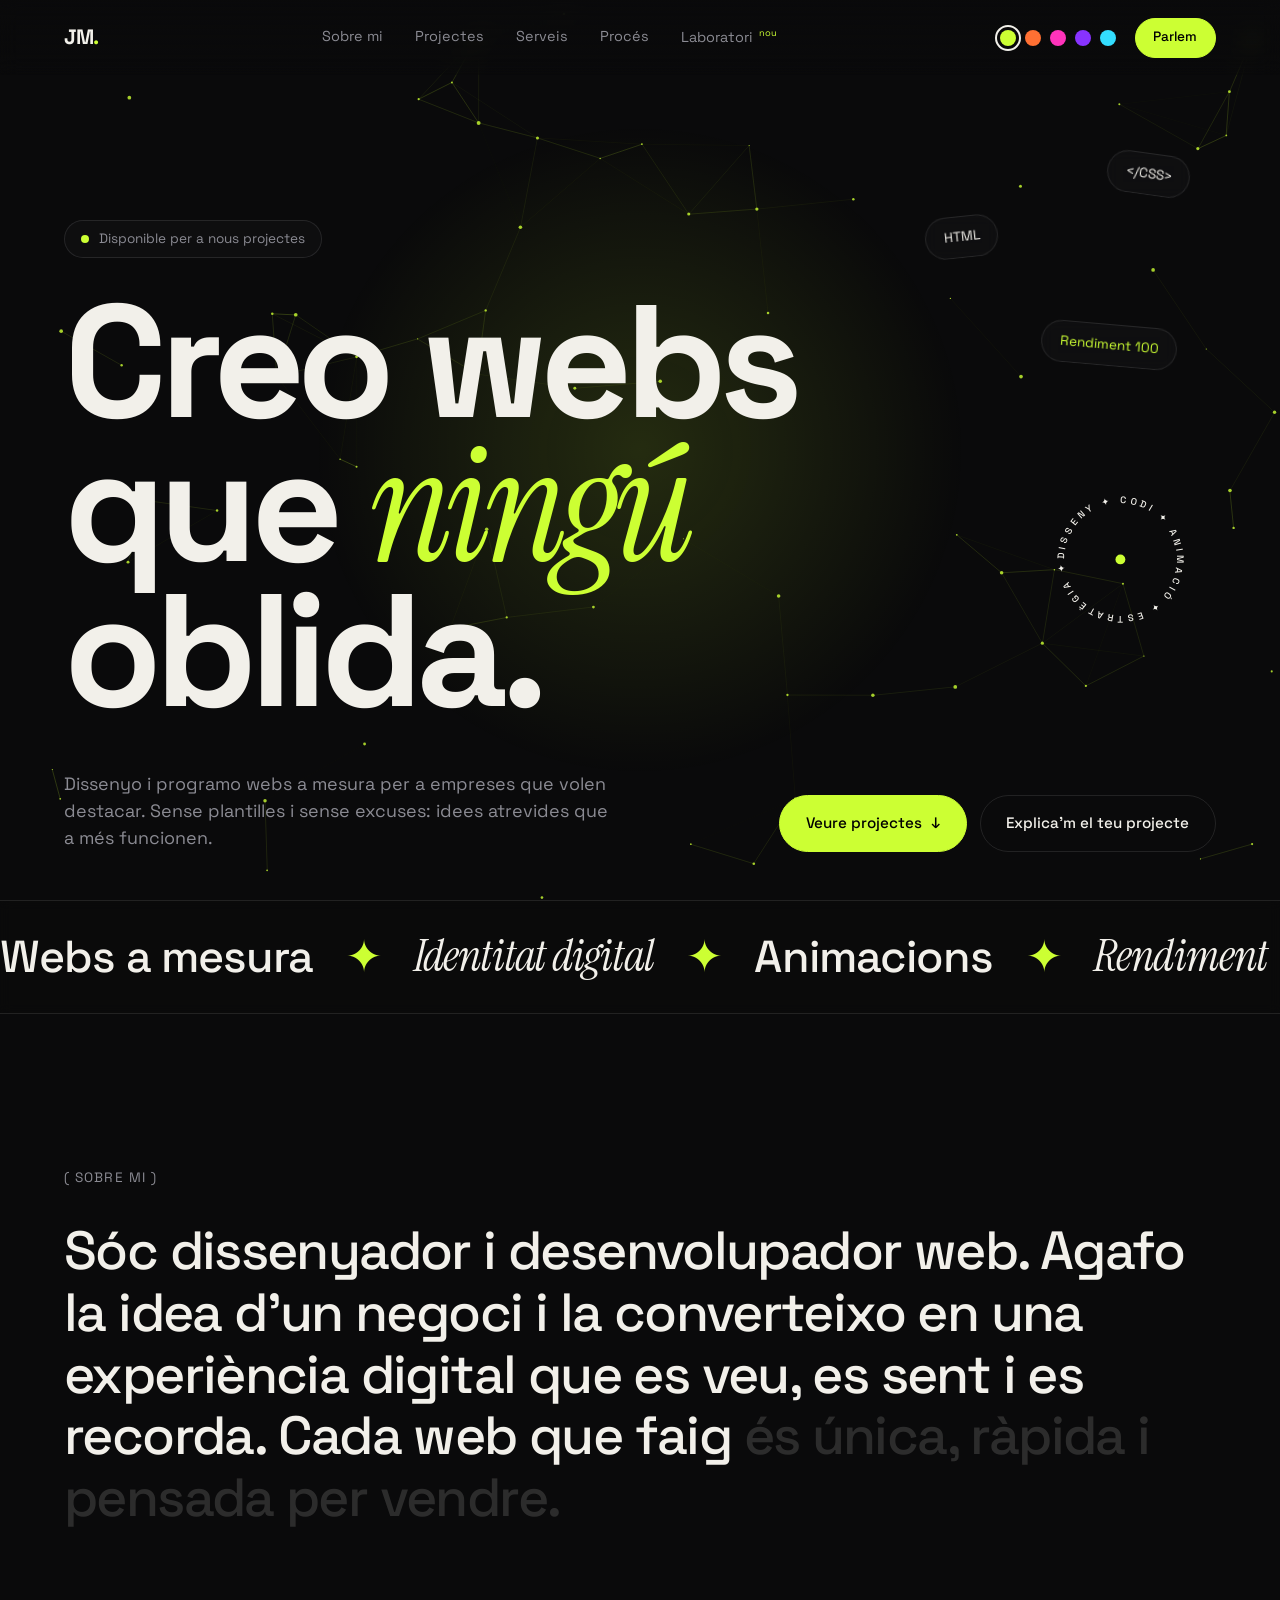
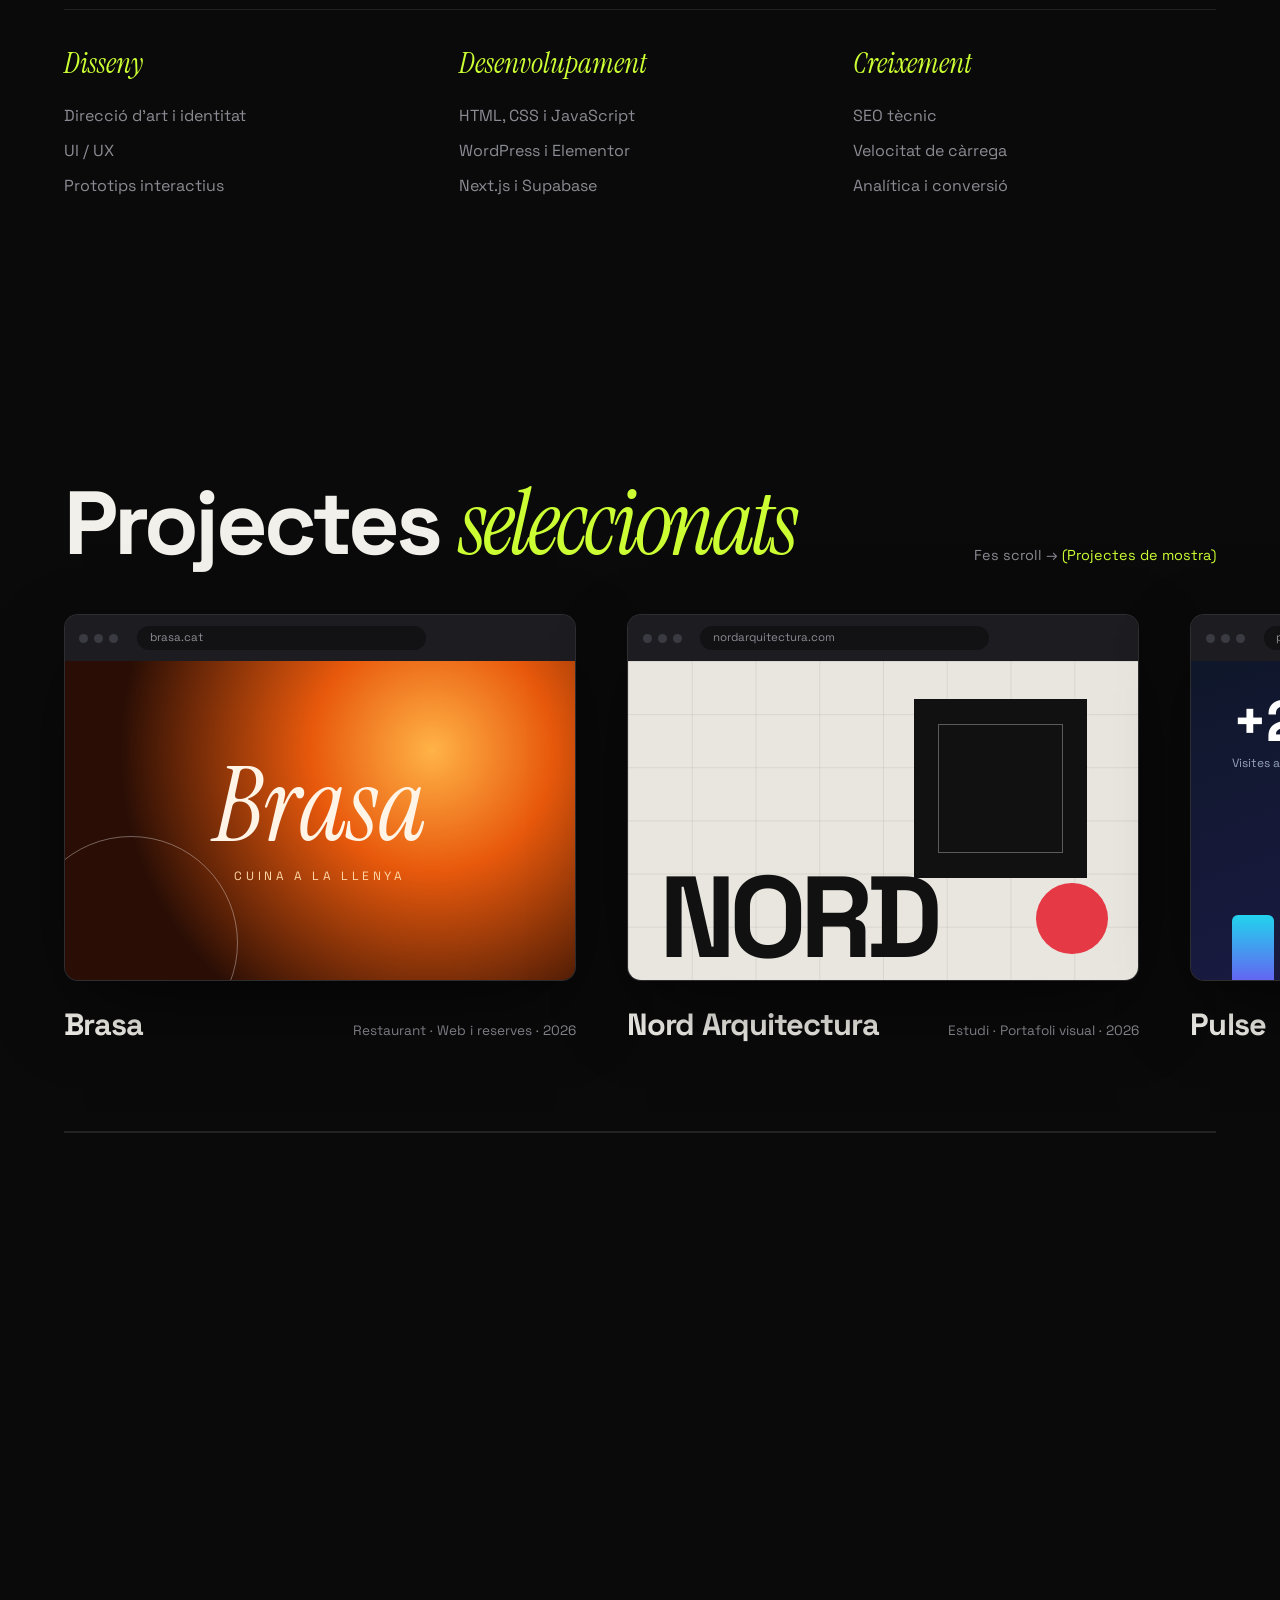
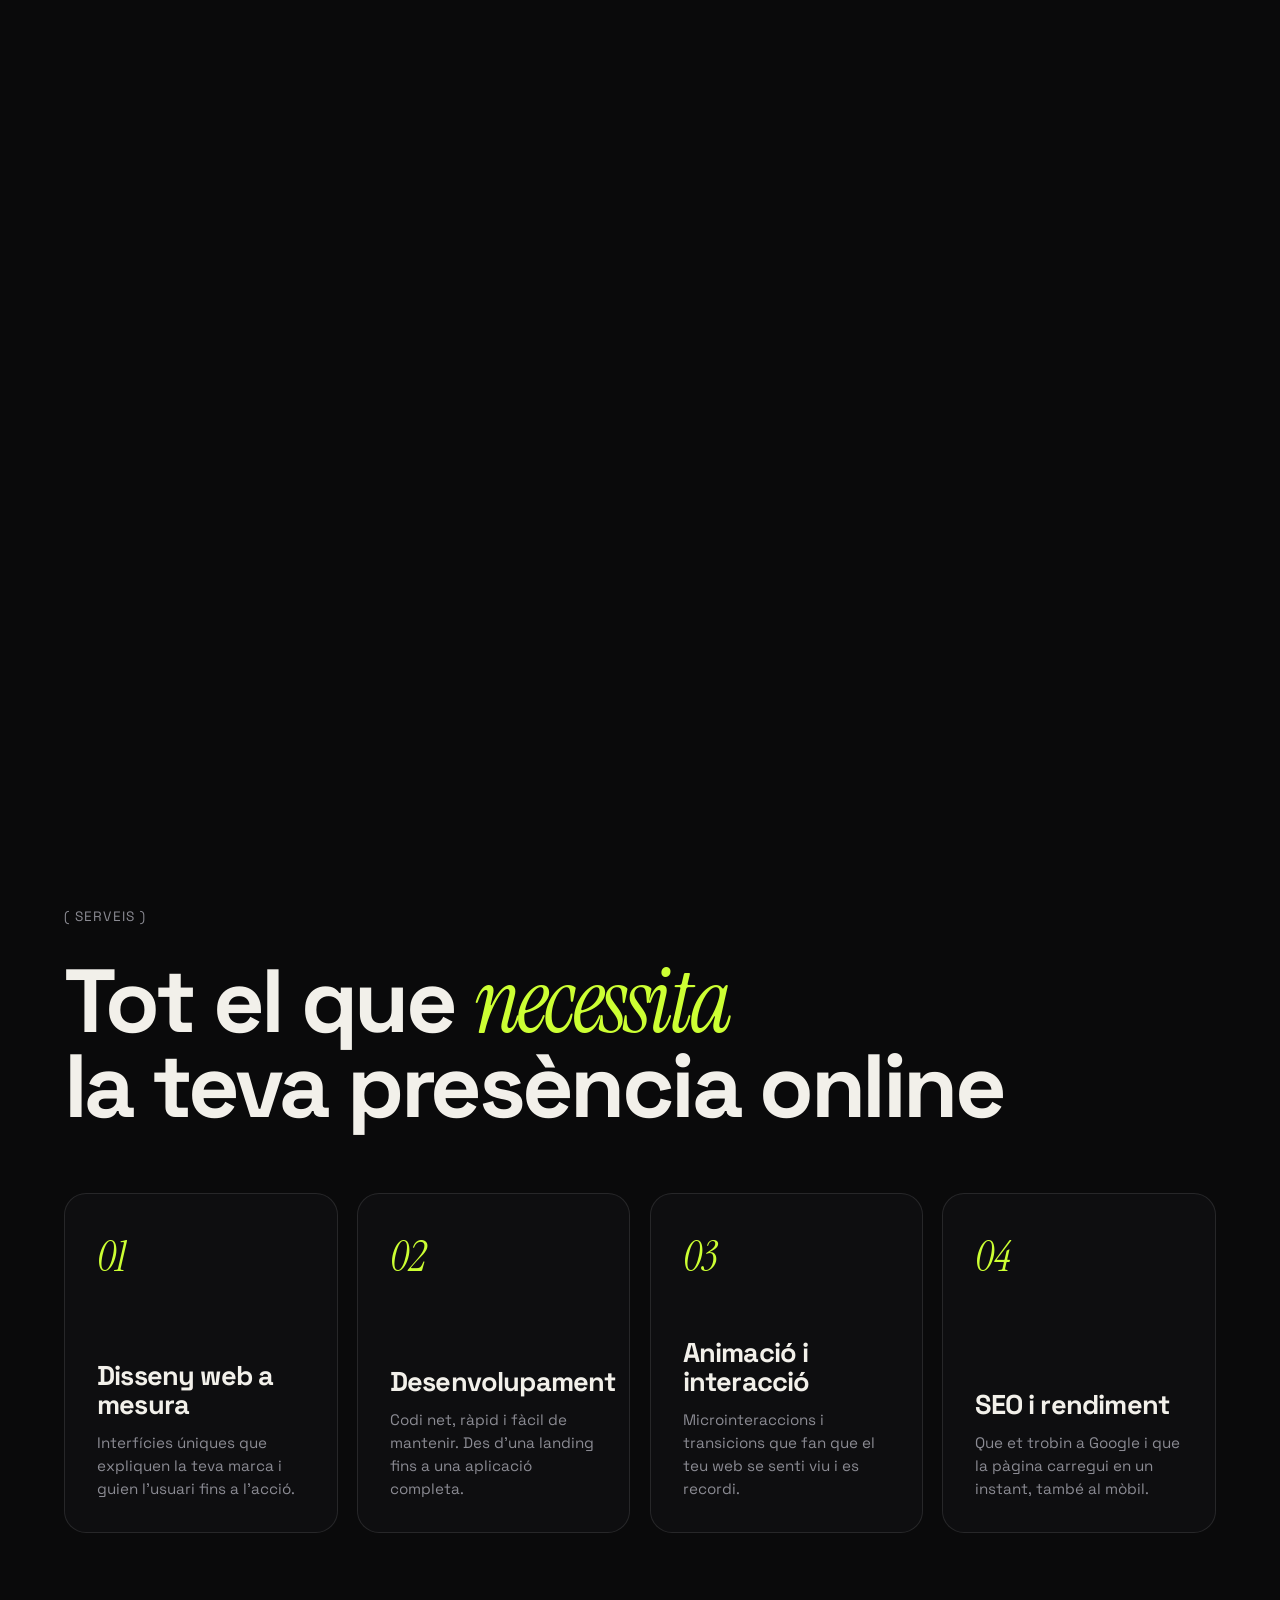
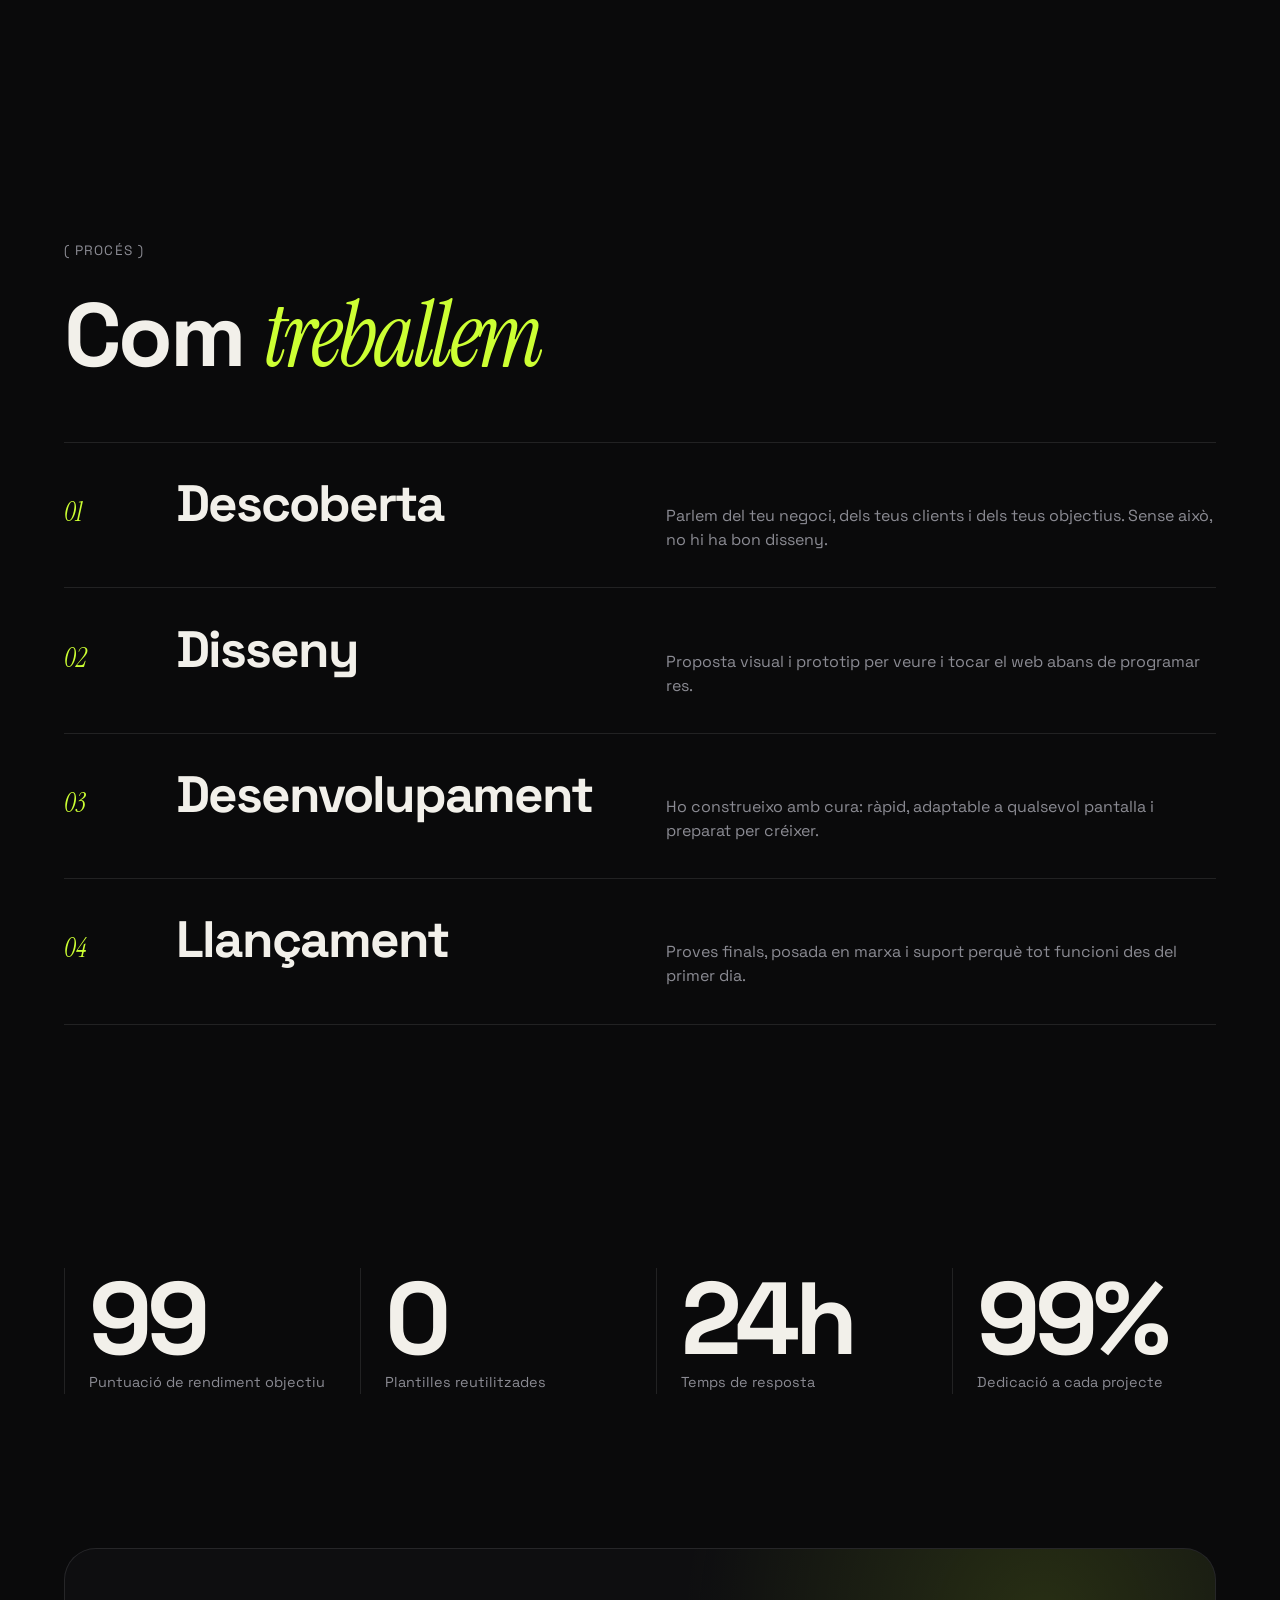
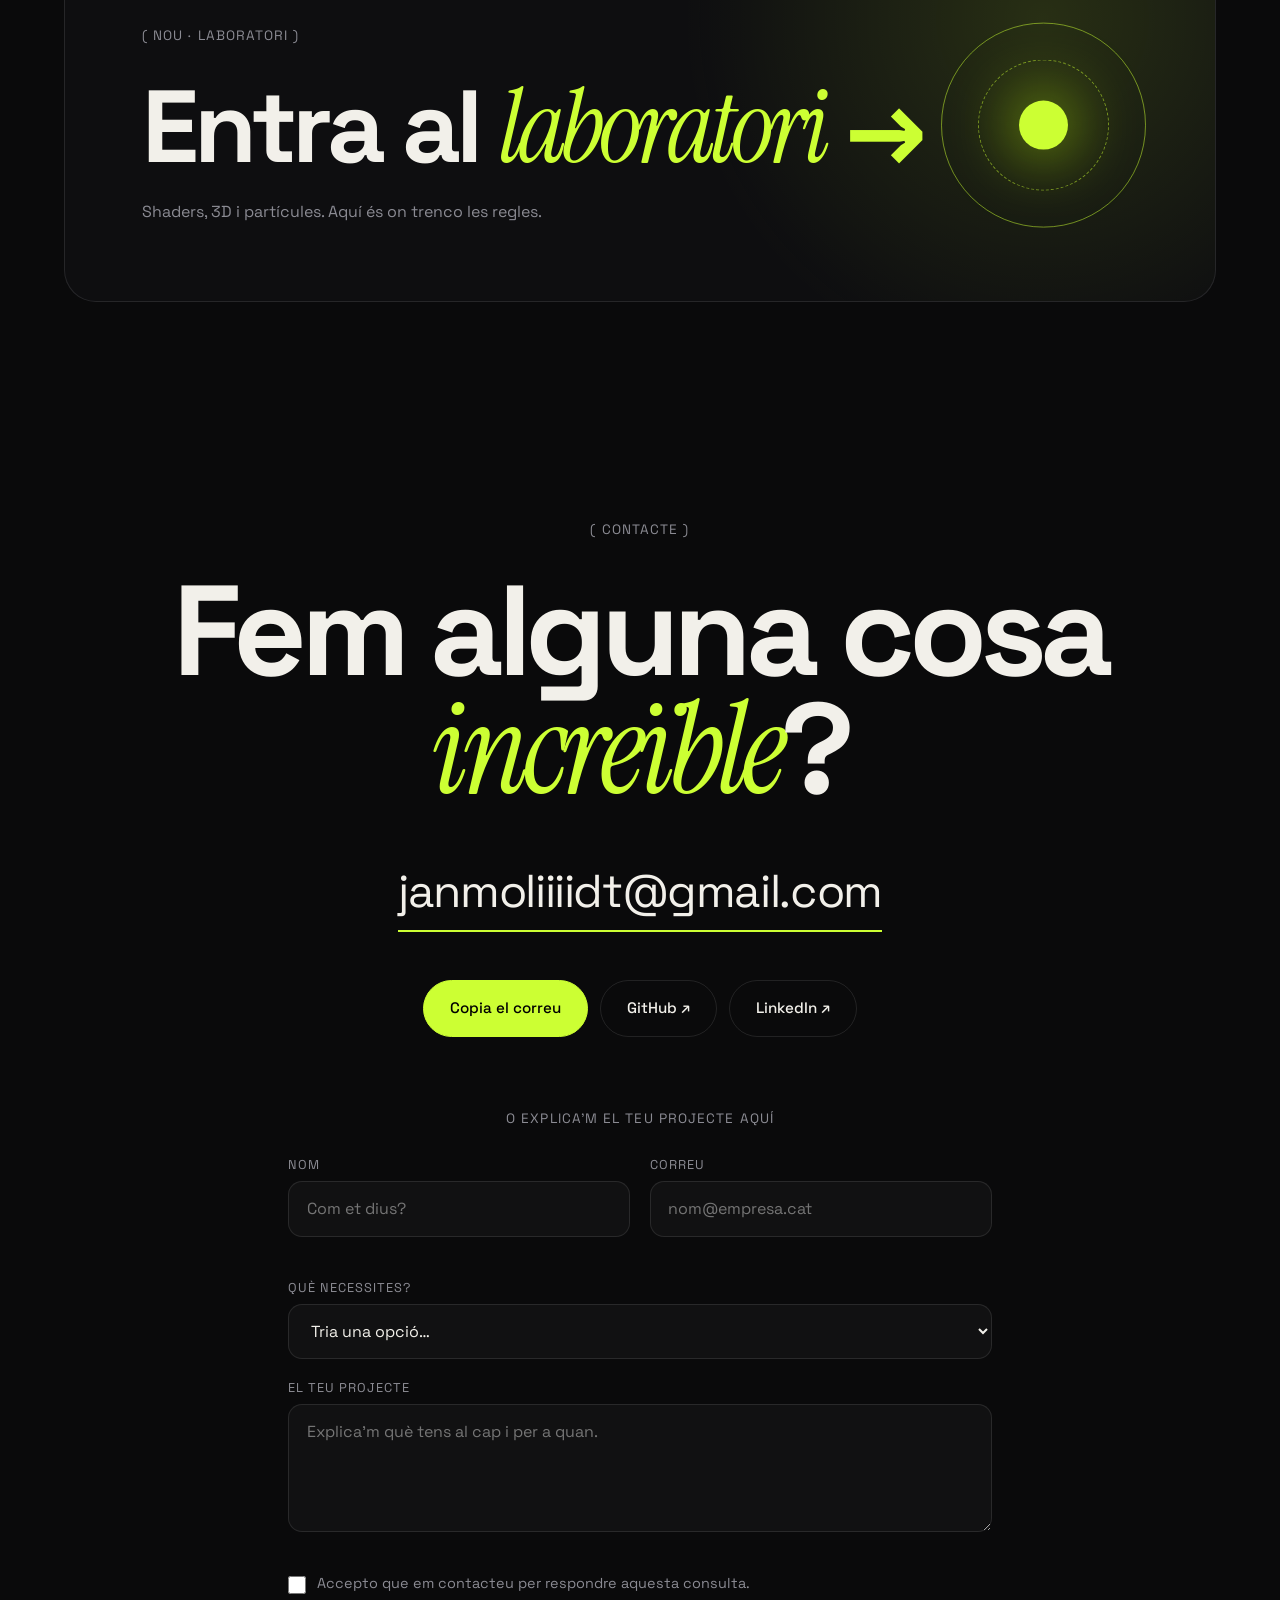
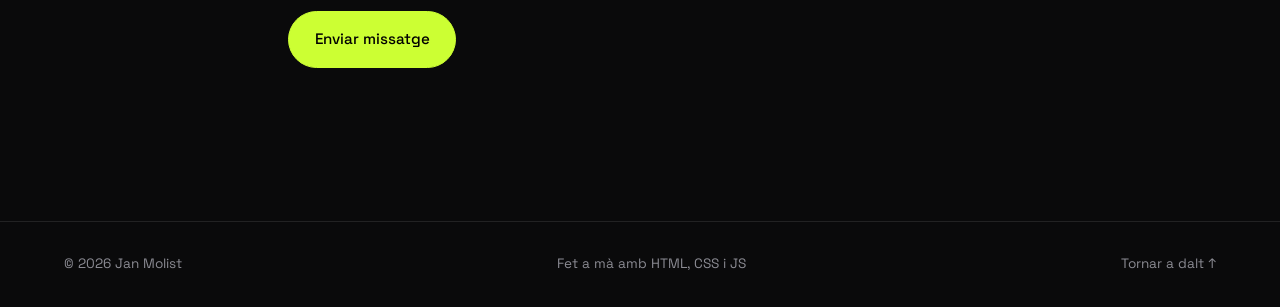
==== index.html @ 8b757b7d "Add files via upload" ====
<!DOCTYPE html>
<html lang="ca">
<head>
  <meta charset="UTF-8">
  <meta name="viewport" content="width=device-width, initial-scale=1">
  <title>Jan Molist · Webs a mesura que ningú oblida</title>
  <meta name="description" content="Disseny i desenvolupament web a mesura per a empreses. Webs ràpides, memorables i pensades per convertir. Mira els casos d'estudi i el laboratori.">
  <meta name="theme-color" content="#0a0a0b">
  <meta name="author" content="Jan Molist">
  <meta name="robots" content="index,follow,max-image-preview:large">
  <link rel="canonical" href="https://elteudomini.cat/">

  <!-- Xarxes socials (WhatsApp, LinkedIn, X...) -->
  <meta property="og:type" content="website">
  <meta property="og:site_name" content="Jan Molist">
  <meta property="og:locale" content="ca_ES">
  <meta property="og:title" content="Jan Molist · Webs a mesura que ningú oblida">
  <meta property="og:description" content="Disseny i desenvolupament web a mesura per a empreses que volen destacar. Sense plantilles i sense excuses.">
  <meta property="og:url" content="https://elteudomini.cat/">
  <meta property="og:image" content="https://elteudomini.cat/og.png">
  <meta property="og:image:width" content="1200">
  <meta property="og:image:height" content="630">
  <meta property="og:image:alt" content="Creo webs que ningú oblida · Jan Molist">
  <meta name="twitter:card" content="summary_large_image">
  <meta name="twitter:title" content="Jan Molist · Webs a mesura que ningú oblida">
  <meta name="twitter:description" content="Disseny i desenvolupament web a mesura per a empreses que volen destacar.">
  <meta name="twitter:image" content="https://elteudomini.cat/og.png">

  <!-- Icones de pestanya i de pantalla d'inici -->
  <link rel="icon" href="favicon.svg" type="image/svg+xml">
  <link rel="icon" href="favicon-32.png" sizes="32x32" type="image/png">
  <link rel="apple-touch-icon" href="apple-touch-icon.png">

  <!-- Dades estructurades per a Google -->
  <script type="application/ld+json">
  {
    "@context": "https://schema.org",
    "@type": "ProfessionalService",
    "name": "Jan Molist · Webs a mesura",
    "url": "https://elteudomini.cat/",
    "image": "https://elteudomini.cat/og.png",
    "email": "janmoliiiidt@gmail.com",
    "description": "Disseny i desenvolupament web a mesura per a empreses: webs ràpides, memorables i pensades per convertir.",
    "serviceType": ["Disseny web a mesura", "Desenvolupament web", "Animació i interacció", "SEO tècnic i rendiment"],
    "founder": { "@type": "Person", "name": "Jan Molist" }
  }
  </script>

  <link rel="preconnect" href="https://fonts.googleapis.com">
  <link rel="preconnect" href="https://fonts.gstatic.com" crossorigin>
  <link href="https://fonts.googleapis.com/css2?family=Instrument+Serif:ital@0;1&family=Space+Grotesk:wght@400;500;700&display=swap" rel="stylesheet">
  <link rel="stylesheet" href="style.css">
  <link rel="stylesheet" href="cases.css">

  <!-- Qui ja ha vist la pantalla de càrrega en aquesta sessió, no la torna a veure -->
  <script>
    try {
      if (sessionStorage.getItem('jm-seen')) document.documentElement.classList.add('seen');
      addEventListener('load', function () { try { sessionStorage.setItem('jm-seen', '1'); } catch (e) {} });
    } catch (e) {}
  </script>

  <noscript>
    <style>
      .loader{display:none}
      body.loading{overflow:auto}
      .line>span{transform:none}
      .reveal,.hero-top,.hero-bottom{opacity:1;transform:none}
    </style>
  </noscript>
</head>

<!--
  ============================================================
  COM PERSONALITZAR-HO
  - Nom: busca "Jan Molist" i "JM" i canvia'ls pels teus.
  - Correu i clau del formulari: config.js
  - Domini: quan el tinguis, executa  python3 configura.py --domain https://el-teu-domini.cat
  - Enllaços: GitHub i LinkedIn, a la secció de contacte.
  - Projectes: les 4 targetes són maquetes fetes només amb CSS i cadascuna
    enllaça amb la seva pàgina de cas (projecte-*.html, generades amb
    generar-casos.py). Quan tinguis clients reals, substitueix el bloc
    <div class="screen ..."> per una <img src="imatges/el-teu-projecte.jpg" alt="...">
  - Xifres i textos: tot és inventat, per provar.
  ============================================================
-->

<body class="loading">

  <!-- Pantalla de càrrega -->
  <div class="loader" aria-hidden="true">
    <div class="loader-inner">
      <span class="loader-name">Jan Molist</span>
      <span class="loader-num">0</span>
    </div>
    <div class="loader-bar"><i></i></div>
  </div>

  <!-- Elements de pantalla completa -->
  <div class="progress" aria-hidden="true"><i></i></div>
  <div class="cursor" aria-hidden="true"></div>
  <div class="cursor-label" aria-hidden="true"></div>
  <div class="glow" aria-hidden="true"></div>
  <canvas id="bg" aria-hidden="true"></canvas>

  <!-- Navegació -->
  <header class="nav">
    <a href="#inici" class="logo" data-magnetic>JM<span>.</span></a>

    <nav class="links" aria-label="Principal">
      <a href="#sobre">Sobre mi</a>
      <a href="#projectes">Projectes</a>
      <a href="#serveis">Serveis</a>
      <a href="#proces">Procés</a>
      <a href="lab.html" class="nav-lab">Laboratori <sup>nou</sup></a>
    </nav>

    <div class="nav-right">
      <div class="hues" role="group" aria-label="Canvia el color d'accent">
        <button style="--h:75" data-hue="75" aria-label="Llima"></button>
        <button style="--h:18" data-hue="18" aria-label="Taronja"></button>
        <button style="--h:320" data-hue="320" aria-label="Rosa"></button>
        <button style="--h:265" data-hue="265" aria-label="Violeta"></button>
        <button style="--h:190" data-hue="190" aria-label="Cian"></button>
      </div>
      <a href="#contacte" class="btn btn-sm" data-magnetic>Parlem</a>
    </div>
  </header>

  <main>

    <!-- ===================== HERO ===================== -->
    <section class="hero" id="inici">
      <div class="hero-top">
        <span class="pill"><i class="dot"></i> Disponible per a nous projectes</span>
      </div>

      <h1 class="hero-title" aria-label="Creo webs que ningú oblida.">
        <span class="line"><span>Creo webs</span></span>
        <span class="line"><span>que <em>ningú</em></span></span>
        <span class="line"><span>oblida.</span></span>
      </h1>

      <div class="hero-bottom">
        <p class="hero-lead">
          Dissenyo i programo webs a mesura per a empreses que volen destacar.
          Sense plantilles i sense excuses: idees atrevides que a més funcionen.
        </p>
        <div class="hero-cta">
          <a class="btn" href="#projectes" data-magnetic>Veure projectes <span>↓</span></a>
          <a class="btn btn-ghost" href="#contacte" data-magnetic>Explica'm el teu projecte</a>
        </div>
      </div>

      <!-- Xips flotants amb parallax -->
      <div class="chip c1" data-depth="40">HTML</div>
      <div class="chip c2" data-depth="-30">Rendiment 100</div>
      <div class="chip c3" data-depth="55">&lt;/CSS&gt;</div>

      <!-- Segell giratori -->
      <svg class="badge" viewBox="0 0 200 200" aria-hidden="true">
        <defs>
          <path id="circ" d="M100,100 m-80,0 a80,80 0 1,1 160,0 a80,80 0 1,1 -160,0"/>
        </defs>
        <text>
          <textPath href="#circ" textLength="496" lengthAdjust="spacing">DISSENY ✦ CODI ✦ ANIMACIÓ ✦ ESTRATÈGIA ✦ </textPath>
        </text>
        <circle cx="100" cy="100" r="7"/>
      </svg>
    </section>

    <!-- ===================== MARQUEE ===================== -->
    <div class="marquee" aria-hidden="true">
      <div class="marquee-group">
        <span>Webs a mesura</span><span>✦</span>
        <span class="s">Identitat digital</span><span>✦</span>
        <span>Animacions</span><span>✦</span>
        <span class="s">Rendiment</span><span>✦</span>
        <span>SEO</span><span>✦</span>
      </div>
      <div class="marquee-group">
        <span>Webs a mesura</span><span>✦</span>
        <span class="s">Identitat digital</span><span>✦</span>
        <span>Animacions</span><span>✦</span>
        <span class="s">Rendiment</span><span>✦</span>
        <span>SEO</span><span>✦</span>
      </div>
    </div>

    <!-- ===================== SOBRE MI ===================== -->
    <section class="section about" id="sobre">
      <p class="eyebrow reveal">( Sobre mi )</p>

      <p class="about-text" data-words>
        Sóc dissenyador i desenvolupador web. Agafo la idea d'un negoci i la converteixo en una experiència digital que es veu, es sent i es recorda. Cada web que faig és única, ràpida i pensada per vendre.
      </p>

      <div class="about-grid reveal">
        <div>
          <h3>Disseny</h3>
          <ul>
            <li>Direcció d'art i identitat</li>
            <li>UI / UX</li>
            <li>Prototips interactius</li>
          </ul>
        </div>
        <div>
          <h3>Desenvolupament</h3>
          <ul>
            <li>HTML, CSS i JavaScript</li>
            <li>WordPress i Elementor</li>
            <li>Next.js i Supabase</li>
          </ul>
        </div>
        <div>
          <h3>Creixement</h3>
          <ul>
            <li>SEO tècnic</li>
            <li>Velocitat de càrrega</li>
            <li>Analítica i conversió</li>
          </ul>
        </div>
      </div>
    </section>

    <!-- ===================== PROJECTES (scroll horitzontal) ===================== -->
    <section class="work" id="projectes">
      <div class="work-sticky">

        <div class="work-head">
          <h2 class="h2">Projectes <em>seleccionats</em></h2>
          <p class="work-count">Fes scroll → <span>(Projectes de mostra)</span></p>
        </div>

        <div class="work-track">

          <!-- 1 · Restaurant -->
          <a class="project" href="projecte-brasa.html" data-cursor="Veure">
            <div class="browser" style="view-transition-name:p-brasa">
              <div class="bar"><i></i><i></i><i></i><span>brasa.cat</span></div>
              <div class="screen s1">
                <div class="s1-in">
                  <span class="s1-title">Brasa</span>
                  <span class="s1-sub">Cuina a la llenya</span>
                </div>
              </div>
            </div>
            <div class="meta"><h3>Brasa</h3><p>Restaurant · Web i reserves · 2026</p></div>
            <span class="go">Veure el cas d'estudi →</span>
          </a>

          <!-- 2 · Arquitectura -->
          <a class="project" href="projecte-nord.html" data-cursor="Veure">
            <div class="browser" style="view-transition-name:p-nord">
              <div class="bar"><i></i><i></i><i></i><span>nordarquitectura.com</span></div>
              <div class="screen s2">
                <span class="s2-word">NORD</span>
                <div class="s2-block"></div>
                <div class="s2-dot"></div>
              </div>
            </div>
            <div class="meta"><h3>Nord Arquitectura</h3><p>Estudi · Portafoli visual · 2026</p></div>
            <span class="go">Veure el cas d'estudi →</span>
          </a>

          <!-- 3 · SaaS -->
          <a class="project" href="projecte-pulse.html" data-cursor="Veure">
            <div class="browser" style="view-transition-name:p-pulse">
              <div class="bar"><i></i><i></i><i></i><span>pulse.app</span></div>
              <div class="screen s3">
                <div class="s3-kpi"><b>+248%</b><small>Visites aquest mes</small></div>
                <div class="s3-bars">
                  <i style="--h:35%;--i:0"></i><i style="--h:55%;--i:1"></i>
                  <i style="--h:42%;--i:2"></i><i style="--h:70%;--i:3"></i>
                  <i style="--h:58%;--i:4"></i><i style="--h:85%;--i:5"></i>
                  <i style="--h:66%;--i:6"></i><i style="--h:100%;--i:7"></i>
                </div>
              </div>
            </div>
            <div class="meta"><h3>Pulse</h3><p>SaaS · Landing i dashboard · 2026</p></div>
            <span class="go">Veure el cas d'estudi →</span>
          </a>

          <!-- 4 · Botiga -->
          <a class="project" href="projecte-tallers.html" data-cursor="Veure">
            <div class="browser" style="view-transition-name:p-tallers">
              <div class="bar"><i></i><i></i><i></i><span>tallers.shop</span></div>
              <div class="screen s4">
                <div></div><div></div><div></div>
              </div>
            </div>
            <div class="meta"><h3>Tallers</h3><p>Botiga en línia · E-commerce · 2026</p></div>
            <span class="go">Veure el cas d'estudi →</span>
          </a>

          <!-- 5 · Crida a l'acció -->
          <a class="project cta" href="#contacte" data-cursor="Parlem">
            <div class="screen">El teu projecte <em>aquí</em> →</div>
            <div class="meta"><h3>El següent?</h3><p>Comencem quan vulguis</p></div>
          </a>

        </div>

        <div class="work-progress" aria-hidden="true"><i></i></div>
      </div>
    </section>

    <!-- ===================== SERVEIS ===================== -->
    <section class="section" id="serveis">
      <p class="eyebrow reveal">( Serveis )</p>
      <h2 class="h2 reveal">Tot el que <em>necessita</em><br>la teva presència online</h2>

      <div class="services-grid reveal">
        <article class="card" data-tilt>
          <span class="ico">01</span>
          <div>
            <h3>Disseny web a mesura</h3>
            <p>Interfícies úniques que expliquen la teva marca i guien l'usuari fins a l'acció.</p>
          </div>
        </article>
        <article class="card" data-tilt>
          <span class="ico">02</span>
          <div>
            <h3>Desenvolupament</h3>
            <p>Codi net, ràpid i fàcil de mantenir. Des d'una landing fins a una aplicació completa.</p>
          </div>
        </article>
        <article class="card" data-tilt>
          <span class="ico">03</span>
          <div>
            <h3>Animació i interacció</h3>
            <p>Microinteraccions i transicions que fan que el teu web se senti viu i es recordi.</p>
          </div>
        </article>
        <article class="card" data-tilt>
          <span class="ico">04</span>
          <div>
            <h3>SEO i rendiment</h3>
            <p>Que et trobin a Google i que la pàgina carregui en un instant, també al mòbil.</p>
          </div>
        </article>
      </div>
    </section>

    <!-- ===================== PROCÉS ===================== -->
    <section class="section" id="proces">
      <p class="eyebrow reveal">( Procés )</p>
      <h2 class="h2 reveal">Com <em>treballem</em></h2>

      <ol class="steps">
        <li class="step reveal">
          <span class="n">01</span>
          <h3>Descoberta</h3>
          <p>Parlem del teu negoci, dels teus clients i dels teus objectius. Sense això, no hi ha bon disseny.</p>
        </li>
        <li class="step reveal">
          <span class="n">02</span>
          <h3>Disseny</h3>
          <p>Proposta visual i prototip per veure i tocar el web abans de programar res.</p>
        </li>
        <li class="step reveal">
          <span class="n">03</span>
          <h3>Desenvolupament</h3>
          <p>Ho construeixo amb cura: ràpid, adaptable a qualsevol pantalla i preparat per créixer.</p>
        </li>
        <li class="step reveal">
          <span class="n">04</span>
          <h3>Llançament</h3>
          <p>Proves finals, posada en marxa i suport perquè tot funcioni des del primer dia.</p>
        </li>
      </ol>
    </section>

    <!-- ===================== XIFRES (inventades) ===================== -->
    <section class="section stats">
      <div class="stat reveal"><b data-count="100">0</b><span>Puntuació de rendiment objectiu</span></div>
      <div class="stat reveal" style="--d:.1s"><b data-count="0">0</b><span>Plantilles reutilitzades</span></div>
      <div class="stat reveal" style="--d:.2s"><b data-count="24" data-suffix="h">0</b><span>Temps de resposta</span></div>
      <div class="stat reveal" style="--d:.3s"><b data-count="100" data-suffix="%">0</b><span>Dedicació a cada projecte</span></div>
    </section>

    <!-- ===================== TEASER DEL LABORATORI ===================== -->
    <section class="section lab-teaser">
      <a class="lab-link reveal" href="lab.html" data-cursor="Entrar">
        <span class="eyebrow">( Nou · Laboratori )</span>
        <span class="lab-big">Entra al <em>laboratori</em> <i>→</i></span>
        <span class="lab-sub">Shaders, 3D i partícules. Aquí és on trenco les regles.</span>
        <span class="lab-orbs" aria-hidden="true"><b></b><b></b><b></b></span>
      </a>
    </section>

    <!-- ===================== CONTACTE ===================== -->
    <section class="section contact" id="contacte">
      <p class="eyebrow reveal">( Contacte )</p>
      <h2 class="contact-title reveal">Fem alguna cosa <em>increïble</em>?</h2>

      <a class="mail reveal" href="mailto:janmoliiiidt@gmail.com" data-magnetic>janmoliiiidt@gmail.com</a>

      <div class="contact-actions reveal">
        <button class="btn" data-copy="janmoliiiidt@gmail.com" data-magnetic>Copia el correu</button>
        <a class="btn btn-ghost" href="https://github.com/" target="_blank" rel="noopener" data-magnetic>GitHub ↗</a>
        <a class="btn btn-ghost" href="https://www.linkedin.com/" target="_blank" rel="noopener" data-magnetic>LinkedIn ↗</a>
      </div>

      <!-- Formulari que s'envia de veritat (config.js + form.js) -->
      <form class="cform reveal" novalidate aria-labelledby="cf-title">
        <div class="cf-body">
          <p class="cf-title" id="cf-title">O explica'm el teu projecte aquí</p>

          <div class="cf-grid">
            <div class="cf-field" data-field="name">
              <label for="cf-name">Nom</label>
              <input id="cf-name" name="name" type="text" autocomplete="name" placeholder="Com et dius?">
              <span class="cf-err" aria-live="polite"></span>
            </div>
            <div class="cf-field" data-field="email">
              <label for="cf-email">Correu</label>
              <input id="cf-email" name="email" type="email" autocomplete="email" placeholder="nom@empresa.cat">
              <span class="cf-err" aria-live="polite"></span>
            </div>
            <div class="cf-field cf-wide">
              <label for="cf-topic">Què necessites?</label>
              <select id="cf-topic" name="topic">
                <option value="">Tria una opció…</option>
                <option>Web corporativa</option>
                <option>Botiga en línia</option>
                <option>Landing page</option>
                <option>Redisseny d'una web existent</option>
                <option>Una altra cosa</option>
              </select>
            </div>
            <div class="cf-field cf-wide" data-field="message">
              <label for="cf-message">El teu projecte</label>
              <textarea id="cf-message" name="message" rows="4" maxlength="1000" placeholder="Explica'm què tens al cap i per a quan."></textarea>
              <span class="cf-err" aria-live="polite"></span>
            </div>
          </div>

          <label class="cf-check-row"><input type="checkbox" name="consent"><span>Accepto que em contacteu per respondre aquesta consulta.</span></label>
          <p class="cf-consent-err" hidden>Cal que ho acceptis per poder enviar.</p>

          <!-- Camp trampa per a robots: les persones no el veuen -->
          <input class="cf-hp" type="checkbox" name="botcheck" tabindex="-1" autocomplete="off" aria-hidden="true">

          <div class="cf-actions">
            <button class="btn cf-send" type="submit" data-magnetic>Enviar missatge</button>
            <span class="cf-status" role="status" aria-live="polite"></span>
          </div>
        </div>

        <div class="cf-ok" tabindex="-1" role="status">
          <svg class="cf-check" viewBox="0 0 100 100" aria-hidden="true"><circle cx="50" cy="50" r="44"/><path d="M30 52l14 14 27-30"/></svg>
          <h3>Missatge <em>rebut</em>!</h3>
          <p>Gràcies per escriure. Et respondré en menys de 24 hores.</p>
          <button class="btn btn-ghost cf-again" type="button">Enviar-ne un altre</button>
        </div>
      </form>
    </section>

  </main>

  <footer class="footer">
    <span>© <span id="year">2026</span> Jan Molist</span>
    <span>Fet a mà amb HTML, CSS i JS</span>
    <a href="#inici" data-magnetic>Tornar a dalt ↑</a>
  </footer>

  <script src="config.js"></script>
  <script src="script.js"></script>
  <script src="form.js"></script>
</body>
</html>
---- style.css ----
/* ==========================================================
   VARIABLES
   Per canviar el color principal, modifica --hue (0-360).
   ========================================================== */
:root {
  --hue: 75;
  --accent: hsl(var(--hue) 100% 60%);
  --accent-soft: hsl(var(--hue) 100% 60% / .14);

  --bg: #0a0a0b;
  --fg: #f2f0ea;
  --muted: #8b8b93;
  --line: rgba(255, 255, 255, .1);

  --ease: cubic-bezier(.2, .8, .2, 1);
  --pad: clamp(1.25rem, 5vw, 5rem);
  --serif: 'Instrument Serif', Georgia, serif;
  --sans: 'Space Grotesk', system-ui, -apple-system, sans-serif;
}

/* ==========================================================
   BASE
   ========================================================== */
*, *::before, *::after { box-sizing: border-box; margin: 0; padding: 0; }

html { scroll-behavior: smooth; -webkit-text-size-adjust: 100%; }

body {
  background: var(--bg);
  color: var(--fg);
  font-family: var(--sans);
  line-height: 1.5;
  -webkit-font-smoothing: antialiased;
}
body.loading { overflow: hidden; }

a { color: inherit; text-decoration: none; }
button { font: inherit; color: inherit; background: none; border: 0; cursor: pointer; }
ul, ol { list-style: none; }

em {
  font-family: var(--serif);
  font-style: italic;
  font-weight: 400;
  color: var(--accent);
}
::selection { background: var(--accent); color: #000; }

.section {
  position: relative;
  z-index: 1;
  padding: clamp(5rem, 12vw, 11rem) var(--pad);
}
.eyebrow {
  font-size: .85rem;
  letter-spacing: .08em;
  text-transform: uppercase;
  color: var(--muted);
  margin-bottom: 2rem;
}
.h2 {
  font-size: clamp(2.4rem, 7vw, 6.5rem);
  line-height: .95;
  letter-spacing: -.04em;
  font-weight: 700;
}

/* Revelat en fer scroll */
.reveal {
  opacity: 0;
  transform: translateY(40px);
  transition: opacity 1s var(--ease), transform 1s var(--ease);
  transition-delay: var(--d, 0s);
}
.reveal.in { opacity: 1; transform: none; }

/* ==========================================================
   PANTALLA DE CÀRREGA
   ========================================================== */
.loader {
  position: fixed;
  inset: 0;
  z-index: 10000;
  display: flex;
  flex-direction: column;
  justify-content: space-between;
  padding: var(--pad);
  background: var(--accent);
  color: #000;
  transition: transform 1s var(--ease) .1s, visibility 0s 1.3s;
}
.ready .loader { transform: translateY(-100%); visibility: hidden; }

.loader-inner {
  display: flex;
  justify-content: space-between;
  align-items: flex-end;
  flex: 1;
}
.loader-name {
  font-family: var(--serif);
  font-style: italic;
  font-size: clamp(1.5rem, 4vw, 3rem);
}
.loader-num {
  font-size: clamp(6rem, 24vw, 20rem);
  font-weight: 700;
  letter-spacing: -.06em;
  line-height: .8;
  font-variant-numeric: tabular-nums;
}
.loader-bar { height: 4px; background: rgba(0, 0, 0, .15); margin-top: 1.5rem; }
.loader-bar i { display: block; height: 100%; width: 0; background: #000; transition: width .1s linear; }

/* Barra de progrés de scroll */
.progress { position: fixed; top: 0; left: 0; right: 0; height: 3px; z-index: 9000; }
.progress i {
  display: block;
  height: 100%;
  background: var(--accent);
  transform-origin: 0 50%;
  transform: scaleX(0);
}

/* ==========================================================
   CURSOR, LLUM I FONS
   ========================================================== */
.has-cursor, .has-cursor a, .has-cursor button { cursor: none; }

.cursor, .cursor-label { position: fixed; top: 0; left: 0; pointer-events: none; z-index: 9999; opacity: 0; }

.cursor {
  width: 14px; height: 14px;
  margin: -7px 0 0 -7px;
  border-radius: 50%;
  background: #fff;
  mix-blend-mode: difference;
  transition: width .35s var(--ease), height .35s var(--ease), margin .35s var(--ease), opacity .3s;
}
.cursor.on { opacity: 1; }
.cursor.active { width: 64px; height: 64px; margin: -32px 0 0 -32px; }

.cursor-label {
  padding: .45rem .9rem;
  border-radius: 99px;
  background: var(--accent);
  color: #000;
  font-size: .75rem;
  font-weight: 700;
  letter-spacing: .04em;
  text-transform: uppercase;
  white-space: nowrap;
  transition: opacity .25s;
}
.cursor-label.show { opacity: 1; }

.glow {
  position: fixed;
  top: 0; left: 0;
  width: 60vmax; height: 60vmax;
  margin: -30vmax 0 0 -30vmax;
  background: radial-gradient(circle, var(--accent-soft), transparent 60%);
  pointer-events: none;
  z-index: 0;
  will-change: transform;
}
#bg {
  position: fixed;
  inset: 0;
  width: 100%; height: 100%;
  z-index: 0;
  pointer-events: none;
}

/* ==========================================================
   NAVEGACIÓ
   ========================================================== */
.nav {
  position: fixed;
  top: 0; left: 0; right: 0;
  z-index: 900;
  display: flex;
  align-items: center;
  justify-content: space-between;
  padding: 1.1rem var(--pad);
  background: linear-gradient(to bottom, rgba(10, 10, 11, .75), transparent);
  backdrop-filter: blur(10px);
  -webkit-backdrop-filter: blur(10px);
}
.logo { font-weight: 700; font-size: 1.3rem; letter-spacing: -.04em; display: inline-block; }
.logo span { color: var(--accent); }

.links { display: flex; gap: 2rem; font-size: .9rem; }
.links a { position: relative; color: var(--muted); transition: color .3s; }
.links a::after {
  content: '';
  position: absolute; left: 0; right: 0; bottom: -4px;
  height: 1px; background: var(--accent);
  transform: scaleX(0); transform-origin: left;
  transition: transform .5s var(--ease);
}
.links a:hover { color: var(--fg); }
.links a:hover::after { transform: scaleX(1); }

.nav-right { display: flex; align-items: center; gap: 1.2rem; }

.hues { display: flex; gap: .55rem; }
.hues button {
  width: 16px; height: 16px;
  border-radius: 50%;
  background: hsl(var(--h) 100% 60%);
  outline: 2px solid transparent;
  outline-offset: 3px;
  transition: outline-color .3s, transform .3s var(--ease);
}
.hues button:hover { transform: scale(1.25); }
.hues button.on { outline-color: var(--fg); }

/* Botons */
.btn {
  display: inline-flex;
  align-items: center;
  gap: .6rem;
  padding: 1rem 1.6rem;
  border-radius: 99px;
  border: 1px solid var(--accent);
  background: var(--accent);
  color: #000;
  font-weight: 500;
  font-size: .95rem;
  transition: background .3s, color .3s, border-color .3s, transform .4s var(--ease);
}
.btn:hover { background: transparent; color: var(--accent); }
.btn-ghost { background: transparent; color: var(--fg); border-color: var(--line); }
.btn-ghost:hover { border-color: var(--accent); color: var(--accent); }
.btn-sm { padding: .55rem 1.1rem; font-size: .85rem; }

/* ==========================================================
   HERO
   ========================================================== */
.hero {
  position: relative;
  z-index: 1;
  min-height: 100svh;
  display: flex;
  flex-direction: column;
  justify-content: flex-end;
  padding: 8rem var(--pad) 3rem;
}

.hero-top, .hero-bottom {
  opacity: 0;
  transform: translateY(24px);
  transition: opacity 1s var(--ease) 1.3s, transform 1s var(--ease) 1.3s;
}
.ready .hero-top, .ready .hero-bottom { opacity: 1; transform: none; }

.pill {
  display: inline-flex;
  align-items: center;
  gap: .6rem;
  padding: .5rem 1rem;
  border: 1px solid var(--line);
  border-radius: 99px;
  font-size: .85rem;
  color: var(--muted);
  background: rgba(17, 17, 19, .6);
}
.dot {
  width: 8px; height: 8px;
  border-radius: 50%;
  background: var(--accent);
  box-shadow: 0 0 0 0 var(--accent);
  animation: ping 2s infinite;
}
@keyframes ping {
  70%  { box-shadow: 0 0 0 10px transparent; }
  100% { box-shadow: 0 0 0 0 transparent; }
}

.hero-title {
  font-size: clamp(3.4rem, 12.5vw, 11.5rem);
  line-height: .9;
  letter-spacing: -.045em;
  font-weight: 700;
  margin: 2rem 0 3rem;
}
.line { display: block; overflow: hidden; padding-bottom: .14em; margin-bottom: -.14em; }
.line > span {
  display: inline-block;
  transform: translateY(115%);
  transition: transform 1.2s var(--ease);
}
.ready .line > span { transform: none; }
.line:nth-child(1) > span { transition-delay: .55s; }
.line:nth-child(2) > span { transition-delay: .7s; }
.line:nth-child(3) > span { transition-delay: .85s; }

.hero-bottom {
  display: flex;
  justify-content: space-between;
  align-items: flex-end;
  gap: 2rem;
  flex-wrap: wrap;
}
.hero-lead { max-width: 34rem; color: var(--muted); font-size: clamp(1rem, 1.4vw, 1.2rem); }
.hero-cta { display: flex; gap: .8rem; flex-wrap: wrap; }

/* Xips flotants */
.chip {
  position: absolute;
  padding: .6rem 1.1rem;
  border: 1px solid var(--line);
  border-radius: 99px;
  background: rgba(17, 17, 19, .6);
  backdrop-filter: blur(8px);
  -webkit-backdrop-filter: blur(8px);
  font-size: .85rem;
  pointer-events: none;
  translate: var(--px, 0) var(--py, 0);
  animation: float 6s ease-in-out infinite;
}
.c1 { top: 24%; right: 22%; rotate: -6deg; }
.c2 { top: 36%; right: 8%;  rotate: 5deg; animation-delay: -2s; color: var(--accent); }
.c3 { top: 17%; right: 7%;  rotate: 8deg; animation-delay: -4s; }
@keyframes float {
  0%, 100% { transform: translateY(0); }
  50%      { transform: translateY(-14px); }
}

/* Segell giratori */
.badge {
  position: absolute;
  right: calc(var(--pad) + 2vw);
  bottom: 30%;
  width: clamp(110px, 11vw, 160px);
  animation: spin 20s linear infinite;
}
.badge text { font-size: 13.5px; font-weight: 500; fill: var(--fg); letter-spacing: .05em; }
.badge circle { fill: var(--accent); }
@keyframes spin { to { transform: rotate(360deg); } }

/* ==========================================================
   MARQUEE
   ========================================================== */
.marquee {
  position: relative;
  z-index: 1;
  display: flex;
  overflow: hidden;
  padding: 1.4rem 0;
  border-block: 1px solid var(--line);
  background: rgba(10, 10, 11, .6);
  backdrop-filter: blur(6px);
  -webkit-backdrop-filter: blur(6px);
}
.marquee-group {
  flex-shrink: 0;
  min-width: 100%;
  display: flex;
  justify-content: space-around;
  gap: 2rem;
  font-size: clamp(1.5rem, 3.5vw, 3rem);
  font-weight: 500;
  letter-spacing: -.02em;
  white-space: nowrap;
  animation: marquee 30s linear infinite;
}
.marquee-group span:nth-child(even) { color: var(--accent); }
.marquee-group .s { font-family: var(--serif); font-style: italic; font-weight: 400; }
@keyframes marquee { to { transform: translateX(-100%); } }

/* ==========================================================
   SOBRE MI
   ========================================================== */
.about-text {
  max-width: 22em;
  font-size: clamp(1.8rem, 4.2vw, 4rem);
  line-height: 1.15;
  letter-spacing: -.03em;
  font-weight: 500;
}
.about-text .w { opacity: .15; transition: opacity .5s; }
.about-text .w.lit { opacity: 1; }

.about-grid {
  display: grid;
  grid-template-columns: repeat(auto-fit, minmax(220px, 1fr));
  gap: 2rem;
  margin-top: 5rem;
  padding-top: 2rem;
  border-top: 1px solid var(--line);
}
.about-grid h3 { font-family: var(--serif); font-style: italic; font-weight: 400; font-size: 1.8rem; color: var(--accent); margin-bottom: .8rem; }
.about-grid li { color: var(--muted); padding: .35rem 0; }

/* ==========================================================
   PROJECTES (scroll horitzontal)
   ========================================================== */
.work { position: relative; z-index: 1; }

.work-sticky {
  position: sticky;
  top: 0;
  height: 100vh;
  display: flex;
  flex-direction: column;
  justify-content: center;
  gap: 3rem;
  overflow: hidden;
}
.work-head {
  display: flex;
  justify-content: space-between;
  align-items: flex-end;
  gap: 2rem;
  flex-wrap: wrap;
  padding: 0 var(--pad);
}
.work-count { color: var(--muted); font-size: .9rem; }
.work-count span { color: var(--accent); }

.work-track {
  display: flex;
  gap: 4vw;
  width: max-content;
  padding: 0 var(--pad);
  will-change: transform;
}
.project { flex: 0 0 clamp(300px, 40vw, 600px); align-self: flex-start; }

.browser {
  overflow: hidden;
  border-radius: 14px;
  border: 1px solid var(--line);
  background: #16161a;
  box-shadow: 0 30px 80px -20px rgba(0, 0, 0, .7);
  transition: transform .7s var(--ease);
}
.project:hover .browser { transform: translateY(-10px) rotate(-.6deg); }

.bar { display: flex; align-items: center; gap: 6px; padding: .7rem .9rem; background: #1c1c21; }
.bar i { width: 9px; height: 9px; border-radius: 50%; background: #3a3a42; }
.bar span {
  flex: 1;
  max-width: 60%;
  margin-left: .8rem;
  padding: .2rem .8rem;
  border-radius: 99px;
  background: #121215;
  color: var(--muted);
  font-size: .72rem;
}

.screen { position: relative; aspect-ratio: 16 / 10; overflow: hidden; }

.meta { display: flex; justify-content: space-between; align-items: baseline; gap: 1rem; margin-top: 1.3rem; }
.meta h3 { font-size: clamp(1.4rem, 2.4vw, 2.2rem); letter-spacing: -.03em; }
.meta p { color: var(--muted); font-size: .85rem; text-align: right; }

.work-progress { height: 2px; margin: 0 var(--pad); background: var(--line); }
.work-progress i { display: block; height: 100%; background: var(--accent); transform-origin: 0 50%; transform: scaleX(0); }

/* Maqueta 1 · Restaurant */
.s1 {
  display: grid;
  place-items: center;
  text-align: center;
  background: radial-gradient(circle at 72% 28%, #ffb347 0, #e8590c 28%, #2a0e05 72%);
}
.s1-title {
  display: block;
  font-family: var(--serif);
  font-style: italic;
  font-size: clamp(3rem, 8vw, 6.5rem);
  line-height: 1;
  color: #fff4e6;
}
.s1-sub { display: block; margin-top: .6rem; font-size: .75rem; letter-spacing: .3em; text-transform: uppercase; color: #ffd8a8; }
.s1::after {
  content: '';
  position: absolute;
  left: -8%; bottom: -22%;
  width: 42%; aspect-ratio: 1;
  border-radius: 50%;
  border: 1px solid rgba(255, 255, 255, .35);
  animation: pulse 4s ease-in-out infinite;
}
@keyframes pulse { 50% { transform: scale(1.18); opacity: .4; } }

/* Maqueta 2 · Arquitectura */
.s2 {
  background-color: #e9e6df;
  background-image:
    linear-gradient(rgba(0,0,0,.07) 1px, transparent 1px),
    linear-gradient(90deg, rgba(0,0,0,.07) 1px, transparent 1px);
  background-size: 12.5% 16.66%;
}
.s2-word {
  position: absolute;
  left: 6%; bottom: 5%;
  font-size: clamp(3rem, 9vw, 7.5rem);
  font-weight: 700;
  letter-spacing: -.06em;
  line-height: .8;
  color: #111;
}
.s2-block {
  position: absolute;
  right: 10%; top: 12%;
  width: 34%; height: 56%;
  background: #111;
  transition: transform .9s var(--ease);
}
.s2-block::after { content: ''; position: absolute; inset: 14%; border: 1px solid rgba(233, 230, 223, .35); }
.s2-dot { position: absolute; right: 6%; bottom: 8%; width: 14%; aspect-ratio: 1; border-radius: 50%; background: #e63946; }
.project:hover .s2-block { transform: translate(-16%, 8%); }

/* Maqueta 3 · SaaS */
.s3 { background: linear-gradient(160deg, #0f172a, #1e1b4b); }
.s3-kpi { position: absolute; left: 8%; top: 10%; color: #fff; }
.s3-kpi b { display: block; font-size: clamp(1.8rem, 5vw, 3.6rem); letter-spacing: -.04em; line-height: 1; }
.s3-kpi small { color: #94a3b8; font-size: .75rem; }
.s3-bars { position: absolute; left: 8%; right: 8%; bottom: 0; height: 58%; display: flex; align-items: flex-end; gap: 3%; }
.s3-bars i {
  flex: 1;
  height: var(--h);
  border-radius: 6px 6px 0 0;
  background: linear-gradient(to top, #6366f1, #22d3ee);
  transform-origin: bottom;
  animation: grow 2.6s ease-in-out infinite alternate;
  animation-delay: calc(var(--i) * .15s);
}
@keyframes grow { from { transform: scaleY(.5); } to { transform: scaleY(1); } }

/* Maqueta 4 · Botiga */
.s4 { display: grid; grid-template-columns: repeat(3, 1fr); gap: 4%; padding: 7%; background: #ffe8d6; }
.s4 div { position: relative; overflow: hidden; border-radius: 18px; transition: transform .7s var(--ease); }
.s4 div:nth-child(1) { background: #ff6b6b; }
.s4 div:nth-child(2) { background: #4d96ff; transform: translateY(12%); }
.s4 div:nth-child(3) { background: #ffd93d; }
.s4 div::after { content: ''; position: absolute; left: 18%; right: 18%; bottom: 18%; aspect-ratio: 1; border-radius: 50%; background: rgba(255, 255, 255, .55); }
.project:hover .s4 div:nth-child(odd)  { transform: translateY(-8%); }
.project:hover .s4 div:nth-child(even) { transform: translateY(4%); }

/* Targeta final */
.project.cta .screen {
  display: grid;
  place-items: center;
  padding: 2rem;
  border: 1.5px dashed var(--line);
  border-radius: 14px;
  text-align: center;
  font-size: clamp(2rem, 5vw, 4.5rem);
  font-weight: 700;
  letter-spacing: -.04em;
  line-height: .95;
  transition: border-color .3s, background .3s;
}
.project.cta:hover .screen { border-color: var(--accent); background: var(--accent-soft); }

/* ==========================================================
   SERVEIS
   ========================================================== */
.services-grid {
  display: grid;
  grid-template-columns: repeat(auto-fit, minmax(250px, 1fr));
  gap: 1.2rem;
  margin-top: 4rem;
}
.card {
  position: relative;
  display: flex;
  flex-direction: column;
  justify-content: space-between;
  min-height: 340px;
  padding: 2rem;
  overflow: hidden;
  border: 1px solid var(--line);
  border-radius: 22px;
  background: rgba(17, 17, 19, .75);
  transition: transform .3s var(--ease), border-color .3s;
}
.card::before {
  content: '';
  position: absolute; inset: 0;
  background: radial-gradient(400px circle at var(--mx, 50%) var(--my, 50%), var(--accent-soft), transparent 60%);
  opacity: 0;
  transition: opacity .4s;
}
.card:hover::before { opacity: 1; }
.card:hover { border-color: hsl(var(--hue) 100% 60% / .5); }
.card > * { position: relative; }
.ico { font-family: var(--serif); font-style: italic; font-size: 2.6rem; color: var(--accent); }
.card h3 { margin-bottom: .8rem; font-size: 1.7rem; line-height: 1.05; letter-spacing: -.03em; }
.card p { color: var(--muted); font-size: .95rem; }

/* ==========================================================
   PROCÉS
   ========================================================== */
.steps { margin-top: 4rem; border-top: 1px solid var(--line); }
.step {
  position: relative;
  display: grid;
  grid-template-columns: 5rem 1fr 1.2fr;
  gap: 2rem;
  align-items: baseline;
  padding: 2.2rem 0;
  border-bottom: 1px solid var(--line);
  transition: padding .5s var(--ease), opacity 1s var(--ease), transform 1s var(--ease);
}
.step::after {
  content: '';
  position: absolute; left: 0; bottom: -1px;
  width: 100%; height: 1px;
  background: var(--accent);
  transform: scaleX(0); transform-origin: left;
  transition: transform .7s var(--ease);
}
.step:hover { padding-left: 1.2rem; }
.step:hover::after { transform: scaleX(1); }
.step .n { font-family: var(--serif); font-style: italic; font-size: 1.6rem; color: var(--accent); }
.step h3 { font-size: clamp(1.8rem, 4vw, 3.4rem); line-height: 1; letter-spacing: -.04em; }
.step p { color: var(--muted); }

/* ==========================================================
   XIFRES
   ========================================================== */
.stats {
  display: grid;
  grid-template-columns: repeat(auto-fit, minmax(200px, 1fr));
  gap: 2rem;
  padding-block: clamp(3rem, 7vw, 6rem);
}
.stat { padding-left: 1.5rem; border-left: 1px solid var(--line); }
.stat b { display: block; font-size: clamp(3rem, 8vw, 7rem); line-height: 1; letter-spacing: -.05em; font-weight: 700; }
.stat span { color: var(--muted); font-size: .9rem; }

/* ==========================================================
   CONTACTE
   ========================================================== */
.contact { display: flex; flex-direction: column; align-items: center; text-align: center; }
.contact-title {
  margin-bottom: 3rem;
  font-size: clamp(3rem, 10vw, 9.5rem);
  line-height: .92;
  letter-spacing: -.05em;
  font-weight: 700;
}
.mail {
  display: inline-block;
  padding-bottom: .3rem;
  border-bottom: 2px solid var(--accent);
  font-size: clamp(1.2rem, 3.6vw, 3rem);
  letter-spacing: -.03em;
  transition: color .3s, transform .4s var(--ease), opacity 1s var(--ease);
}
.mail:hover { color: var(--accent); }
.contact-actions { display: flex; flex-wrap: wrap; justify-content: center; gap: .8rem; margin-top: 3rem; }

/* ==========================================================
   FOOTER
   ========================================================== */
.footer {
  position: relative;
  z-index: 1;
  display: flex;
  justify-content: space-between;
  flex-wrap: wrap;
  gap: 1rem;
  padding: 2rem var(--pad);
  border-top: 1px solid var(--line);
  color: var(--muted);
  font-size: .85rem;
}
.footer a { display: inline-block; transition: color .3s, transform .4s var(--ease); }
.footer a:hover { color: var(--accent); }

/* ==========================================================
   RESPONSIVE
   ========================================================== */
@media (max-width: 800px) {
  .links { display: none; }
  .hues { display: none; }
  .chip, .badge { display: none; }
  .hero-bottom { align-items: flex-start; }

  /* En mòbil, els projectes es llisquen amb el dit */
  .work-sticky { position: static; height: auto; overflow: visible; padding-bottom: 2rem; }
  .work-track {
    width: auto;
    overflow-x: auto;
    scroll-snap-type: x mandatory;
    padding-bottom: 1.5rem;
    -webkit-overflow-scrolling: touch;
  }
  .project { flex: 0 0 82vw; scroll-snap-align: center; }
  .work-progress { display: none; }

  .step { grid-template-columns: 3rem 1fr; gap: 1rem; }
  .step p { grid-column: 2; }
  .meta { flex-direction: column; gap: .2rem; }
  .meta p { text-align: left; }
}

/* Respecta qui prefereix menys moviment */
@media (prefers-reduced-motion: reduce) {
  *, *::before, *::after {
    animation: none !important;
    transition-duration: .01ms !important;
    transition-delay: 0s !important;
    scroll-behavior: auto !important;
  }
}


/* ==========================================================
   TEASER DEL LABORATORI (home)
   ========================================================== */
.nav-lab sup { color: var(--accent); font-size: .65em; margin-left: .15em; }
.lab-teaser { padding-block: clamp(2rem, 5vw, 4rem); }
.lab-link {
  position: relative;
  display: block;
  overflow: hidden;
  padding: clamp(2rem, 6vw, 5rem);
  border: 1px solid var(--line);
  border-radius: 32px;
  background: rgba(17, 17, 19, .7);
  transition: border-color .4s, transform .6s var(--ease), opacity 1s var(--ease);
}
.lab-link::before {
  content: '';
  position: absolute; inset: 0;
  background: radial-gradient(600px circle at 85% 20%, var(--accent-soft), transparent 60%);
  transition: opacity .5s;
}
.lab-link:hover { border-color: hsl(var(--hue) 100% 60% / .5); }
.lab-link > span { position: relative; display: block; }
.lab-big {
  font-size: clamp(2.4rem, 8vw, 7.5rem);
  font-weight: 700;
  line-height: .95;
  letter-spacing: -.05em;
}
.lab-big i { font-style: normal; display: inline-block; color: var(--accent); transition: transform .5s var(--ease); }
.lab-link:hover .lab-big i { transform: translateX(.25em); }
.lab-sub { margin-top: 1.5rem; max-width: 30rem; color: var(--muted); }
.lab-orbs { position: absolute !important; right: 6%; top: 50%; width: clamp(90px, 16vw, 220px); aspect-ratio: 1; translate: 0 -50%; }
.lab-orbs b {
  position: absolute; inset: 0;
  border-radius: 50%;
  border: 1px solid hsl(var(--hue) 100% 60% / .5);
  animation: labspin 9s linear infinite;
}
.lab-orbs b:nth-child(2) { inset: 18%; border-style: dashed; animation-duration: 6s; animation-direction: reverse; }
.lab-orbs b:nth-child(3) { inset: 38%; background: var(--accent); border: 0; box-shadow: 0 0 60px 8px hsl(var(--hue) 100% 50% / .5); animation: none; }
@keyframes labspin { to { transform: rotate(360deg); } }
@media (max-width: 800px) { .lab-orbs { display: none; } }
---- cases.css ----
/* ==========================================================
   CASOS D'ESTUDI, FORMULARI I TRANSICIONS · cases.css
   Va després de style.css i reutilitza les seves variables.
   ========================================================== */

/* ----------------------------------------------------------
   Transició fluida entre pàgines (View Transitions)
   Chrome, Edge i Safari 18.2+. Als altres navegadors, navegació normal.
   ---------------------------------------------------------- */
@media (prefers-reduced-motion: no-preference) {
  @view-transition { navigation: auto; }
}
::view-transition-group(root) { animation-duration: .5s; }
::view-transition-old(root) { animation: vt-out .35s var(--ease) both; }
::view-transition-new(root) { animation: vt-in .5s var(--ease) both; }
@keyframes vt-out { to { opacity: 0; } }
@keyframes vt-in  { from { opacity: 0; } }
/* La captura de la targeta del projecte es transforma en la del cas */
::view-transition-group(*):not(:root) { animation-duration: .7s; animation-timing-function: var(--ease); }

/* Qui ja ha vist l'animació de càrrega en aquesta sessió, no la torna a veure */
.seen .loader { display: none; }
.seen body.loading { overflow: auto; }
.seen .hero-top, .seen .hero-bottom { opacity: 1; transform: none; transition: none; }
.seen .line > span { transform: none; transition: none; }

/* ----------------------------------------------------------
   Targetes de projecte de la home (ara són enllaços)
   ---------------------------------------------------------- */
a.project { display: block; color: inherit; }
.project .go {
  display: inline-block;
  margin-top: .9rem;
  font-size: .85rem;
  color: var(--accent);
  opacity: 0;
  transform: translateX(-8px);
  transition: opacity .4s, transform .5s var(--ease);
}
.project:hover .go, .project:focus-visible .go { opacity: 1; transform: none; }
.project:focus-visible { outline: 2px solid var(--accent); outline-offset: 6px; border-radius: 16px; }
@media (hover: none) { .project .go { opacity: 1; transform: none; } }

.sample-tag {
  display: inline-block;
  padding: .3rem .8rem;
  border: 1px solid var(--line);
  border-radius: 99px;
  font-size: .72rem;
  letter-spacing: .08em;
  text-transform: uppercase;
  color: var(--muted);
}

/* ----------------------------------------------------------
   PÀGINA DE CAS
   (no té pantalla de càrrega: la transició ja fa de portada)
   ---------------------------------------------------------- */
.case-page .loader { display: none; }
.case-hero {
  position: relative;
  z-index: 1;
  padding: 9rem var(--pad) 3rem;
}
.back {
  display: inline-flex;
  align-items: center;
  gap: .5rem;
  margin-bottom: 2.5rem;
  color: var(--muted);
  font-size: .9rem;
  transition: color .3s, transform .4s var(--ease);
}
.back:hover { color: var(--accent); transform: translateX(-4px); }
.case-title {
  font-size: clamp(3.6rem, 13vw, 12rem);
  line-height: .88;
  letter-spacing: -.055em;
  font-weight: 700;
}
.case-lead {
  max-width: 42rem;
  margin-top: 2rem;
  color: var(--muted);
  font-size: clamp(1.05rem, 1.5vw, 1.3rem);
}
.case-tags { display: flex; flex-wrap: wrap; gap: .6rem; margin-top: 2rem; }
.case-tags span {
  padding: .45rem 1rem;
  border: 1px solid var(--line);
  border-radius: 99px;
  font-size: .85rem;
  color: var(--muted);
}

.case-shot { position: relative; z-index: 1; padding: 2rem var(--pad) 0; }
.case-shot .browser { box-shadow: 0 40px 100px -30px rgba(0, 0, 0, .8); }
.case-shot .screen { aspect-ratio: 16 / 9; }
.case-shot .s1-title { font-size: clamp(3.5rem, 12vw, 11rem); }
.case-shot .s1-sub   { font-size: clamp(.7rem, 1.1vw, 1rem); }
.case-shot .s2-word  { font-size: clamp(3.5rem, 13vw, 12rem); }
.case-shot .s3-kpi b { font-size: clamp(2rem, 7vw, 6rem); }
.case-shot .s3-kpi small { font-size: clamp(.7rem, 1vw, .95rem); }
.case-shot .bar span { font-size: .8rem; }

.case-meta {
  position: relative;
  z-index: 1;
  display: grid;
  grid-template-columns: repeat(auto-fit, minmax(180px, 1fr));
  gap: 2rem;
  margin: 4rem var(--pad) 0;
  padding-top: 2rem;
  border-top: 1px solid var(--line);
}
.case-meta dt {
  margin-bottom: .5rem;
  font-size: .8rem;
  letter-spacing: .08em;
  text-transform: uppercase;
  color: var(--muted);
}
.case-meta dd { font-size: 1.1rem; line-height: 1.35; }

.case-sec {
  display: grid;
  grid-template-columns: minmax(0, 1fr) minmax(0, 2.2fr);
  gap: clamp(2rem, 6vw, 6rem);
  padding-block: clamp(4rem, 9vw, 8rem);
}
.case-sec + .case-sec { padding-top: 0; }
.case-sec h2 {
  font-size: clamp(2.2rem, 4.4vw, 4rem);
  line-height: .95;
  letter-spacing: -.04em;
  font-weight: 700;
}
.case-sec .eyebrow { margin-bottom: 1rem; }
.case-sec p {
  font-size: clamp(1.15rem, 1.9vw, 1.7rem);
  line-height: 1.4;
  letter-spacing: -.015em;
}
.case-sec p + p { margin-top: 1.2rem; color: var(--muted); font-size: clamp(1rem, 1.4vw, 1.2rem); }

.sol-list { counter-reset: s; border-top: 1px solid var(--line); }
.sol-list li {
  counter-increment: s;
  display: grid;
  grid-template-columns: 3.2rem 1fr;
  gap: 1rem;
  padding: 1.5rem 0;
  border-bottom: 1px solid var(--line);
}
.sol-list li::before {
  content: counter(s, decimal-leading-zero);
  font-family: var(--serif);
  font-style: italic;
  font-size: 1.5rem;
  line-height: 1.2;
  color: var(--accent);
}
.sol-list b { display: block; margin-bottom: .3rem; font-size: 1.25rem; font-weight: 500; letter-spacing: -.02em; }
.sol-list span { color: var(--muted); }

.case-stats { padding-block: clamp(3rem, 6vw, 5rem) 1rem; }
.case-note {
  position: relative;
  z-index: 1;
  max-width: 44rem;
  margin: 0 var(--pad);
  padding: 1.1rem 1.4rem;
  border: 1px dashed var(--line);
  border-radius: 16px;
  color: var(--muted);
  font-size: .9rem;
}
.case-note b { color: var(--fg); font-weight: 500; }

/* ----------------------------------------------------------
   FORMULARI DE CONTACTE DE LA HOME
   ---------------------------------------------------------- */
.cform { width: min(100%, 44rem); margin-top: 4.5rem; text-align: left; }
.cf-title { margin-bottom: 1.6rem; font-size: .85rem; letter-spacing: .08em; text-transform: uppercase; color: var(--muted); text-align: center; }
.cf-grid { display: grid; grid-template-columns: 1fr 1fr; gap: 1.2rem; }
.cf-wide { grid-column: 1 / -1; }
.cf-field { position: relative; display: flex; flex-direction: column; gap: .4rem; }
.cf-field label { font-size: .8rem; letter-spacing: .08em; text-transform: uppercase; color: var(--muted); }
.cf-field input, .cf-field textarea, .cf-field select {
  width: 100%;
  padding: .95rem 1.1rem;
  border: 1px solid var(--line);
  border-radius: 14px;
  background: rgba(255, 255, 255, .03);
  color: var(--fg);
  font: inherit;
  outline: none;
  resize: vertical;
  transition: border-color .3s, box-shadow .3s;
}
.cf-field select option { background: #16161a; }
.cf-field input:focus, .cf-field textarea:focus, .cf-field select:focus { border-color: var(--accent); box-shadow: 0 0 0 3px var(--accent-soft); }
.cf-field.good input, .cf-field.good textarea { border-color: #4ade80; }
.cf-field.bad  input, .cf-field.bad  textarea { border-color: #f87171; }
.cf-err { min-height: 1.2em; font-size: .8rem; color: #f87171; }
.cf-check-row { display: flex; align-items: flex-start; gap: .7rem; margin: 1.2rem 0 .4rem; font-size: .9rem; color: var(--muted); cursor: pointer; }
.cf-check-row input { width: 18px; height: 18px; margin-top: .2rem; accent-color: var(--accent); }
.cf-consent-err { margin-bottom: .6rem; font-size: .85rem; color: #f87171; }
.cf-hp { position: absolute; left: -9999px; width: 1px; height: 1px; opacity: 0; overflow: hidden; }
.cf-actions { display: flex; flex-wrap: wrap; align-items: center; gap: 1rem; margin-top: 1rem; }
.cf-send[disabled] { opacity: .6; pointer-events: none; }
.cf-status { font-size: .9rem; color: var(--muted); }
.cf-status.err { color: #f87171; }
.cf-status a { color: var(--fg); border-bottom: 1px solid var(--accent); }

/* Confirmació animada */
.cf-ok { position: relative; display: none; padding: 2.5rem 0; text-align: center; outline: none; }
.cform.sent .cf-body { display: none; }
.cform.sent .cf-ok { display: block; }
.cf-check { display: block; width: 96px; height: 96px; margin: 0 auto 1.6rem; }
.cf-check circle { fill: none; stroke: var(--accent); stroke-width: 3; stroke-dasharray: 280; stroke-dashoffset: 280; transform-origin: center; transform: rotate(-90deg); animation: cf-draw .8s var(--ease) forwards; }
.cf-check path { fill: none; stroke: var(--accent); stroke-width: 4; stroke-linecap: round; stroke-linejoin: round; stroke-dasharray: 70; stroke-dashoffset: 70; animation: cf-draw .5s var(--ease) .55s forwards; }
@keyframes cf-draw { to { stroke-dashoffset: 0; } }
.cf-ok h3 { margin-bottom: .6rem; font-size: clamp(2rem, 4vw, 3rem); letter-spacing: -.04em; line-height: 1; opacity: 0; transform: translateY(14px); animation: cf-up .7s var(--ease) .7s forwards; }
.cf-ok p { max-width: 30rem; margin: 0 auto 1.6rem; color: var(--muted); opacity: 0; transform: translateY(14px); animation: cf-up .7s var(--ease) .85s forwards; }
.cf-ok .btn { opacity: 0; animation: cf-up .7s var(--ease) 1s forwards; }
@keyframes cf-up { to { opacity: 1; transform: none; } }

.cf-burst { position: absolute; left: 50%; top: 48px; width: 0; height: 0; pointer-events: none; }
.cf-burst i {
  position: absolute;
  width: 8px; height: 8px;
  margin: -4px 0 0 -4px;
  border-radius: 50%;
  background: hsl(calc(var(--hue) + var(--h) - 60) 100% 60%);
  opacity: 0;
  animation: cf-pop .9s var(--ease) .5s forwards;
}
@keyframes cf-pop {
  0%   { opacity: 1; transform: translate(0, 0) scale(1); }
  100% { opacity: 0; transform: translate(var(--x), var(--y)) scale(.2); }
}

/* ----------------------------------------------------------
   RESPONSIVE
   ---------------------------------------------------------- */
@media (max-width: 800px) {
  .case-hero { padding-top: 7rem; }
  .case-sec { grid-template-columns: 1fr; gap: 1.5rem; }
  .cf-grid { grid-template-columns: 1fr; }
  .case-meta { margin-top: 3rem; }
}
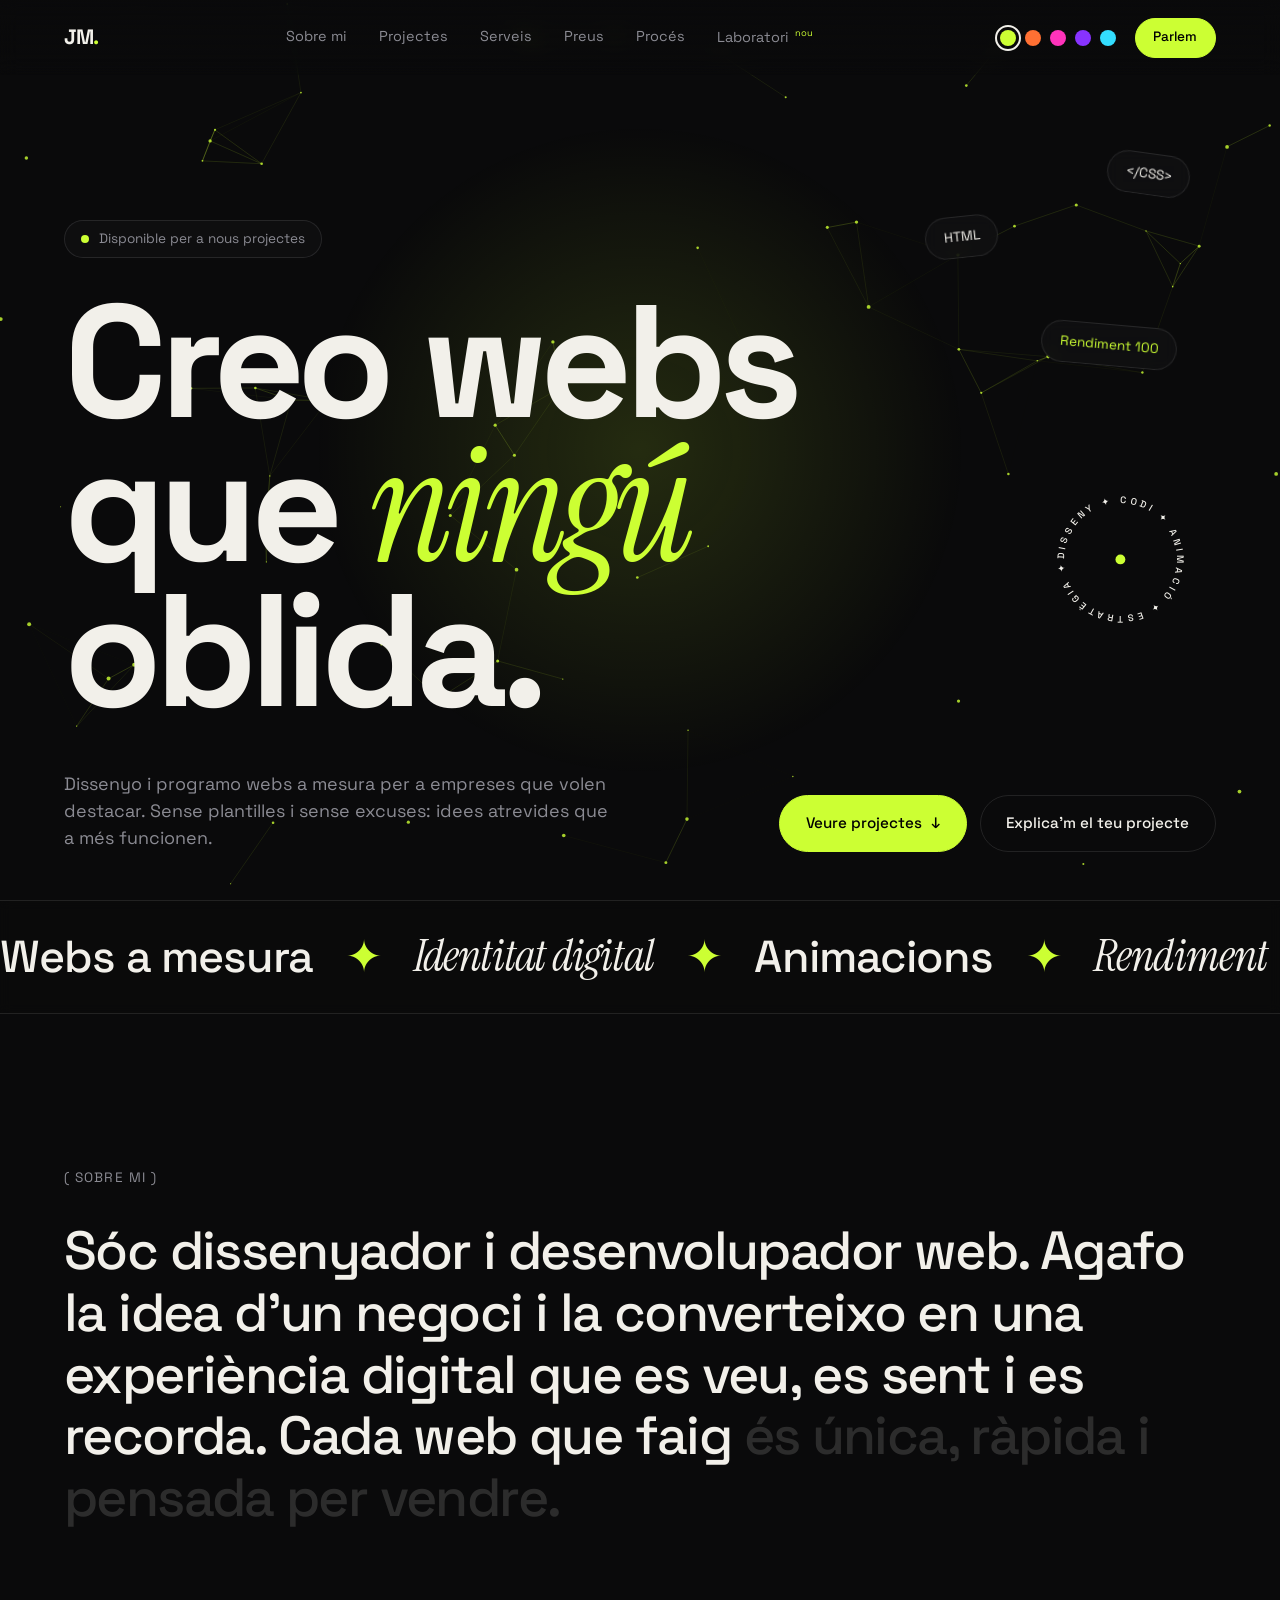
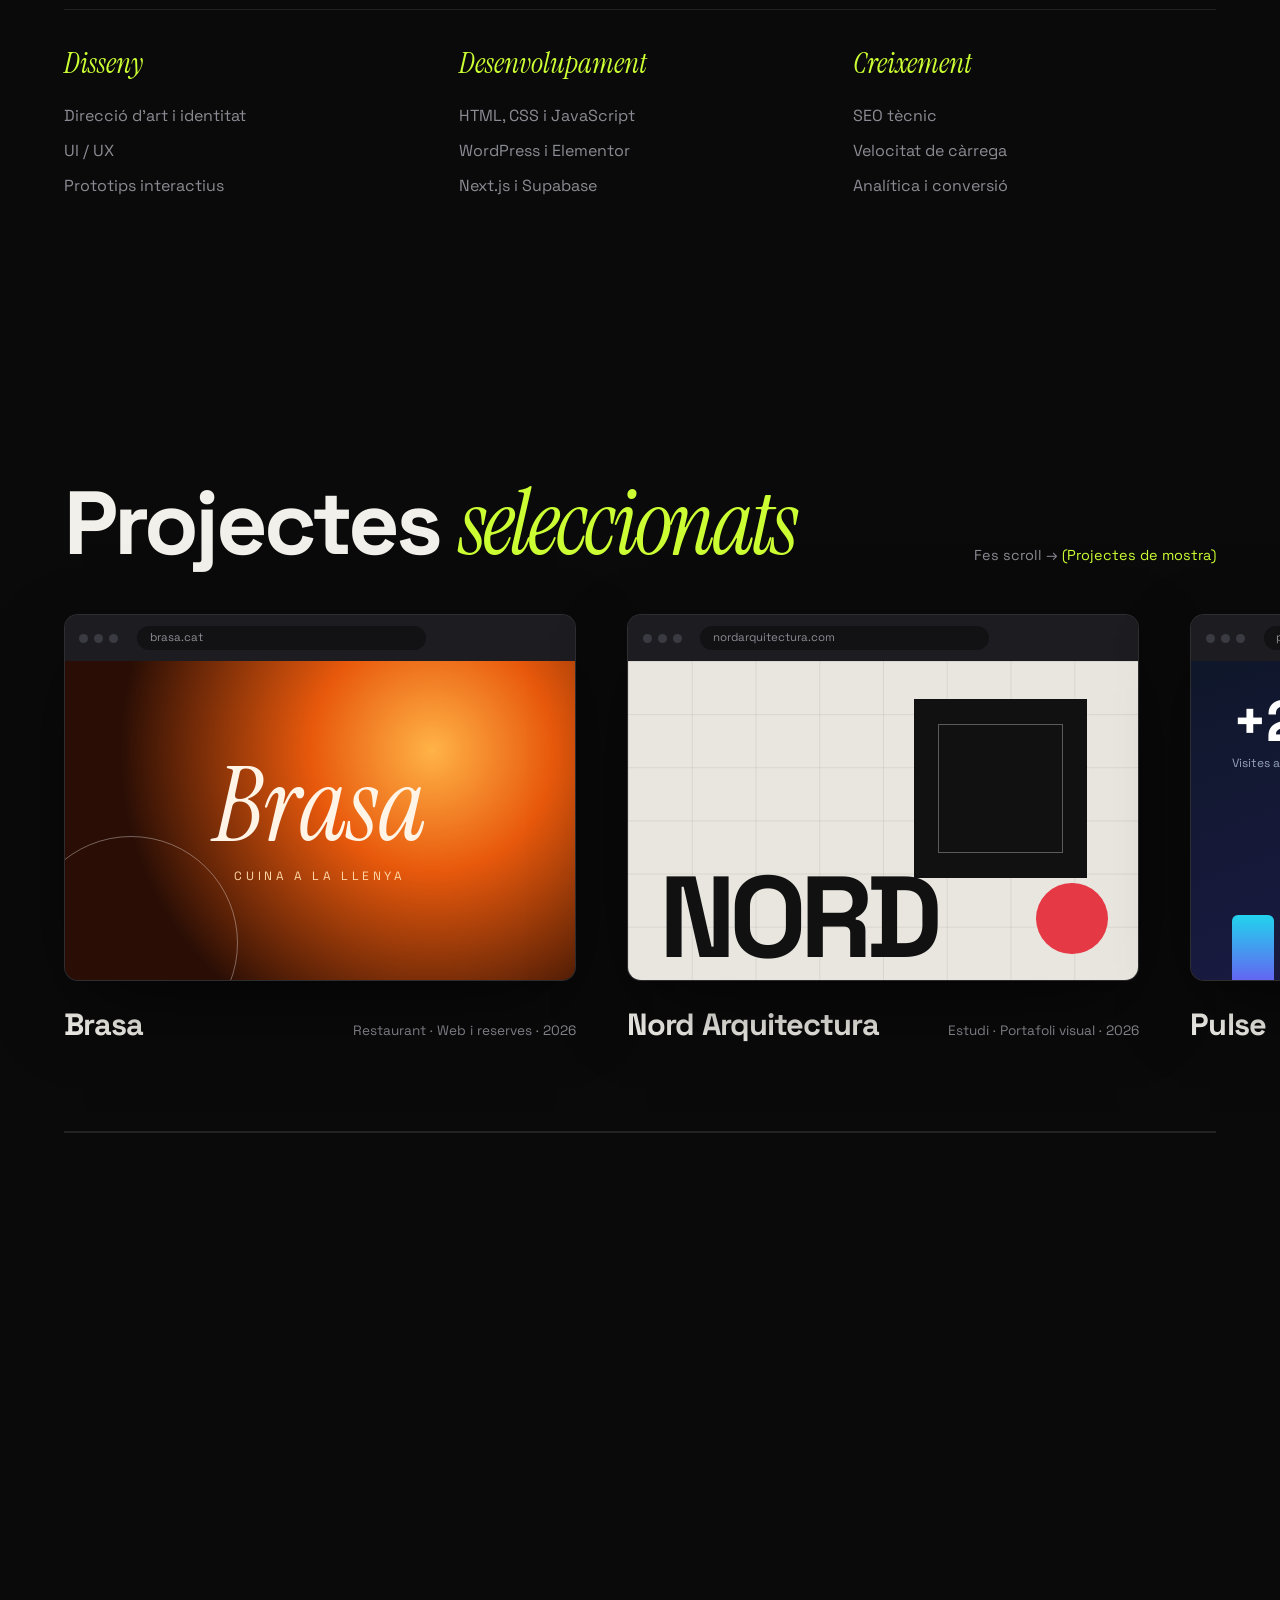
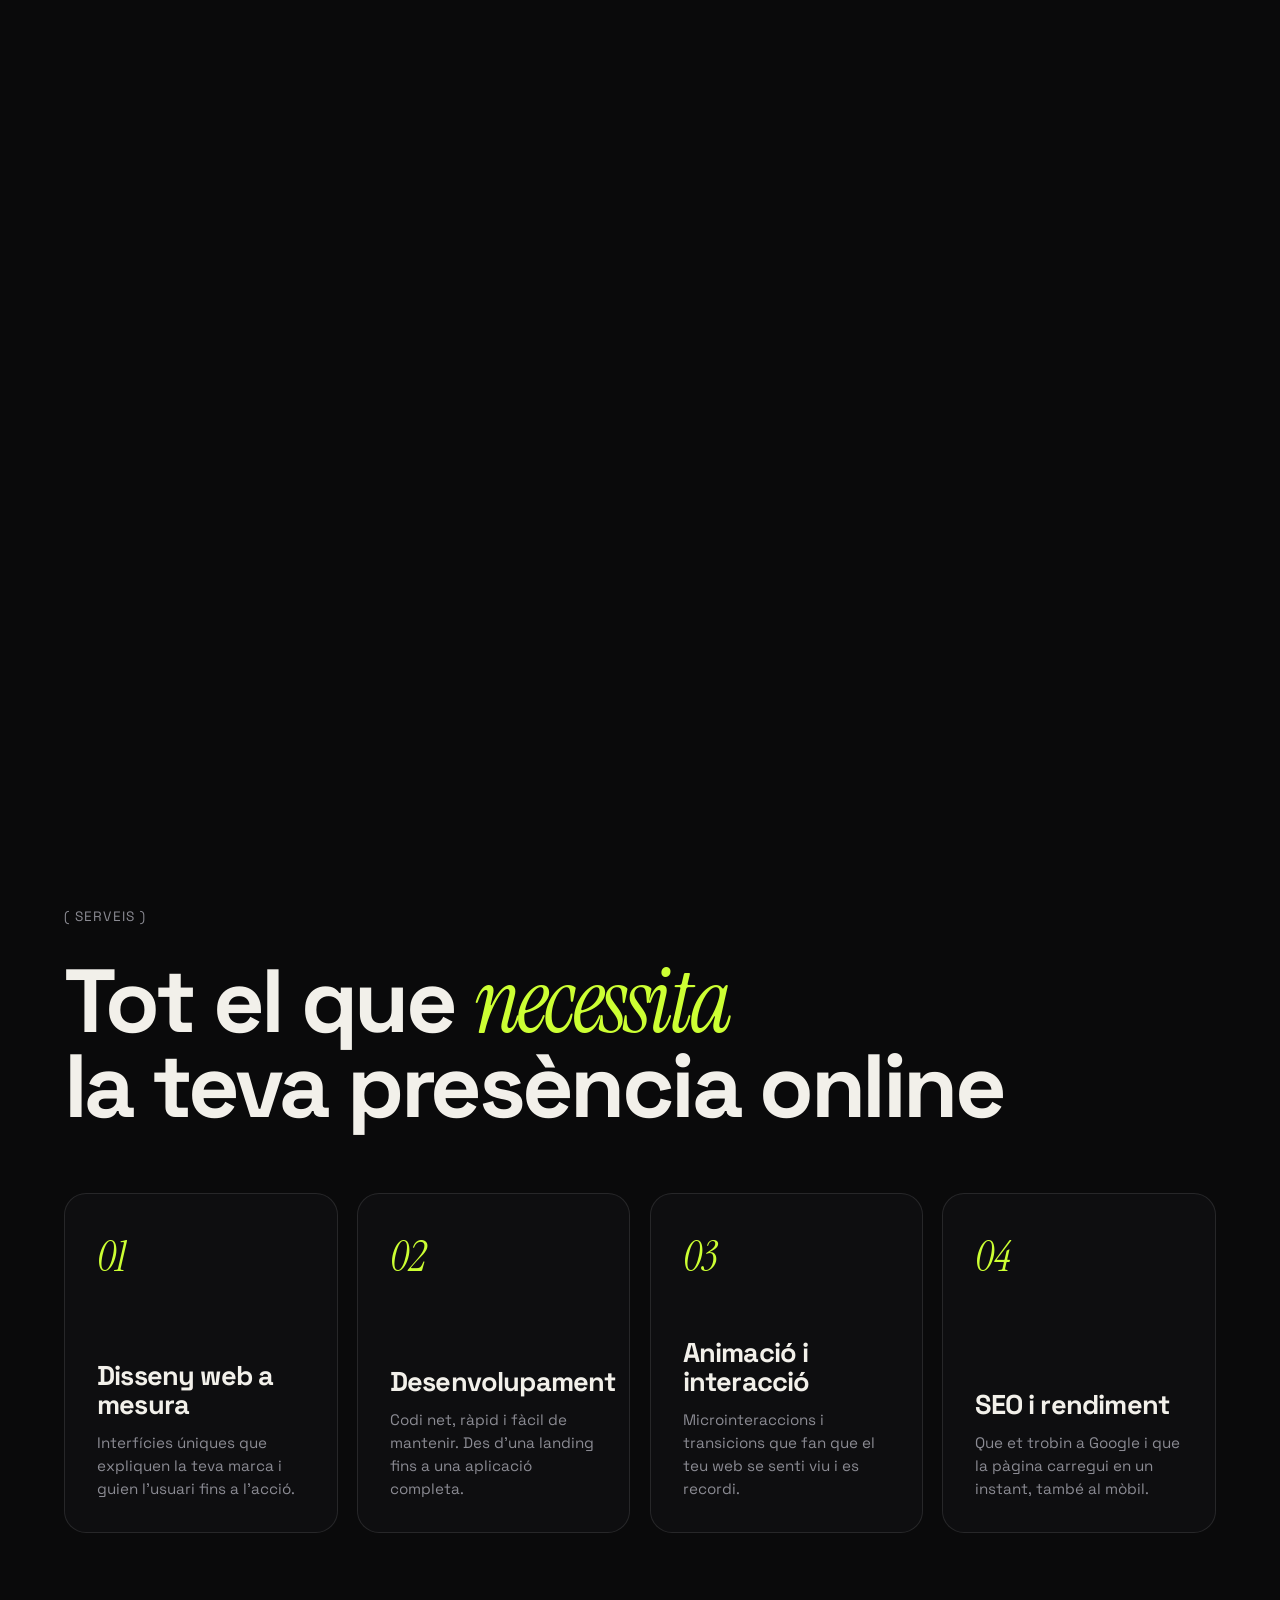
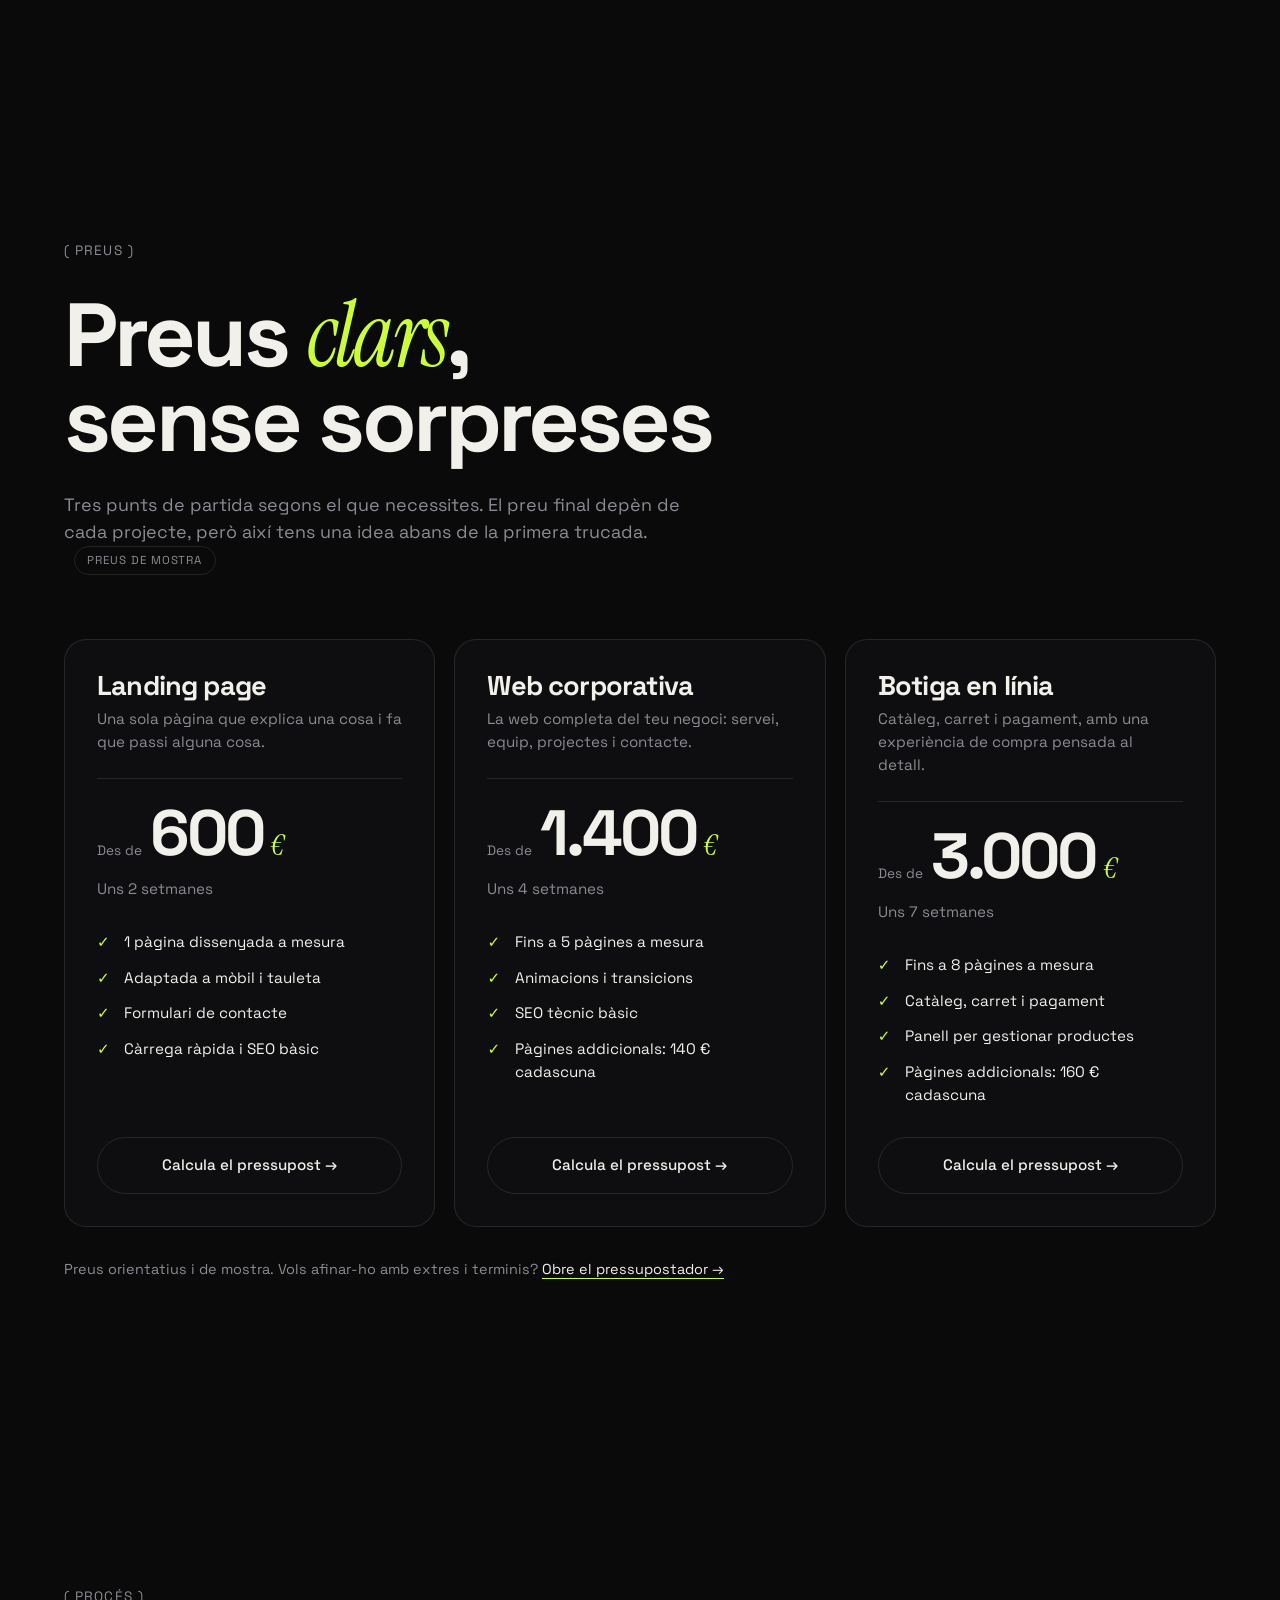
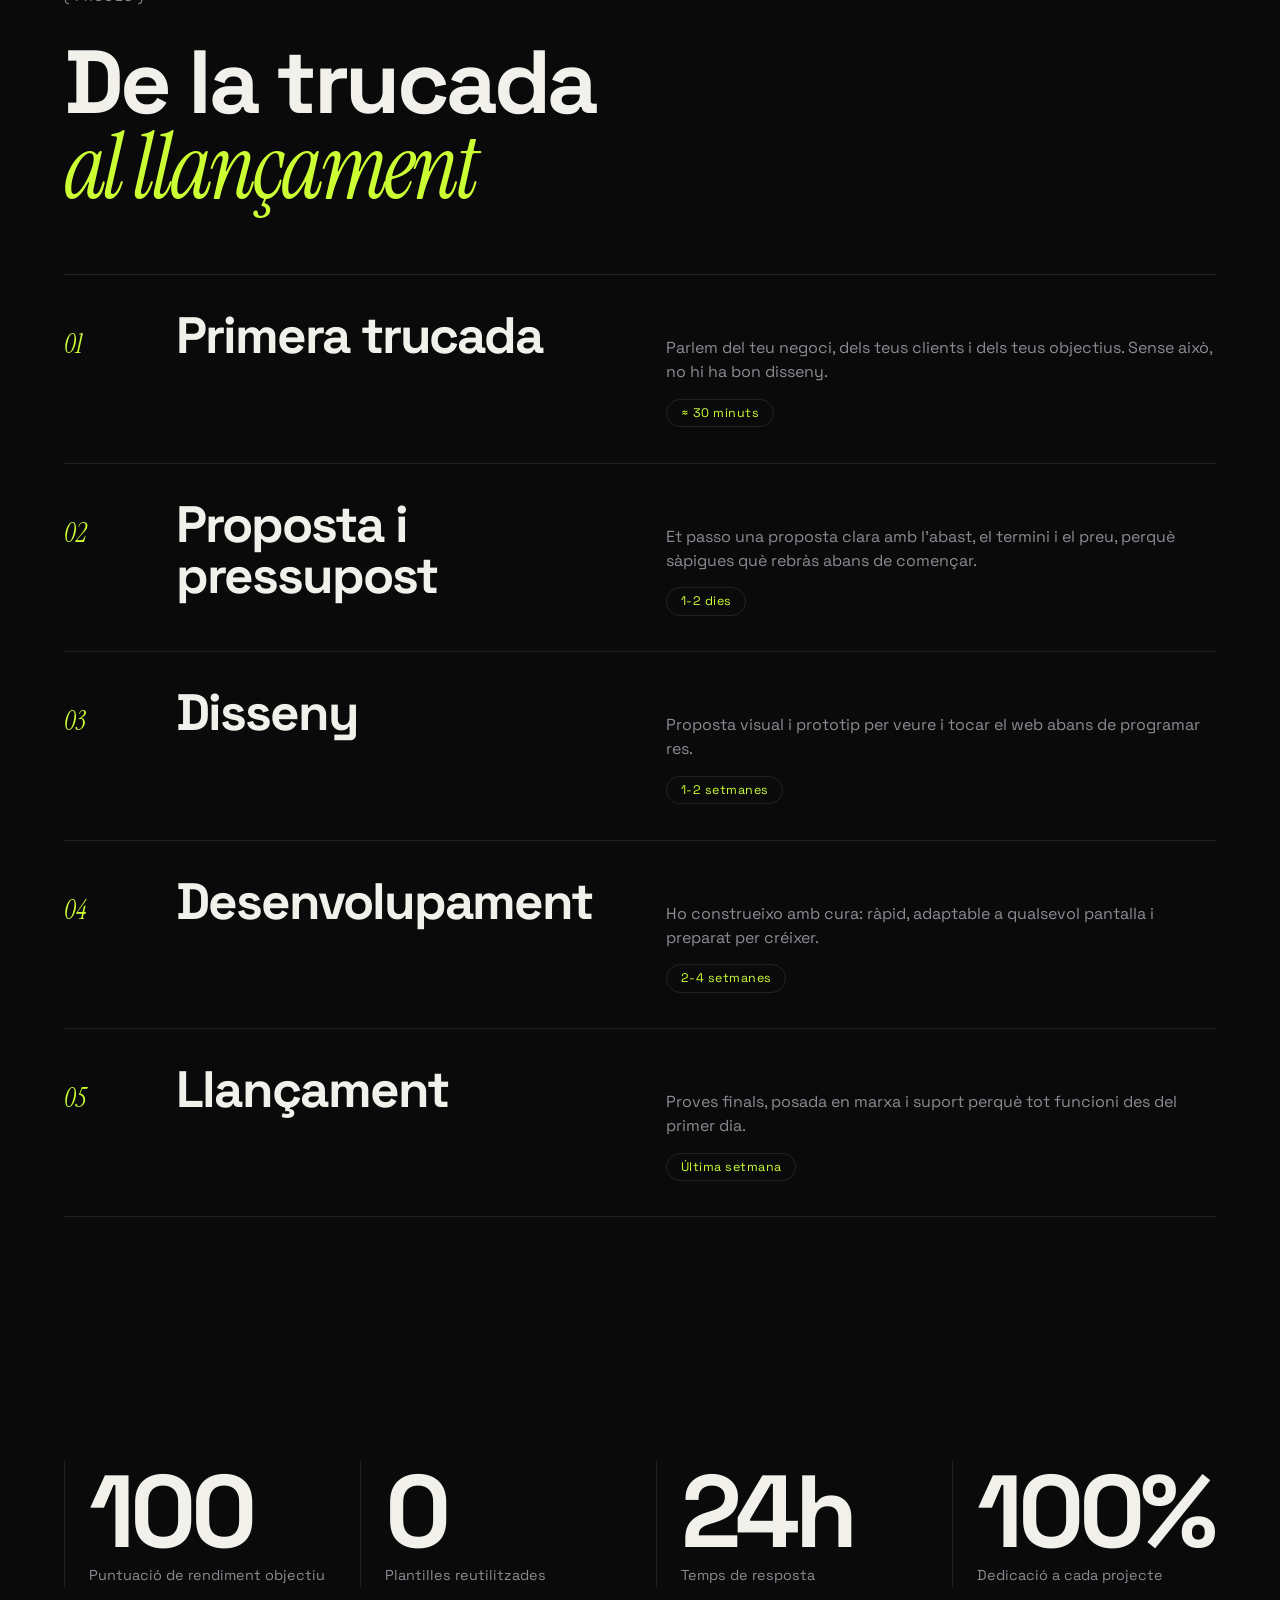
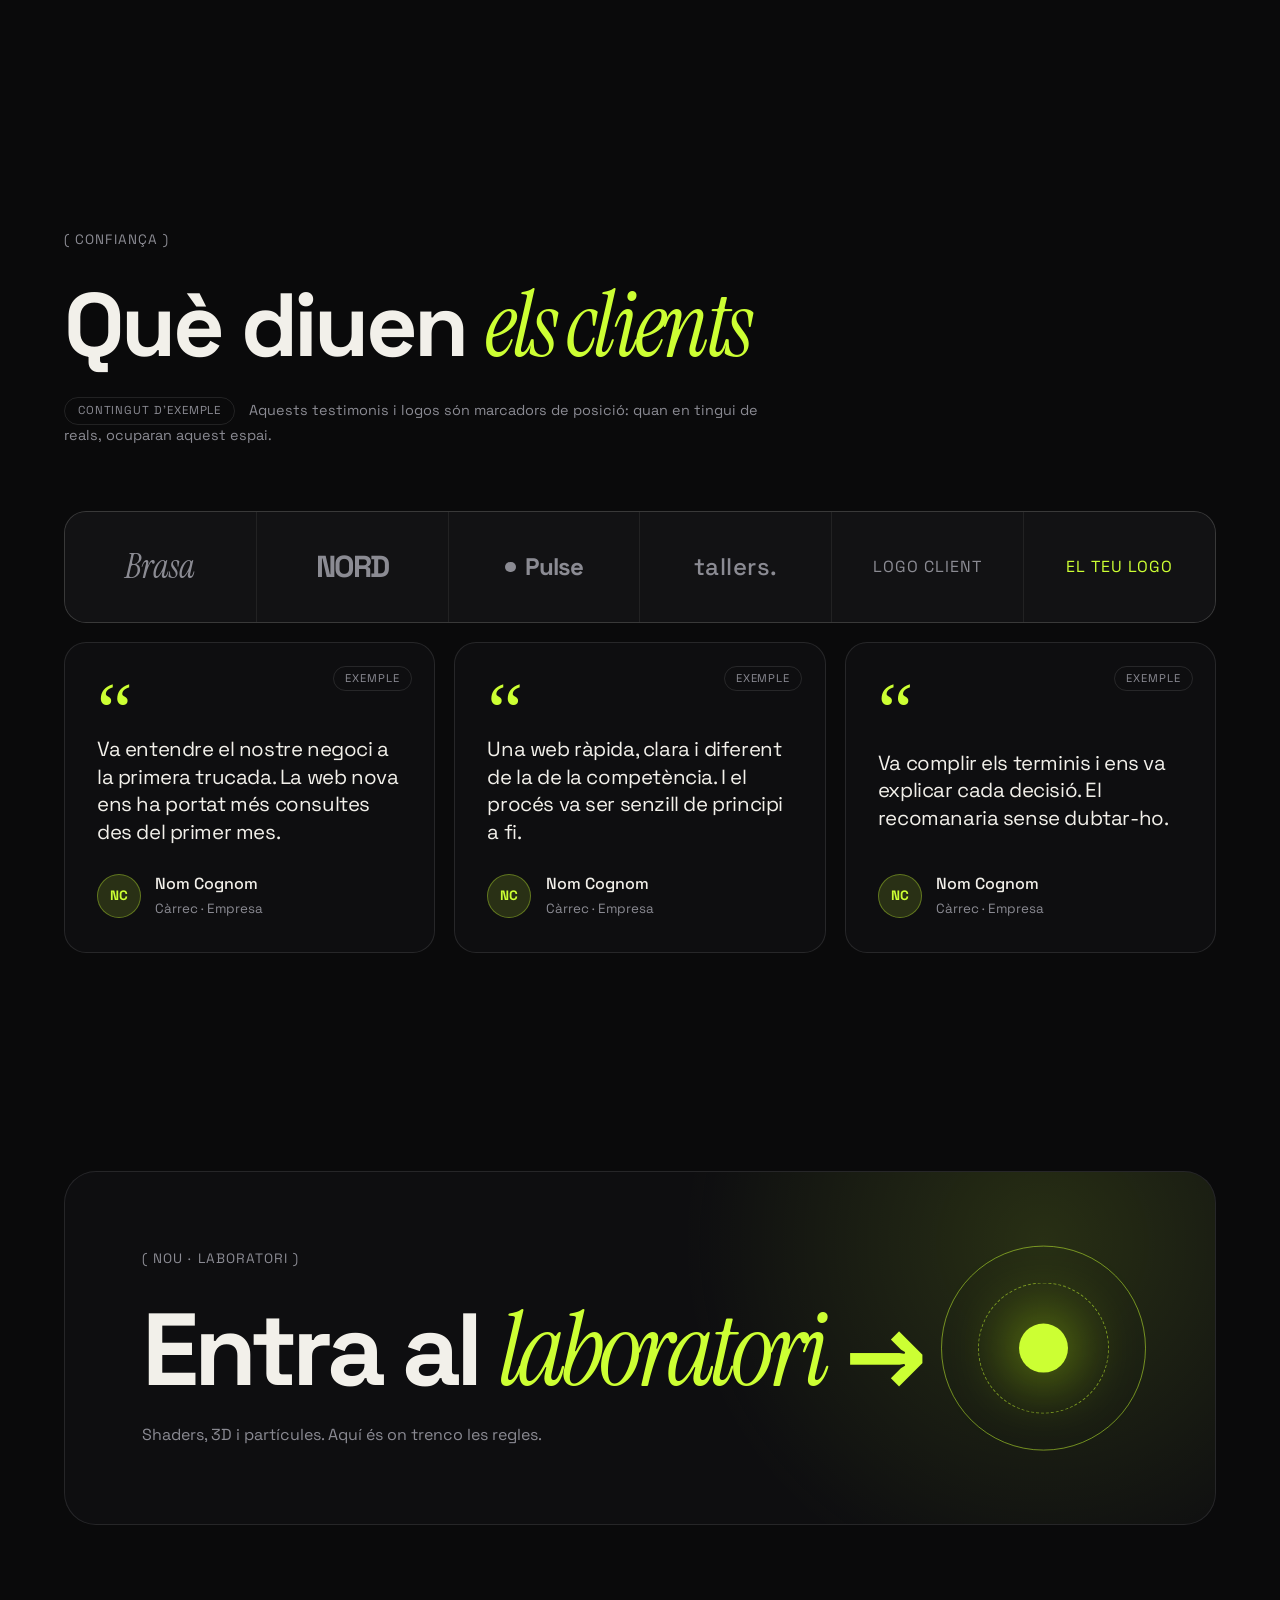
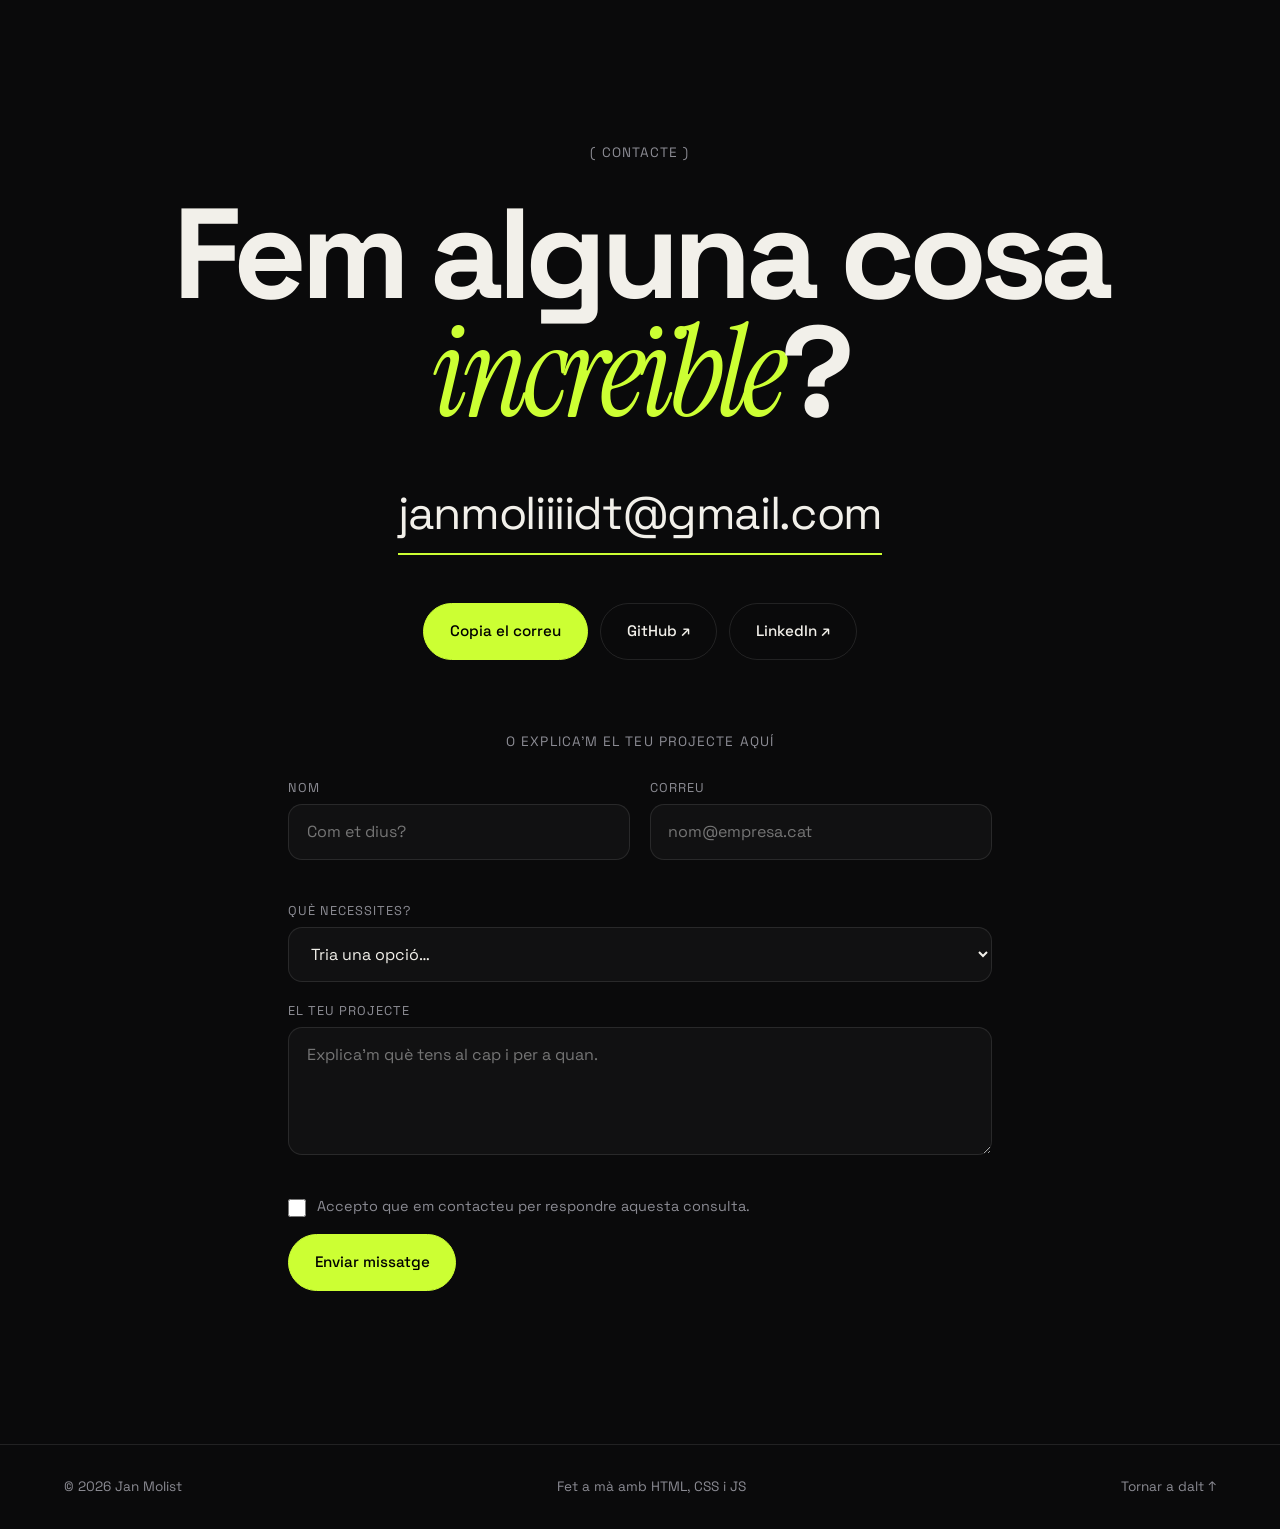
==== commit 00dde546: "Add files via upload" ====
--- a/index.html
+++ b/index.html
@@ -51,6 +51,7 @@
   <link href="https://fonts.googleapis.com/css2?family=Instrument+Serif:ital@0;1&family=Space+Grotesk:wght@400;500;700&display=swap" rel="stylesheet">
   <link rel="stylesheet" href="style.css">
   <link rel="stylesheet" href="cases.css">
+  <link rel="stylesheet" href="seccions.css">
 
   <!-- Qui ja ha vist la pantalla de càrrega en aquesta sessió, no la torna a veure -->
   <script>
@@ -81,6 +82,11 @@
     enllaça amb la seva pàgina de cas (projecte-*.html, generades amb
     generar-casos.py). Quan tinguis clients reals, substitueix el bloc
     <div class="screen ..."> per una <img src="imatges/el-teu-projecte.jpg" alt="...">
+  - Preus: són de mostra i coincideixen amb els del pressupostador del
+    laboratori (lab.js, bloc TYPES). Si els canvies, canvia'ls als dos llocs.
+  - Testimonis i logos: són d'exemple. Quan en tinguis de reals, substitueix
+    el text i treu la classe "is-sample" de <section id="confianca">: les
+    etiquetes "Exemple" desapareixen soles.
   - Xifres i textos: tot és inventat, per provar.
   ============================================================
 -->
@@ -111,6 +117,7 @@
       <a href="#sobre">Sobre mi</a>
       <a href="#projectes">Projectes</a>
       <a href="#serveis">Serveis</a>
+      <a href="#preus">Preus</a>
       <a href="#proces">Procés</a>
       <a href="lab.html" class="nav-lab">Laboratori <sup>nou</sup></a>
     </nav>
@@ -342,31 +349,107 @@
       </div>
     </section>
 
+    <!-- ===================== PREUS ===================== -->
+    <section class="section" id="preus">
+      <p class="eyebrow reveal">( Preus )</p>
+      <h2 class="h2 reveal">Preus <em>clars</em>,<br>sense sorpreses</h2>
+      <p class="sec-lead reveal">
+        Tres punts de partida segons el que necessites. El preu final depèn de cada projecte,
+        però així tens una idea abans de la primera trucada.
+        <span class="sample-tag">Preus de mostra</span>
+      </p>
+
+      <div class="price-grid reveal">
+        <article class="card price" data-tilt>
+          <div>
+            <h3>Landing page</h3>
+            <p class="price-desc">Una sola pàgina que explica una cosa i fa que passi alguna cosa.</p>
+          </div>
+          <p class="price-num"><small>Des de</small> <b>600</b> <span>€</span></p>
+          <p class="price-time">Uns 2 setmanes</p>
+          <ul class="price-list">
+            <li>1 pàgina dissenyada a mesura</li>
+            <li>Adaptada a mòbil i tauleta</li>
+            <li>Formulari de contacte</li>
+            <li>Càrrega ràpida i SEO bàsic</li>
+          </ul>
+          <a class="btn btn-ghost" href="lab.html?tipus=landing#pressupostador">Calcula el pressupost →</a>
+        </article>
+
+        <article class="card price" data-tilt>
+          <div>
+            <h3>Web corporativa</h3>
+            <p class="price-desc">La web completa del teu negoci: servei, equip, projectes i contacte.</p>
+          </div>
+          <p class="price-num"><small>Des de</small> <b>1.400</b> <span>€</span></p>
+          <p class="price-time">Uns 4 setmanes</p>
+          <ul class="price-list">
+            <li>Fins a 5 pàgines a mesura</li>
+            <li>Animacions i transicions</li>
+            <li>SEO tècnic bàsic</li>
+            <li>Pàgines addicionals: 140 € cadascuna</li>
+          </ul>
+          <a class="btn btn-ghost" href="lab.html?tipus=corporate#pressupostador">Calcula el pressupost →</a>
+        </article>
+
+        <article class="card price" data-tilt>
+          <div>
+            <h3>Botiga en línia</h3>
+            <p class="price-desc">Catàleg, carret i pagament, amb una experiència de compra pensada al detall.</p>
+          </div>
+          <p class="price-num"><small>Des de</small> <b>3.000</b> <span>€</span></p>
+          <p class="price-time">Uns 7 setmanes</p>
+          <ul class="price-list">
+            <li>Fins a 8 pàgines a mesura</li>
+            <li>Catàleg, carret i pagament</li>
+            <li>Panell per gestionar productes</li>
+            <li>Pàgines addicionals: 160 € cadascuna</li>
+          </ul>
+          <a class="btn btn-ghost" href="lab.html?tipus=shop#pressupostador">Calcula el pressupost →</a>
+        </article>
+      </div>
+
+      <p class="price-note reveal">
+        Preus orientatius i de mostra. Vols afinar-ho amb extres i terminis?
+        <a href="lab.html#pressupostador">Obre el pressupostador →</a>
+      </p>
+    </section>
+
     <!-- ===================== PROCÉS ===================== -->
     <section class="section" id="proces">
       <p class="eyebrow reveal">( Procés )</p>
-      <h2 class="h2 reveal">Com <em>treballem</em></h2>
+      <h2 class="h2 reveal">De la trucada<br><em>al llançament</em></h2>
 
       <ol class="steps">
         <li class="step reveal">
           <span class="n">01</span>
-          <h3>Descoberta</h3>
-          <p>Parlem del teu negoci, dels teus clients i dels teus objectius. Sense això, no hi ha bon disseny.</p>
+          <h3>Primera trucada</h3>
+          <p>Parlem del teu negoci, dels teus clients i dels teus objectius. Sense això, no hi ha bon disseny.
+            <span class="step-tag">≈ 30 minuts</span></p>
         </li>
         <li class="step reveal">
           <span class="n">02</span>
-          <h3>Disseny</h3>
-          <p>Proposta visual i prototip per veure i tocar el web abans de programar res.</p>
+          <h3>Proposta i pressupost</h3>
+          <p>Et passo una proposta clara amb l'abast, el termini i el preu, perquè sàpigues què rebràs abans de començar.
+            <span class="step-tag">1-2 dies</span></p>
         </li>
         <li class="step reveal">
           <span class="n">03</span>
-          <h3>Desenvolupament</h3>
-          <p>Ho construeixo amb cura: ràpid, adaptable a qualsevol pantalla i preparat per créixer.</p>
+          <h3>Disseny</h3>
+          <p>Proposta visual i prototip per veure i tocar el web abans de programar res.
+            <span class="step-tag">1-2 setmanes</span></p>
         </li>
         <li class="step reveal">
           <span class="n">04</span>
+          <h3>Desenvolupament</h3>
+          <p>Ho construeixo amb cura: ràpid, adaptable a qualsevol pantalla i preparat per créixer.
+            <span class="step-tag">2-4 setmanes</span></p>
+        </li>
+        <li class="step reveal">
+          <span class="n">05</span>
           <h3>Llançament</h3>
-          <p>Proves finals, posada en marxa i suport perquè tot funcioni des del primer dia.</p>
+          <p>Proves finals, posada en marxa i suport perquè tot funcioni des del primer dia.
+            <span class="step-tag">Última setmana</span></p>
         </li>
       </ol>
     </section>
@@ -377,6 +460,42 @@
       <div class="stat reveal" style="--d:.1s"><b data-count="0">0</b><span>Plantilles reutilitzades</span></div>
       <div class="stat reveal" style="--d:.2s"><b data-count="24" data-suffix="h">0</b><span>Temps de resposta</span></div>
       <div class="stat reveal" style="--d:.3s"><b data-count="100" data-suffix="%">0</b><span>Dedicació a cada projecte</span></div>
+    </section>
+
+    <!-- ===================== CONFIANÇA · TESTIMONIS I LOGOS ===================== -->
+    <!-- Contingut d'exemple. Quan tinguis testimonis i logos reals, canvia els textos
+         i treu la classe "is-sample": les etiquetes "Exemple" desapareixen soles. -->
+    <section class="section trust is-sample" id="confianca">
+      <p class="eyebrow reveal">( Confiança )</p>
+      <h2 class="h2 reveal">Què diuen <em>els clients</em></h2>
+      <p class="sample-flag reveal">
+        <span class="sample-tag">Contingut d'exemple</span>
+        Aquests testimonis i logos són marcadors de posició: quan en tingui de reals, ocuparan aquest espai.
+      </p>
+
+      <ul class="logos reveal" aria-label="Logos de clients (exemple)">
+        <li class="lg1">Brasa</li>
+        <li class="lg2">NORD</li>
+        <li class="lg3">Pulse</li>
+        <li class="lg4">tallers.</li>
+        <li class="lg5">Logo client</li>
+        <li class="lg6">El teu logo</li>
+      </ul>
+
+      <div class="quotes reveal">
+        <figure class="tcard">
+          <blockquote>Va entendre el nostre negoci a la primera trucada. La web nova ens ha portat més consultes des del primer mes.</blockquote>
+          <figcaption><span class="av" aria-hidden="true">NC</span><span><b>Nom Cognom</b><small>Càrrec · Empresa</small></span></figcaption>
+        </figure>
+        <figure class="tcard">
+          <blockquote>Una web ràpida, clara i diferent de la de la competència. I el procés va ser senzill de principi a fi.</blockquote>
+          <figcaption><span class="av" aria-hidden="true">NC</span><span><b>Nom Cognom</b><small>Càrrec · Empresa</small></span></figcaption>
+        </figure>
+        <figure class="tcard">
+          <blockquote>Va complir els terminis i ens va explicar cada decisió. El recomanaria sense dubtar-ho.</blockquote>
+          <figcaption><span class="av" aria-hidden="true">NC</span><span><b>Nom Cognom</b><small>Càrrec · Empresa</small></span></figcaption>
+        </figure>
+      </div>
     </section>
 
     <!-- ===================== TEASER DEL LABORATORI ===================== -->
--- a/seccions.css
+++ b/seccions.css
@@ -0,0 +1,170 @@
+/* ==========================================================
+   SECCIONS DE LA HOME · seccions.css
+   Preus i confiança (testimonis i logos).
+   Va després de style.css i cases.css i reutilitza les seves variables.
+   ========================================================== */
+
+.sec-lead {
+  max-width: 40rem;
+  margin-top: 1.8rem;
+  color: var(--muted);
+  font-size: clamp(1rem, 1.4vw, 1.2rem);
+}
+.sec-lead .sample-tag { margin-left: .6rem; vertical-align: middle; }
+
+/* El pressupostador del laboratori és destí d'enllaços des de la home */
+#pressupostador { scroll-margin-top: 6rem; }
+
+/* ----------------------------------------------------------
+   PREUS
+   ---------------------------------------------------------- */
+.price-grid {
+  display: grid;
+  grid-template-columns: repeat(auto-fit, minmax(270px, 1fr));
+  gap: 1.2rem;
+  margin-top: 4rem;
+}
+.price { min-height: auto; justify-content: flex-start; gap: 1.5rem; }
+.price h3 { margin-bottom: .5rem; }
+.price-desc { color: var(--muted); font-size: .95rem; }
+
+.price-num {
+  display: flex;
+  align-items: baseline;
+  gap: .5rem;
+  padding-top: 1.4rem;
+  border-top: 1px solid var(--line);
+  line-height: 1;
+}
+.price-num small { color: var(--muted); font-size: .85rem; }
+.price-num b { font-size: clamp(3rem, 5vw, 4.4rem); font-weight: 700; letter-spacing: -.05em; color: var(--fg); }
+.price-num span { font-family: var(--serif); font-style: italic; font-size: 1.8rem; color: var(--accent); }
+.price-time { margin-top: -.7rem; color: var(--muted); font-size: .9rem; }
+
+.price-list li {
+  position: relative;
+  padding: .4rem 0 .4rem 1.7rem;
+  color: var(--fg);
+  font-size: .95rem;
+}
+.price-list li::before { content: '✓'; position: absolute; left: 0; color: var(--accent); }
+.price .btn { margin-top: auto; justify-content: center; }
+
+.price-note { margin-top: 2rem; color: var(--muted); font-size: .9rem; }
+.price-note a { color: var(--fg); border-bottom: 1px solid var(--accent); transition: color .3s; }
+.price-note a:hover { color: var(--accent); }
+
+/* ----------------------------------------------------------
+   PROCÉS · durada de cada pas
+   ---------------------------------------------------------- */
+.step-tag {
+  display: block;
+  width: fit-content;
+  margin-top: .9rem;
+  padding: .25rem .85rem;
+  border: 1px solid var(--line);
+  border-radius: 99px;
+  font-size: .78rem;
+  letter-spacing: .04em;
+  color: var(--accent);
+}
+
+/* ----------------------------------------------------------
+   CONFIANÇA · testimonis i logos
+   Mentre la secció té la classe "is-sample" tot apareix marcat com a exemple.
+   Quan hi posis testimonis i logos reals, treu "is-sample" de la secció.
+   ---------------------------------------------------------- */
+.sample-flag { display: none; max-width: 44rem; margin-top: 1.8rem; color: var(--muted); font-size: .9rem; }
+.is-sample .sample-flag { display: block; }
+.sample-flag .sample-tag { margin-right: .6rem; }
+
+.logos {
+  display: grid;
+  grid-template-columns: repeat(auto-fit, minmax(150px, 1fr));
+  gap: 1px;
+  margin-top: 4rem;
+  overflow: hidden;
+  border: 1px solid var(--line);
+  border-radius: 22px;
+  background: var(--line);
+}
+.logos li {
+  display: grid;
+  place-items: center;
+  min-height: 110px;
+  padding: 1.5rem 1rem;
+  background: rgba(17, 17, 19, .9);
+  color: var(--muted);
+  font-size: 1.5rem;
+  text-align: center;
+  transition: color .4s, background .4s;
+}
+.logos li:hover { color: var(--fg); background: rgba(24, 24, 27, .95); }
+.lg1 { font-family: var(--serif); font-style: italic; font-size: 2.1rem !important; }
+.lg2 { font-weight: 700; letter-spacing: -.06em; font-size: 1.9rem !important; }
+.lg3 { display: flex !important; align-items: center; justify-content: center; font-weight: 700; letter-spacing: -.04em; }
+.lg3::before { content: ''; display: inline-block; width: .45em; height: .45em; margin-right: .35em; border-radius: 50%; background: currentColor; }
+.lg4 { font-weight: 500; letter-spacing: .02em; }
+.lg5 { font-size: 1rem !important; letter-spacing: .06em; text-transform: uppercase; }
+.lg6 { font-size: 1rem !important; letter-spacing: .06em; text-transform: uppercase; color: var(--accent) !important; }
+
+.quotes {
+  display: grid;
+  grid-template-columns: repeat(auto-fit, minmax(280px, 1fr));
+  gap: 1.2rem;
+  margin-top: 1.2rem;
+}
+.tcard {
+  position: relative;
+  display: flex;
+  flex-direction: column;
+  justify-content: space-between;
+  gap: 1.6rem;
+  padding: 2rem;
+  border: 1px solid var(--line);
+  border-radius: 22px;
+  background: rgba(17, 17, 19, .75);
+}
+.tcard::before {
+  content: '\201C';
+  height: 2.2rem;
+  font-family: var(--serif);
+  font-size: 5rem;
+  line-height: .9;
+  color: var(--accent);
+}
+.tcard blockquote { font-size: clamp(1.1rem, 1.6vw, 1.4rem); line-height: 1.35; letter-spacing: -.02em; }
+.tcard figcaption { display: flex; align-items: center; gap: .9rem; }
+.tcard figcaption b { display: block; font-weight: 500; }
+.tcard figcaption small { color: var(--muted); }
+.av {
+  display: grid;
+  place-items: center;
+  flex: 0 0 auto;
+  width: 44px;
+  height: 44px;
+  border: 1px solid hsl(var(--hue) 100% 60% / .35);
+  border-radius: 50%;
+  background: var(--accent-soft);
+  color: var(--accent);
+  font-size: .85rem;
+  font-weight: 700;
+}
+.is-sample .tcard::after {
+  content: 'Exemple';
+  position: absolute;
+  top: 1.4rem;
+  right: 1.4rem;
+  padding: .2rem .7rem;
+  border: 1px solid var(--line);
+  border-radius: 99px;
+  font-size: .7rem;
+  letter-spacing: .08em;
+  text-transform: uppercase;
+  color: var(--muted);
+}
+
+@media (max-width: 800px) {
+  .price-grid { margin-top: 3rem; }
+  .logos { margin-top: 3rem; }
+}
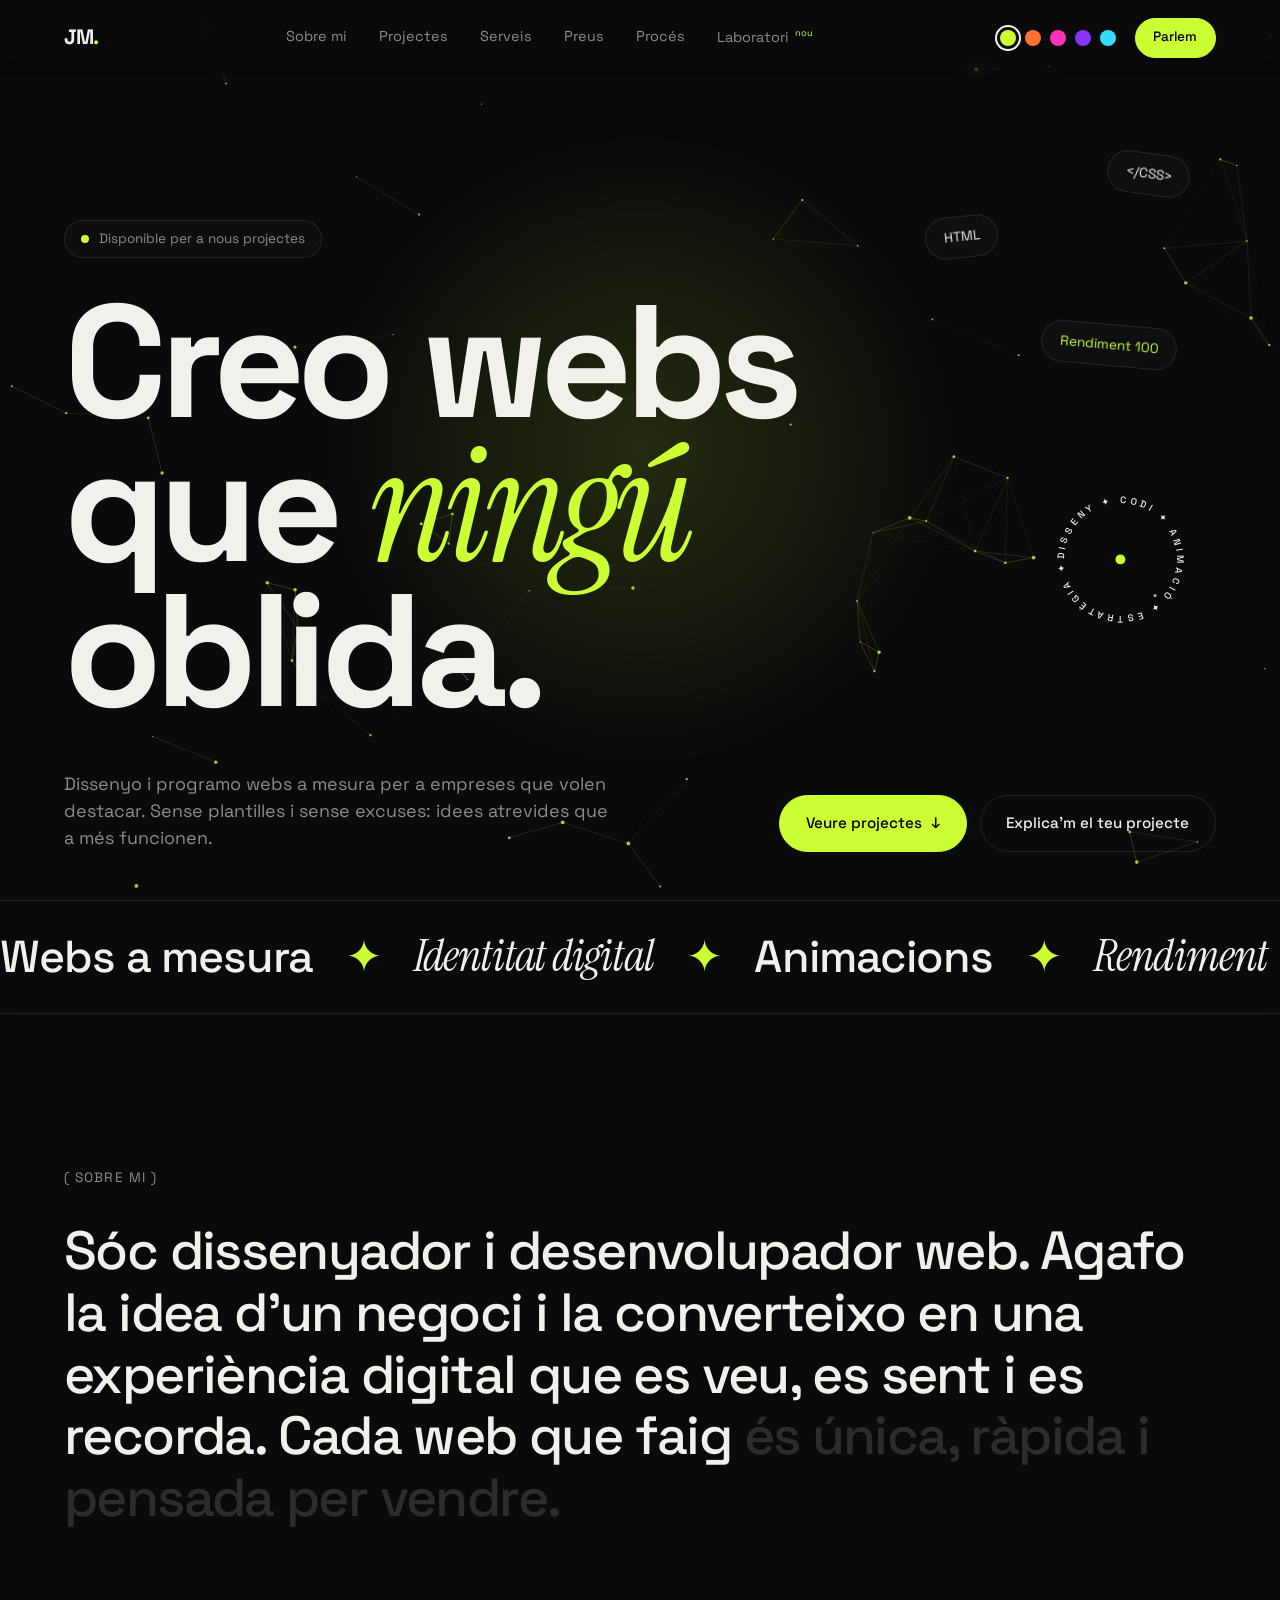
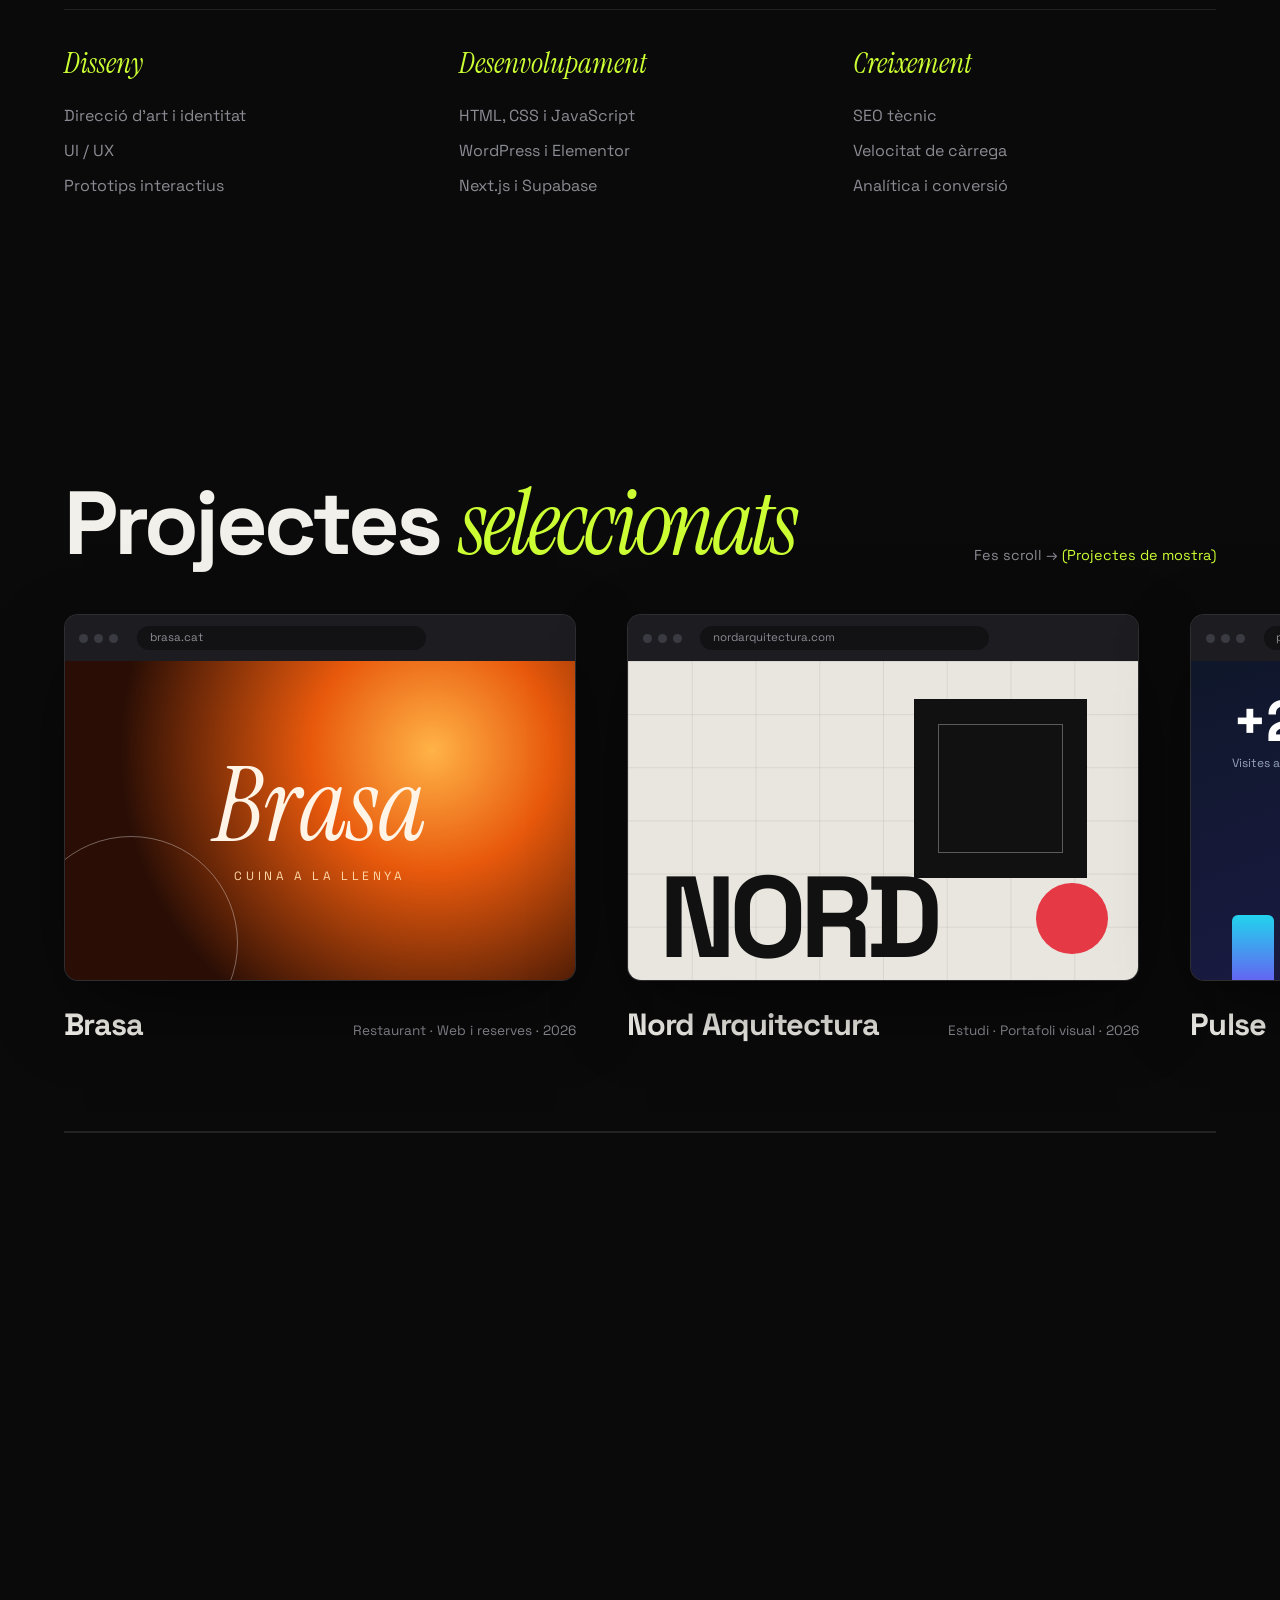
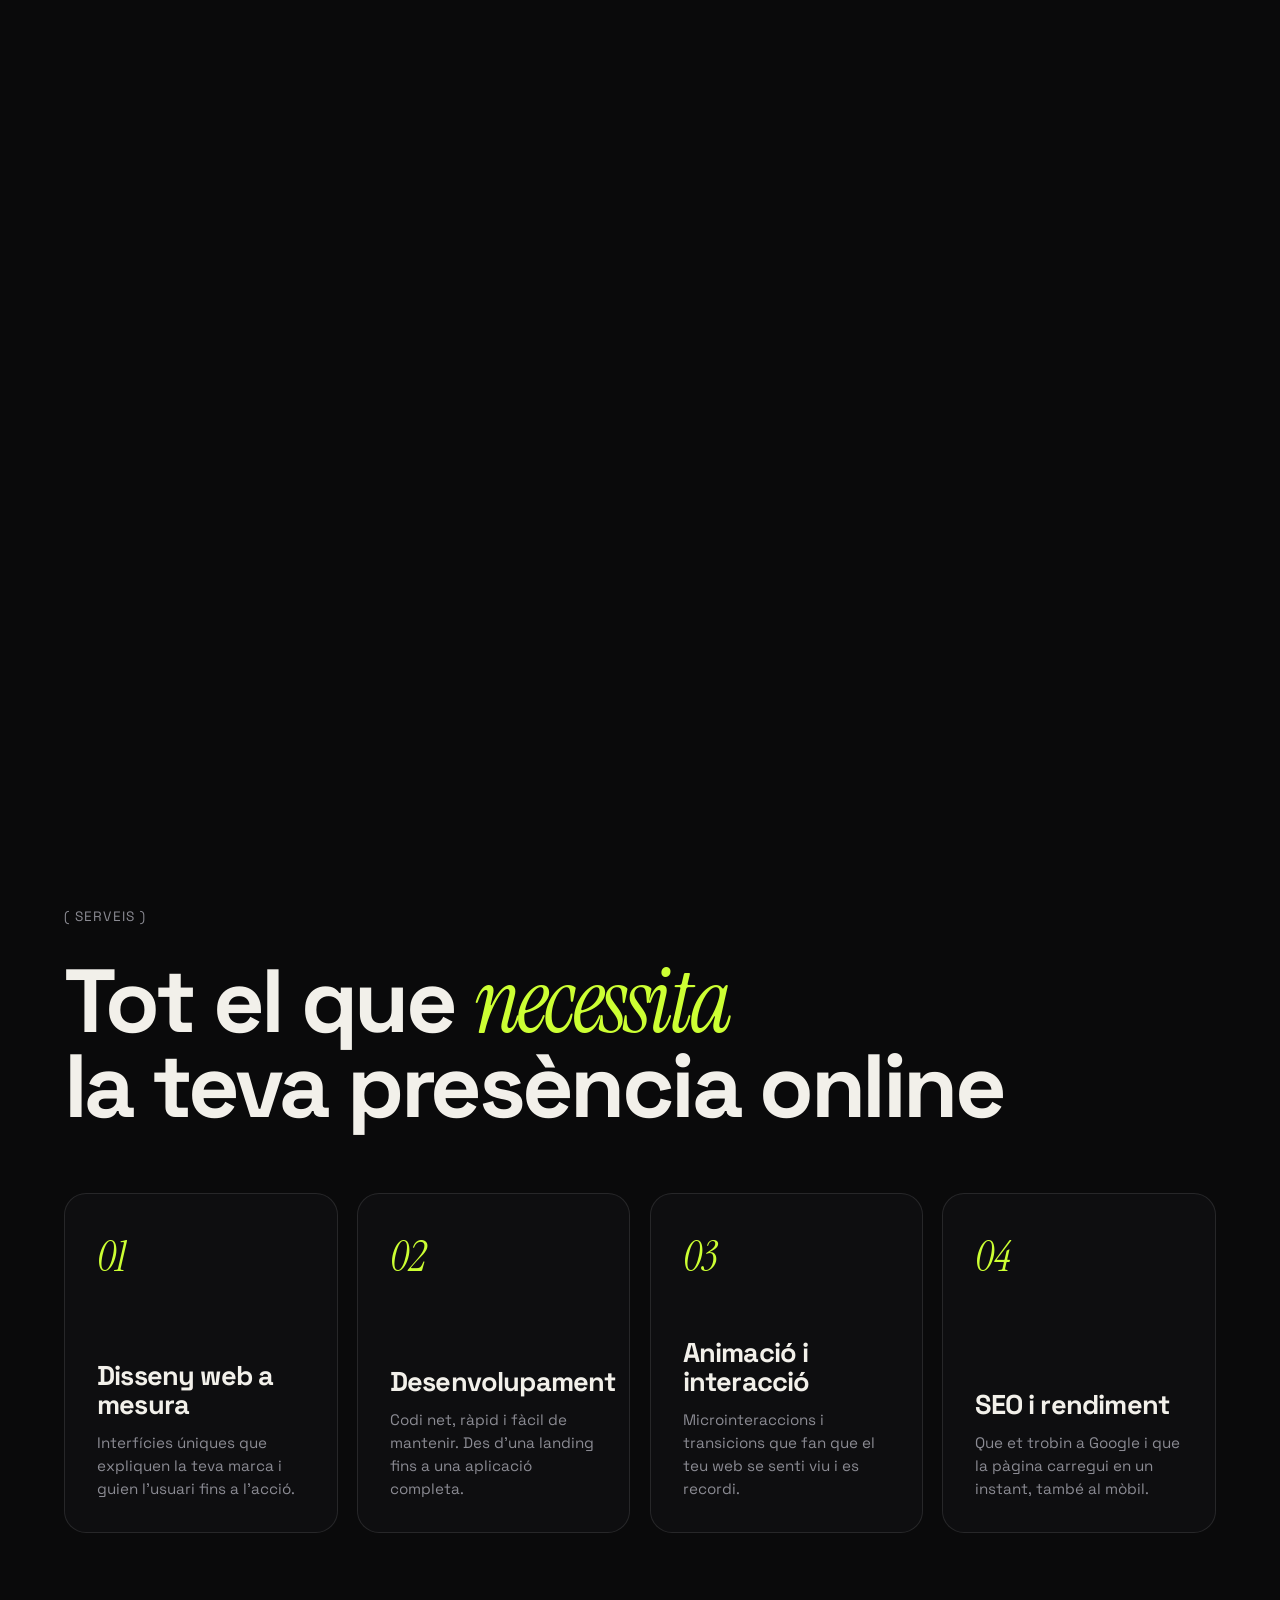
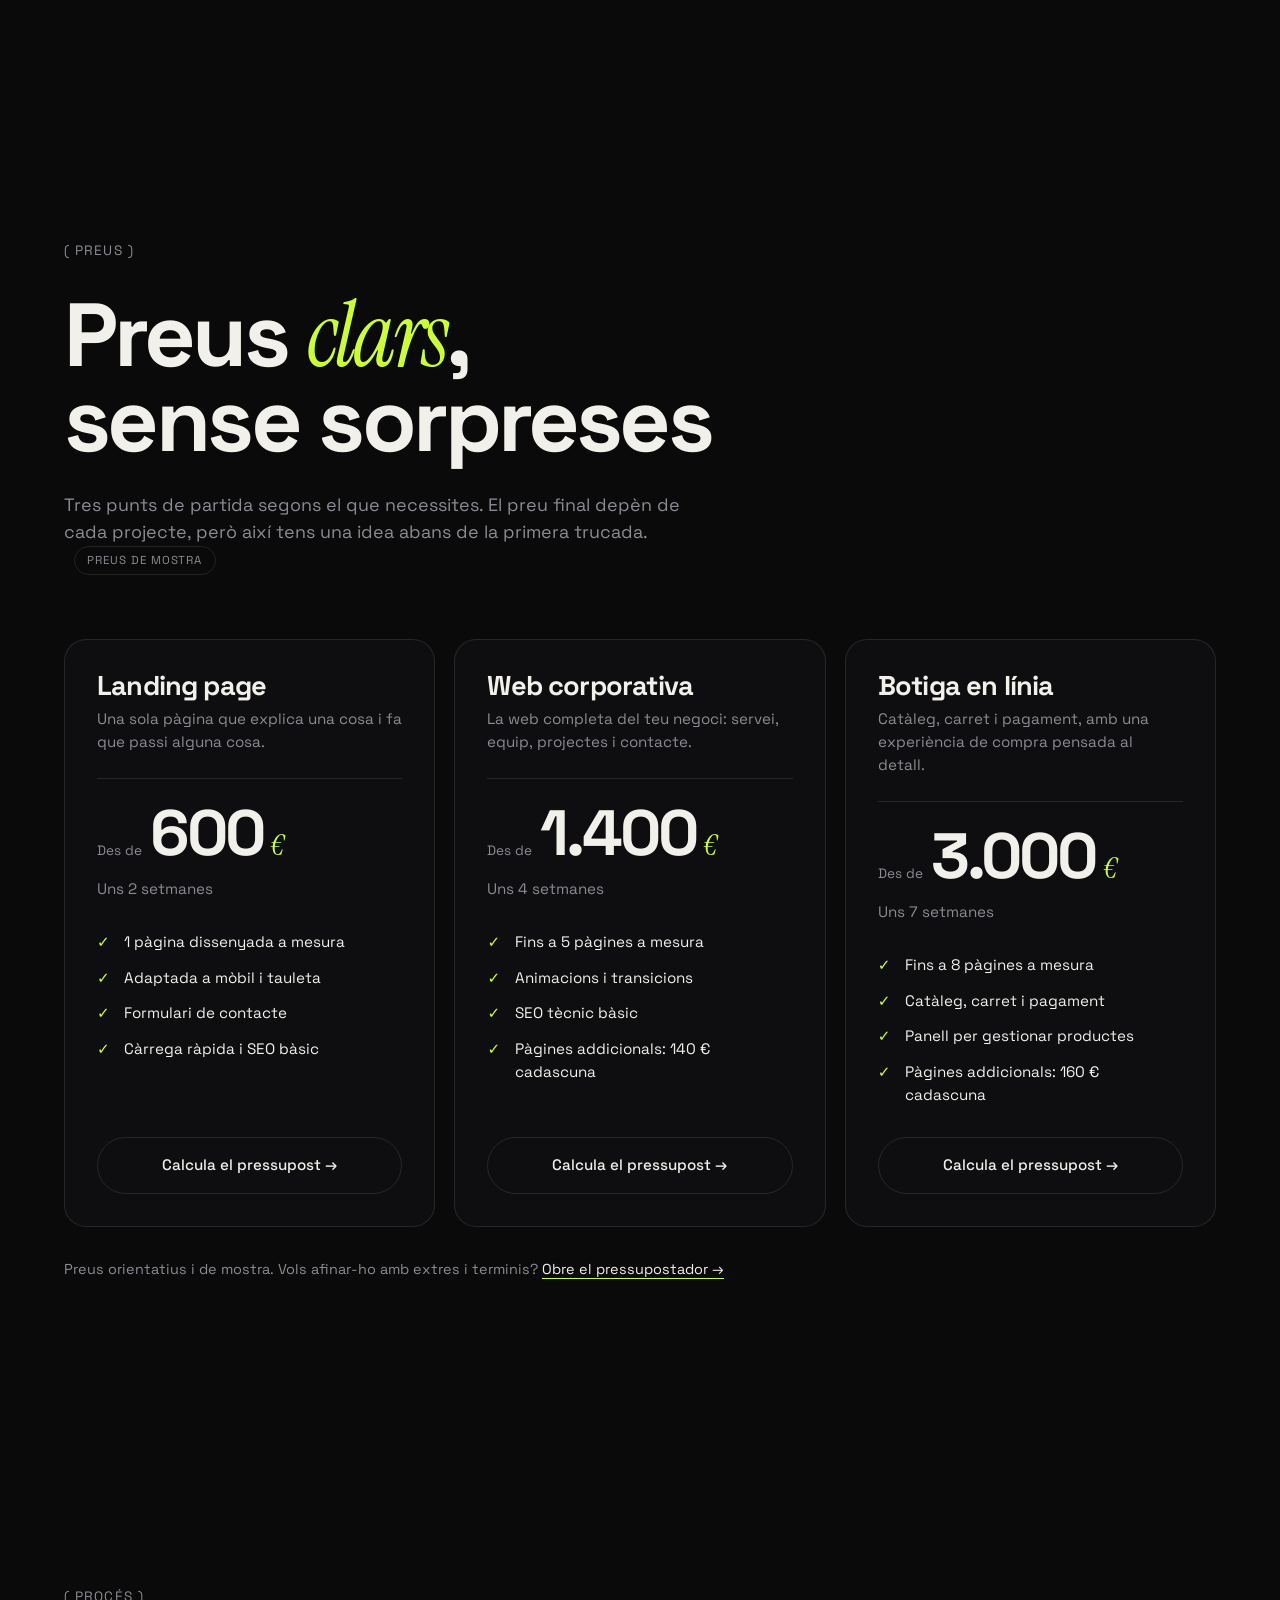
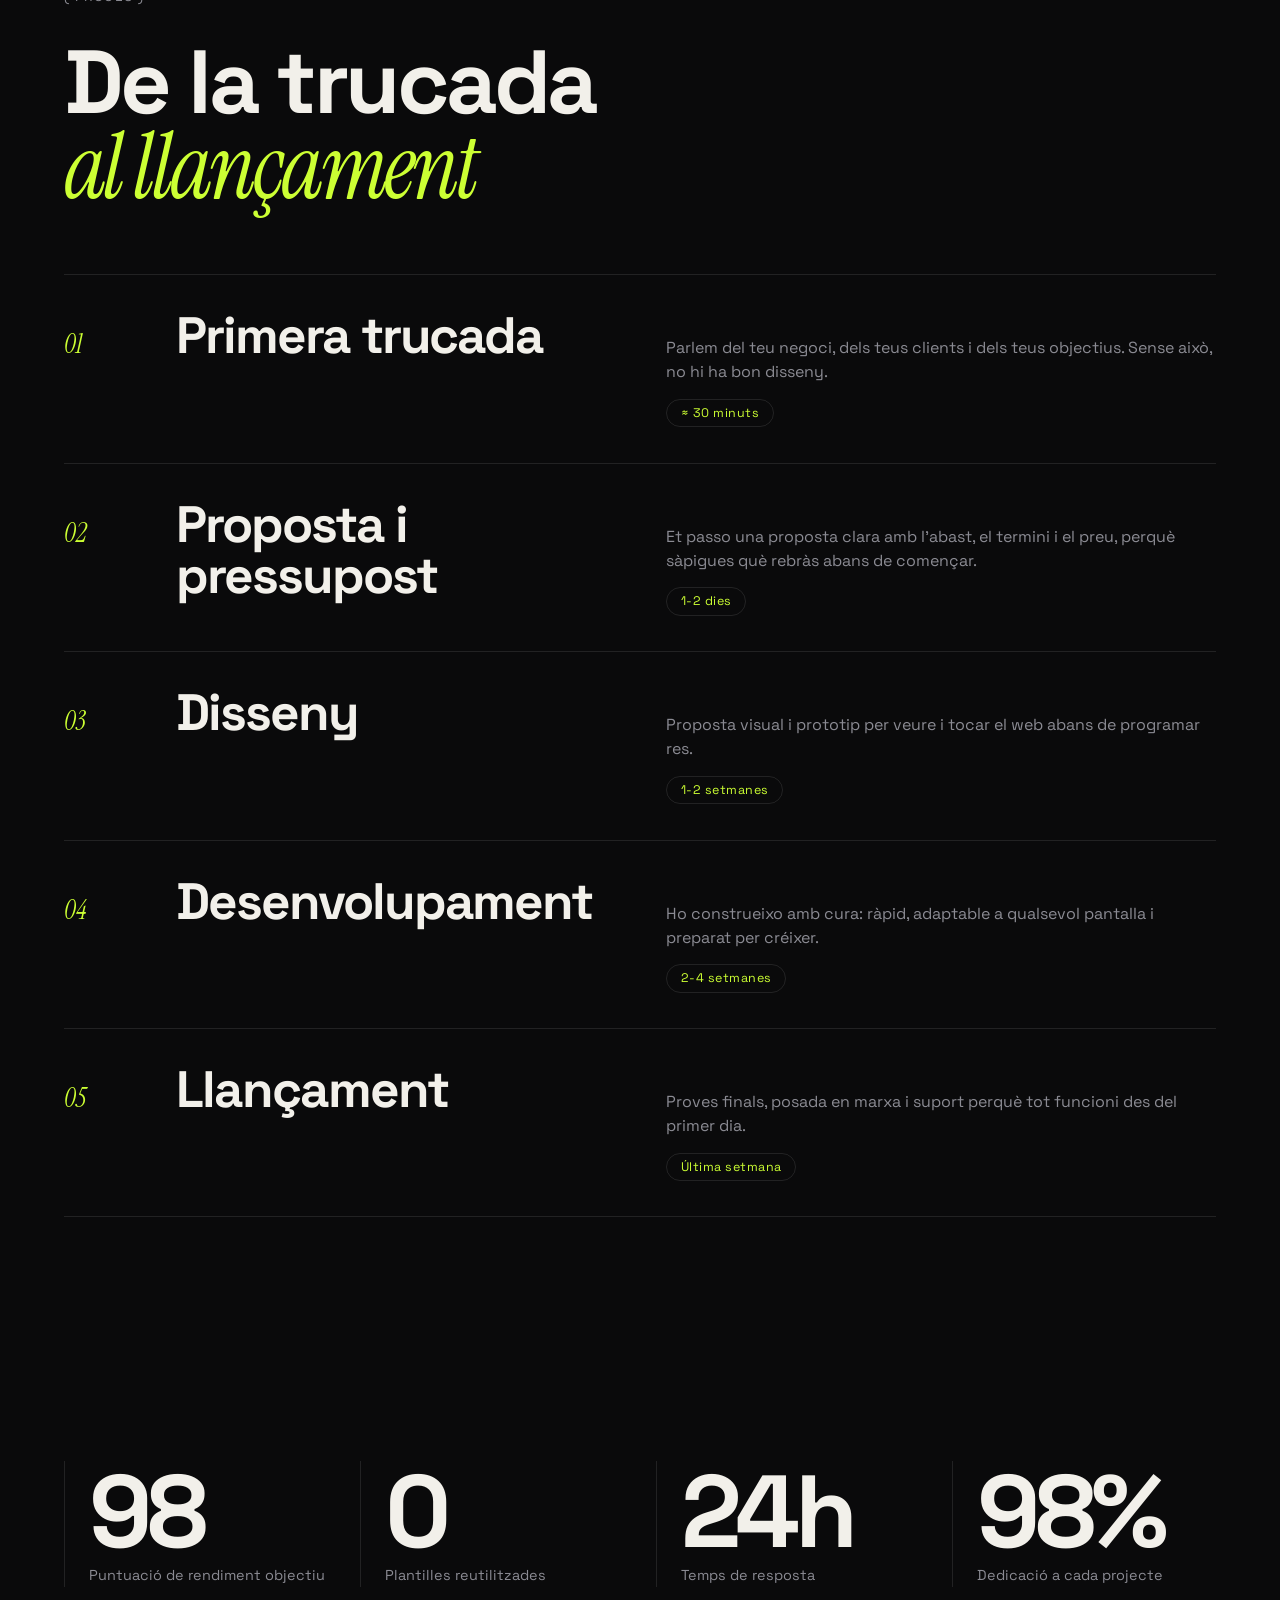
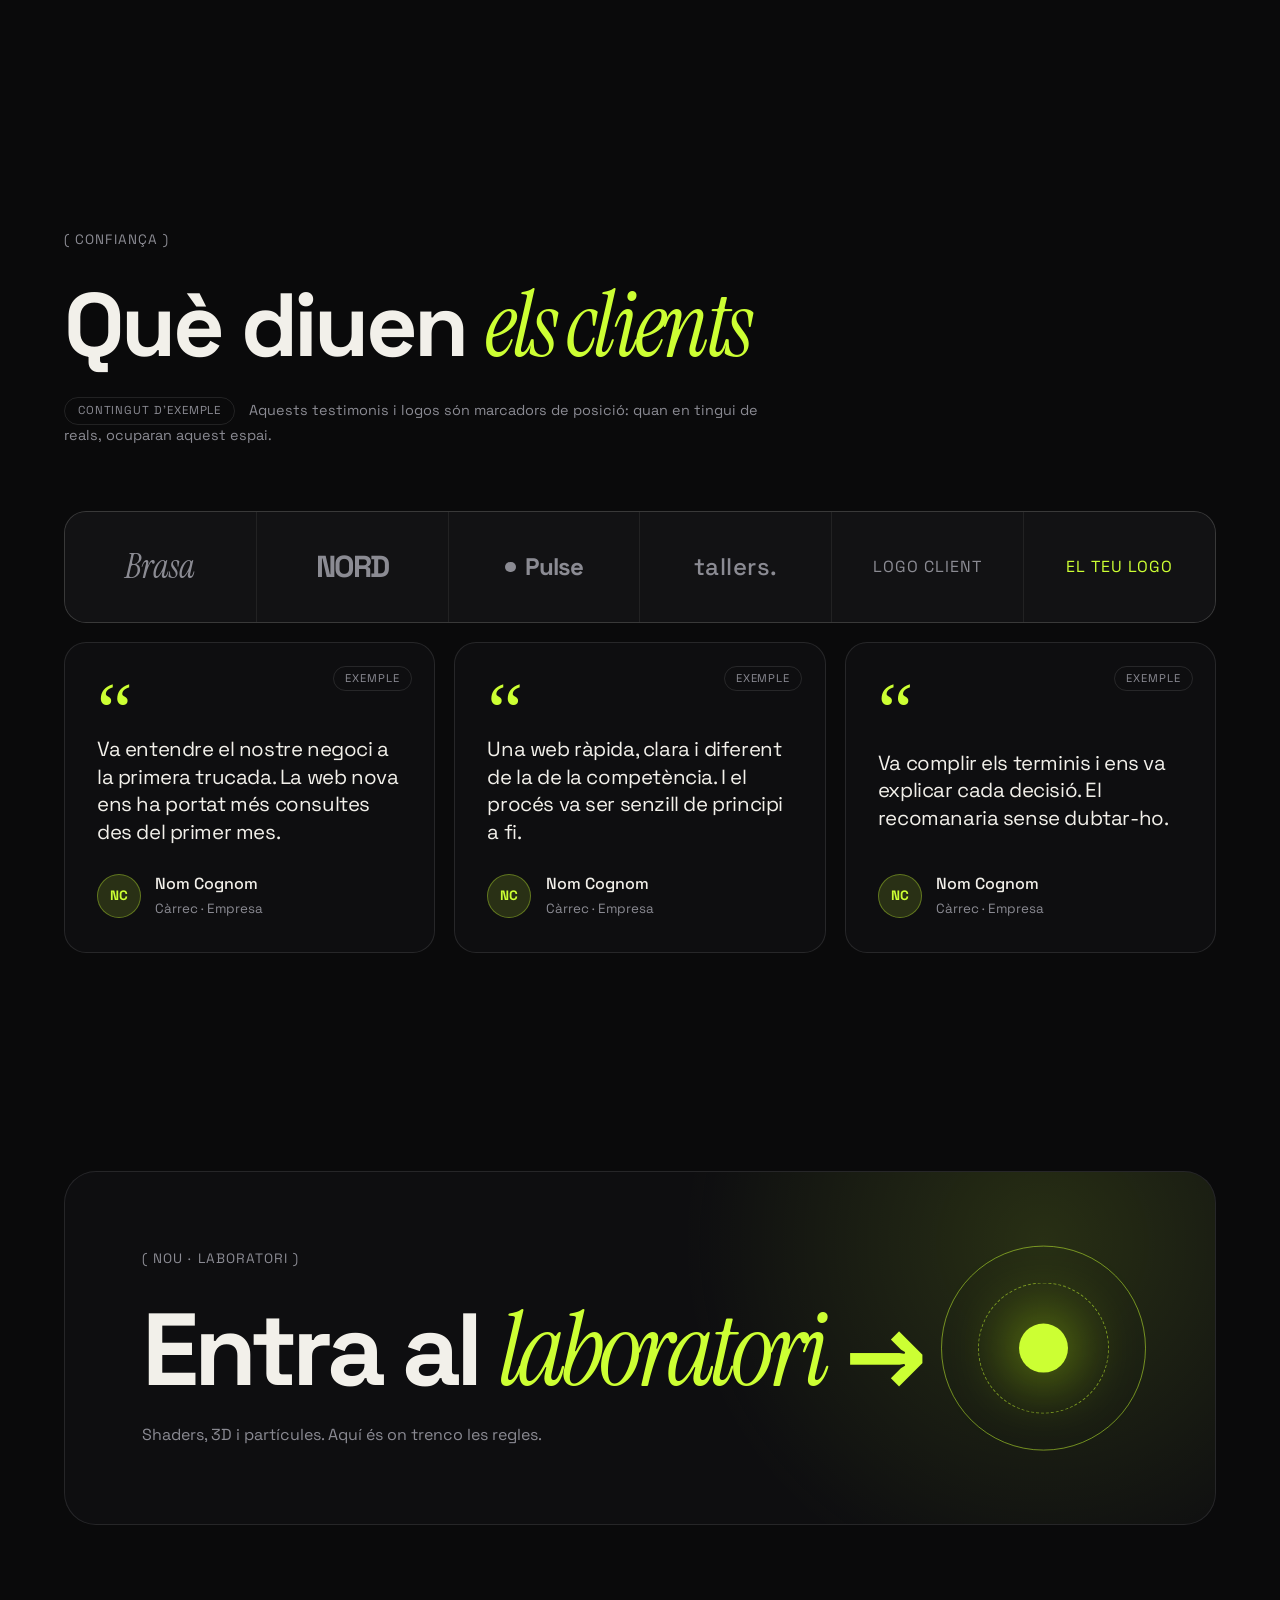
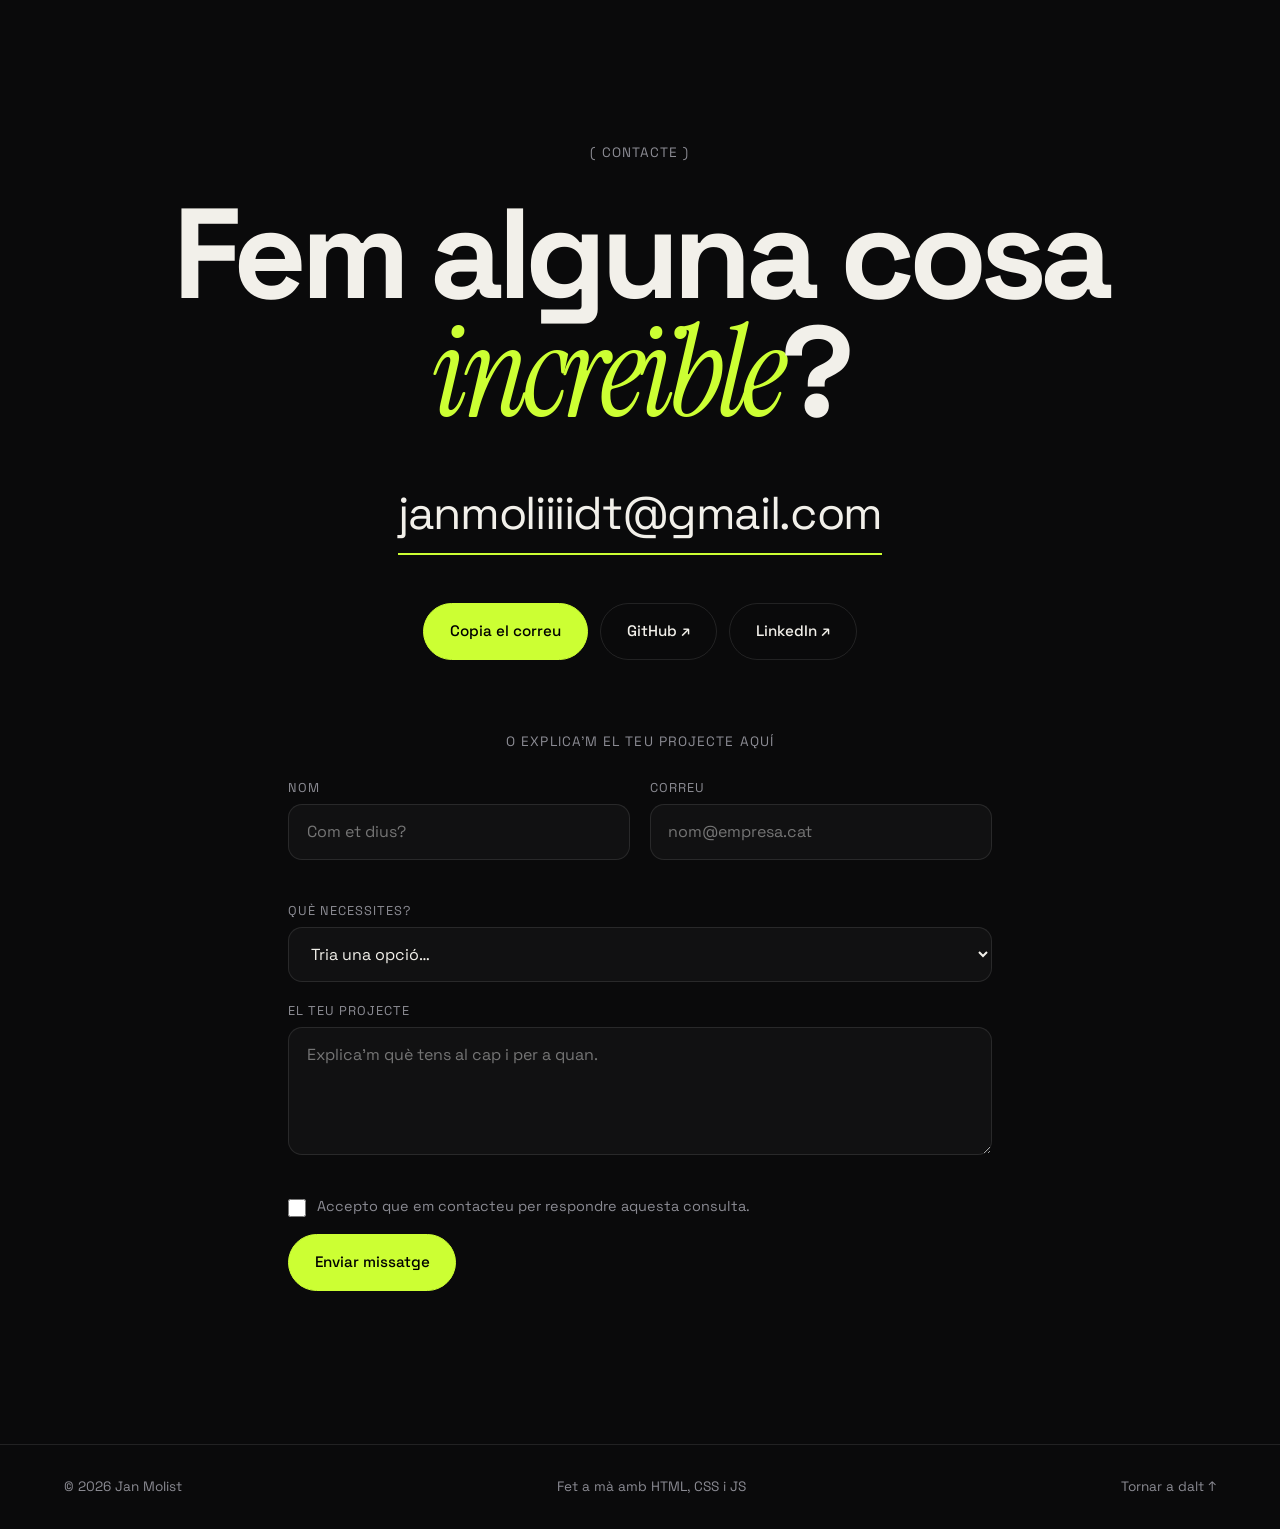
==== commit b8fb2d83: "canvisº" ====
--- a/index.html
+++ b/index.html
@@ -3,7 +3,7 @@
 <head>
   <meta charset="UTF-8">
   <meta name="viewport" content="width=device-width, initial-scale=1">
-  <title>Jan Molist · Webs a mesura que ningú oblida</title>
+  <title>Jan Molist · Webs a mesura que ningú oblidSSSa</title>
   <meta name="description" content="Disseny i desenvolupament web a mesura per a empreses. Webs ràpides, memorables i pensades per convertir. Mira els casos d'estudi i el laboratori.">
   <meta name="theme-color" content="#0a0a0b">
   <meta name="author" content="Jan Molist">
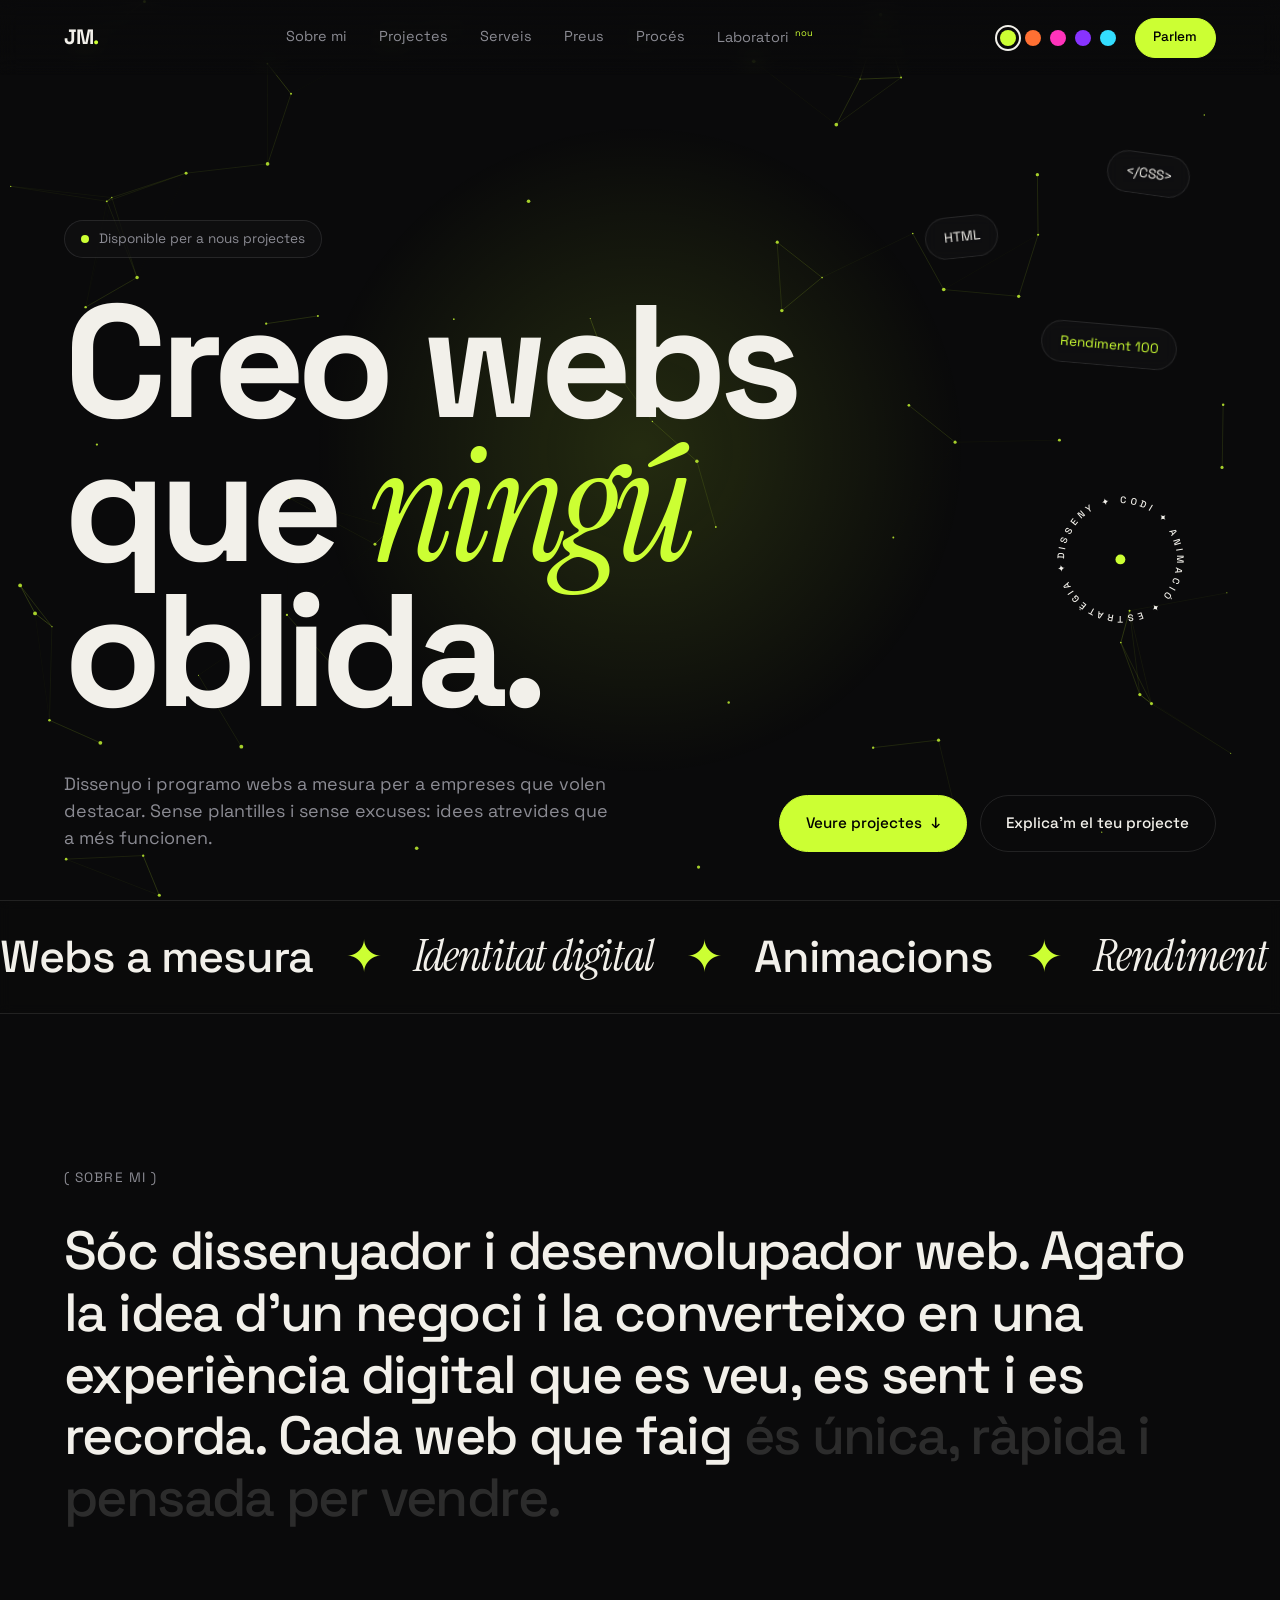
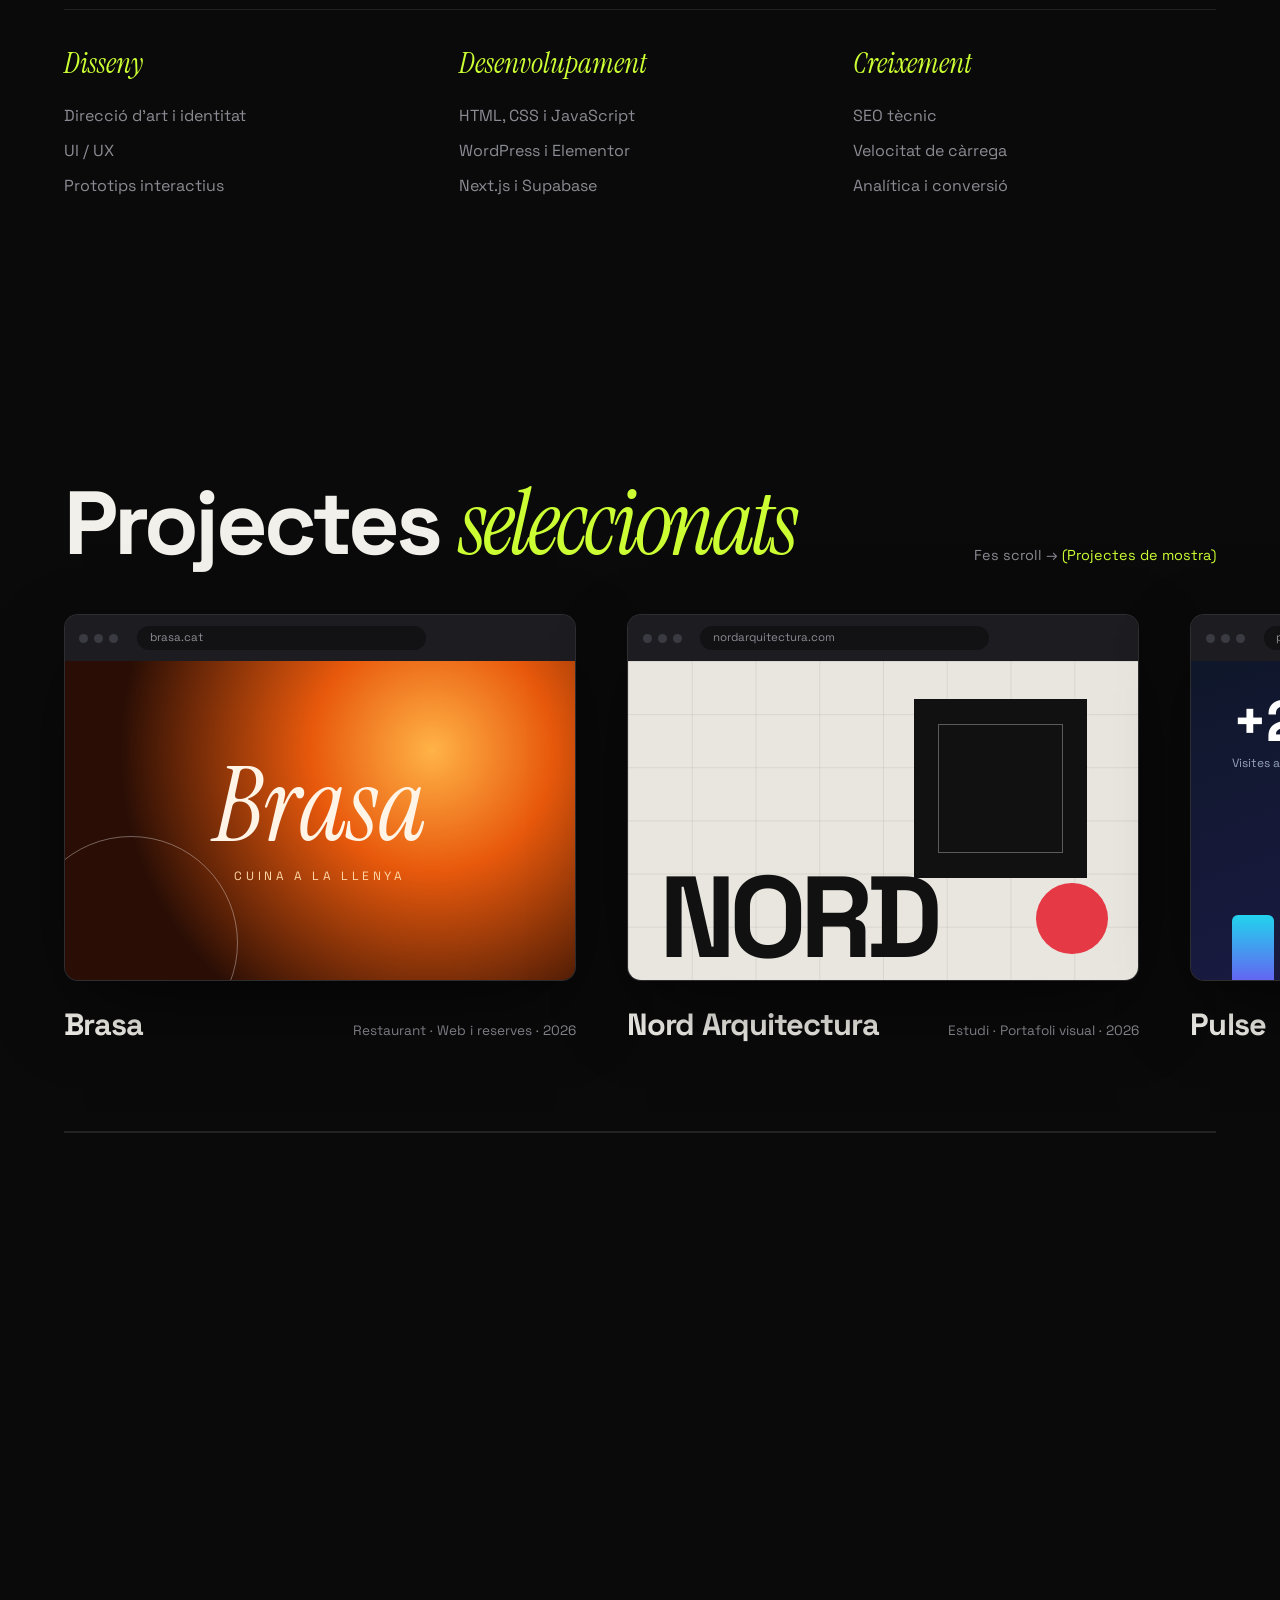
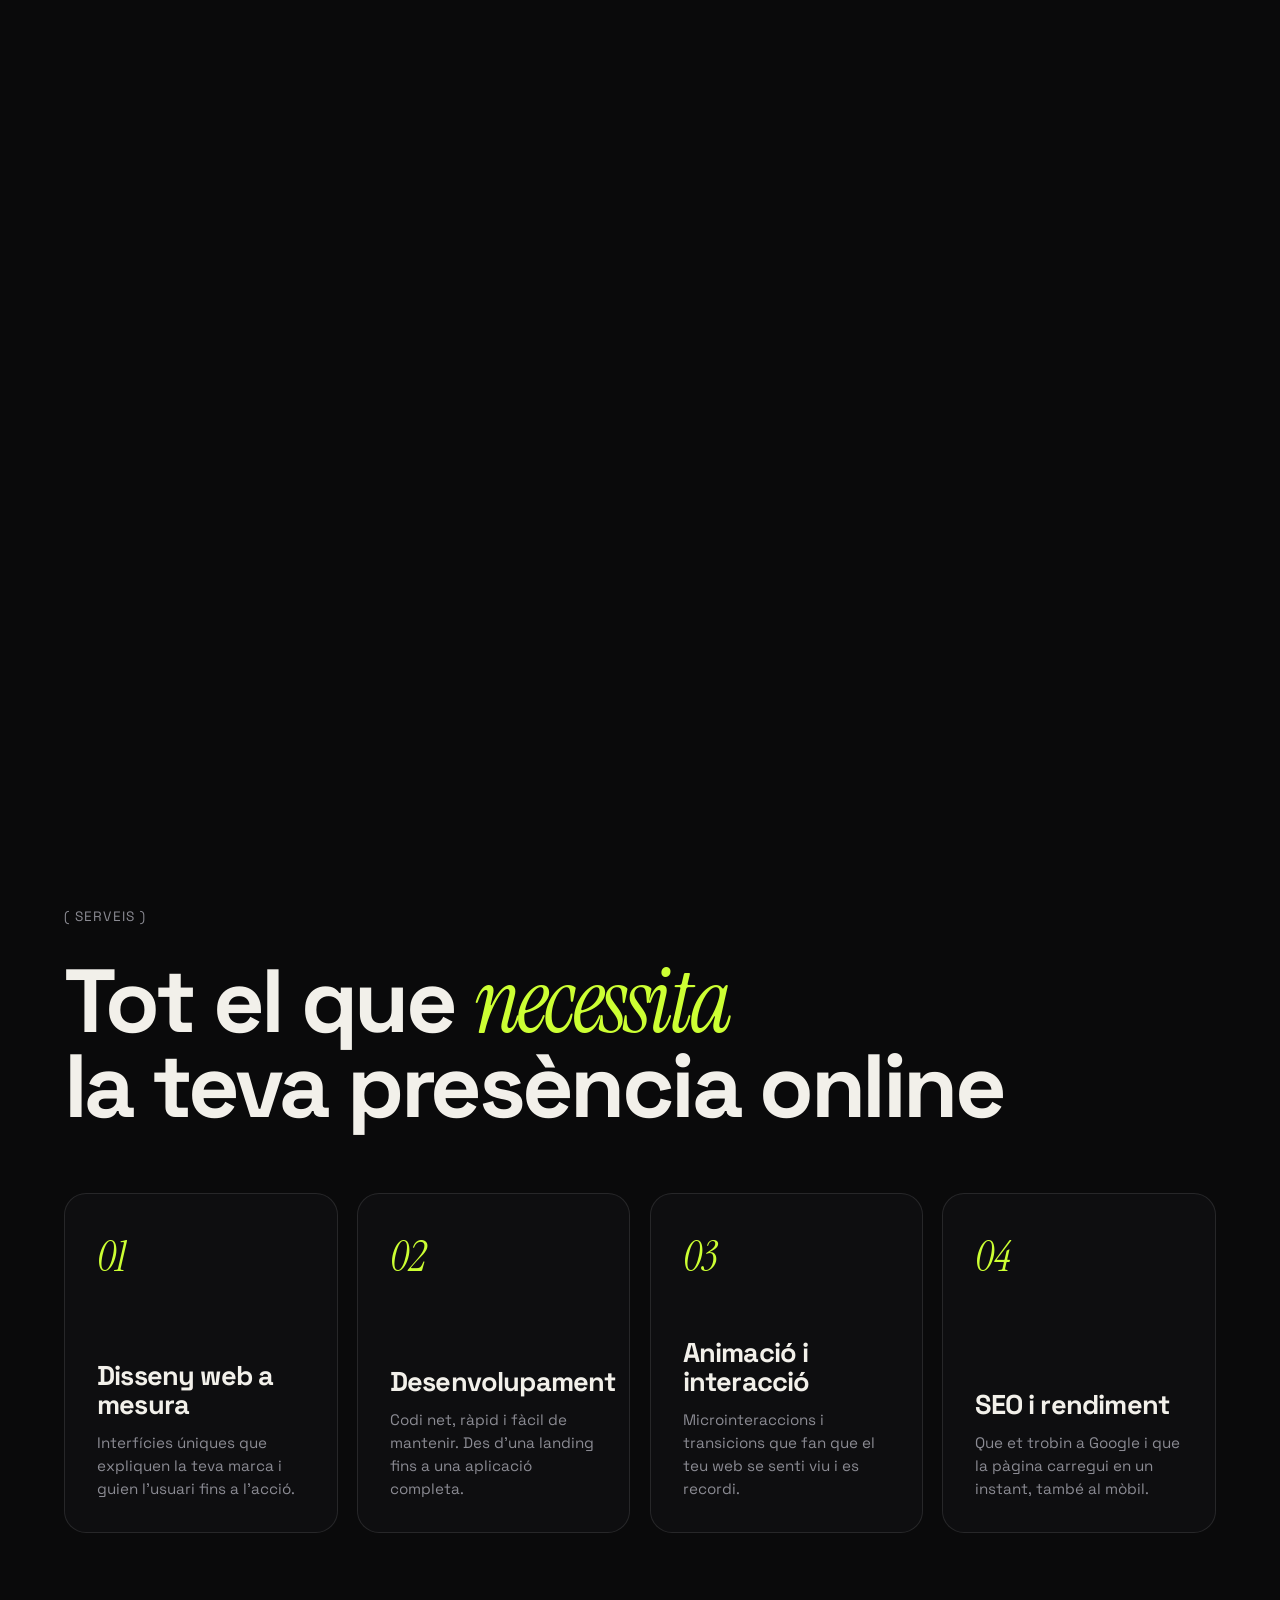
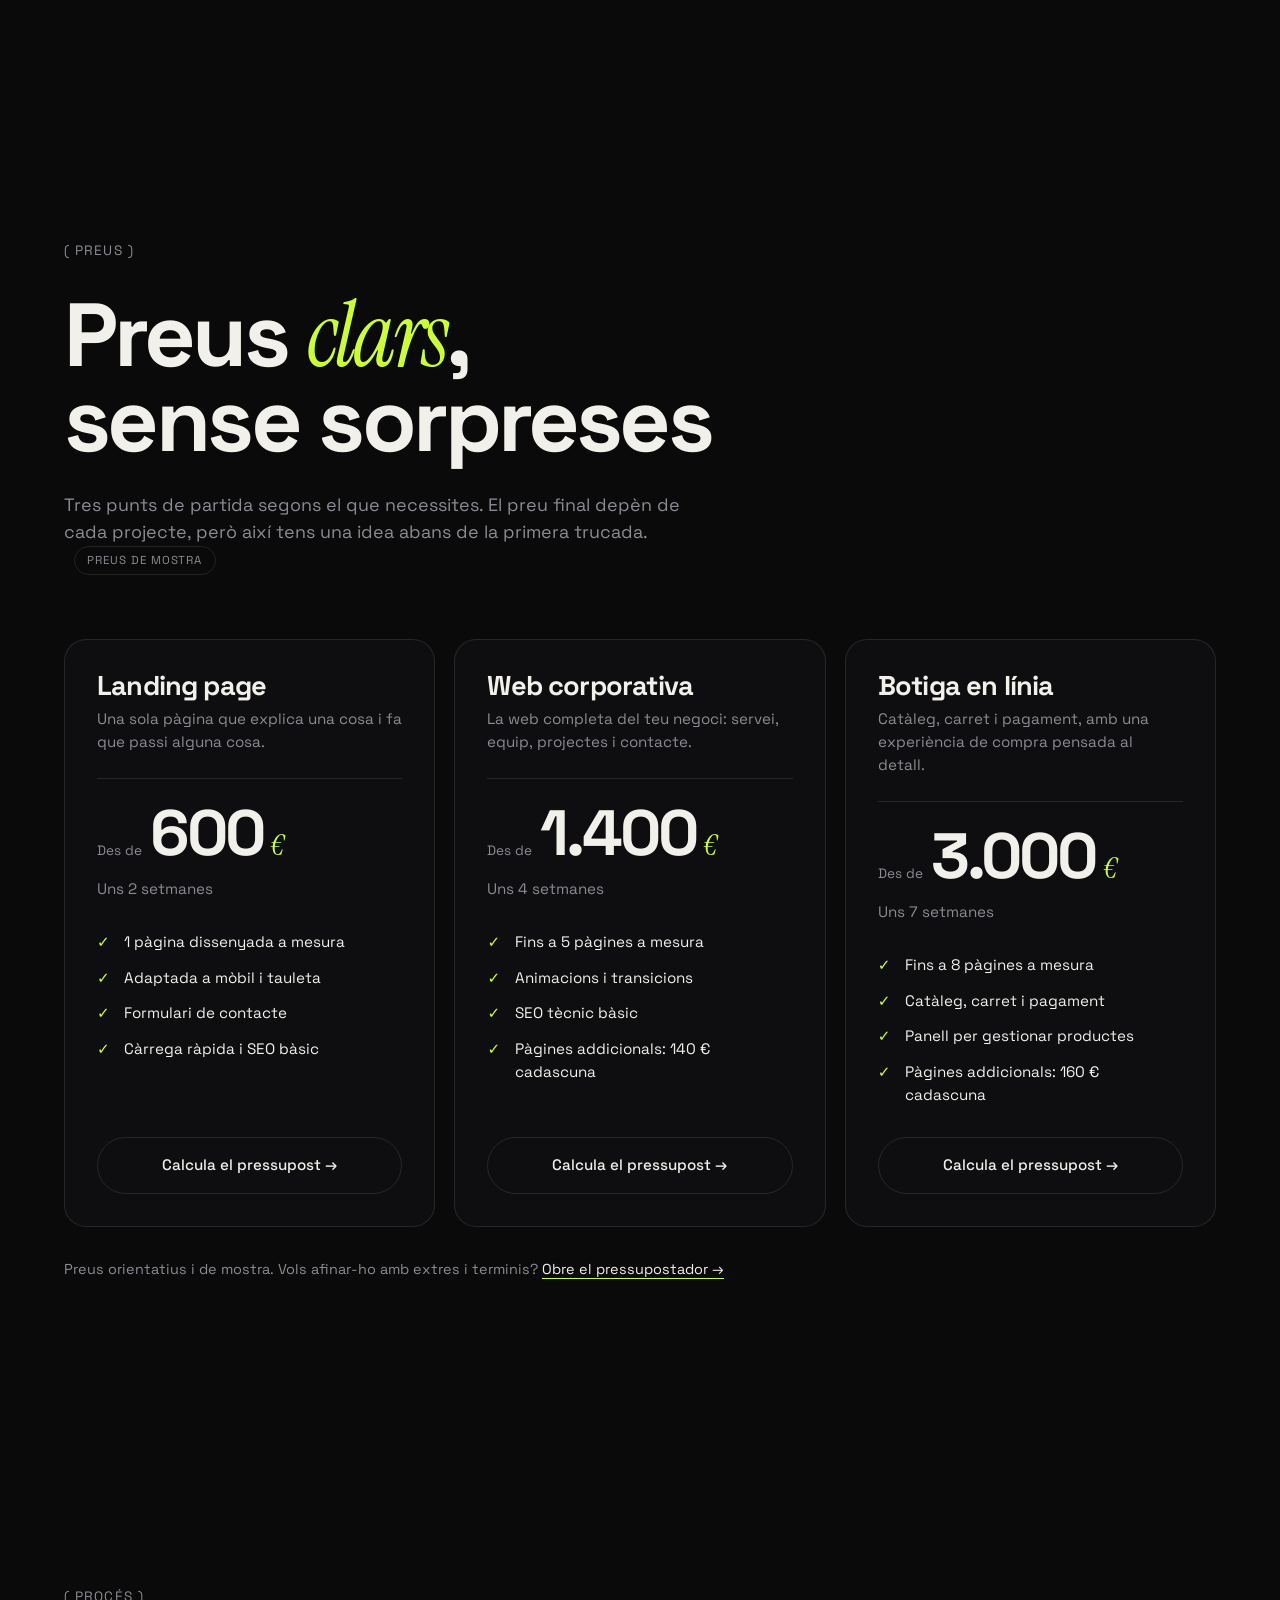
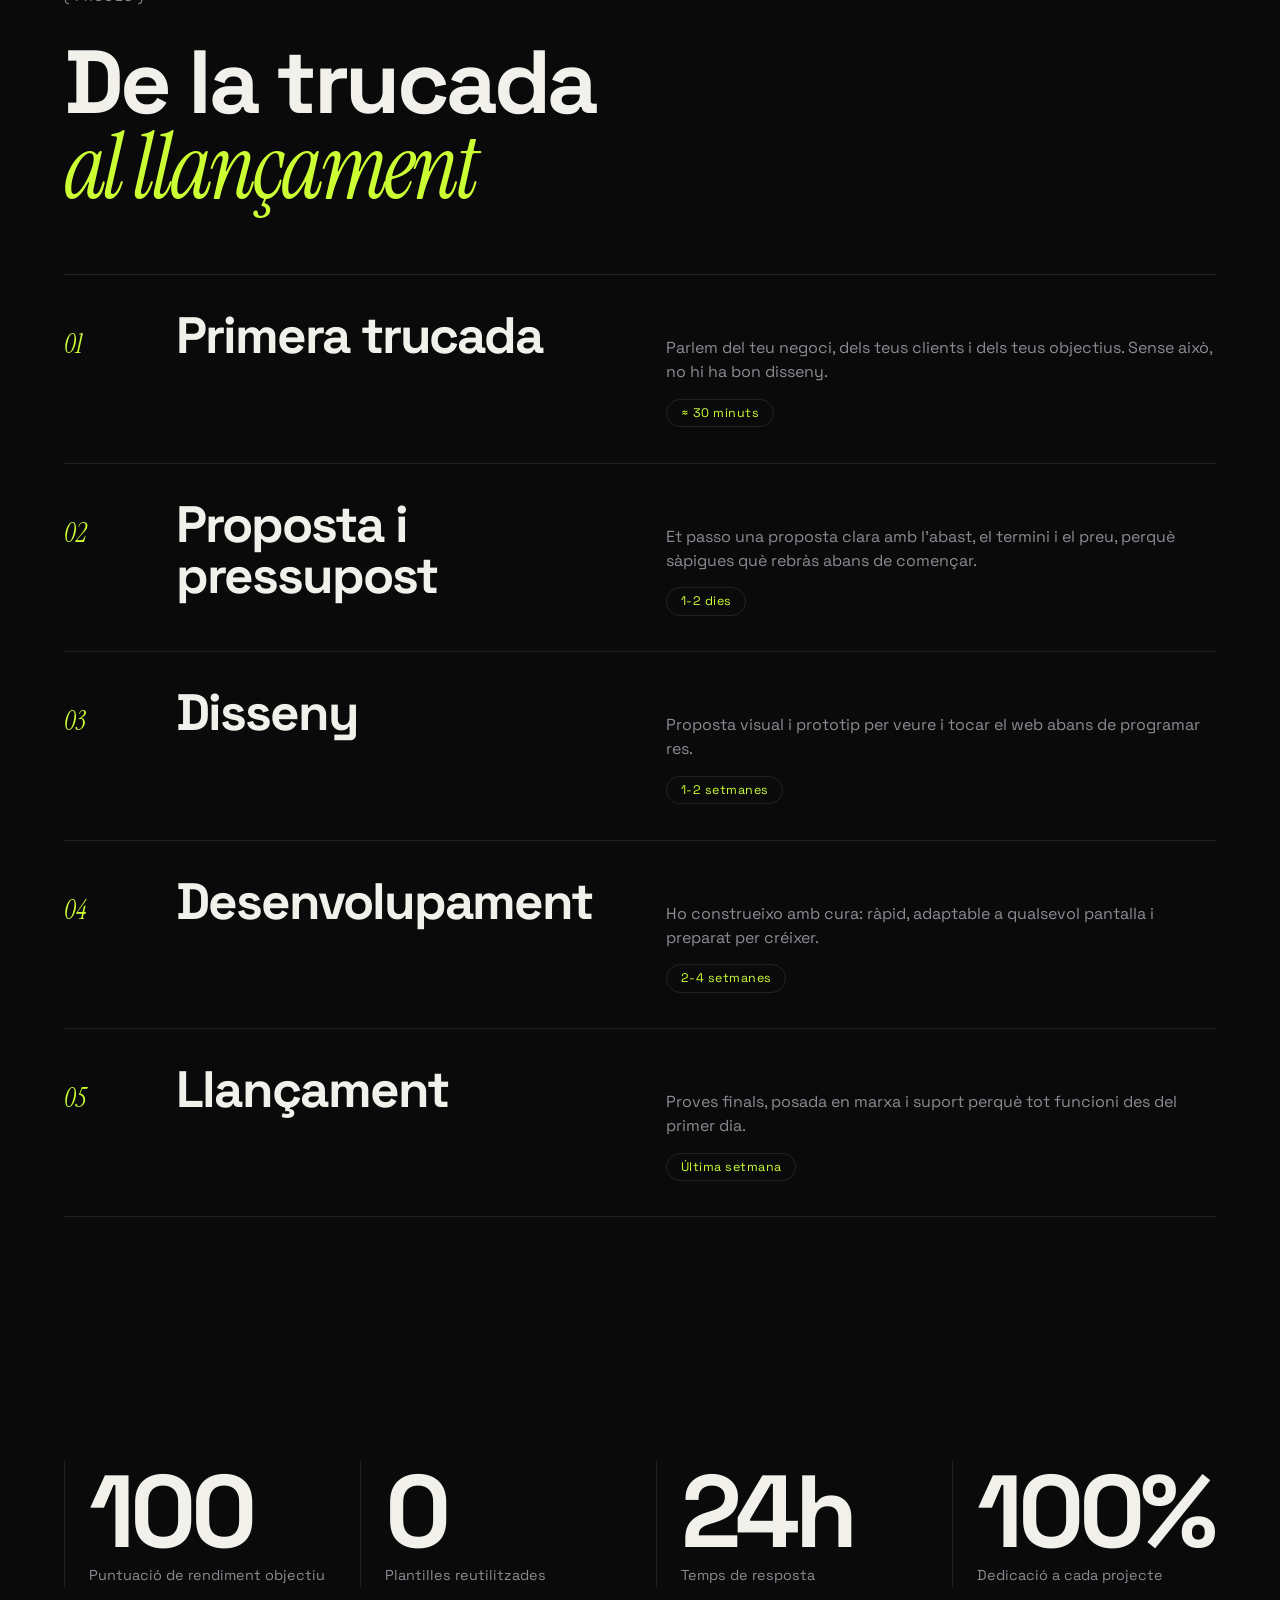
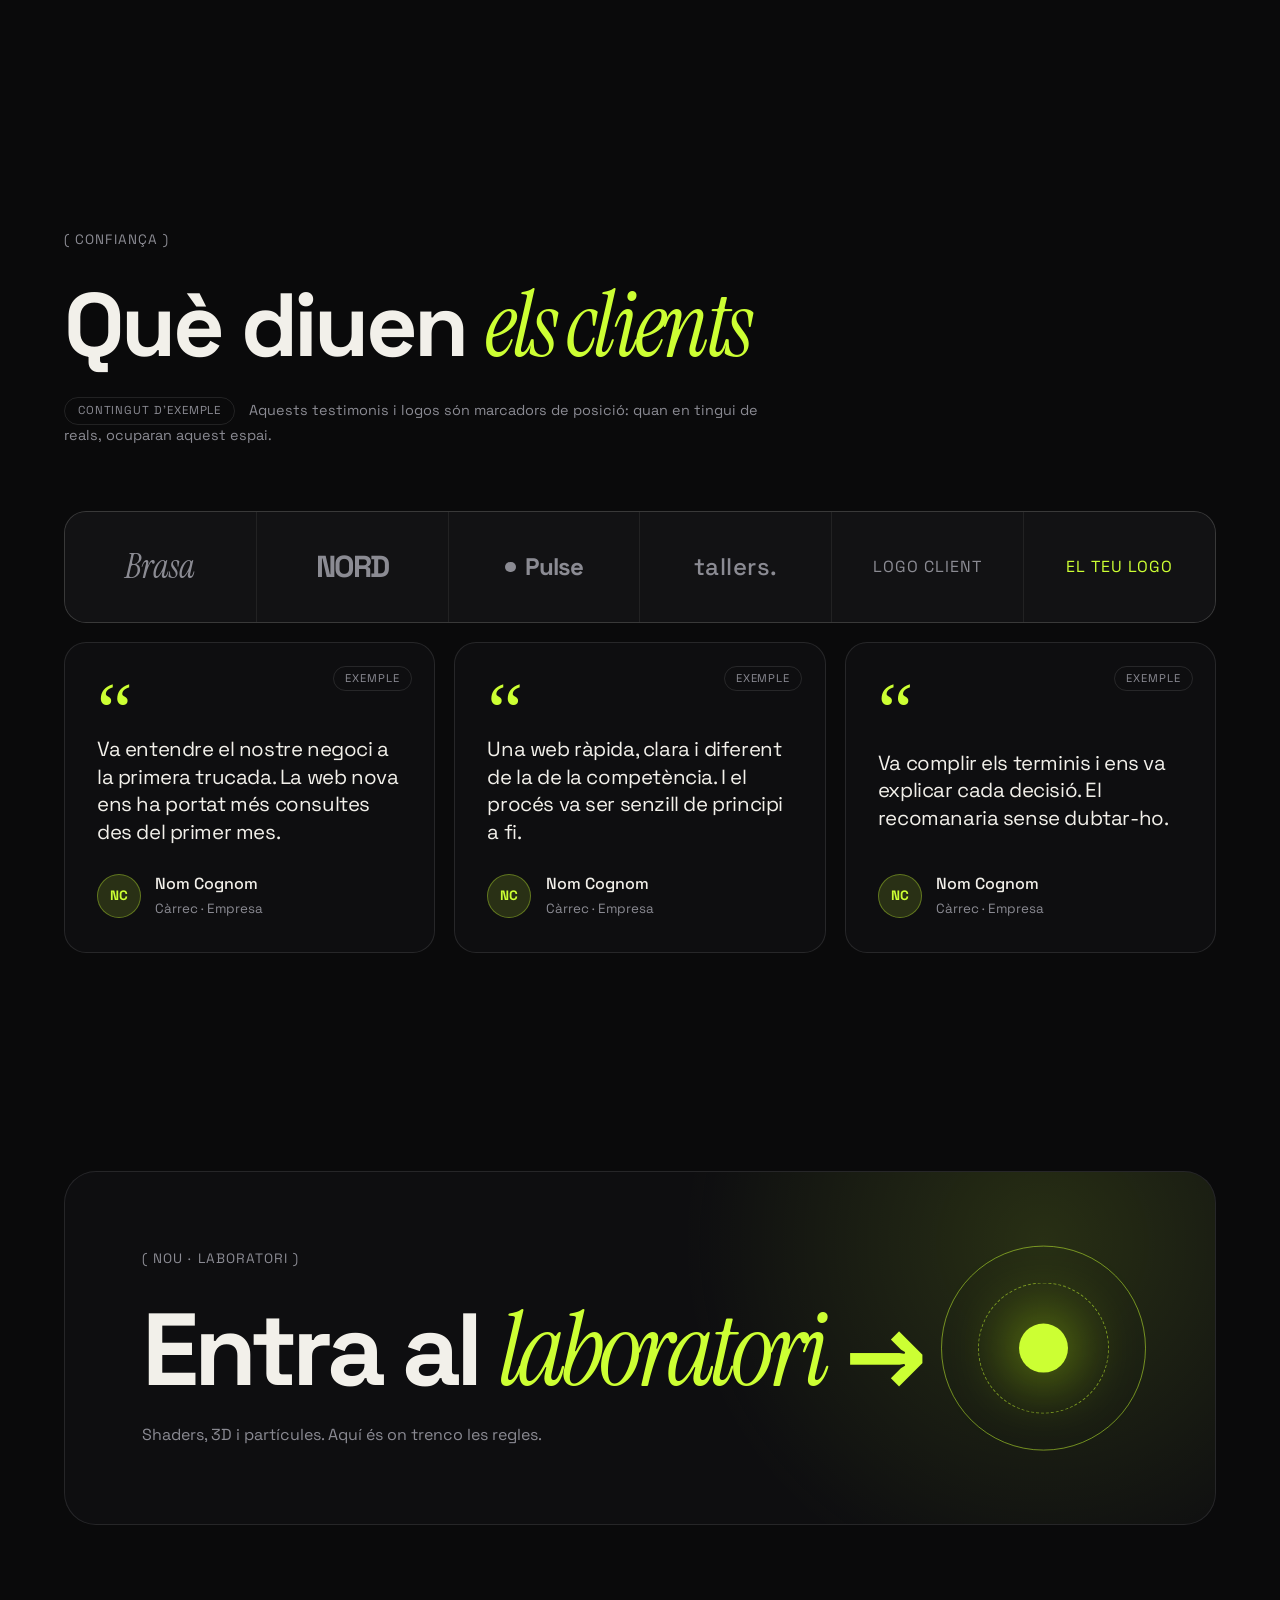
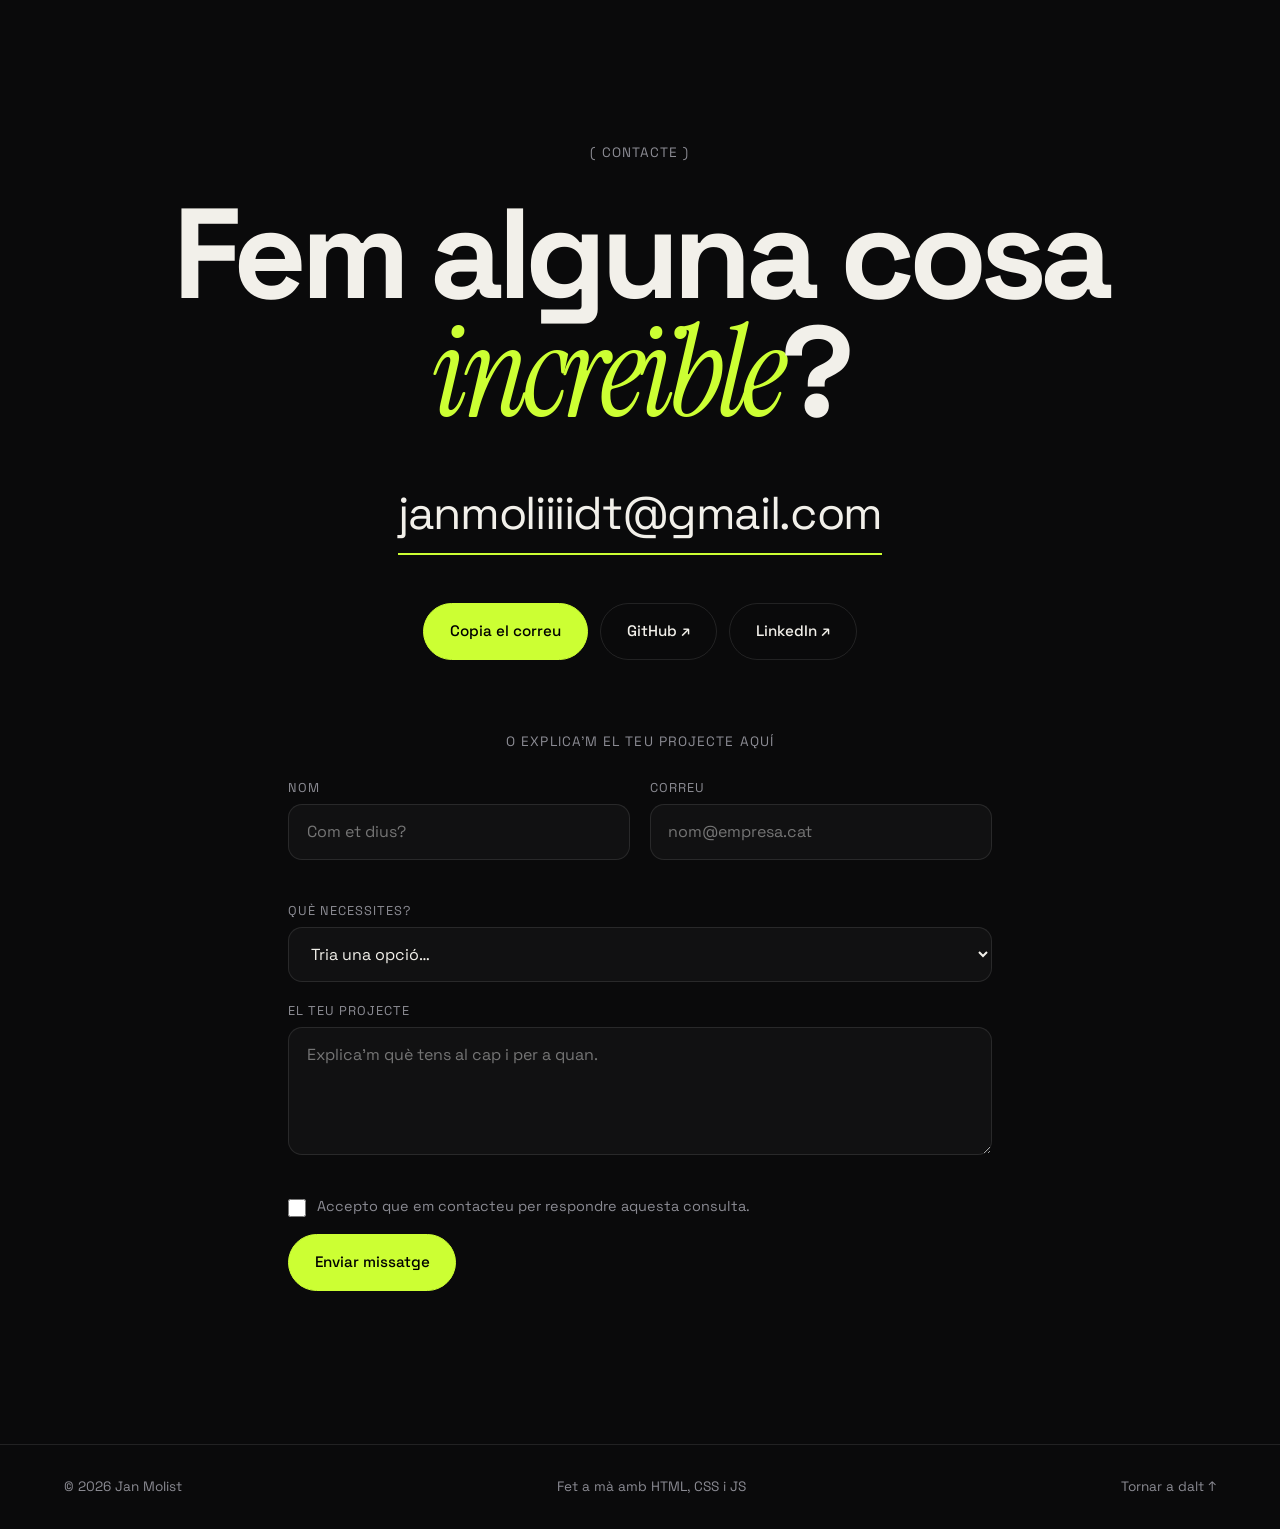
==== commit 773fd2b3: "commit" ====
--- a/index.html
+++ b/index.html
@@ -3,7 +3,7 @@
 <head>
   <meta charset="UTF-8">
   <meta name="viewport" content="width=device-width, initial-scale=1">
-  <title>Jan Molist · Webs a mesura que ningú oblidSSSa</title>
+  <title>Jan Molist · Webs a mesura que ningú oblida</title>
   <meta name="description" content="Disseny i desenvolupament web a mesura per a empreses. Webs ràpides, memorables i pensades per convertir. Mira els casos d'estudi i el laboratori.">
   <meta name="theme-color" content="#0a0a0b">
   <meta name="author" content="Jan Molist">
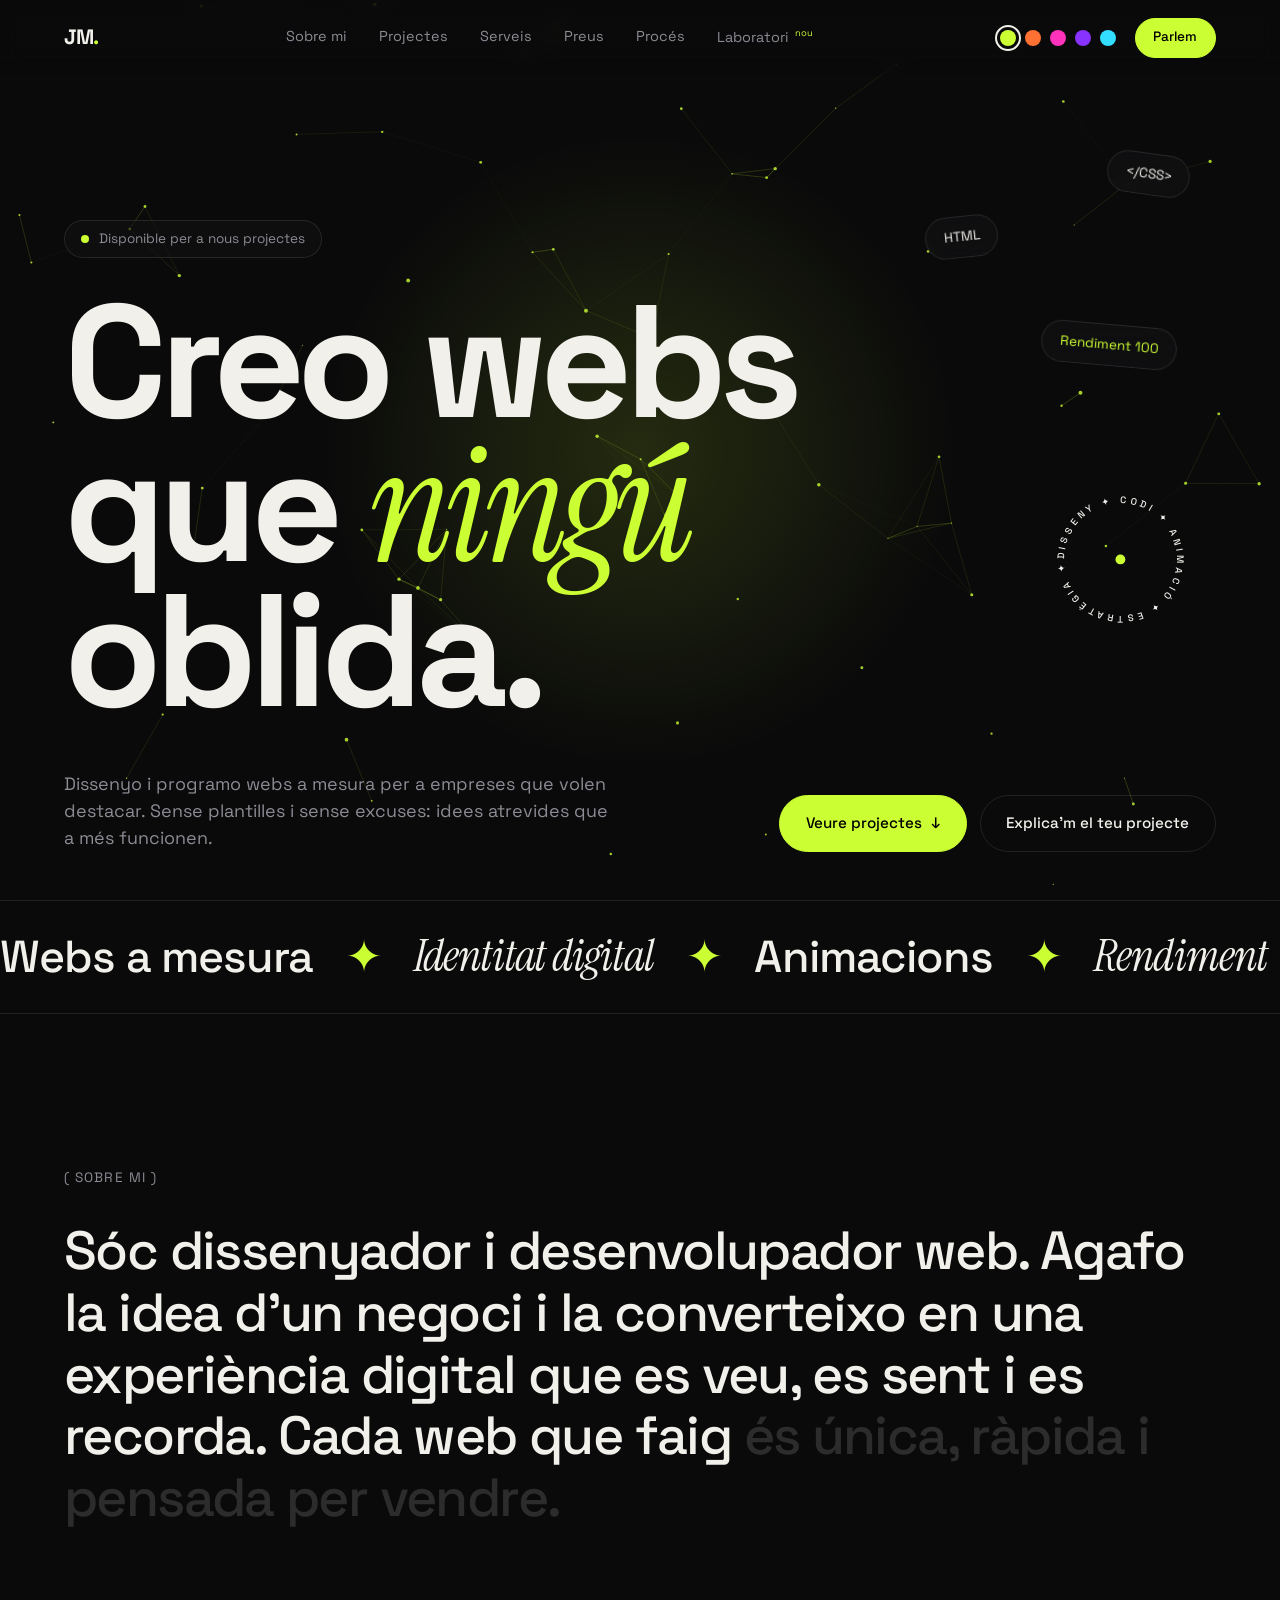
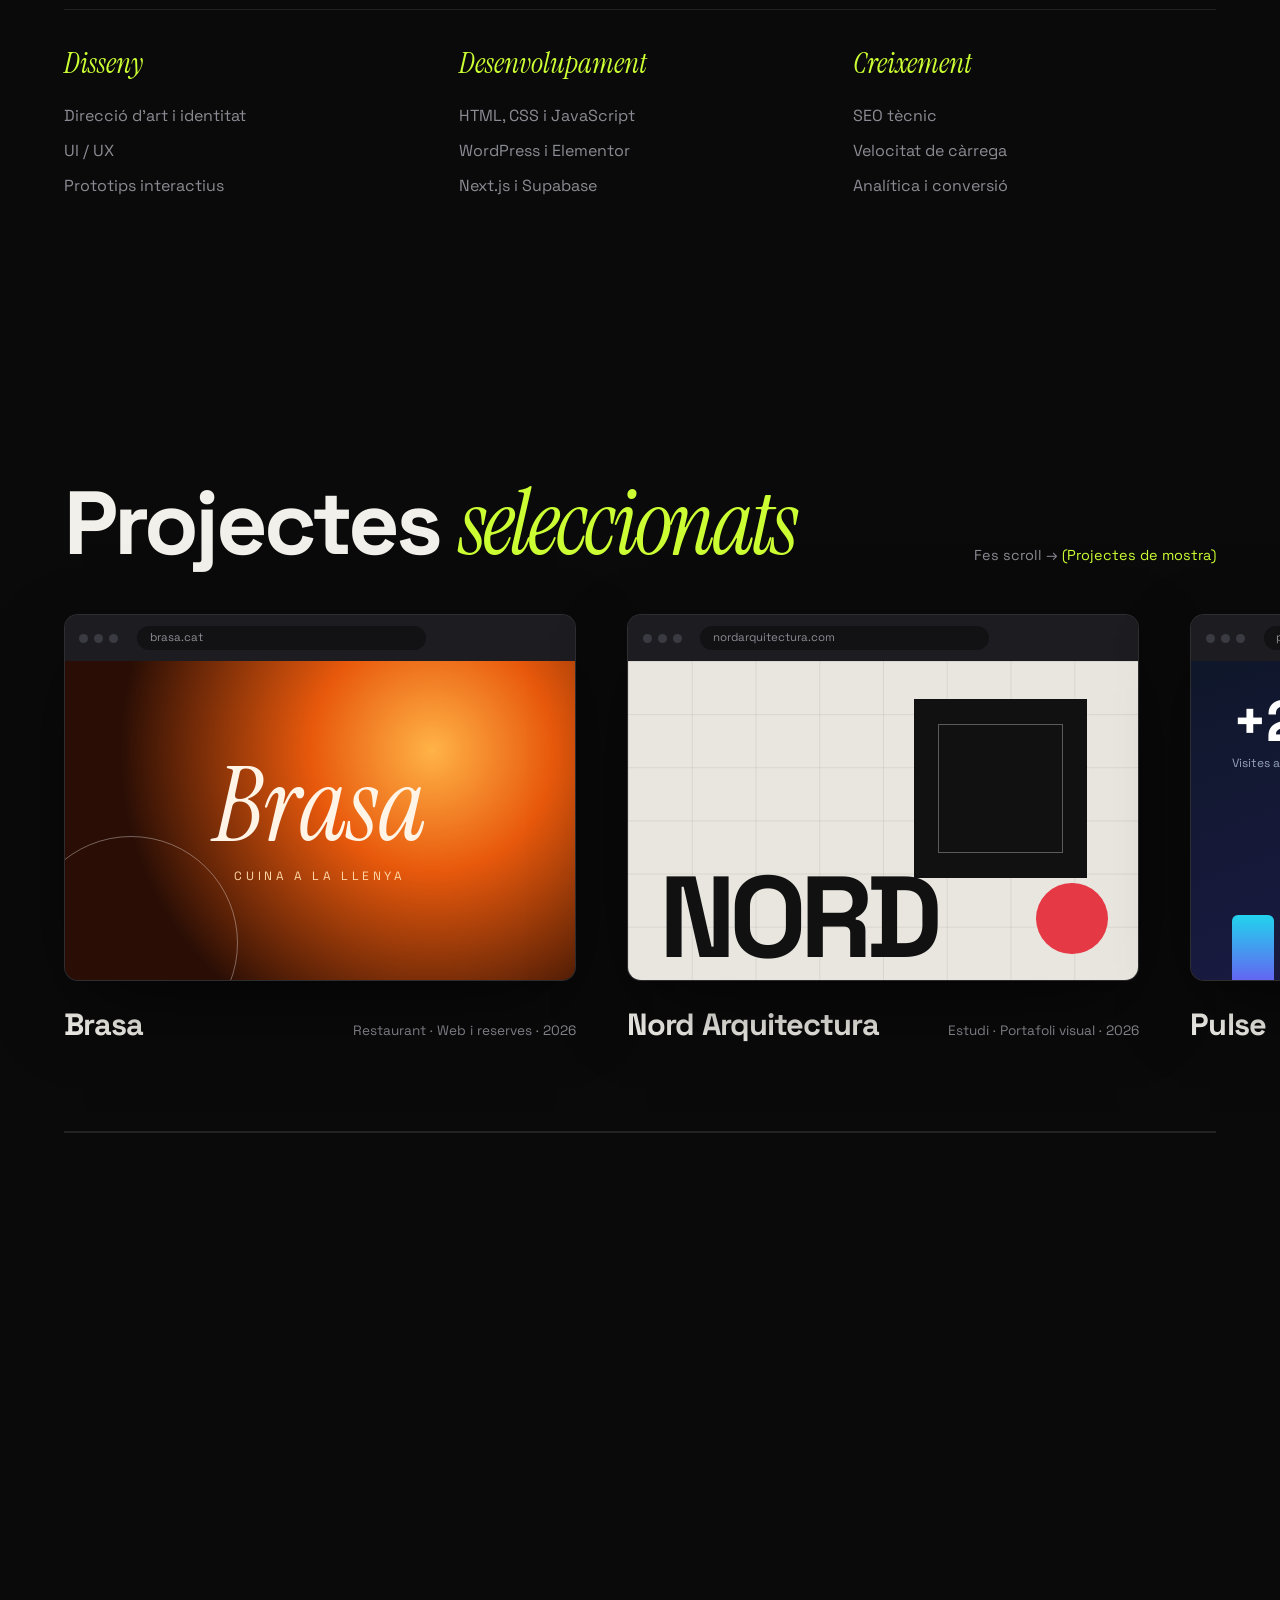
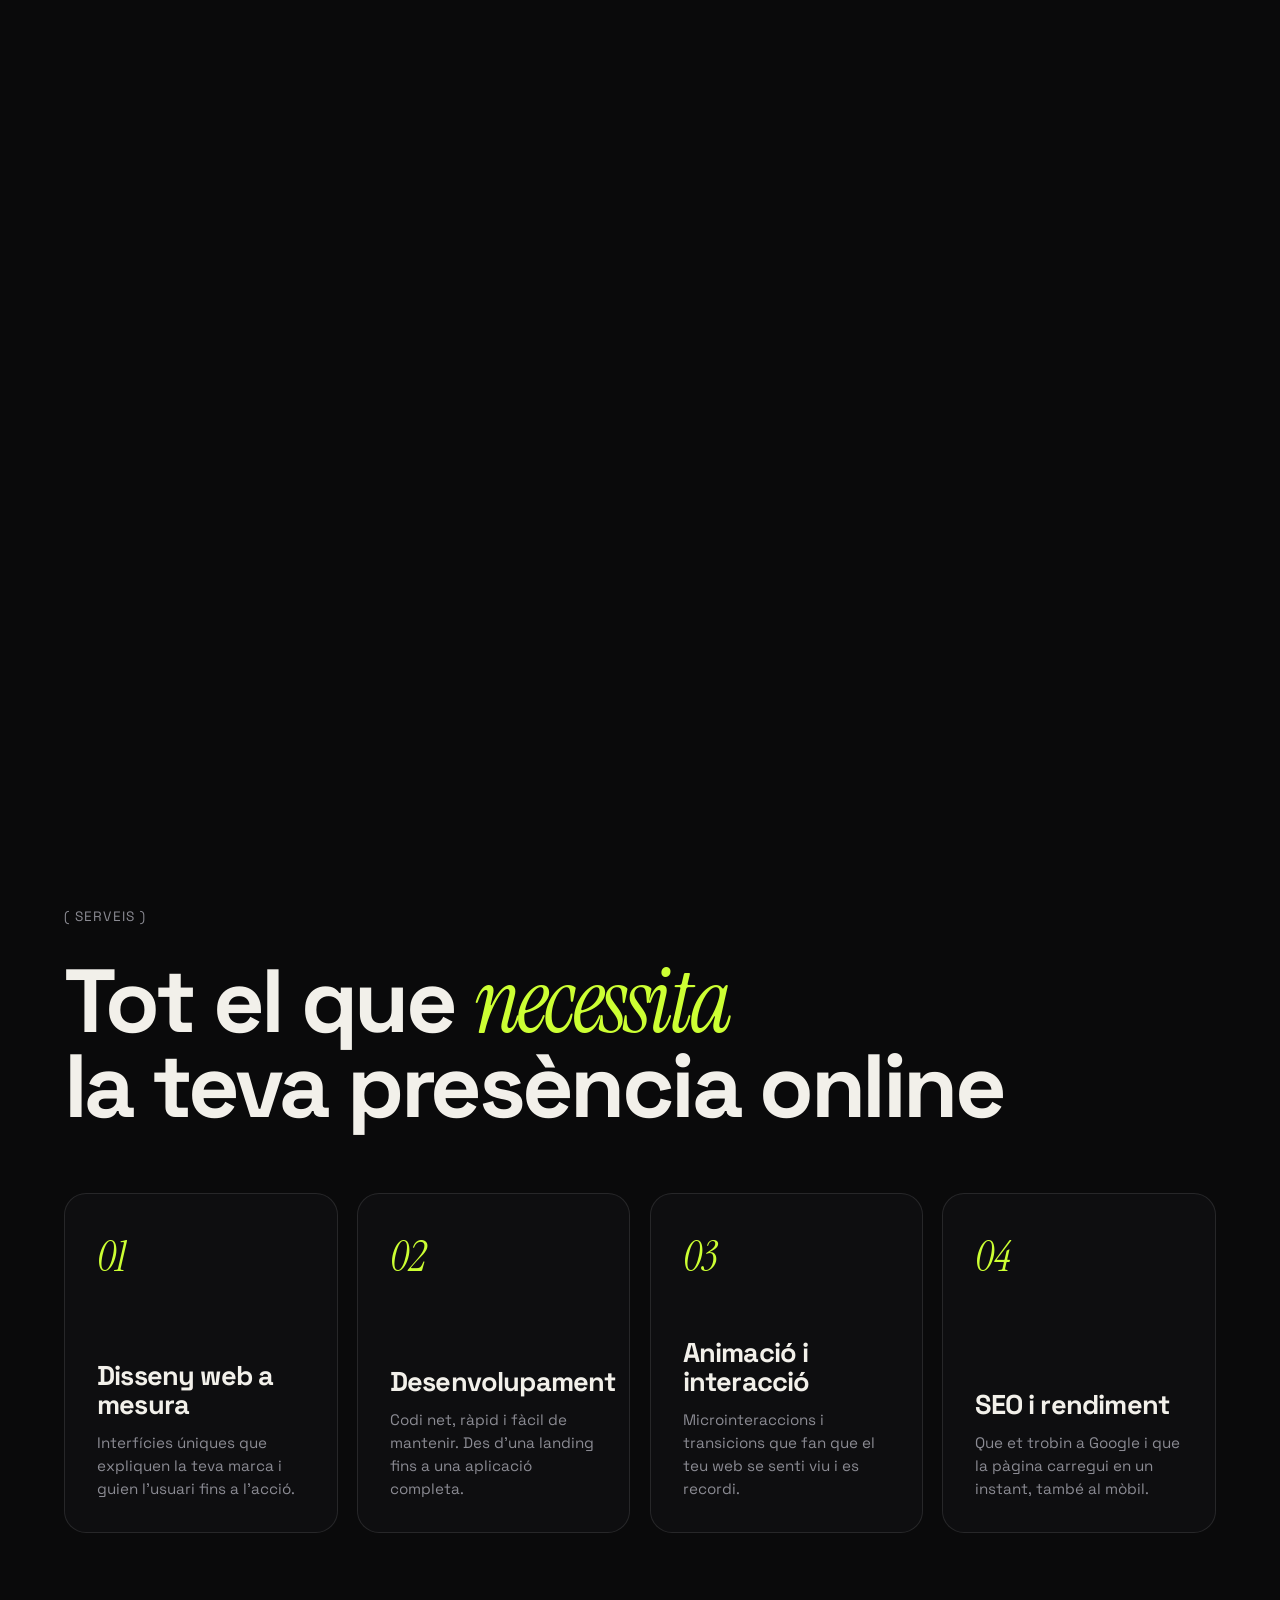
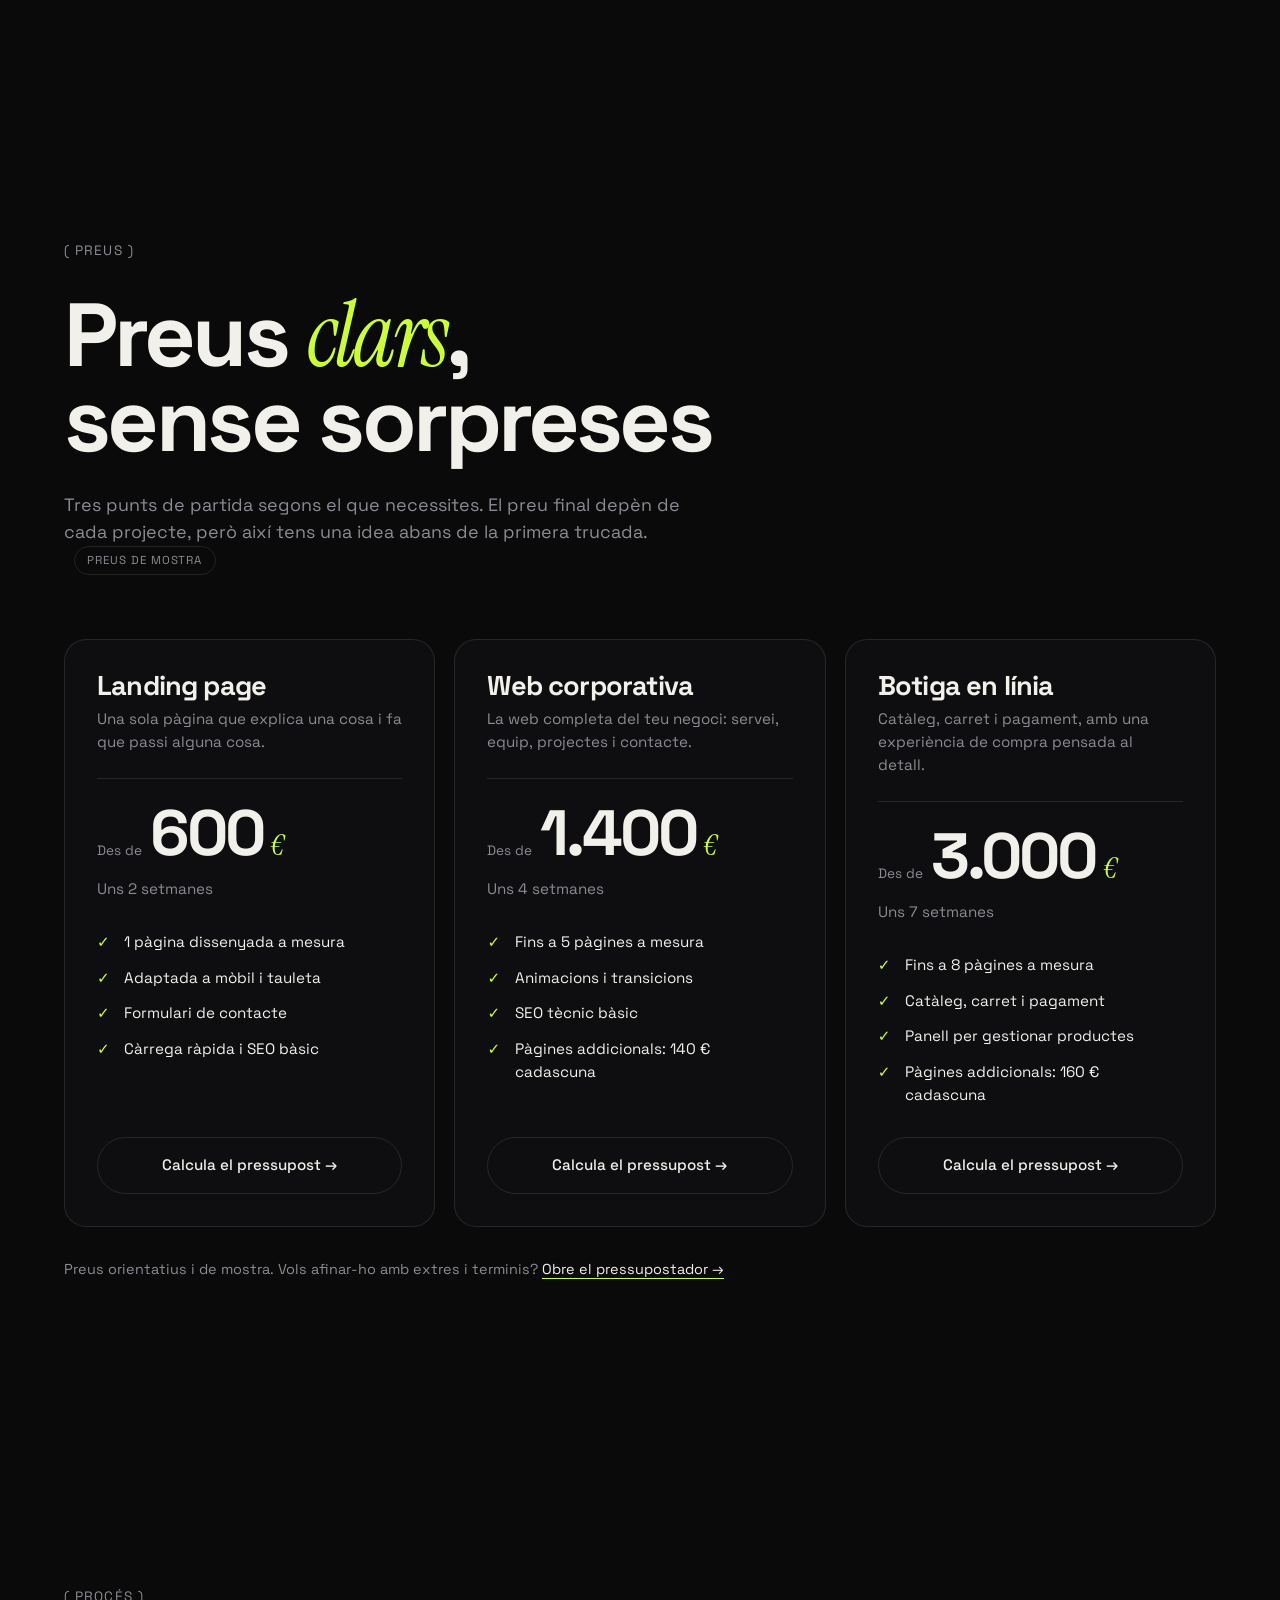
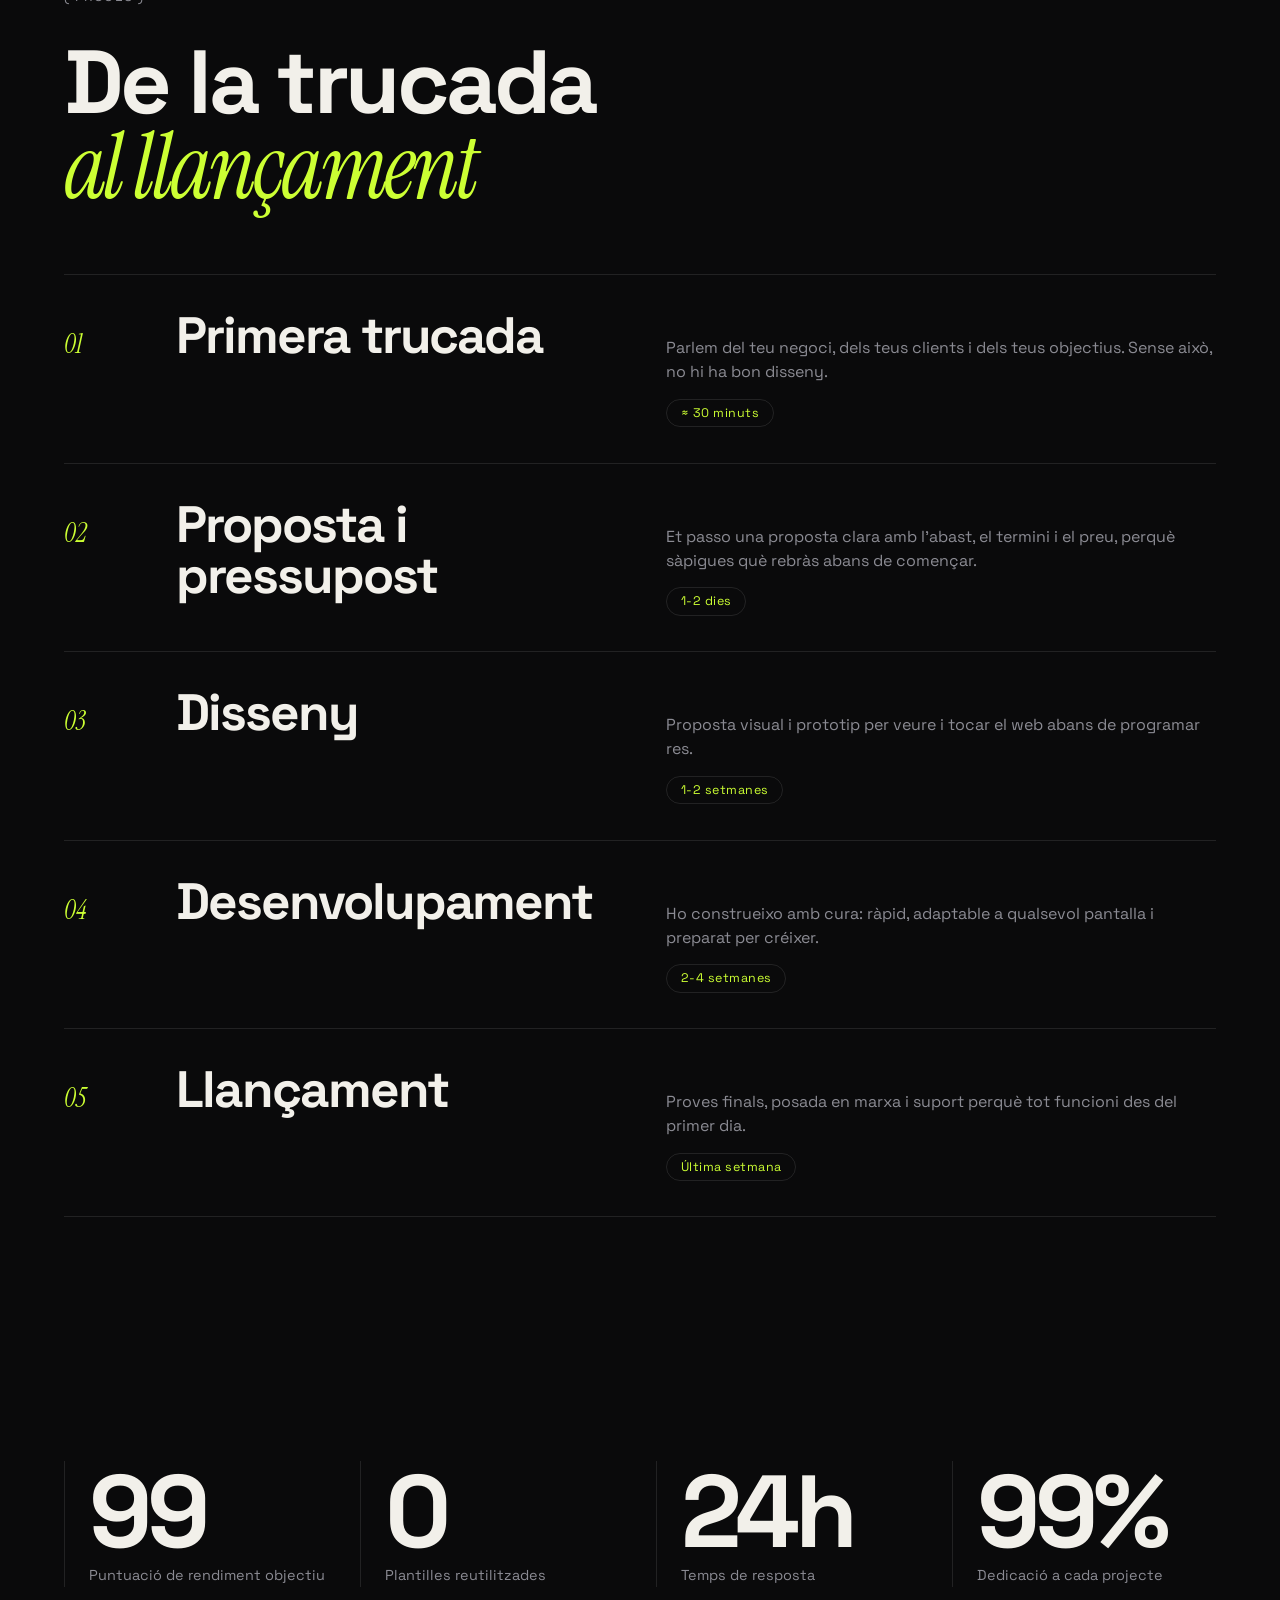
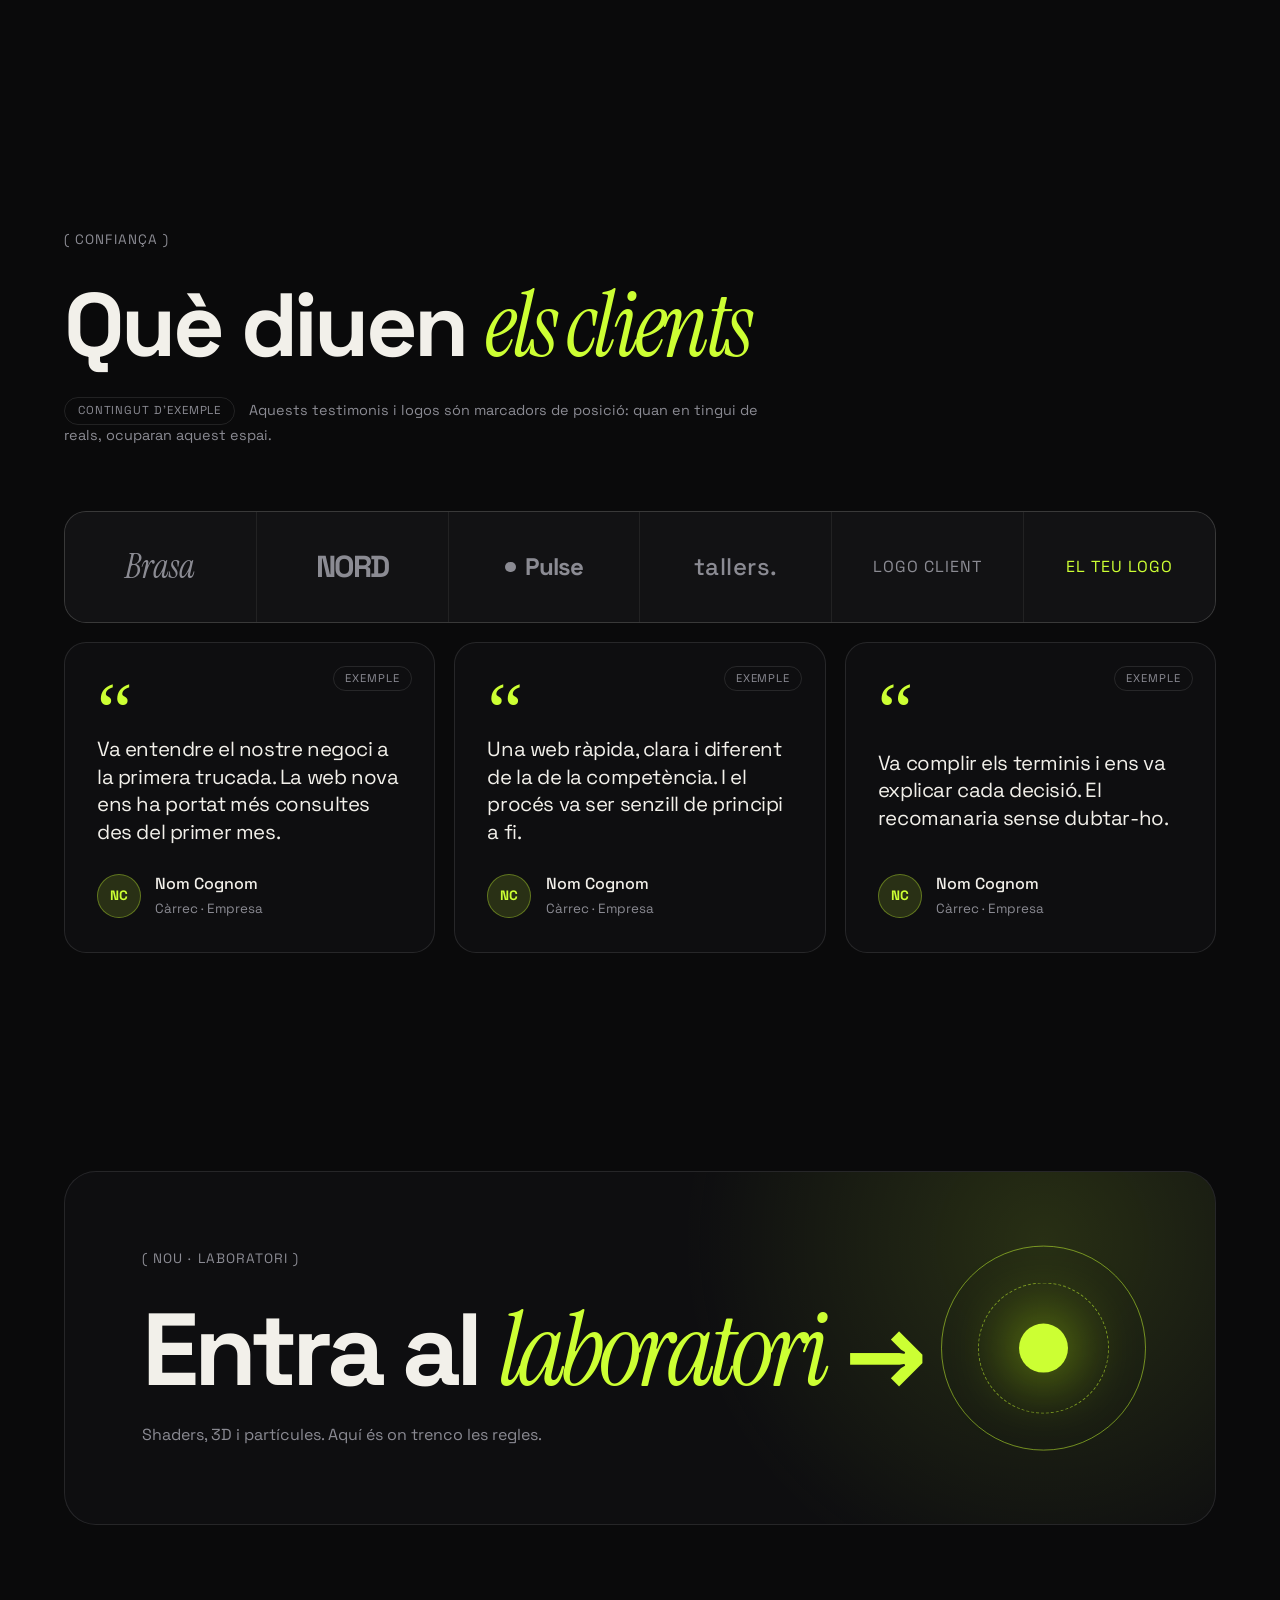
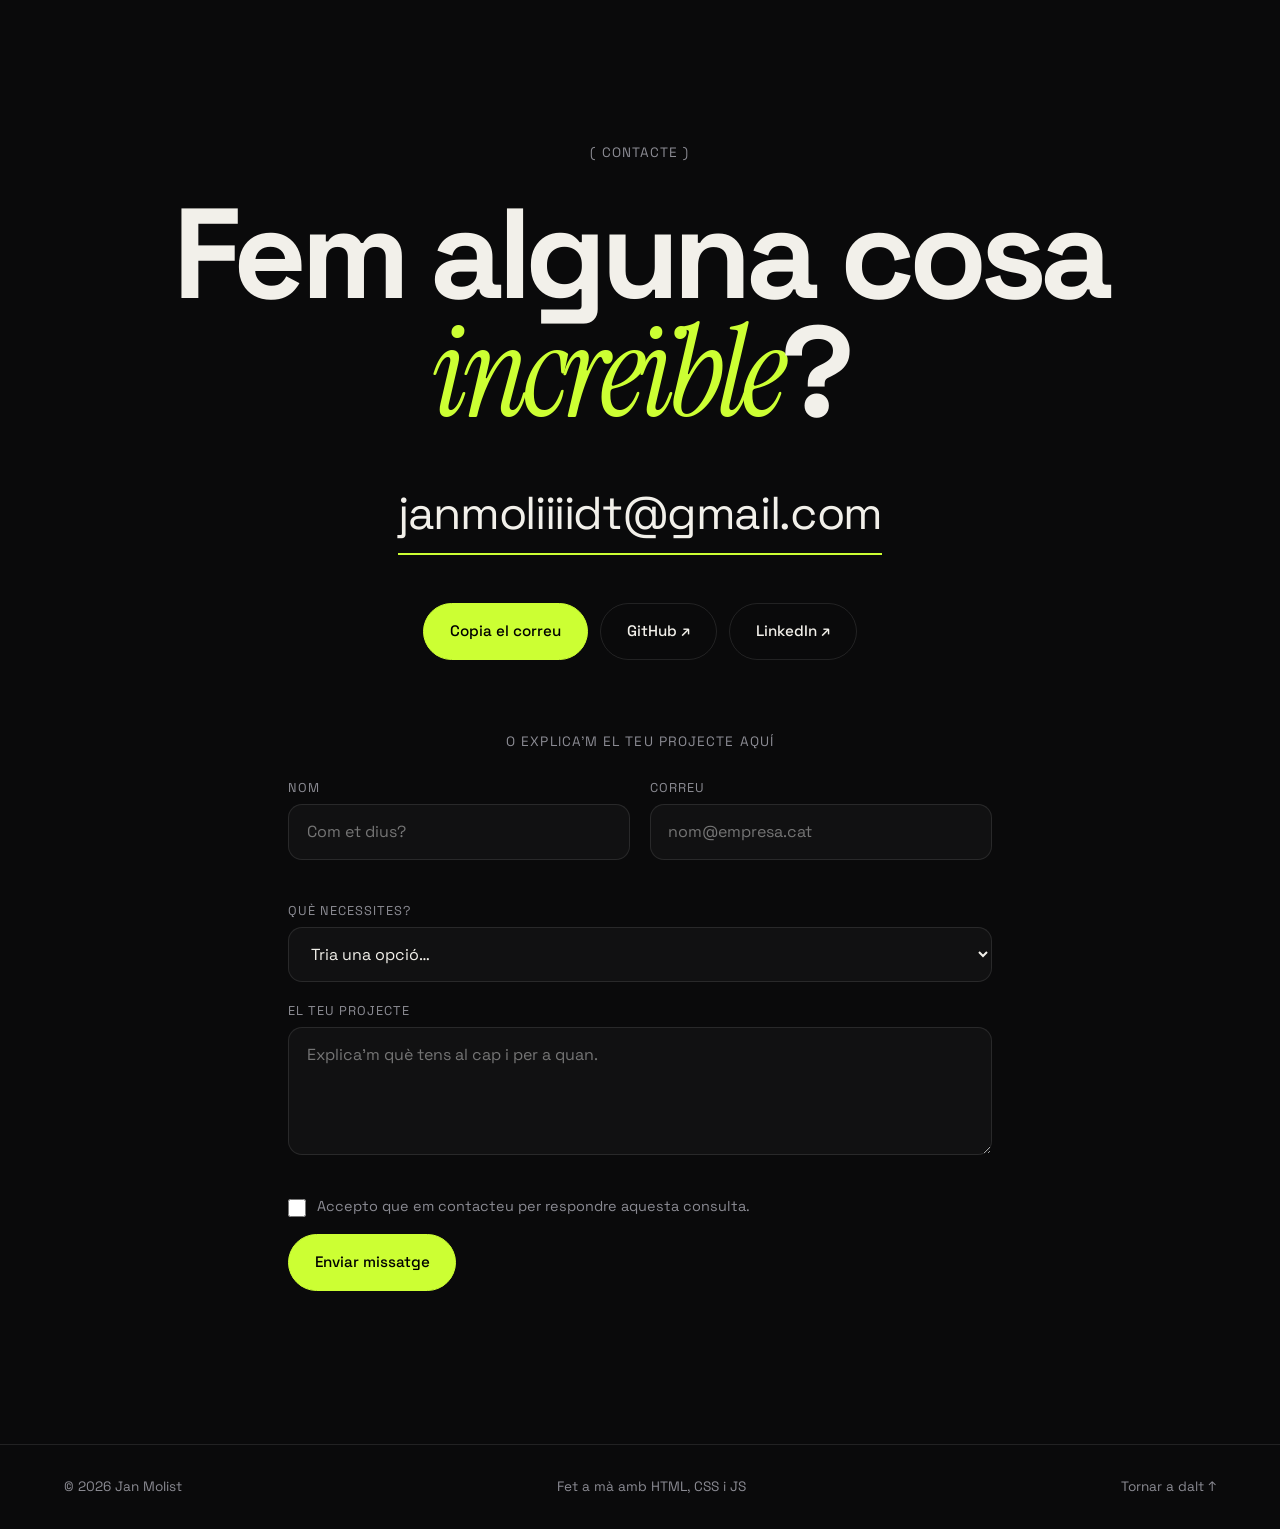
==== commit 8b3f81e5: "commit" ====
--- a/index.html
+++ b/index.html
@@ -39,7 +39,7 @@
     "name": "Jan Molist · Webs a mesura",
     "url": "https://elteudomini.cat/",
     "image": "https://elteudomini.cat/og.png",
-    "email": "janmoliiiidt@gmail.com",
+    "email": "janmoliiiist@gmail.com",
     "description": "Disseny i desenvolupament web a mesura per a empreses: webs ràpides, memorables i pensades per convertir.",
     "serviceType": ["Disseny web a mesura", "Desenvolupament web", "Animació i interacció", "SEO tècnic i rendiment"],
     "founder": { "@type": "Person", "name": "Jan Molist" }
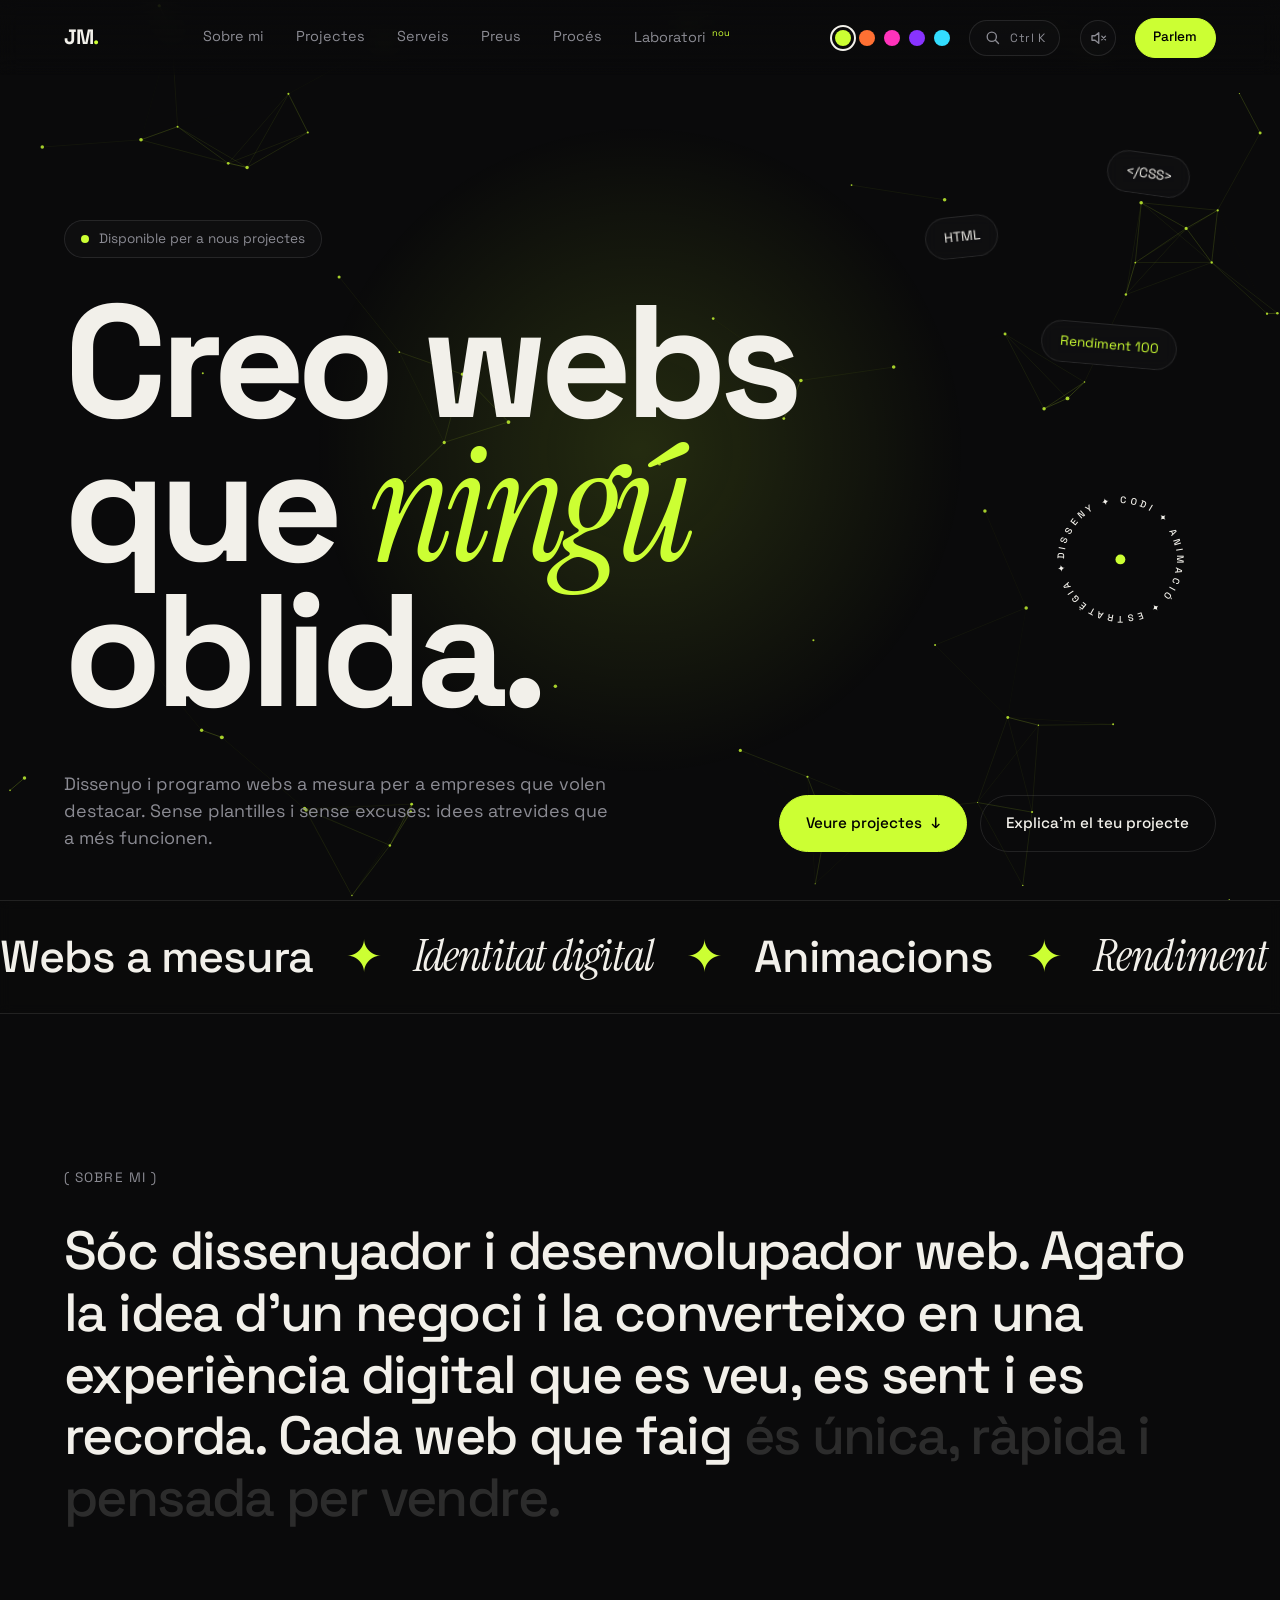
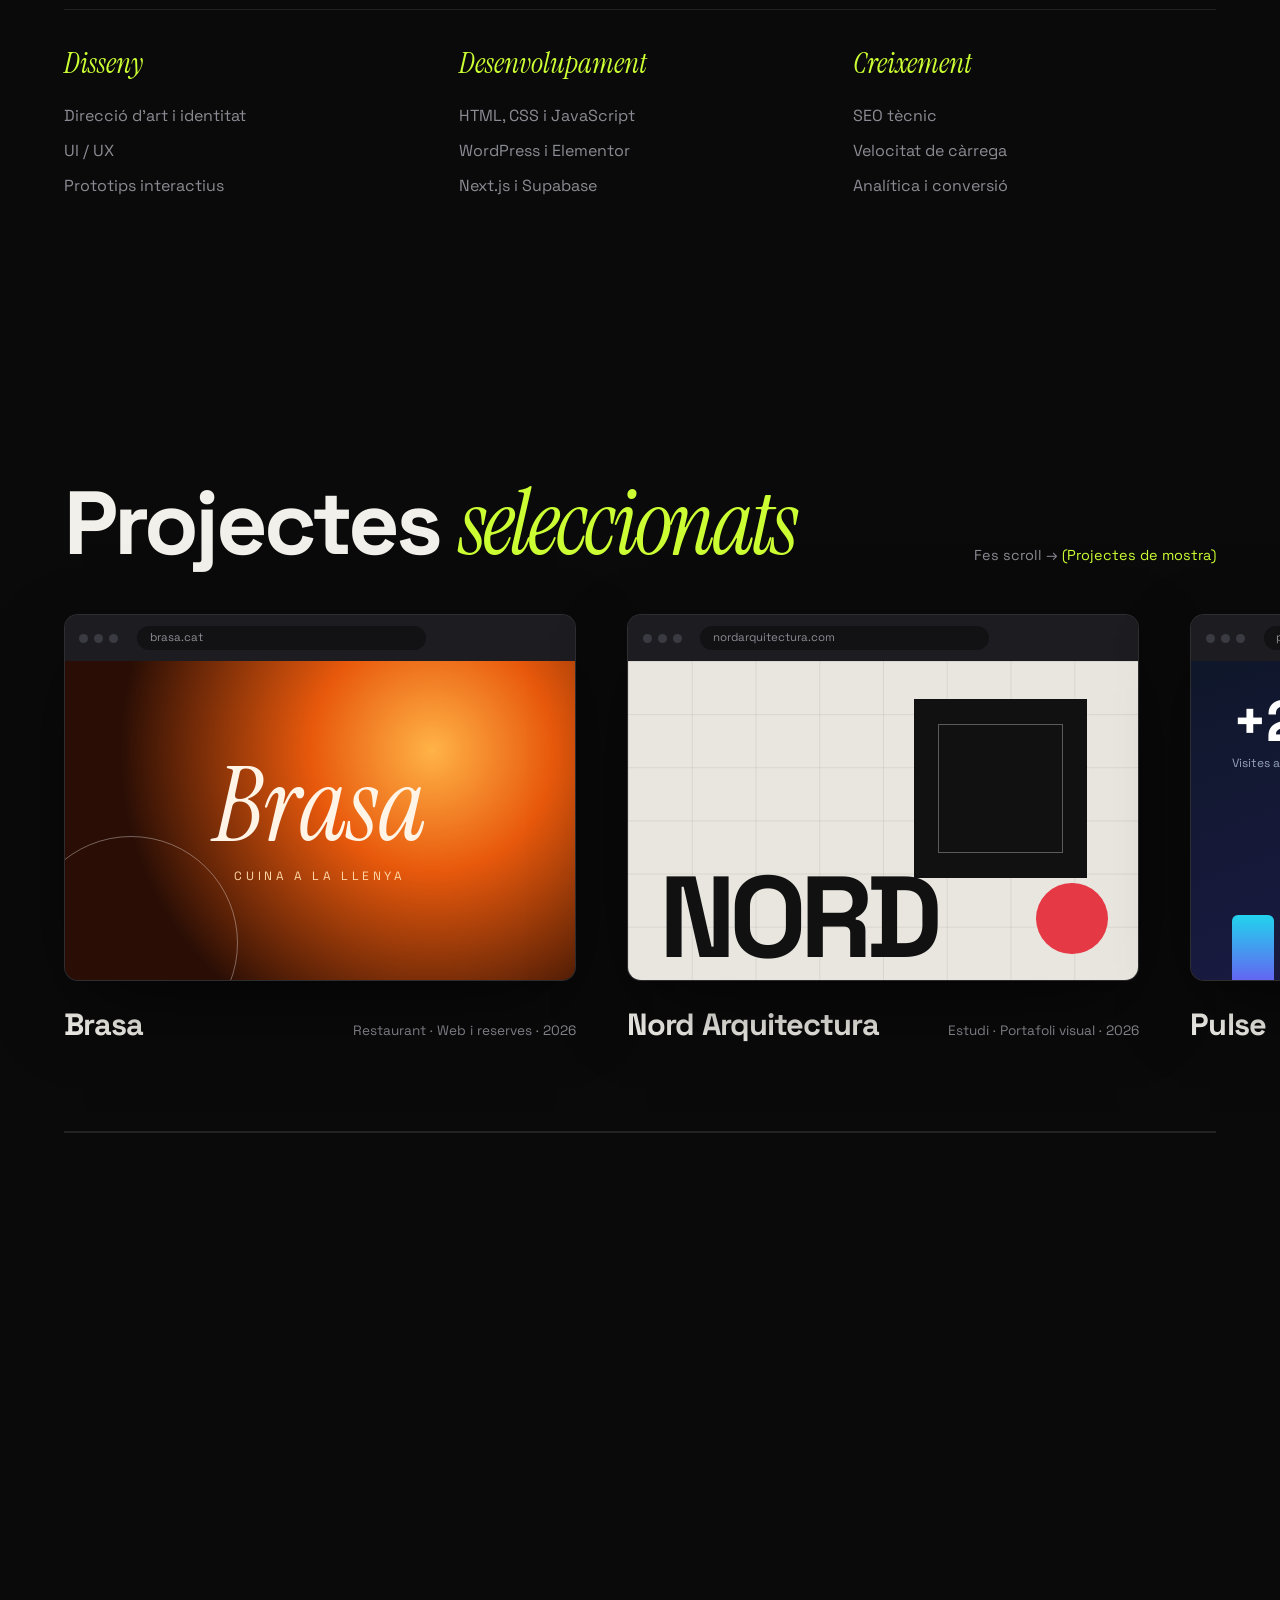
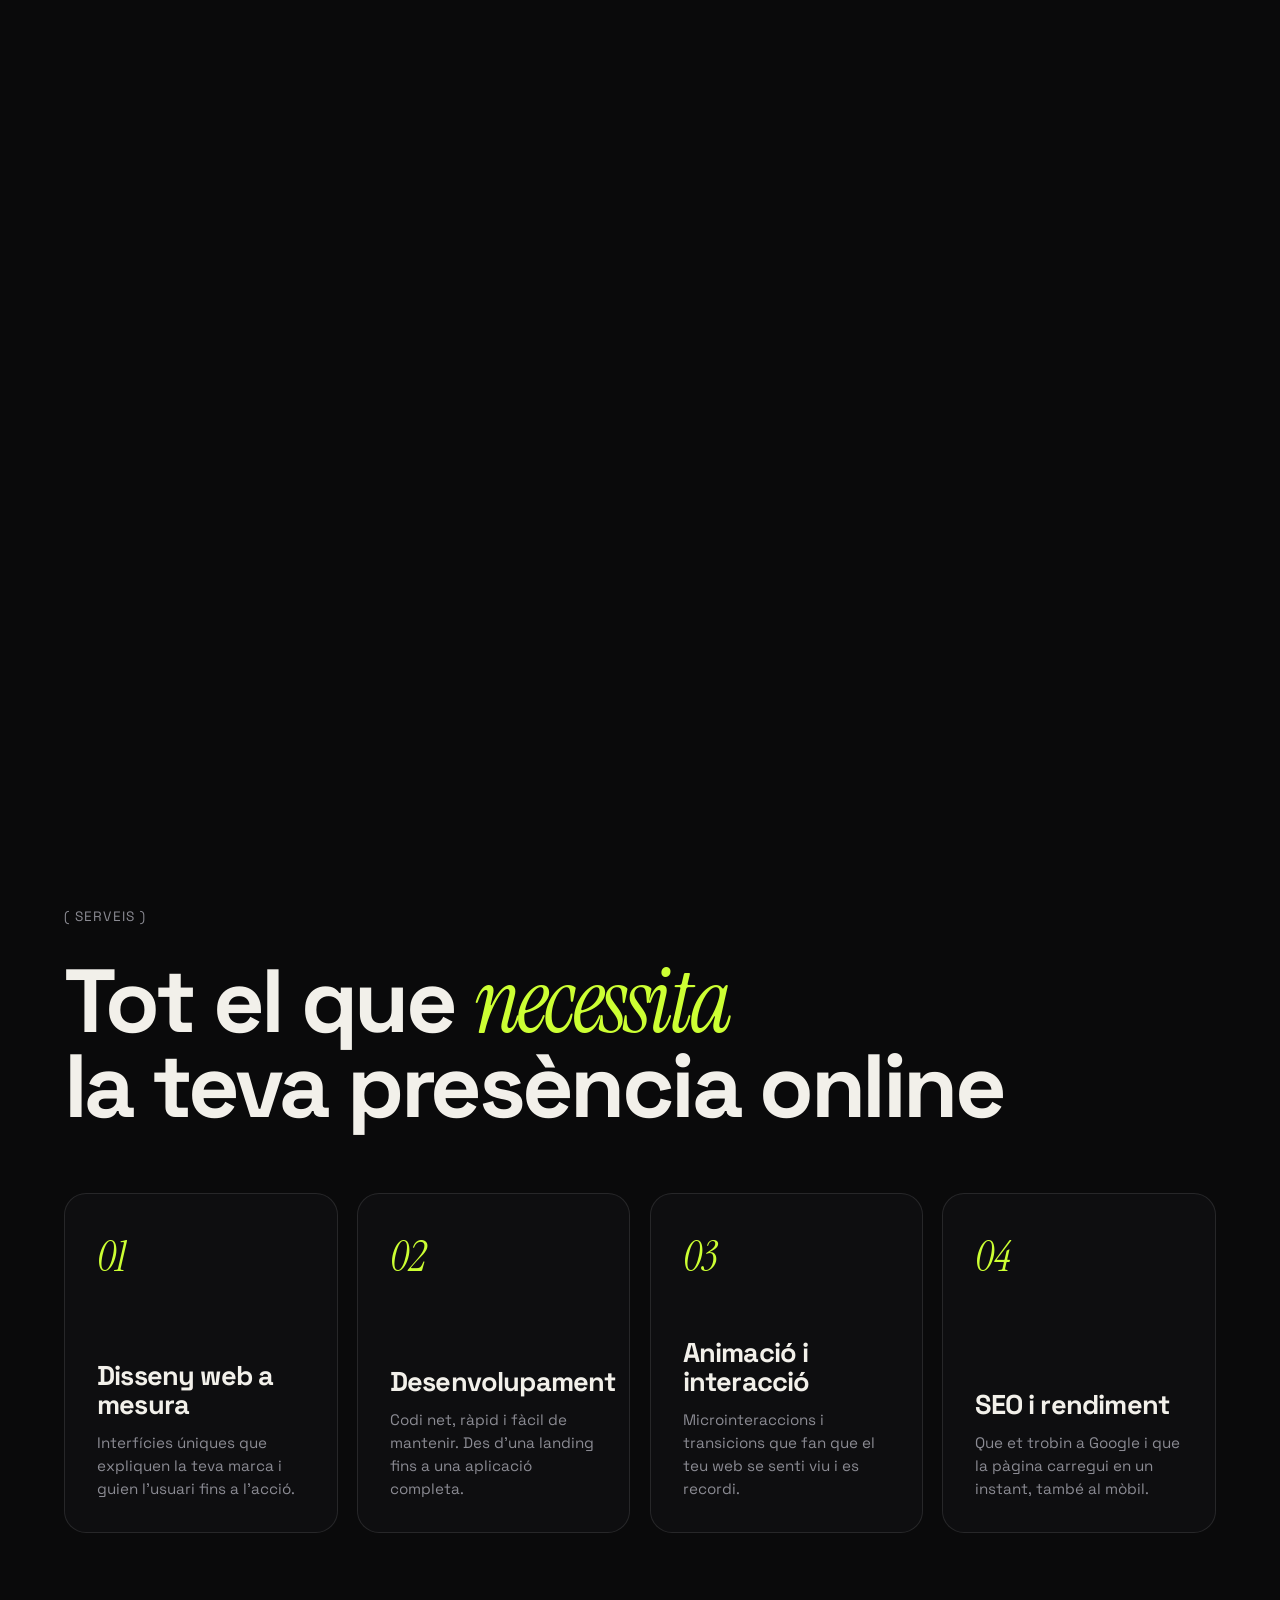
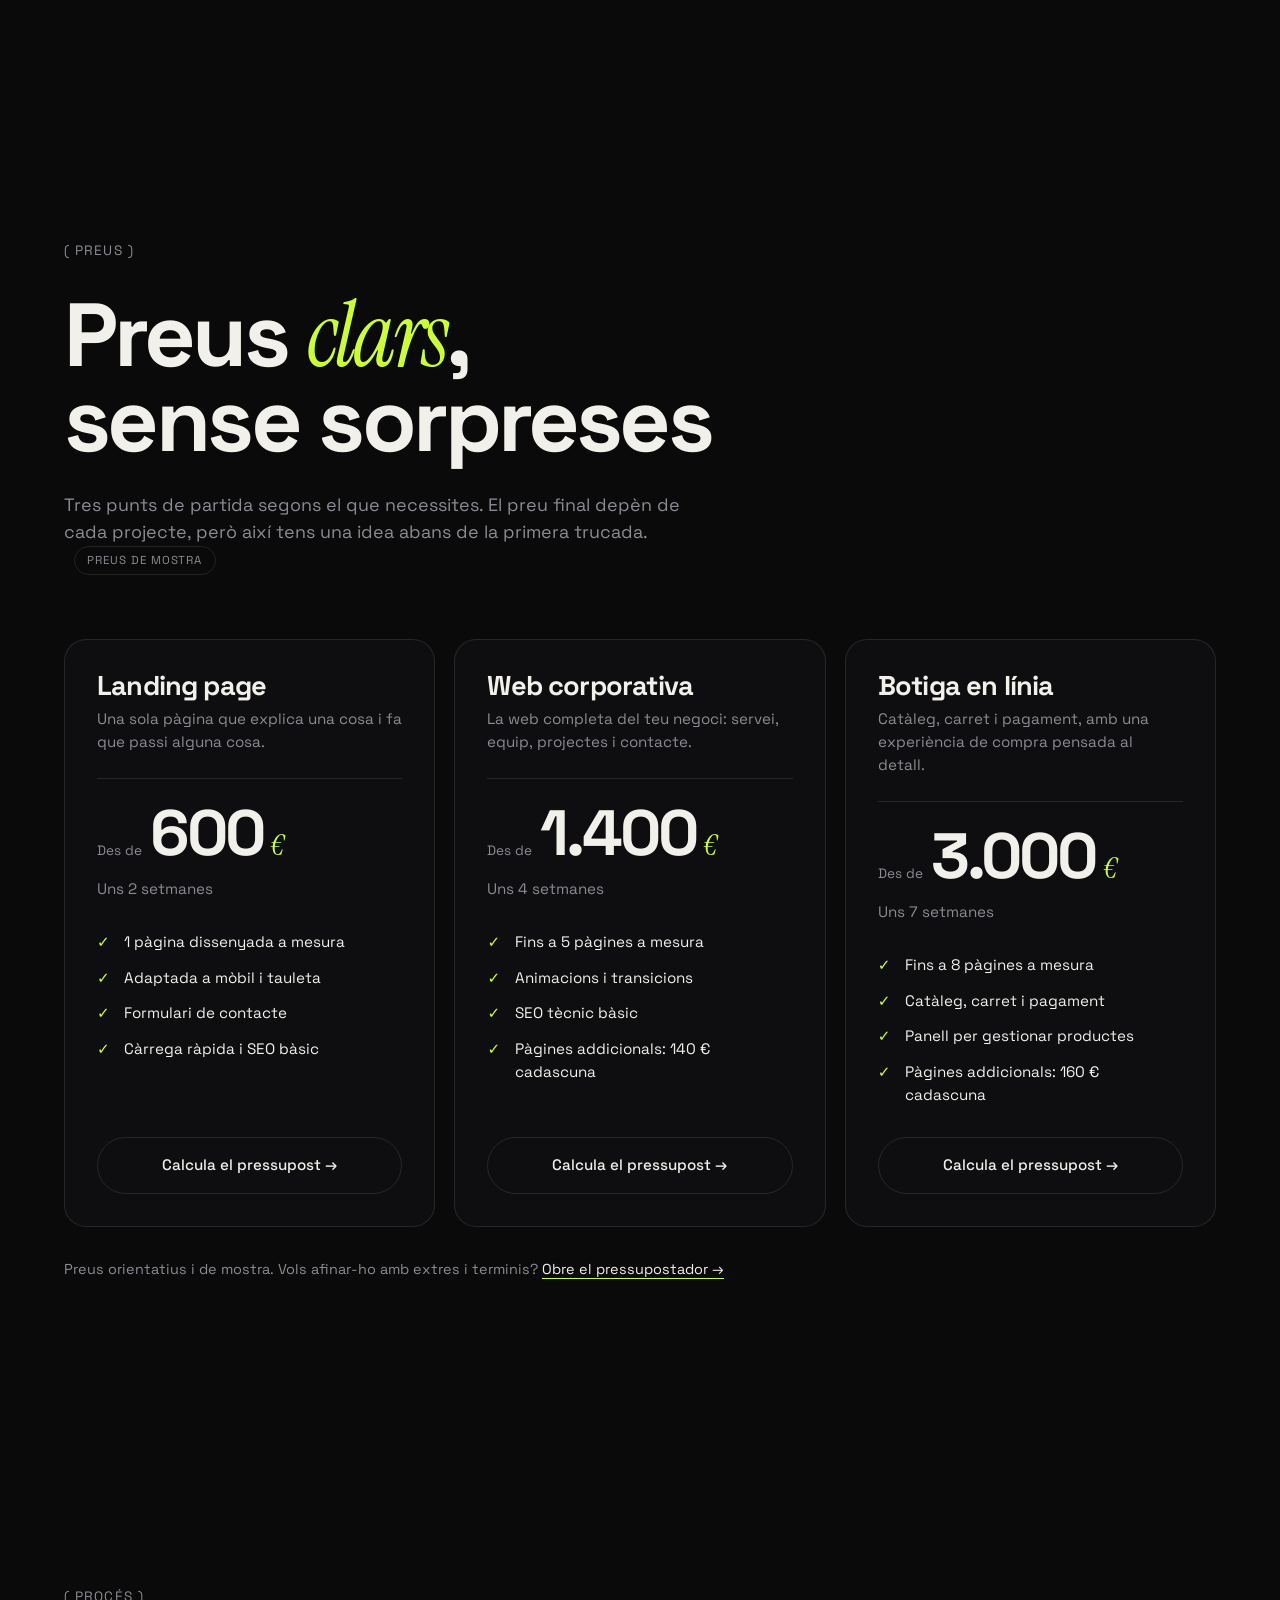
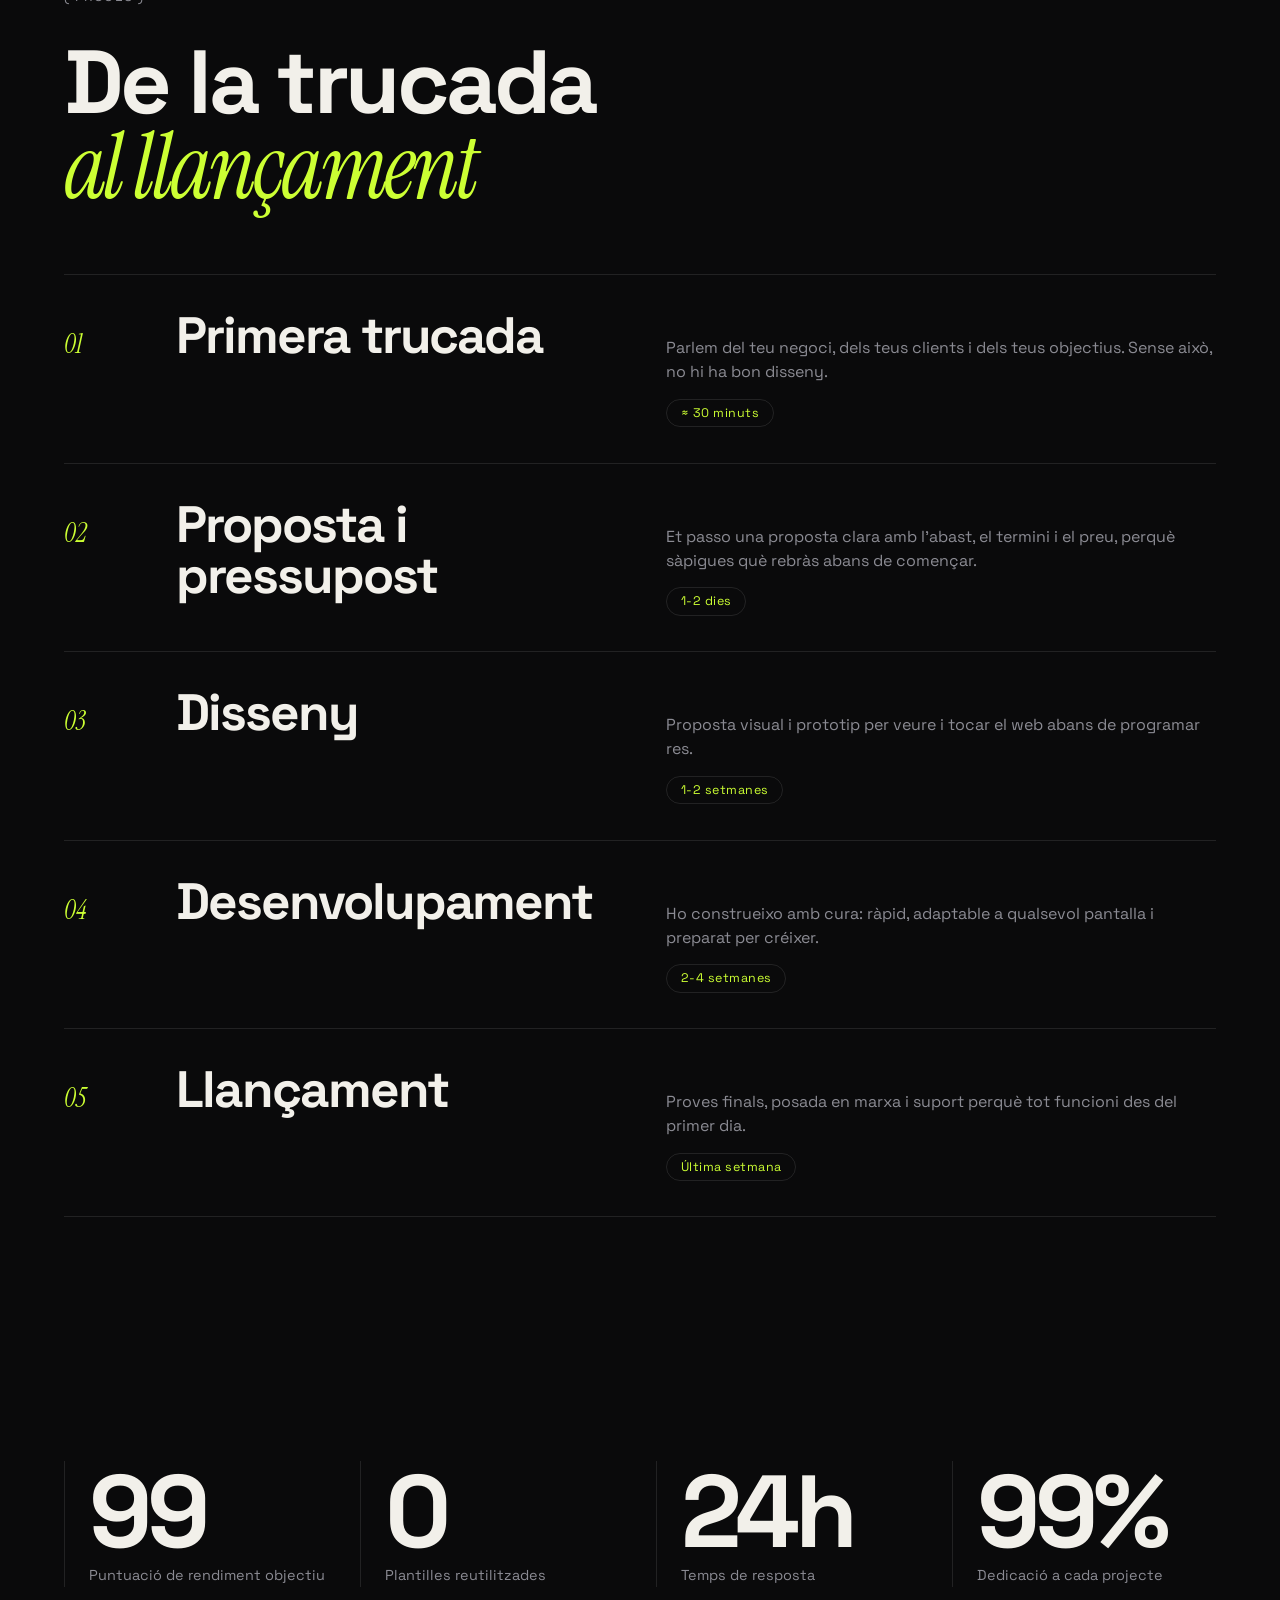
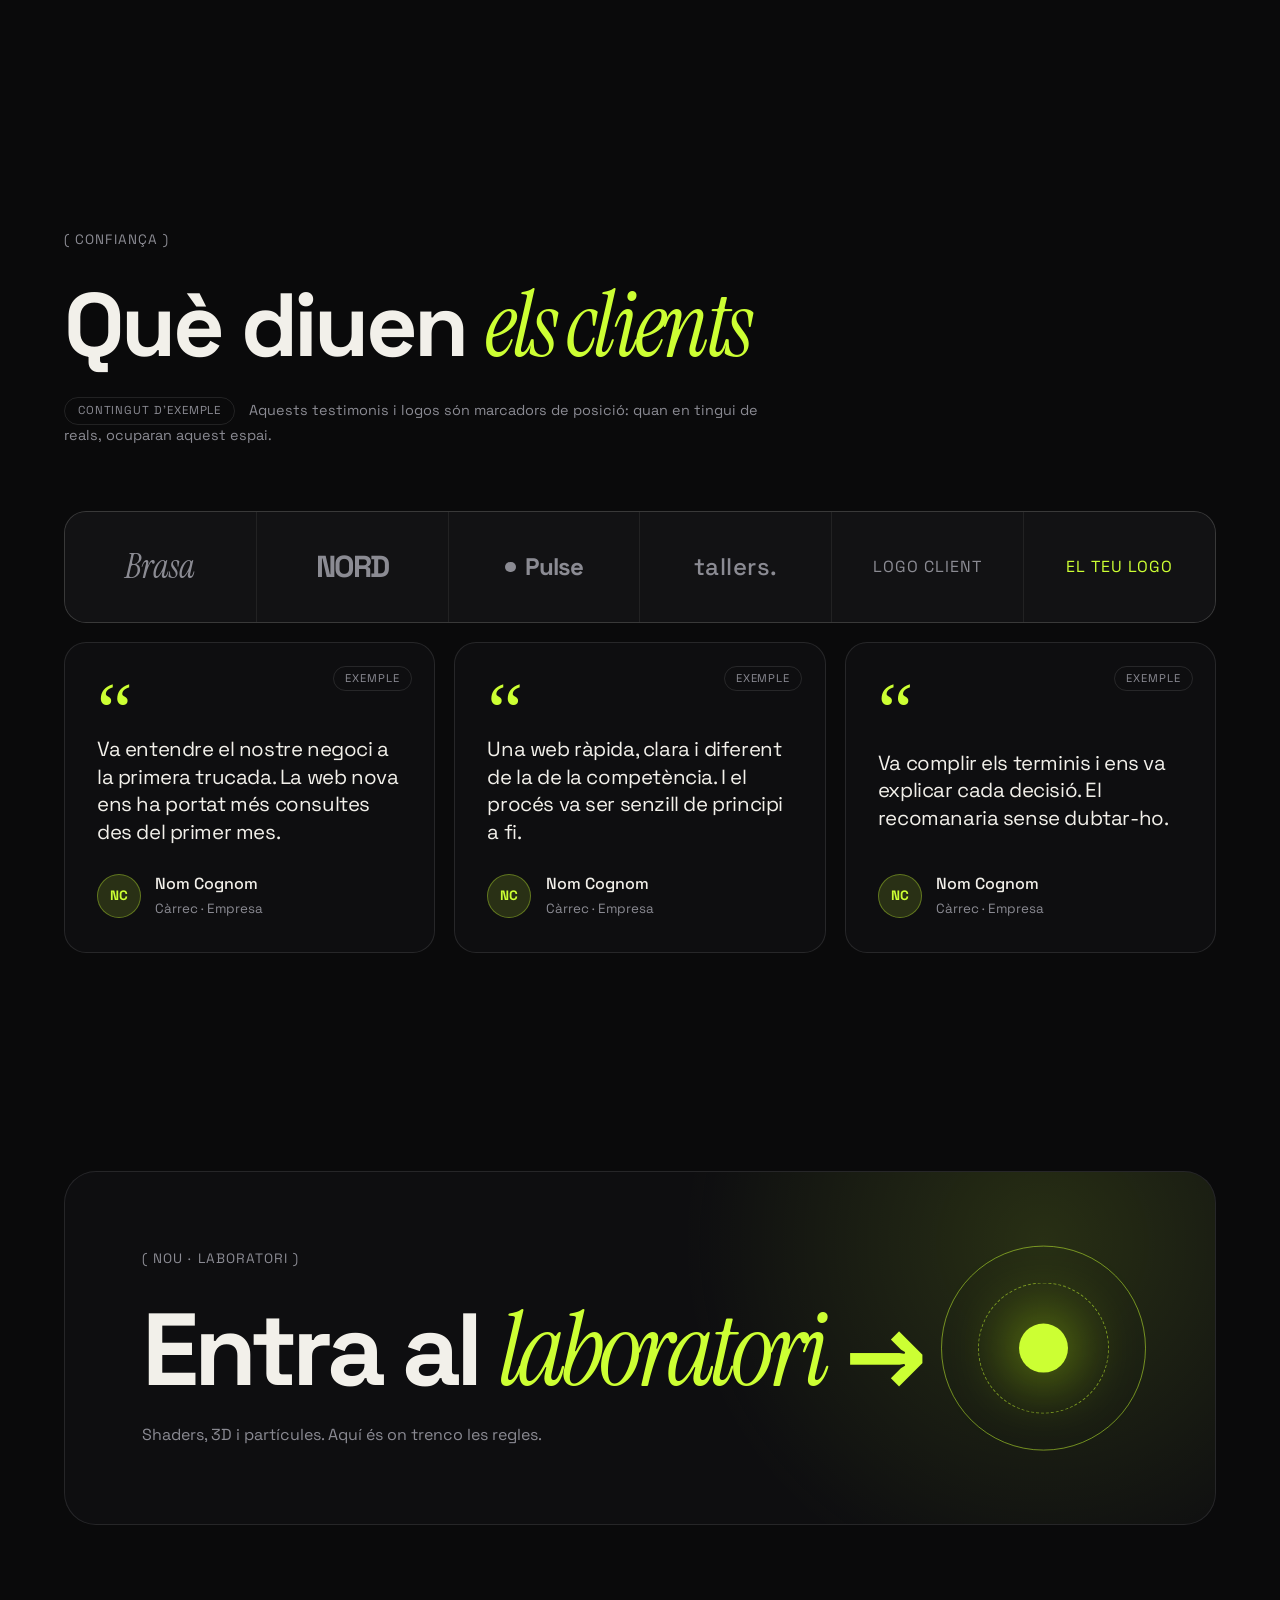
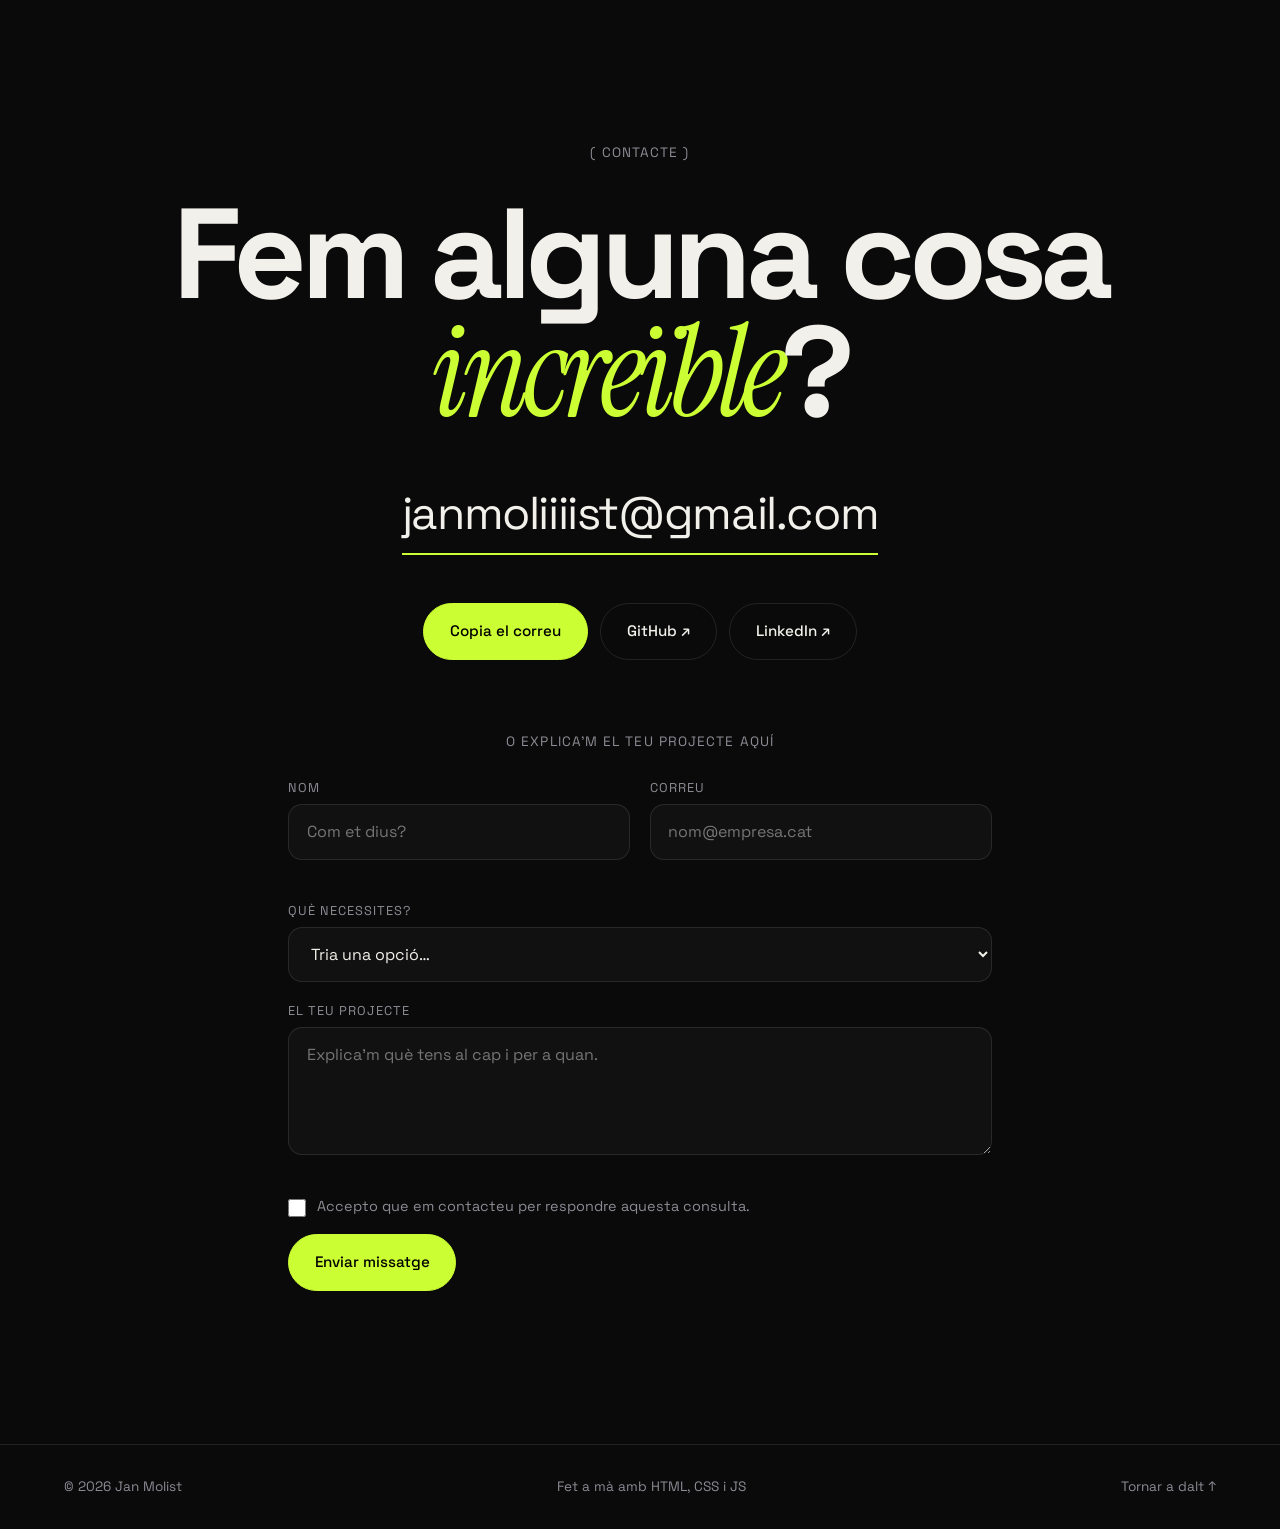
==== commit b1255b2a: "Add files via upload" ====
--- a/index.html
+++ b/index.html
@@ -52,6 +52,7 @@
   <link rel="stylesheet" href="style.css">
   <link rel="stylesheet" href="cases.css">
   <link rel="stylesheet" href="seccions.css">
+  <link rel="stylesheet" href="extras.css">
 
   <!-- Qui ja ha vist la pantalla de càrrega en aquesta sessió, no la torna a veure -->
   <script>
@@ -513,10 +514,10 @@
       <p class="eyebrow reveal">( Contacte )</p>
       <h2 class="contact-title reveal">Fem alguna cosa <em>increïble</em>?</h2>
 
-      <a class="mail reveal" href="mailto:janmoliiiidt@gmail.com" data-magnetic>janmoliiiidt@gmail.com</a>
+      <a class="mail reveal" href="mailto:janmoliiiist@gmail.com" data-magnetic>janmoliiiist@gmail.com</a>
 
       <div class="contact-actions reveal">
-        <button class="btn" data-copy="janmoliiiidt@gmail.com" data-magnetic>Copia el correu</button>
+        <button class="btn" data-copy="janmoliiiist@gmail.com" data-magnetic>Copia el correu</button>
         <a class="btn btn-ghost" href="https://github.com/" target="_blank" rel="noopener" data-magnetic>GitHub ↗</a>
         <a class="btn btn-ghost" href="https://www.linkedin.com/" target="_blank" rel="noopener" data-magnetic>LinkedIn ↗</a>
       </div>
@@ -587,5 +588,6 @@
   <script src="config.js"></script>
   <script src="script.js"></script>
   <script src="form.js"></script>
+  <script src="extras.js"></script>
 </body>
 </html>
--- a/extras.css
+++ b/extras.css
@@ -0,0 +1,236 @@
+/* ==========================================================
+   EXTRES · extras.css
+   Paleta Ctrl+K, botons del menú, avisos, mode Konami,
+   transicions entre pàgines i joc del 404.
+   Va després de style.css i cases.css i reutilitza les seves variables.
+   ========================================================== */
+
+/* ----------------------------------------------------------
+   TRANSICIONS ENTRE PÀGINES (View Transitions)
+   El menú es queda fix mentre el contingut puja i es revela,
+   com en una aplicació. Als navegadors que no ho suporten,
+   la navegació és l'habitual.
+   ---------------------------------------------------------- */
+.nav { view-transition-name: nav; }
+::view-transition-group(nav)   { animation: none; }
+::view-transition-old(nav)     { display: none; }
+::view-transition-new(nav)     { animation: none; }
+
+@keyframes vt-up { from { opacity: 0; transform: translateY(28px); } }
+::view-transition-new(root) { animation: vt-up .6s var(--ease) both; }
+
+/* ----------------------------------------------------------
+   BOTONS DEL MENÚ (cerca i so)
+   ---------------------------------------------------------- */
+.nav-btn {
+  display: inline-flex;
+  align-items: center;
+  justify-content: center;
+  gap: .55rem;
+  height: 36px;
+  border: 1px solid var(--line);
+  border-radius: 99px;
+  background: rgba(17, 17, 19, .55);
+  color: var(--muted);
+  transition: color .3s, border-color .3s, background .3s;
+}
+.nav-btn:hover, .nav-btn:focus-visible { color: var(--accent); border-color: hsl(var(--hue) 100% 60% / .5); }
+.nav-btn:focus-visible { outline: 2px solid var(--accent); outline-offset: 2px; }
+.nav-k { padding: 0 .9rem; }
+.nav-s { width: 36px; }
+.nav-btn kbd { font: inherit; font-size: .75rem; letter-spacing: .04em; }
+.nav-s[aria-pressed="true"] { color: var(--accent); border-color: hsl(var(--hue) 100% 60% / .5); }
+html:not(.snd-on) .w-on  { display: none; }
+html.snd-on .w-off       { display: none; }
+
+@media (max-width: 800px) {
+  .nav-right { gap: .6rem; }
+  .nav-k { width: 36px; padding: 0; }
+  .nav-k kbd { display: none; }
+}
+
+/* ----------------------------------------------------------
+   PALETA D'ORDRES
+   ---------------------------------------------------------- */
+html.pal-open { overflow: hidden; }
+.pal[hidden] { display: none; }
+.pal {
+  position: fixed;
+  inset: 0;
+  z-index: 9990;           /* per sota del cursor personalitzat (9999) */
+  display: grid;
+  place-items: start center;
+  padding: 12vh 1rem 1rem;
+}
+.pal-back {
+  position: absolute;
+  inset: 0;
+  background: rgba(5, 5, 6, .72);
+  backdrop-filter: blur(6px);
+  -webkit-backdrop-filter: blur(6px);
+  opacity: 0;
+  transition: opacity .25s;
+}
+.pal.open .pal-back { opacity: 1; }
+.pal-box {
+  position: relative;
+  width: min(640px, 100%);
+  overflow: hidden;
+  border: 1px solid var(--line);
+  border-radius: 20px;
+  background: rgba(17, 17, 19, .97);
+  box-shadow: 0 40px 120px -20px rgba(0, 0, 0, .9);
+  opacity: 0;
+  transform: translateY(-14px) scale(.98);
+  transition: transform .35s var(--ease), opacity .25s;
+}
+.pal.open .pal-box { opacity: 1; transform: none; }
+.pal-input {
+  width: 100%;
+  padding: 1.2rem 1.4rem;
+  border: 0;
+  border-bottom: 1px solid var(--line);
+  background: transparent;
+  color: var(--fg);
+  font: inherit;
+  font-size: 1.1rem;
+  outline: none;
+}
+.pal-input::placeholder { color: var(--muted); }
+.pal-list { max-height: min(50vh, 420px); overflow-y: auto; padding: .4rem; overscroll-behavior: contain; }
+.pal-h { padding: .9rem .9rem .3rem; font-size: .7rem; letter-spacing: .1em; text-transform: uppercase; color: var(--muted); }
+.pal-o {
+  position: relative;
+  display: flex;
+  align-items: center;
+  justify-content: space-between;
+  gap: 1rem;
+  padding: .7rem .9rem;
+  border-radius: 12px;
+  cursor: pointer;
+}
+.pal-o[aria-selected="true"] { background: var(--accent-soft); }
+.pal-o[aria-selected="true"]::before {
+  content: '';
+  position: absolute;
+  left: 0; top: 20%; bottom: 20%;
+  width: 3px;
+  border-radius: 3px;
+  background: var(--accent);
+}
+.pal-g { flex: 0 0 auto; font-size: .75rem; color: var(--muted); }
+.pal-list.nq .pal-g { display: none; }   /* sense cerca, els títols de grup ja ho diuen */
+.pal-empty { padding: 1.6rem; text-align: center; color: var(--muted); }
+.pal-foot {
+  display: flex;
+  gap: 1.2rem;
+  padding: .7rem 1.2rem;
+  border-top: 1px solid var(--line);
+  color: var(--muted);
+  font-size: .75rem;
+}
+.pal-foot kbd, .pal-foot span { display: inline-flex; align-items: center; gap: .3rem; }
+.pal-foot kbd {
+  min-width: 1.4rem;
+  padding: .05rem .35rem;
+  border: 1px solid var(--line);
+  border-radius: 6px;
+  font: inherit;
+  justify-content: center;
+}
+@media (max-width: 800px) {
+  .pal { padding-top: 7vh; }
+  .pal-foot { display: none; }
+}
+
+/* ----------------------------------------------------------
+   AVÍS FLOTANT
+   ---------------------------------------------------------- */
+.toast {
+  position: fixed;
+  left: 50%;
+  bottom: 1.6rem;
+  z-index: 9991;
+  max-width: calc(100vw - 2rem);
+  padding: .8rem 1.3rem;
+  border: 1px solid hsl(var(--hue) 100% 60% / .45);
+  border-radius: 99px;
+  background: rgba(17, 17, 19, .95);
+  box-shadow: 0 20px 60px -15px rgba(0, 0, 0, .8);
+  font-size: .9rem;
+  text-align: center;
+  pointer-events: none;
+  opacity: 0;
+  transform: translate(-50%, 16px);
+  transition: opacity .3s, transform .5s var(--ease);
+}
+.toast.show { opacity: 1; transform: translate(-50%, 0); }
+
+/* ----------------------------------------------------------
+   MODE KONAMI
+   El color d'accent canvia sol pels colors de l'arc de Sant Martí
+   i apareixen línies de pantalla antiga.
+   ---------------------------------------------------------- */
+@property --hue { syntax: '<number>'; inherits: true; initial-value: 75; }
+html.konami { animation: kon-hue 9s linear infinite; }
+@keyframes kon-hue { from { --hue: 0; } to { --hue: 360; } }
+html.konami body::after {
+  content: '';
+  position: fixed;
+  inset: 0;
+  z-index: 9988;
+  pointer-events: none;
+  background: repeating-linear-gradient(to bottom, rgba(255, 255, 255, .035) 0 1px, transparent 1px 3px);
+  mix-blend-mode: overlay;
+}
+.xconfetti { position: fixed; inset: 0; width: 100%; height: 100%; z-index: 9992; pointer-events: none; }
+
+/* ----------------------------------------------------------
+   PÀGINA 404 I JOC
+   ---------------------------------------------------------- */
+.nf { position: relative; z-index: 1; padding: 9rem var(--pad) 4rem; }
+.nf-title {
+  font-size: clamp(2.8rem, 9vw, 8rem);
+  line-height: .92;
+  letter-spacing: -.05em;
+  font-weight: 700;
+}
+.nf-lead { max-width: 36rem; margin-top: 1.6rem; color: var(--muted); font-size: clamp(1rem, 1.4vw, 1.2rem); }
+.nf-actions { display: flex; flex-wrap: wrap; gap: .8rem; margin-top: 2rem; }
+
+.game {
+  position: relative;
+  width: 100%;
+  aspect-ratio: 16 / 9;
+  max-height: 72vh;
+  margin-top: 3rem;
+  overflow: hidden;
+  border: 1px solid var(--line);
+  border-radius: 22px;
+  background: rgba(17, 17, 19, .75);
+  box-shadow: 0 40px 100px -30px rgba(0, 0, 0, .8);
+}
+.game canvas { display: block; width: 100%; height: 100%; touch-action: none; }
+.game-ov {
+  position: absolute;
+  inset: 0;
+  display: flex;
+  flex-direction: column;
+  align-items: center;
+  justify-content: center;
+  gap: 1rem;
+  padding: 1.5rem;
+  background: rgba(10, 10, 11, .72);
+  text-align: center;
+}
+.game-ov[hidden] { display: none; }
+.g-big { font-size: clamp(4rem, 14vw, 10rem); font-weight: 700; line-height: .85; letter-spacing: -.06em; }
+.g-big em { font-size: .9em; }
+.g-msg { max-width: 28rem; color: var(--muted); }
+.g-help { font-size: .8rem; letter-spacing: .06em; text-transform: uppercase; color: var(--muted); }
+.sr-only { position: absolute; width: 1px; height: 1px; overflow: hidden; clip: rect(0 0 0 0); white-space: nowrap; }
+
+@media (max-width: 800px) {
+  .nf { padding-top: 7rem; }
+  .game { aspect-ratio: 3 / 4; max-height: 70vh; }
+}
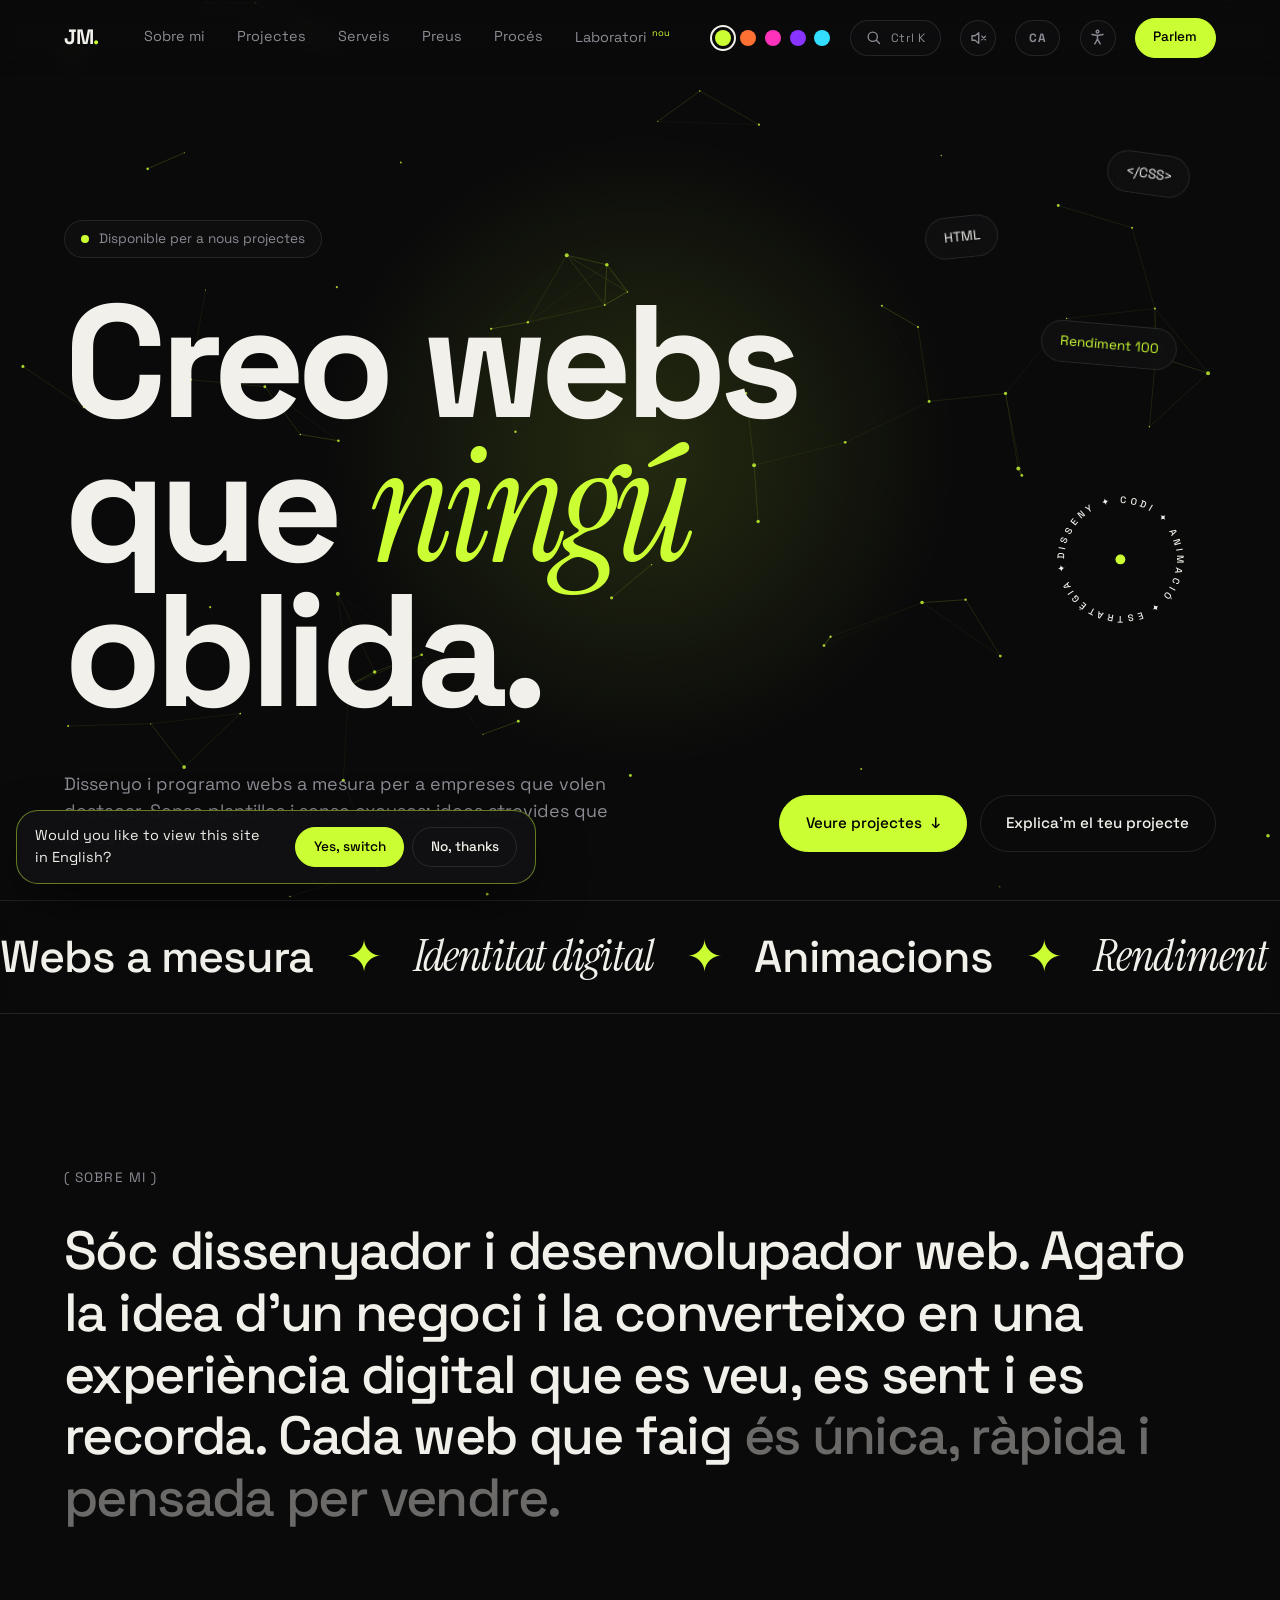
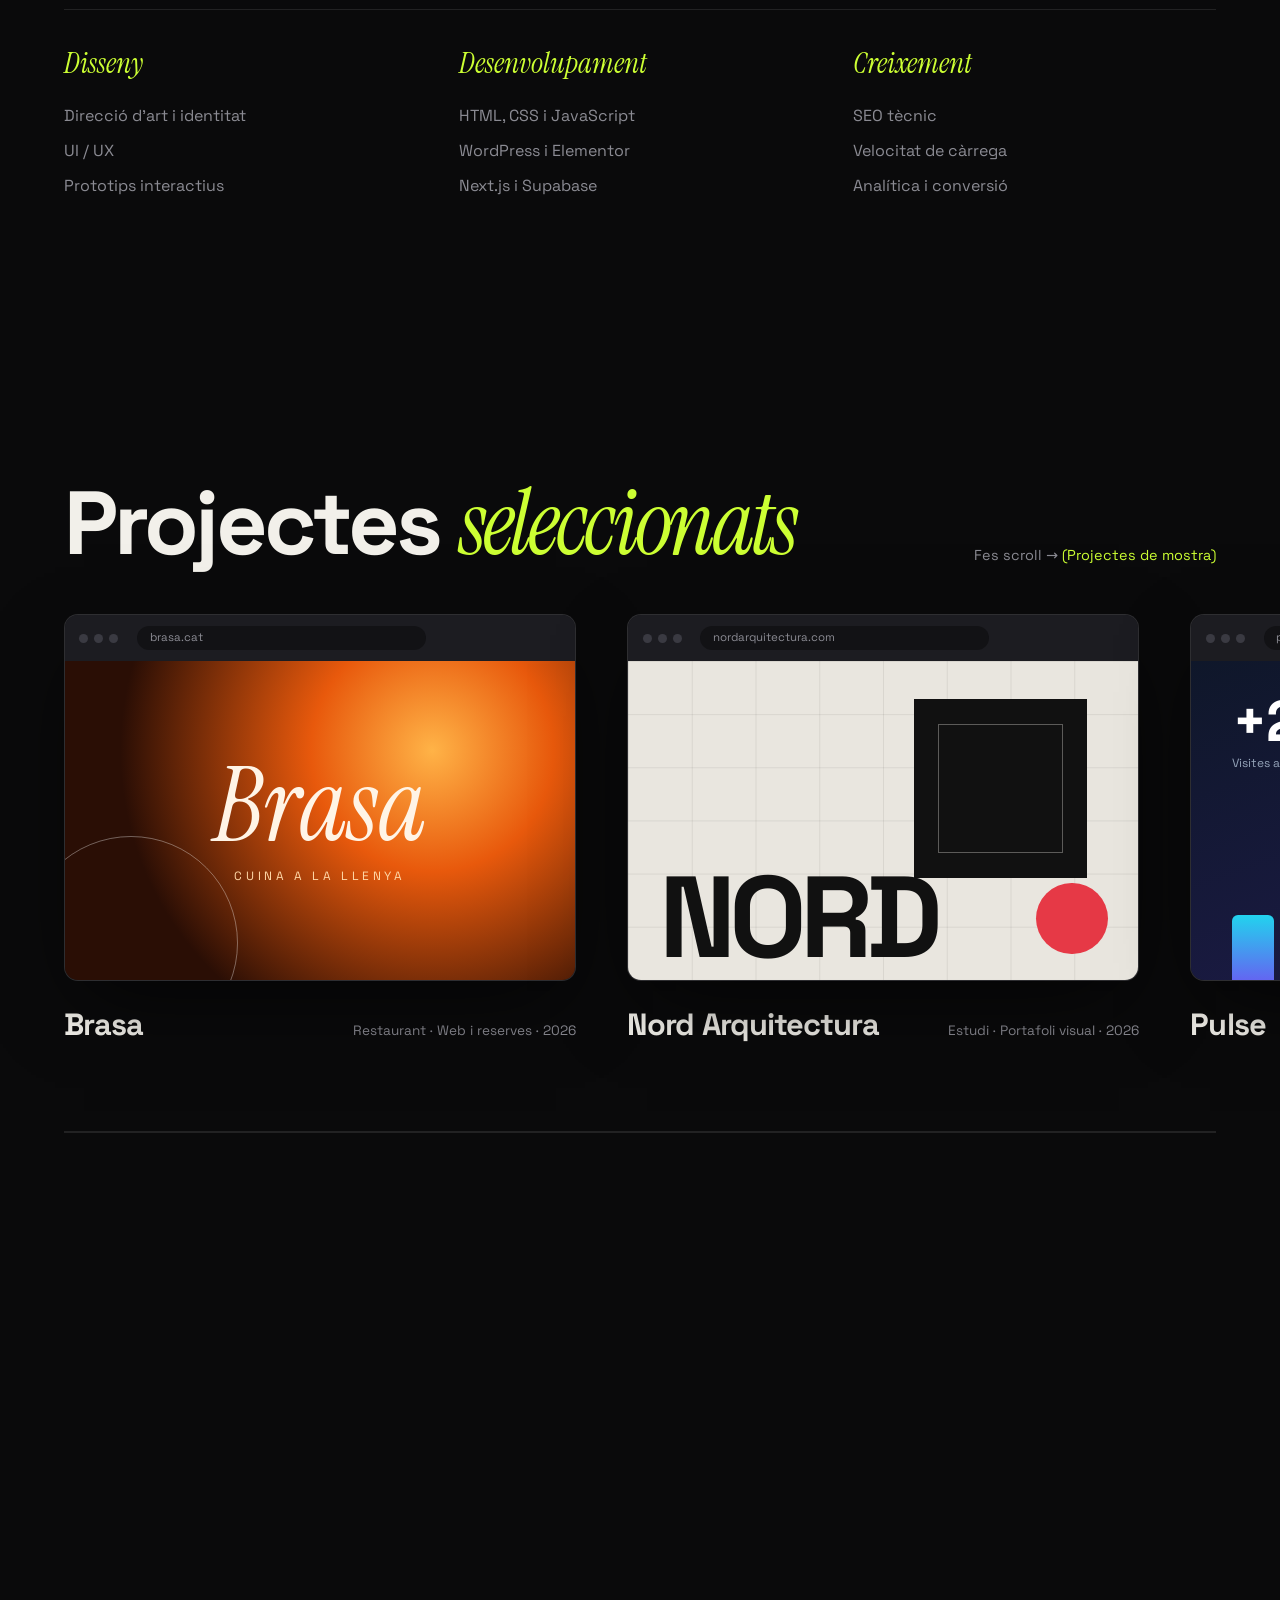
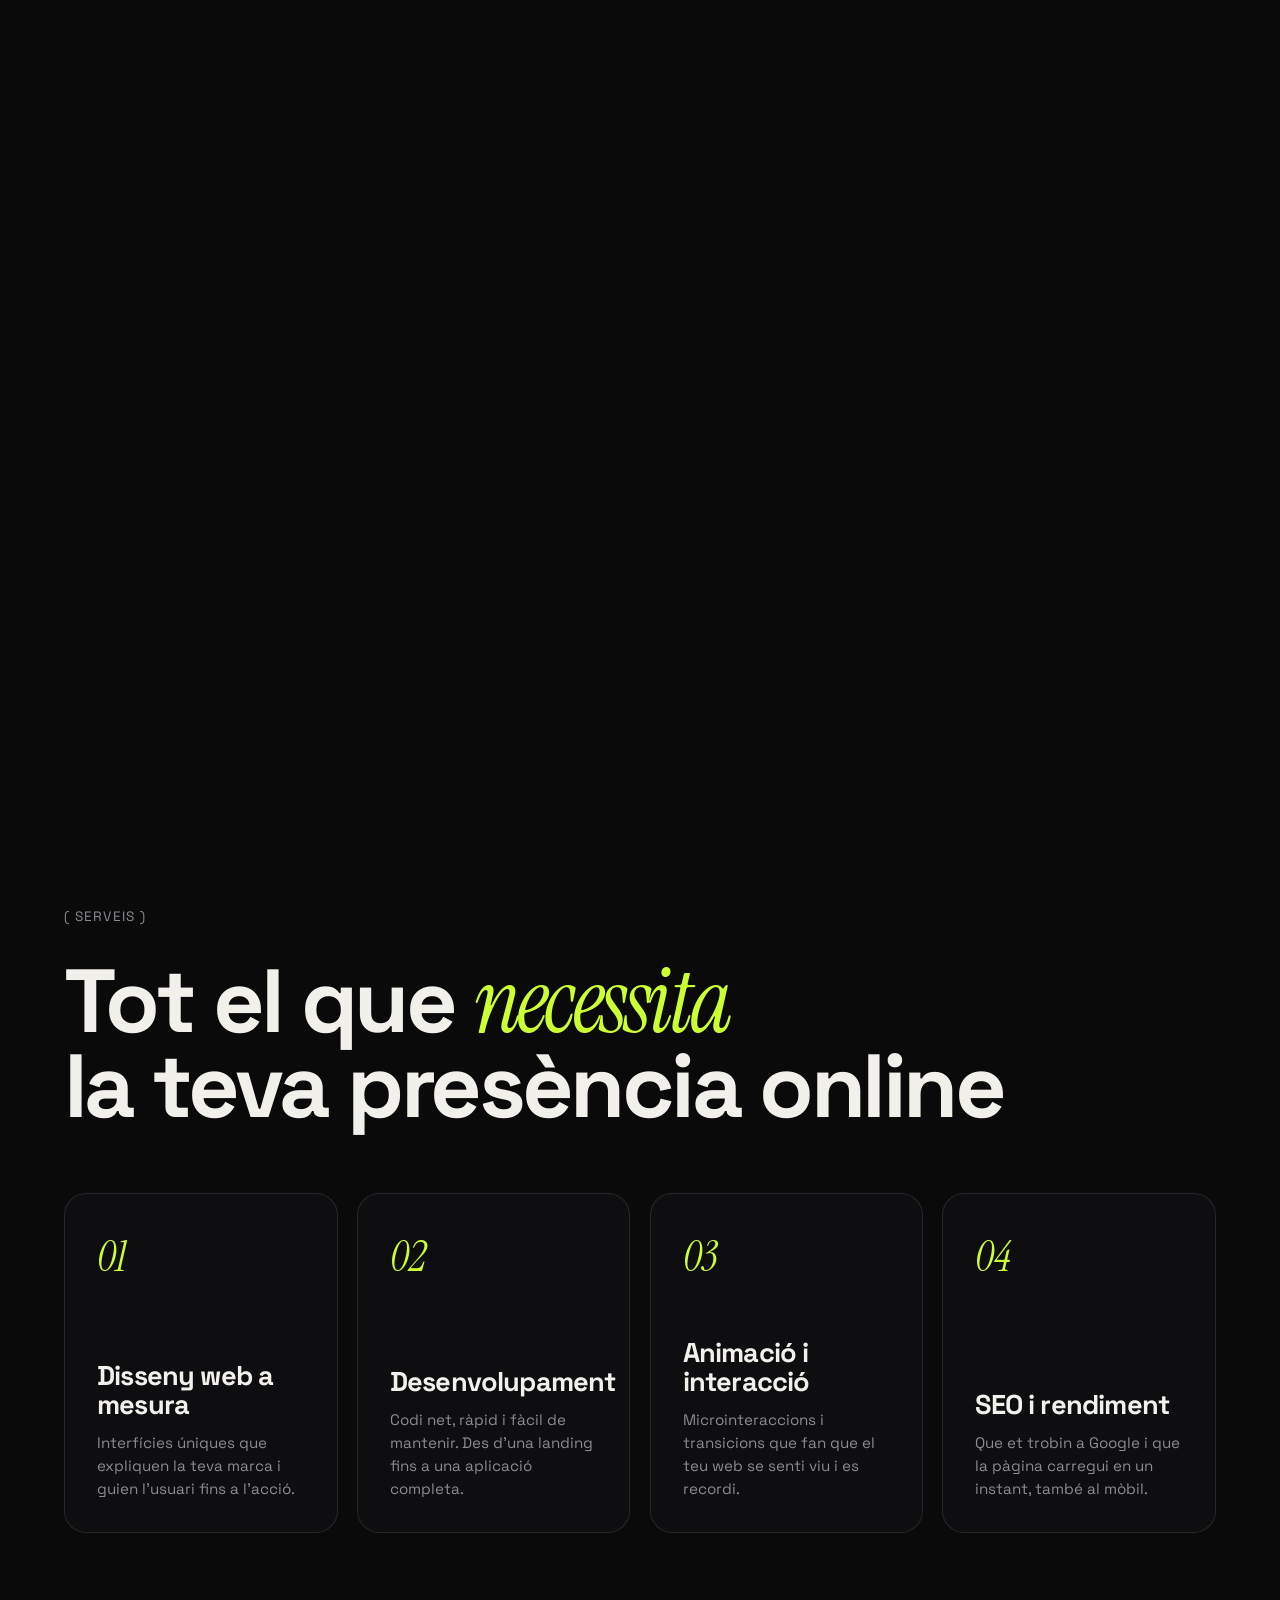
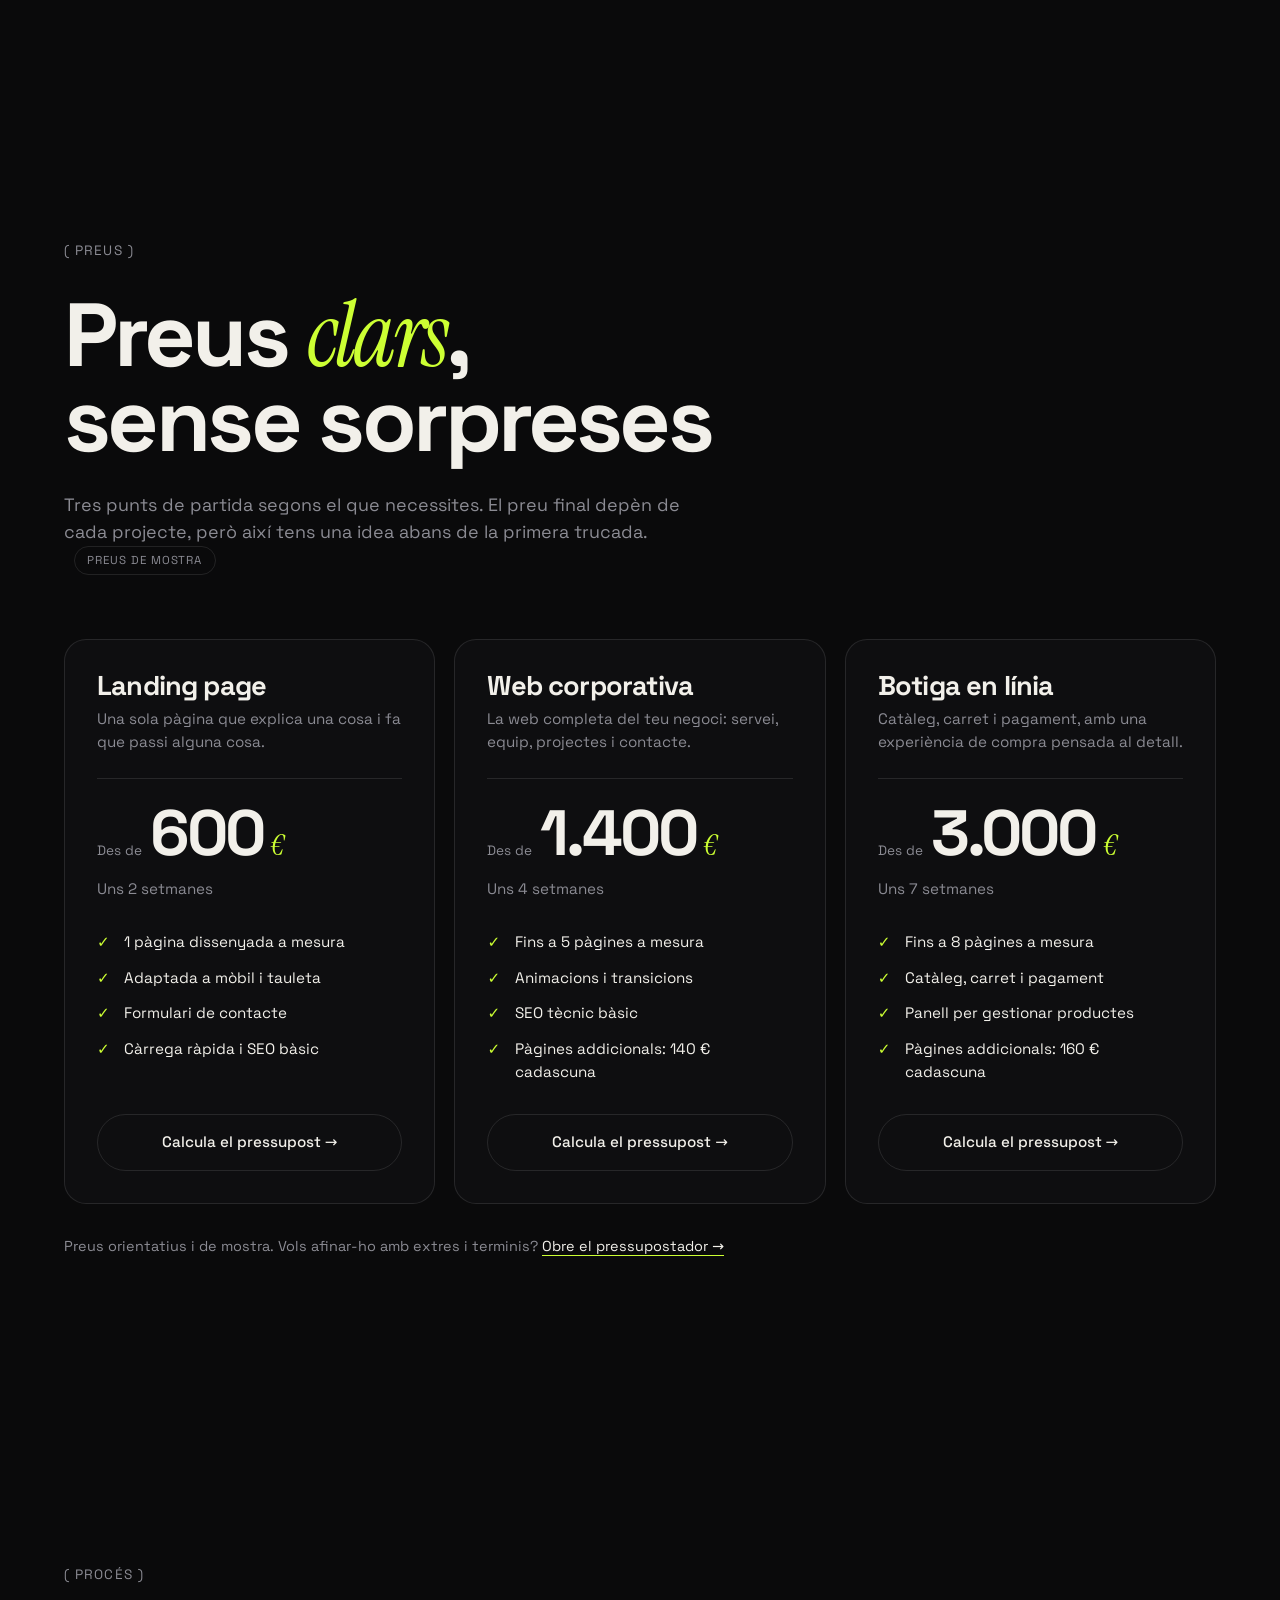
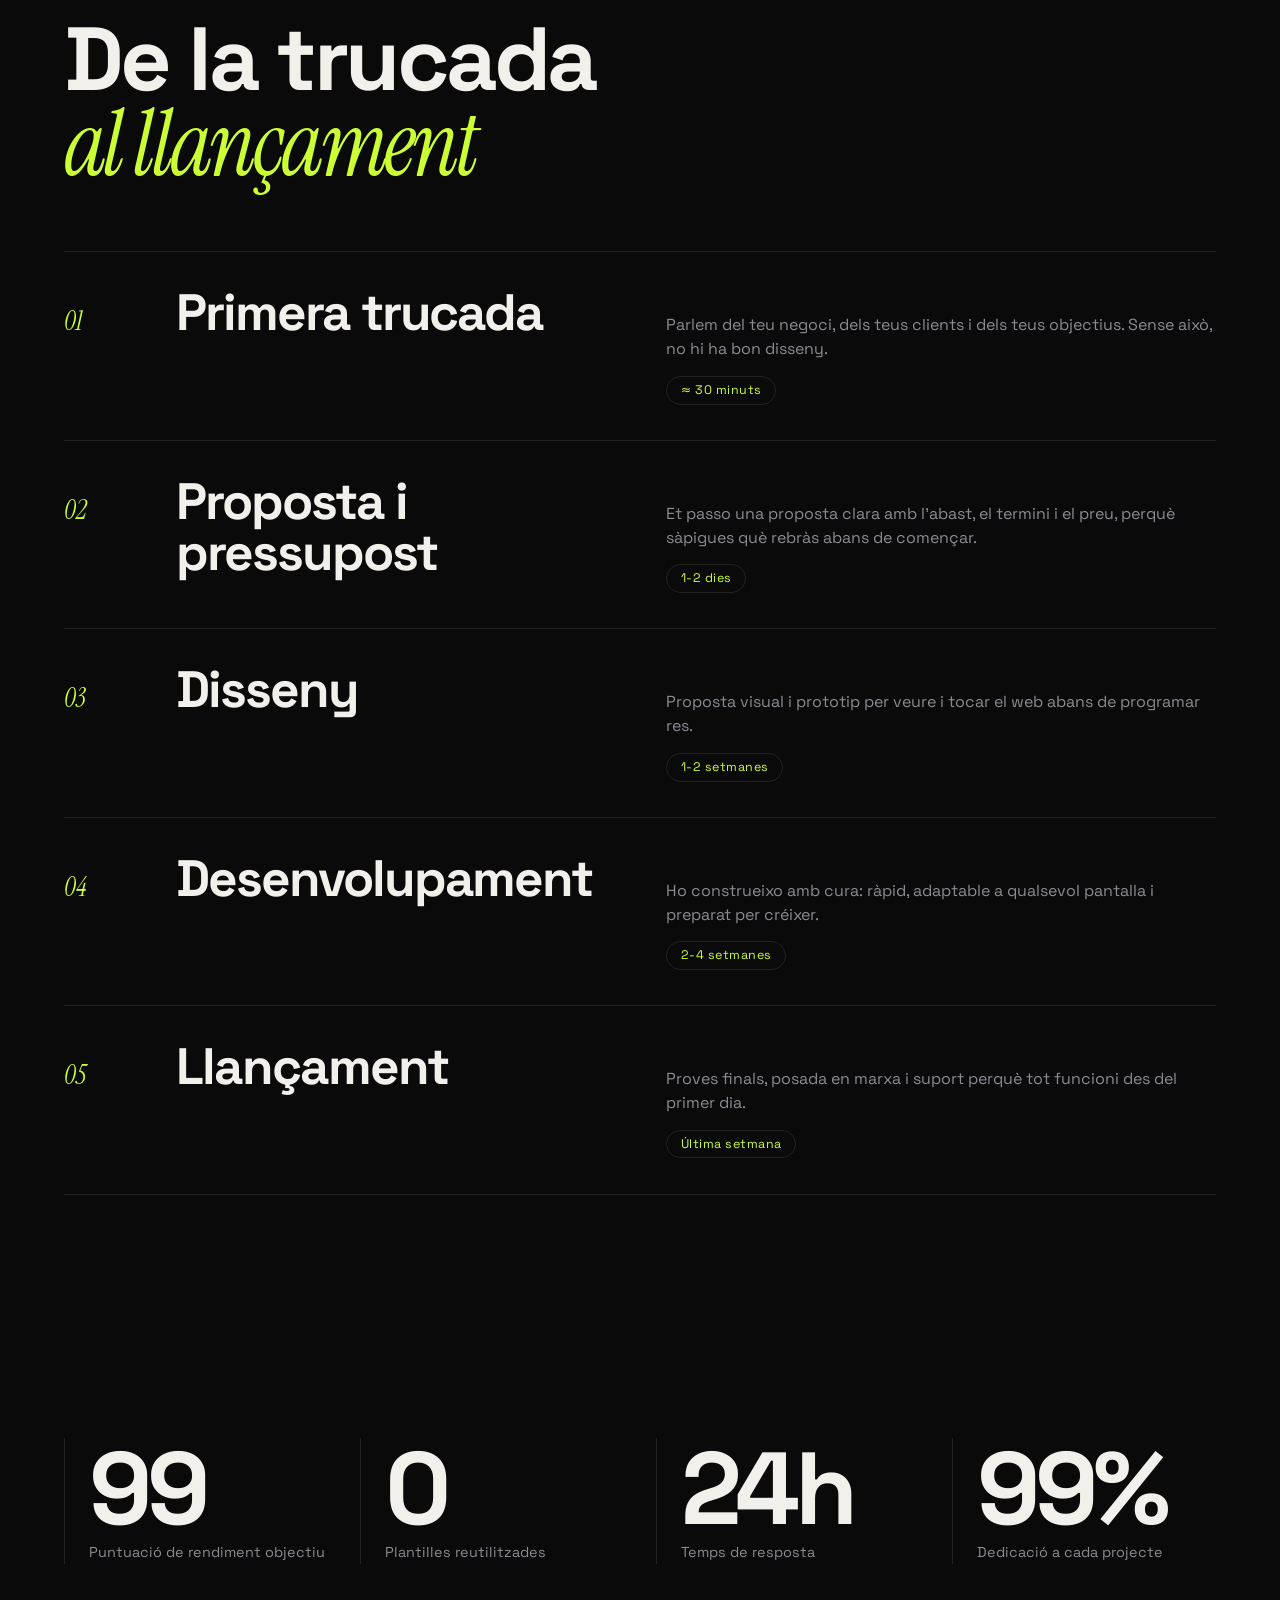
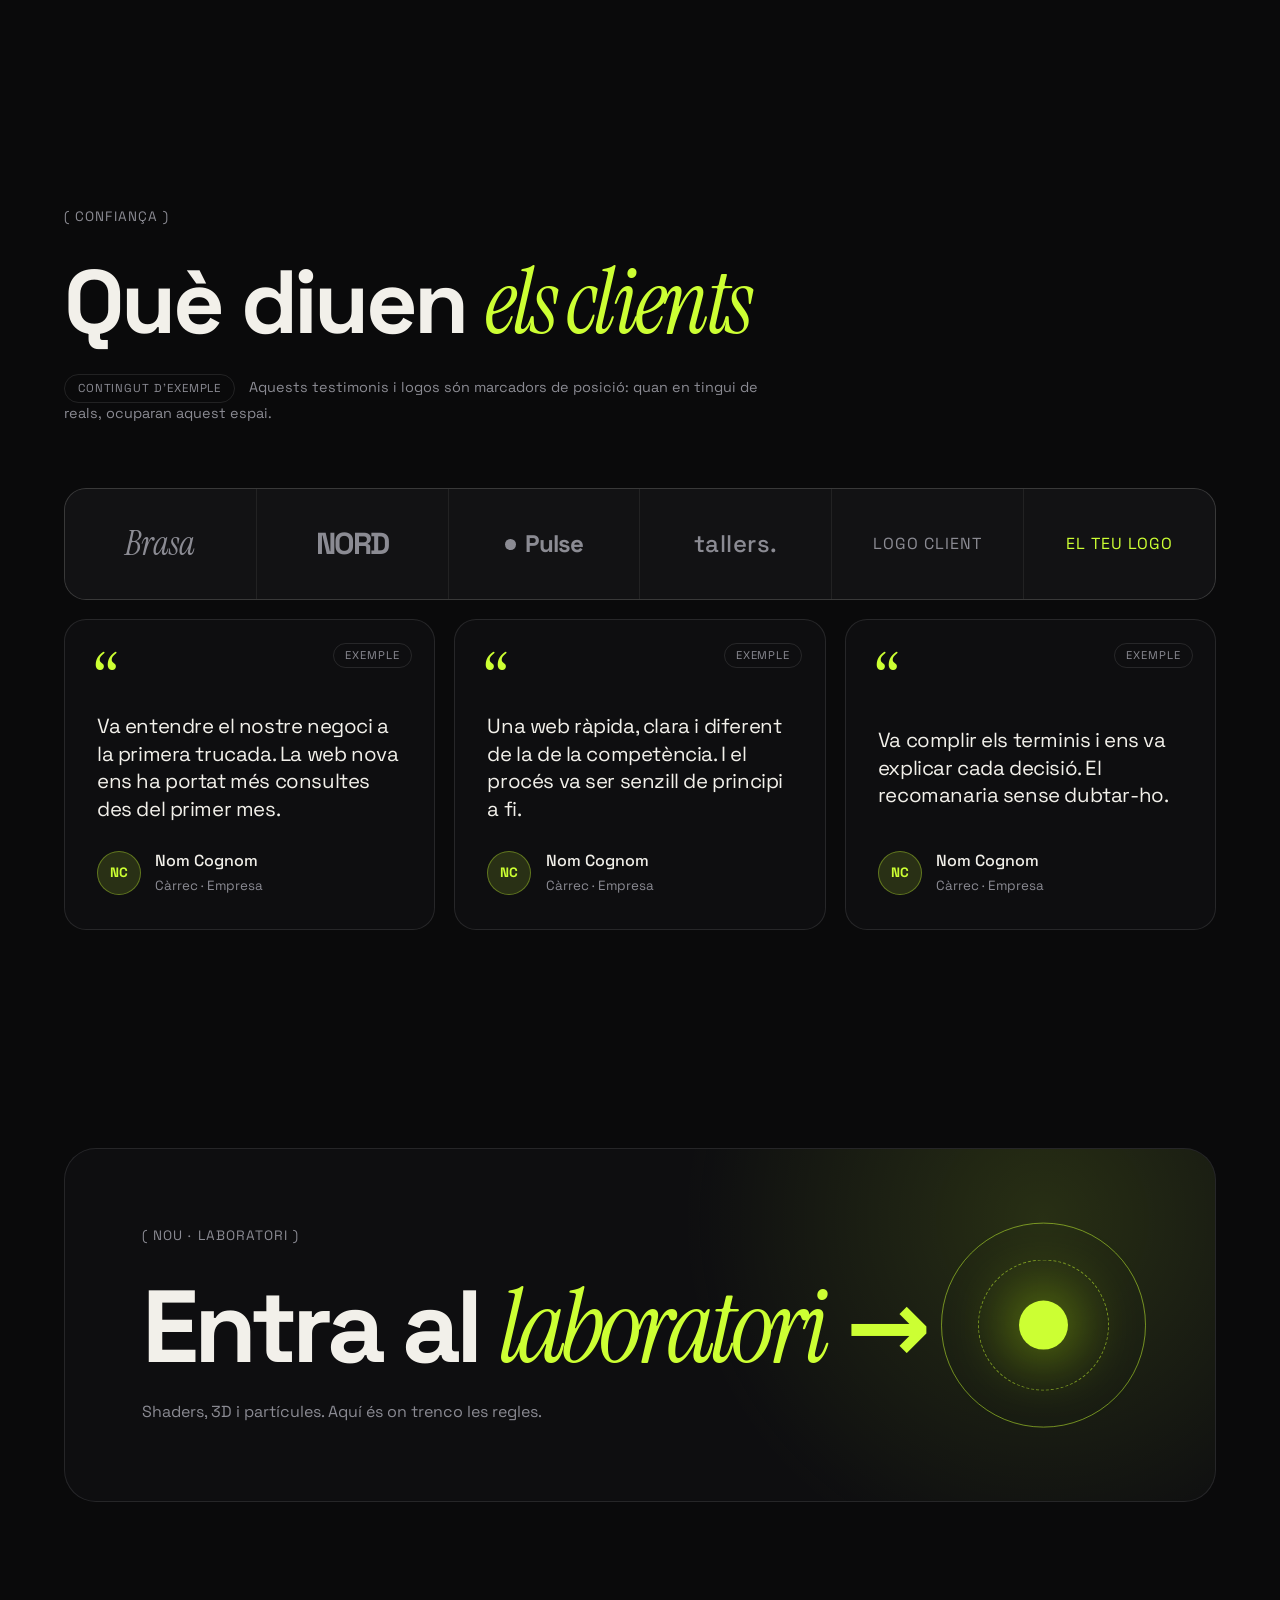
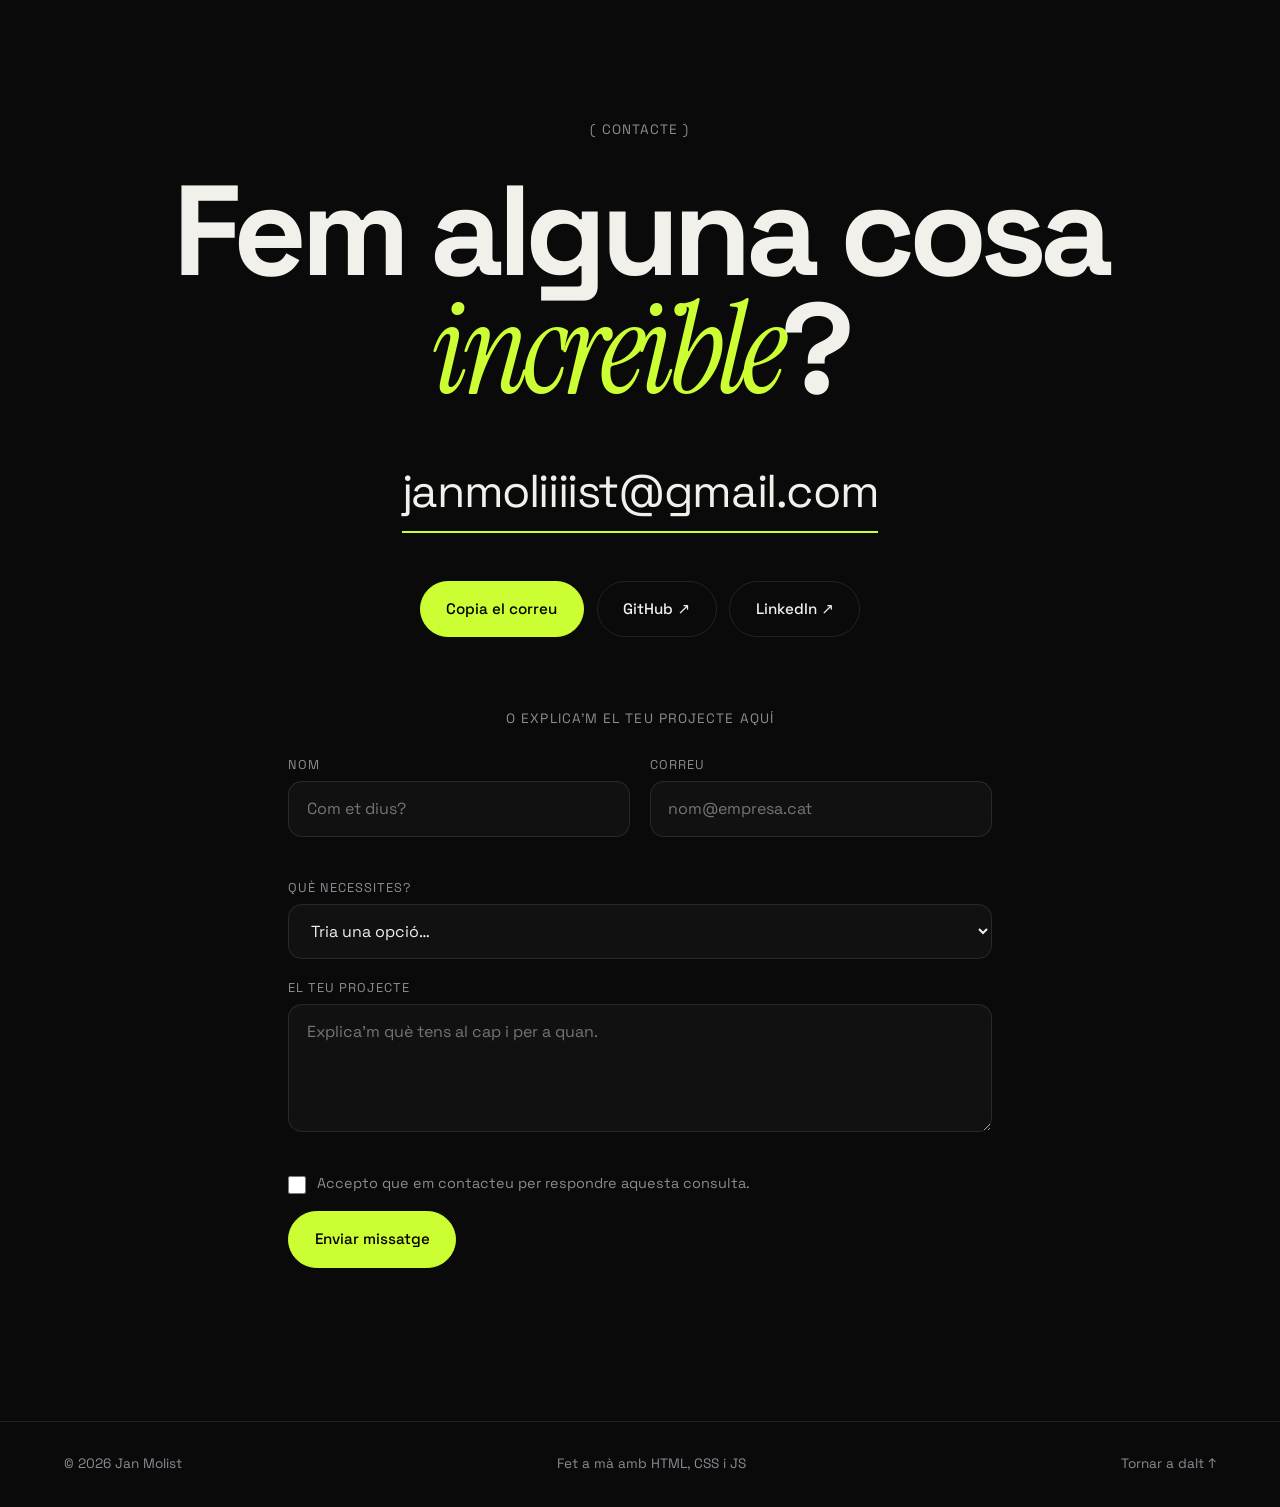
==== commit 31398c4c: "Add files via upload" ====
--- a/index.html
+++ b/index.html
@@ -46,9 +46,8 @@
   }
   </script>
 
-  <link rel="preconnect" href="https://fonts.googleapis.com">
-  <link rel="preconnect" href="https://fonts.gstatic.com" crossorigin>
-  <link href="https://fonts.googleapis.com/css2?family=Instrument+Serif:ital@0;1&family=Space+Grotesk:wght@400;500;700&display=swap" rel="stylesheet">
+  <link rel="preload" href="fonts/space-grotesk-latin-400-normal.woff2" as="font" type="font/woff2" crossorigin>
+  <link rel="preload" href="fonts/instrument-serif-latin-400-normal.woff2" as="font" type="font/woff2" crossorigin>
   <link rel="stylesheet" href="style.css">
   <link rel="stylesheet" href="cases.css">
   <link rel="stylesheet" href="seccions.css">
@@ -197,7 +196,8 @@
 
     <!-- ===================== SOBRE MI ===================== -->
     <section class="section about" id="sobre">
-      <p class="eyebrow reveal">( Sobre mi )</p>
+      <h2 class="sr-only">Sobre mi</h2>
+      <p class="eyebrow reveal" aria-hidden="true">( Sobre mi )</p>
 
       <p class="about-text" data-words>
         Sóc dissenyador i desenvolupador web. Agafo la idea d'un negoci i la converteixo en una experiència digital que es veu, es sent i es recorda. Cada web que faig és única, ràpida i pensada per vendre.
@@ -585,9 +585,11 @@
     <a href="#inici" data-magnetic>Tornar a dalt ↑</a>
   </footer>
 
-  <script src="config.js"></script>
-  <script src="script.js"></script>
-  <script src="form.js"></script>
-  <script src="extras.js"></script>
+  <script src="config.js" defer></script>
+  <script src="a11y.js" defer></script>
+  <script src="script.js" defer></script>
+  <script src="form.js" defer></script>
+  <script src="extras.js" defer></script>
+  <script src="i18n.js" defer></script>
 </body>
 </html>
--- a/extras.css
+++ b/extras.css
@@ -4,6 +4,24 @@
    transicions entre pàgines i joc del 404.
    Va després de style.css i cases.css i reutilitza les seves variables.
    ========================================================== */
+
+/* ==========================================================
+   TIPOGRAFIES PRÒPIES (carpeta fonts/)
+   Servides des del teu mateix web: més ràpid, sense connexions a
+   tercers i sense problemes de privacitat (RGPD) amb Google Fonts.
+   ========================================================== */
+@font-face { font-family: 'Space Grotesk'; font-weight: 400; font-style: normal; font-display: swap; src: url(fonts/space-grotesk-latin-400-normal.woff2) format('woff2'); }
+@font-face { font-family: 'Space Grotesk'; font-weight: 500; font-style: normal; font-display: swap; src: url(fonts/space-grotesk-latin-500-normal.woff2) format('woff2'); }
+@font-face { font-family: 'Space Grotesk'; font-weight: 700; font-style: normal; font-display: swap; src: url(fonts/space-grotesk-latin-700-normal.woff2) format('woff2'); }
+@font-face { font-family: 'Instrument Serif'; font-weight: 400; font-style: normal; font-display: swap; src: url(fonts/instrument-serif-latin-400-normal.woff2) format('woff2'); }
+@font-face { font-family: 'Instrument Serif'; font-weight: 400; font-style: italic; font-display: swap; src: url(fonts/instrument-serif-latin-400-italic.woff2) format('woff2'); }
+/* Només es descarrega si actives la tipografia llegible al mode d'accessibilitat */
+@font-face { font-family: 'Atkinson Hyperlegible'; font-weight: 400; font-style: normal; font-display: swap; src: url(fonts/atkinson-hyperlegible-latin-400-normal.woff2) format('woff2'); }
+@font-face { font-family: 'Atkinson Hyperlegible'; font-weight: 700; font-style: normal; font-display: swap; src: url(fonts/atkinson-hyperlegible-latin-700-normal.woff2) format('woff2'); }
+
+/* Les paraules apagades del text de «Sobre mi» tenien massa poc contrast */
+.about-text .w { opacity: .42; }
+.about-text .w.lit { opacity: 1; }
 
 /* ----------------------------------------------------------
    TRANSICIONS ENTRE PÀGINES (View Transitions)
@@ -234,3 +252,152 @@
   .nf { padding-top: 7rem; }
   .game { aspect-ratio: 3 / 4; max-height: 70vh; }
 }
+
+
+/* ==========================================================
+   FINESTRES FLOTANTS I MODE D'ACCESSIBILITAT
+   ========================================================== */
+.skip {
+  position: fixed;
+  left: 1rem;
+  top: -4rem;
+  z-index: 10000;
+  padding: .8rem 1.2rem;
+  border-radius: 99px;
+  background: var(--accent);
+  color: #000;
+  font-weight: 700;
+  transition: top .2s;
+}
+.skip:focus { top: 1rem; }
+main:focus { outline: none; }
+
+.nav-a, .nav-l { position: relative; width: 36px; }
+.nav-l { width: auto; padding: 0 .8rem; font-size: .75rem; font-weight: 700; letter-spacing: .06em; }
+.nav-dot { position: absolute; top: 5px; right: 5px; width: 7px; height: 7px; border-radius: 50%; background: var(--accent); display: none; }
+html.a11y-on .nav-dot { display: block; }
+.nav-btn[aria-expanded="true"] { color: var(--accent); border-color: hsl(var(--hue) 100% 60% / .5); }
+@media (max-width: 800px) { .nav-l { padding: 0 .6rem; } }
+
+.pop {
+  position: fixed;
+  z-index: 9985;
+  width: min(360px, calc(100vw - 16px));
+  max-height: calc(100vh - 6rem);
+  overflow-y: auto;
+  padding: 1rem;
+  border: 1px solid var(--line);
+  border-radius: 20px;
+  background: rgba(17, 17, 19, .98);
+  box-shadow: 0 30px 90px -20px rgba(0, 0, 0, .9);
+  font-size: .9rem;
+}
+.pop[hidden] { display: none; }
+.pop-h { display: flex; align-items: center; justify-content: space-between; margin-bottom: .8rem; }
+.pop-h b { font-size: 1rem; }
+.pop-x { width: 32px; height: 32px; border-radius: 50%; font-size: 1.3rem; line-height: 1; color: var(--muted); }
+.pop-x:hover, .pop-x:focus-visible { color: var(--fg); background: rgba(255,255,255,.08); }
+.pop button:focus-visible, .skip:focus-visible { outline: 2px solid var(--accent); outline-offset: 2px; }
+
+.a11y-sz { display: grid; grid-template-columns: repeat(3, 1fr); gap: .4rem; margin-bottom: .6rem; }
+.sz { padding: .55rem 0; border: 1px solid var(--line); border-radius: 12px; font-weight: 700; }
+.sz0 { font-size: .85rem; } .sz1 { font-size: 1.05rem; } .sz2 { font-size: 1.3rem; }
+.sz[aria-pressed="true"] { border-color: var(--accent); color: var(--accent); background: var(--accent-soft); }
+.a11y-sw {
+  display: flex; align-items: center; justify-content: space-between; gap: 1rem;
+  width: 100%; padding: .7rem .5rem; border-radius: 12px; text-align: left;
+}
+.a11y-sw:hover { background: rgba(255,255,255,.05); }
+.a11y-sw:disabled { opacity: .6; cursor: default; }
+.a11y-tx b { display: block; font-weight: 500; }
+.a11y-tx small { display: block; margin-top: .15rem; color: var(--muted); font-size: .78rem; line-height: 1.35; }
+.a11y-tg { flex: 0 0 auto; position: relative; width: 40px; height: 22px; border-radius: 99px; background: #3a3a42; transition: background .25s; }
+.a11y-tg::after { content: ''; position: absolute; top: 3px; left: 3px; width: 16px; height: 16px; border-radius: 50%; background: #fff; transition: transform .25s var(--ease); }
+.a11y-sw[aria-checked="true"] .a11y-tg { background: var(--accent); }
+.a11y-sw[aria-checked="true"] .a11y-tg::after { transform: translateX(18px); background: #000; }
+.a11y-reset { width: 100%; margin-top: .5rem; padding: .7rem; border: 1px solid var(--line); border-radius: 12px; color: var(--muted); }
+.a11y-reset:hover { color: var(--fg); border-color: var(--muted); }
+
+.lang-panel { padding: .5rem; width: min(220px, calc(100vw - 16px)); }
+.lang-o { display: flex; align-items: center; justify-content: space-between; width: 100%; padding: .7rem .8rem; border-radius: 12px; text-align: left; }
+.lang-o:hover { background: rgba(255,255,255,.05); }
+.lang-o[aria-checked="true"] { color: var(--accent); background: var(--accent-soft); }
+.lang-o small { color: var(--muted); font-weight: 700; letter-spacing: .06em; }
+
+/* ---- Mida del text ---- */
+html.a11y-size1 { font-size: 112.5%; }
+html.a11y-size2 { font-size: 125%; }
+
+/* ---- Contrast alt ---- */
+html.a11y-contrast { --bg: #000; --fg: #fff; --muted: #d6d6dd; --line: rgba(255,255,255,.55); --accent: hsl(var(--hue) 100% 68%); }
+html.a11y-contrast body { background: #000; }
+html.a11y-contrast .about-text .w { opacity: 1; }
+html.a11y-contrast :where(.card, .btn, .btn-ghost, input, select, textarea, .pill, .chip, .nav-btn, .tcard, .browser, .game, .pop, .pal-box, .lab-link) { border-color: rgba(255,255,255,.65); }
+html.a11y-contrast .btn:not(.btn-ghost) { background: #fff; color: #000; }
+html.a11y-contrast .btn:not(.btn-ghost):hover { background: var(--accent); }
+
+/* ---- Tipografia llegible ---- */
+html.a11y-font { --sans: 'Atkinson Hyperlegible', system-ui, -apple-system, 'Segoe UI', sans-serif; --serif: 'Atkinson Hyperlegible', system-ui, -apple-system, 'Segoe UI', sans-serif; }
+html.a11y-font body { letter-spacing: .02em; word-spacing: .1em; line-height: 1.7; }
+html.a11y-font :where(h1, h2, h3, .hero-title, .h2, .contact-title, .lab-big, .nf-title, .stat b, .price-num) { letter-spacing: 0 !important; line-height: 1.15 !important; }
+html.a11y-font em { font-style: normal; text-decoration: underline; text-decoration-thickness: .06em; text-underline-offset: .12em; }
+
+/* ---- Enllaços subratllats i focus fort ---- */
+html.a11y-links a:not(.btn):not(.logo):not(.project):not(.lab-link):not(.skip) { text-decoration: underline; text-underline-offset: .2em; }
+html.a11y-links :focus-visible { outline: 3px solid var(--accent) !important; outline-offset: 3px !important; }
+
+/* ---- Sense animacions (el mateix que prefers-reduced-motion) ---- */
+html.a11y-calm *, html.a11y-calm *::before, html.a11y-calm *::after {
+  animation: none !important;
+  transition-duration: .01ms !important;
+  transition-delay: 0s !important;
+  scroll-behavior: auto !important;
+}
+html.a11y-calm::view-transition-group(*), html.a11y-calm::view-transition-old(*), html.a11y-calm::view-transition-new(*) { animation: none !important; }
+html.a11y-calm .reveal, html.a11y-calm .hero-top, html.a11y-calm .hero-bottom { opacity: 1; transform: none; }
+html.a11y-calm .line > span { transform: none; }
+html.a11y-calm .loader { display: none; }
+@media (prefers-reduced-motion: reduce) {
+  ::view-transition-group(*), ::view-transition-old(*), ::view-transition-new(*) { animation: none !important; }
+}
+
+/* ---- Fons i cursor simples ---- */
+html.a11y-simple #bg, html.a11y-simple .glow, html.a11y-simple .cursor, html.a11y-simple .cursor-label { display: none !important; }
+html.a11y-simple, html.a11y-simple * { cursor: auto !important; }
+html.a11y-simple a, html.a11y-simple button, html.a11y-simple [role="button"], html.a11y-simple summary { cursor: pointer !important; }
+html.a11y-simple.konami body::after { display: none; }
+
+/* ---- Projectes en quadrícula ---- */
+@media (min-width: 801px) {
+  html.a11y-grid .work { height: auto !important; }
+  html.a11y-grid .work-sticky { position: static; height: auto; overflow: visible; padding-bottom: 3rem; }
+  html.a11y-grid .work-track { width: auto; flex-wrap: wrap; transform: none !important; gap: 3rem 4vw; }
+  html.a11y-grid .project { flex: 0 0 calc(50% - 2vw); }
+  html.a11y-grid .work-progress, html.a11y-grid .work-count { display: none; }
+}
+
+/* ---- Suggeriment d'idioma ---- */
+.lang-hint {
+  position: fixed;
+  left: 1rem;
+  bottom: 1rem;
+  z-index: 9986;
+  display: flex;
+  align-items: center;
+  gap: 1rem 1.2rem;
+  flex-wrap: wrap;
+  max-width: min(520px, calc(100vw - 2rem));
+  padding: .9rem 1.1rem;
+  border: 1px solid hsl(var(--hue) 100% 60% / .45);
+  border-radius: 22px;
+  background: rgba(17, 17, 19, .97);
+  box-shadow: 0 20px 60px -15px rgba(0, 0, 0, .8);
+  font-size: .9rem;
+  animation: vt-up .5s var(--ease) both;
+}
+.lang-hint p { flex: 1 1 14rem; }
+.lang-hint div { display: flex; gap: .5rem; }
+
+/* Reserva l'espai dels botons que afegeixen els scripts, perquè el menú no salti en carregar */
+.nav-right { justify-content: flex-end; min-width: 488px; }
+@media (max-width: 800px) { .nav-right { min-width: 266px; } }
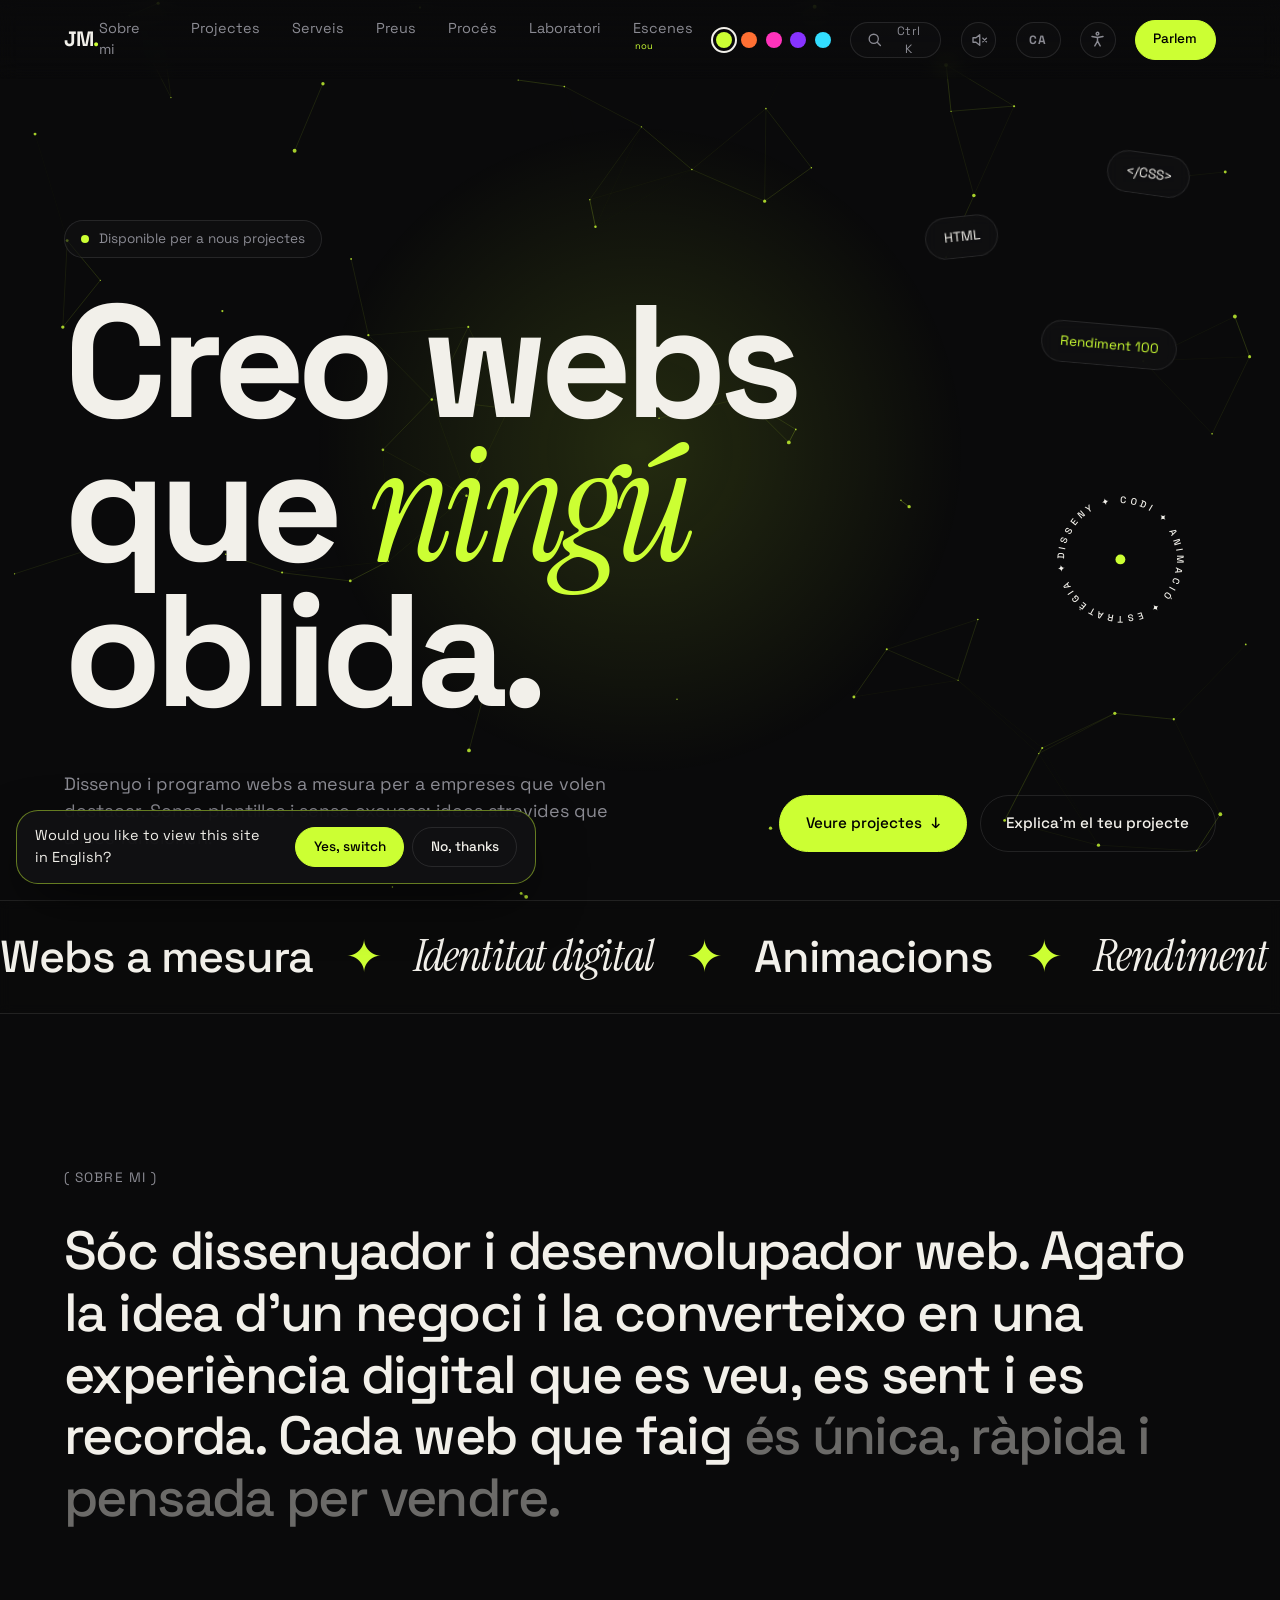
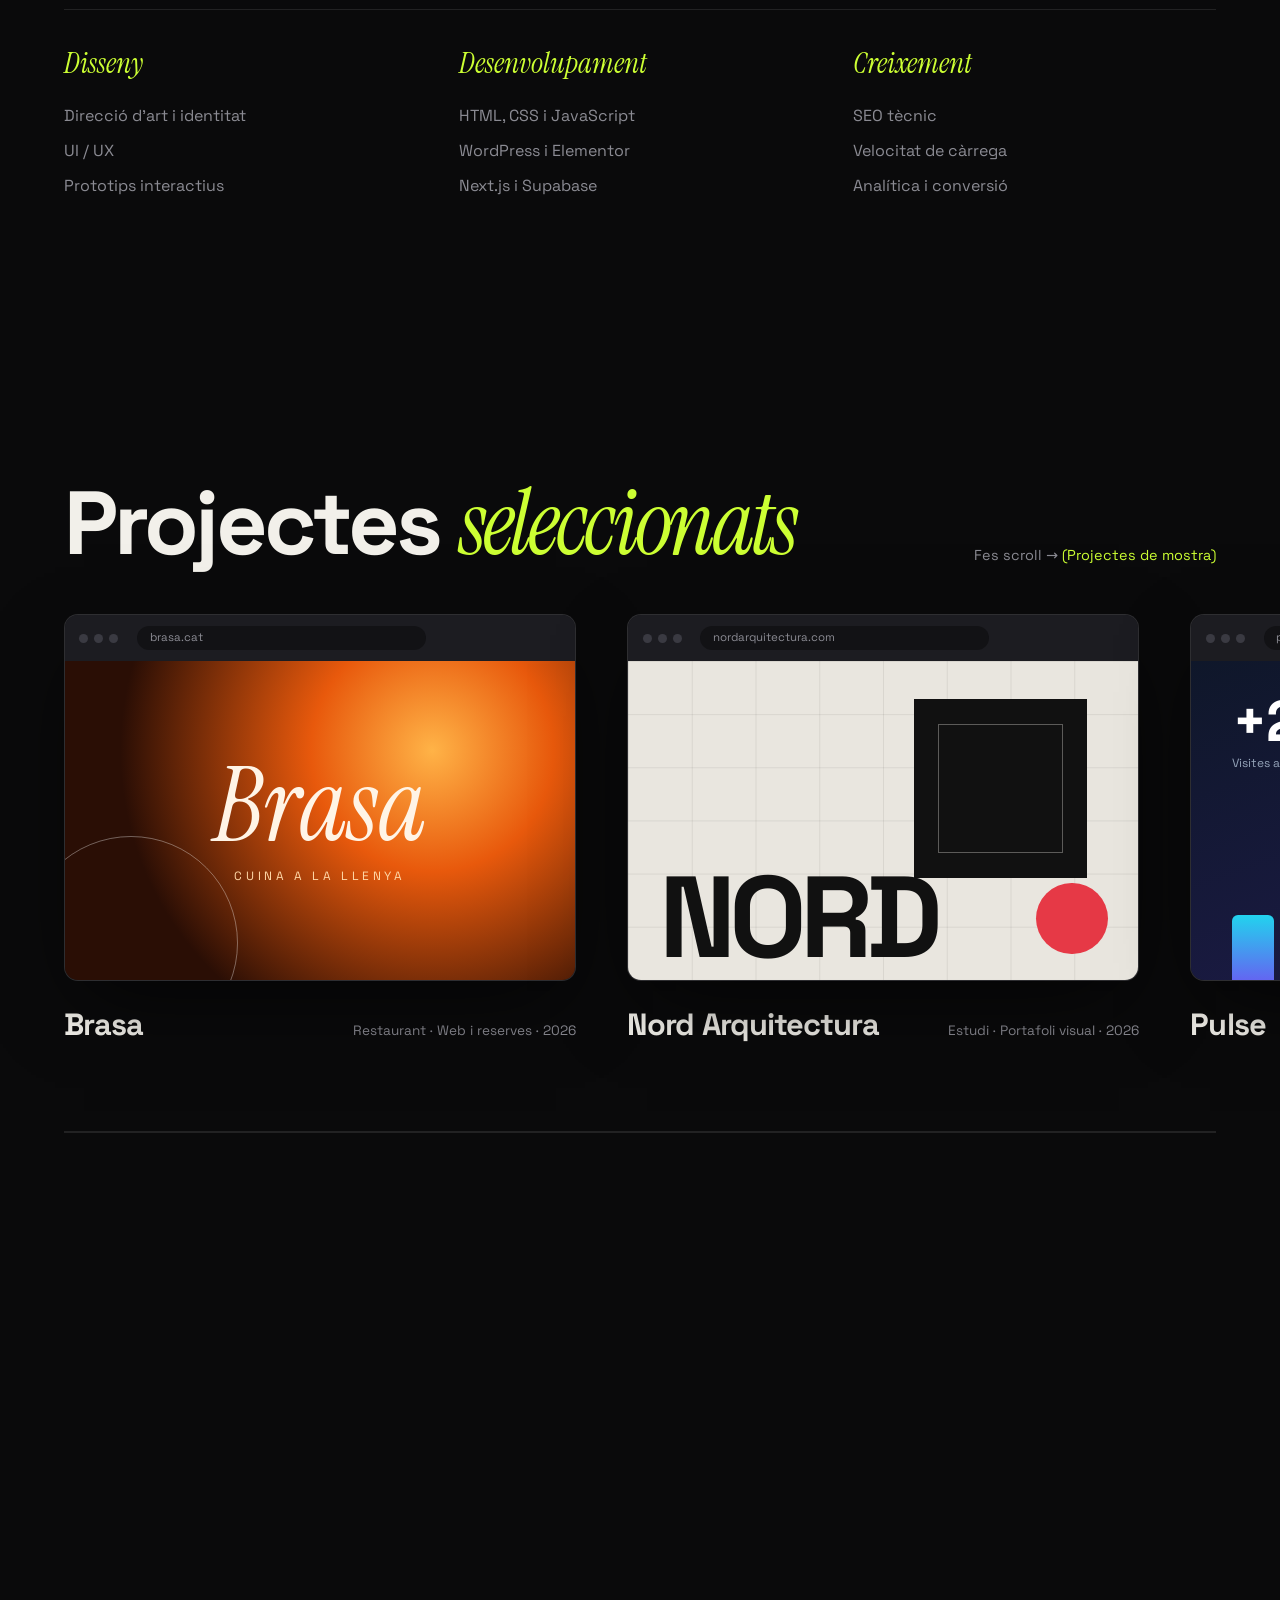
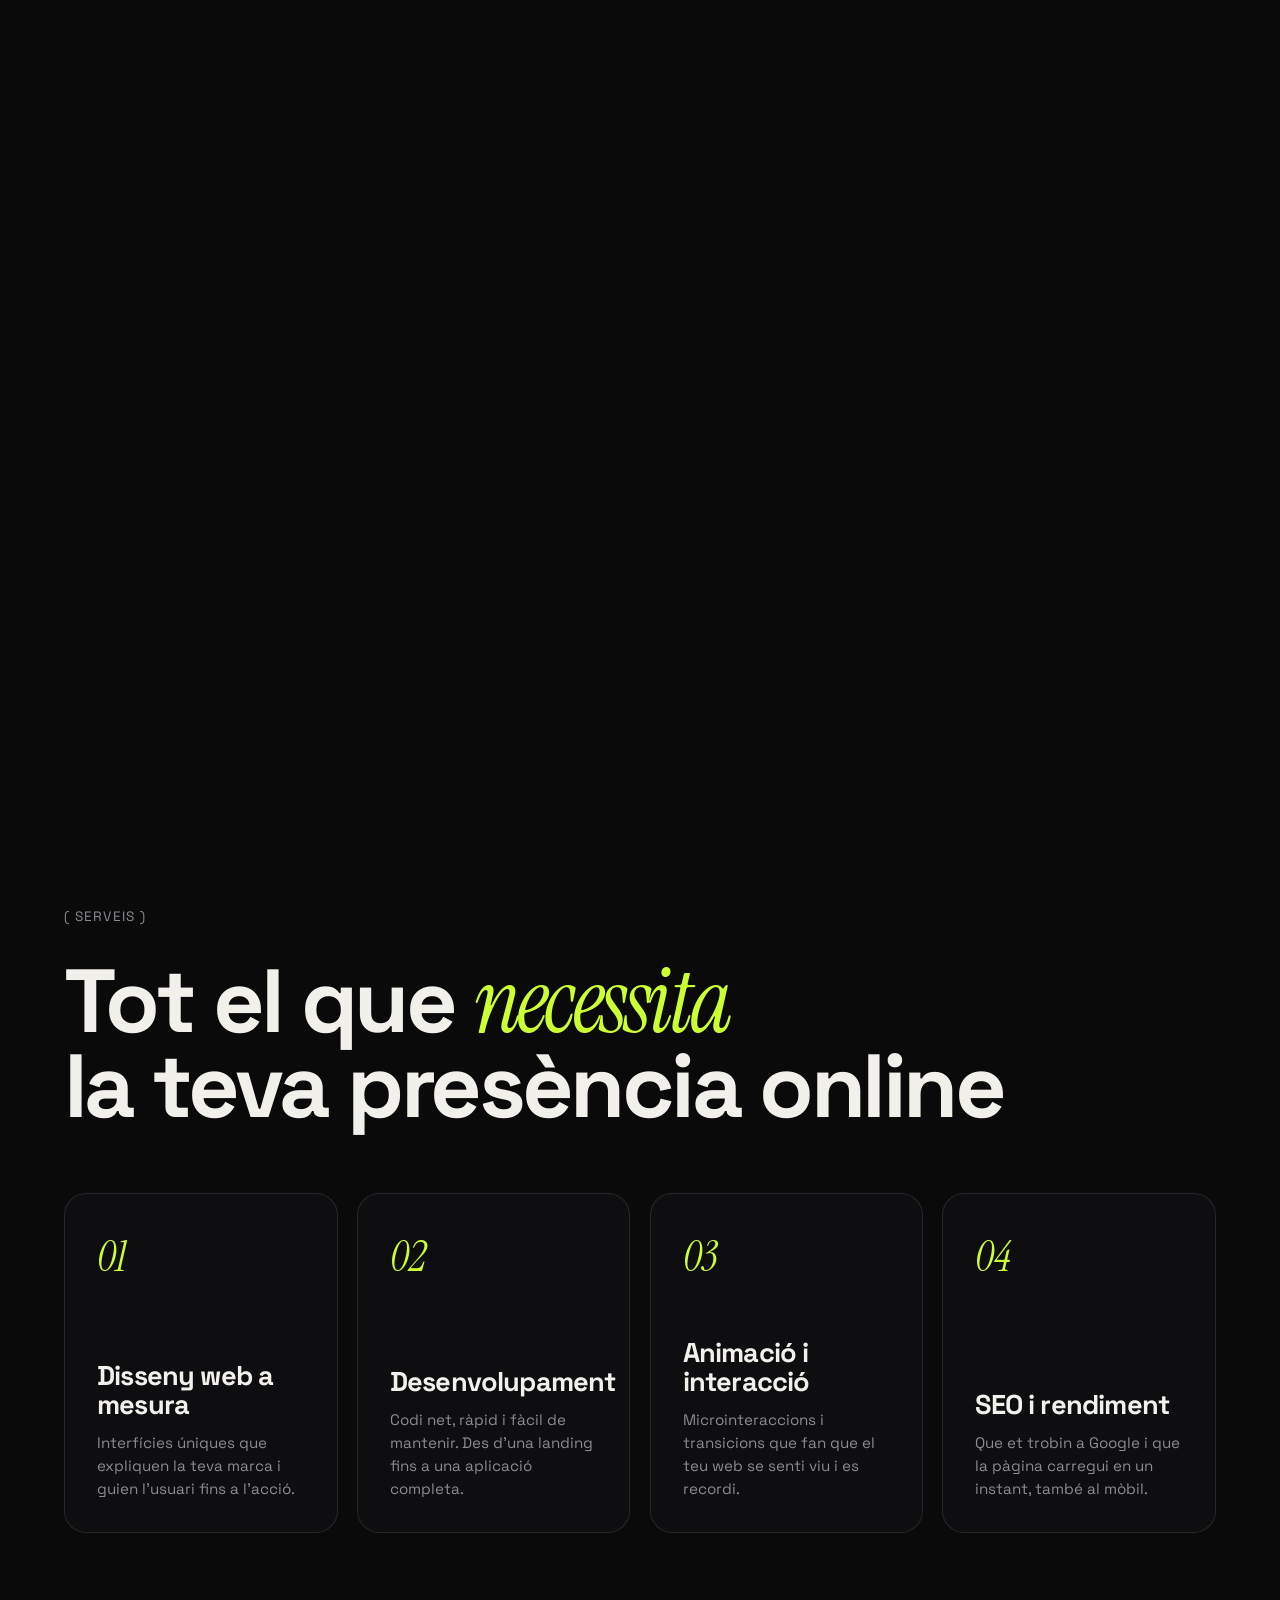
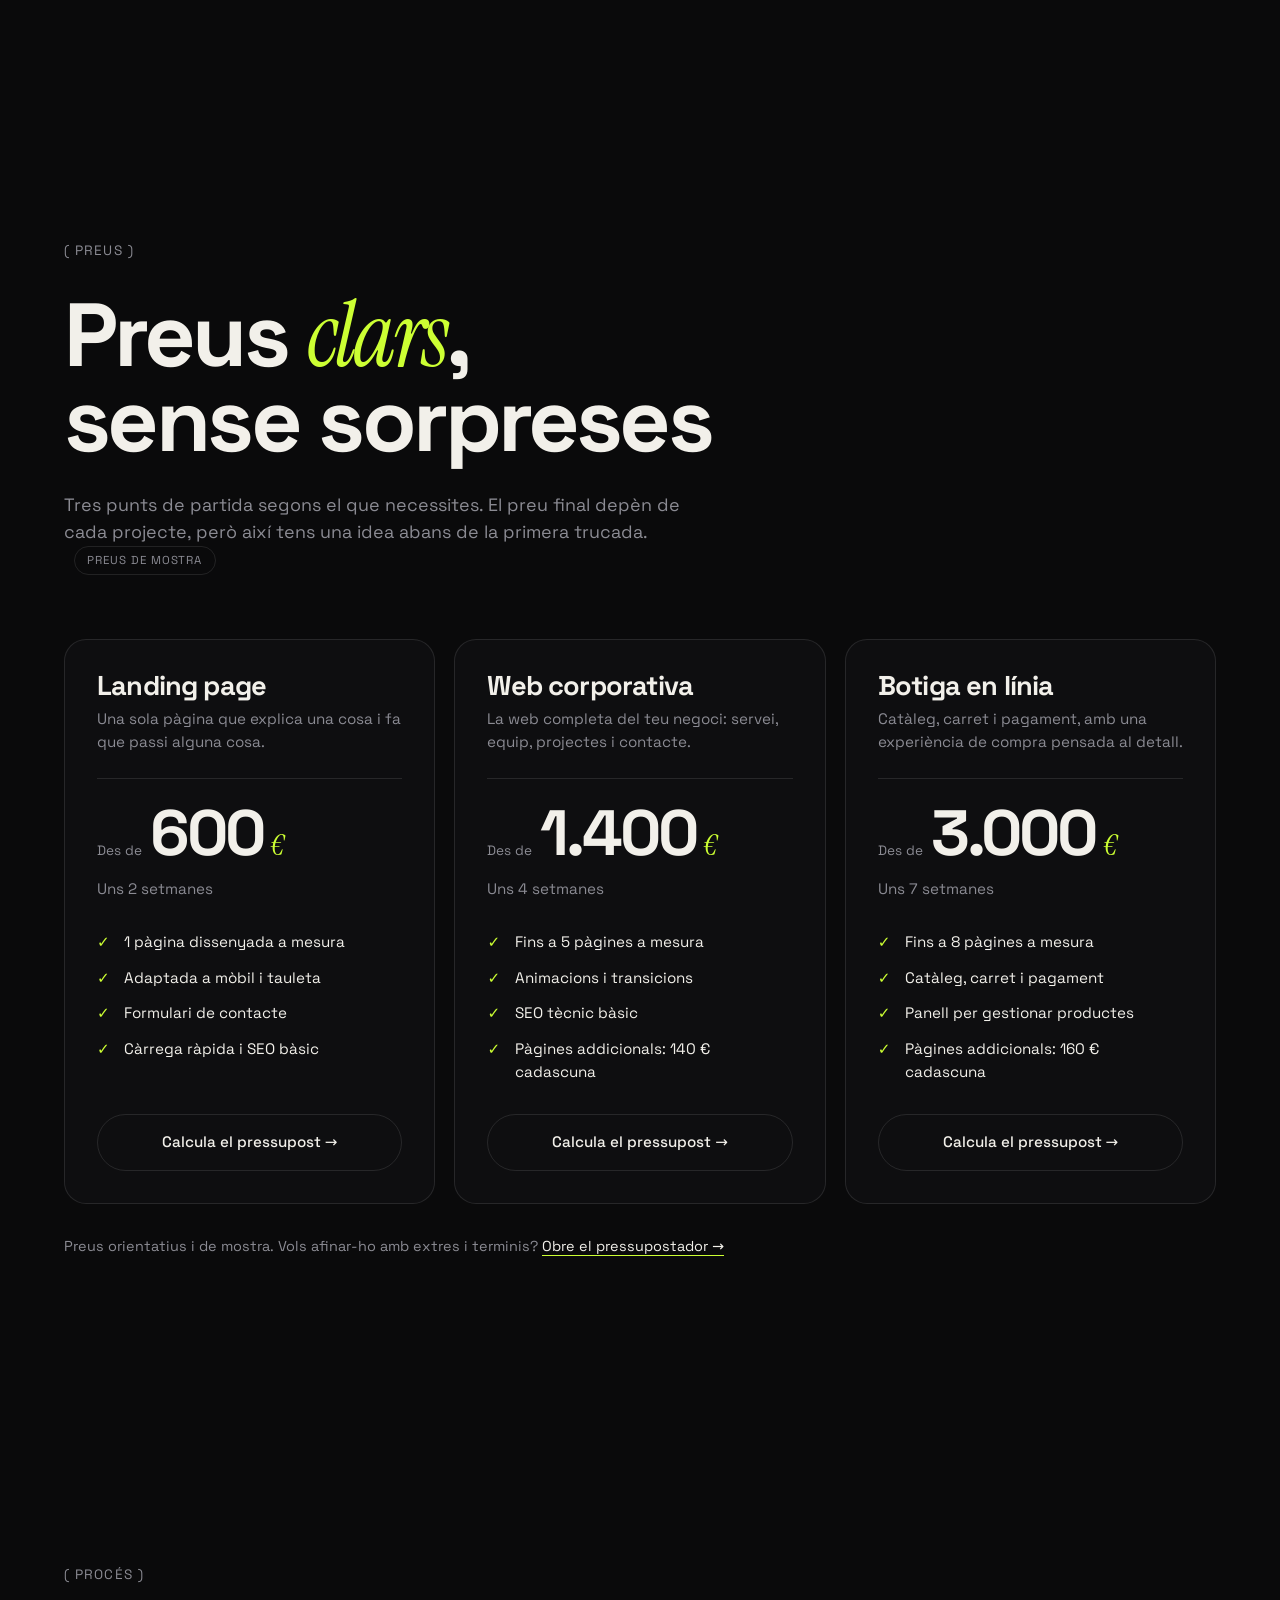
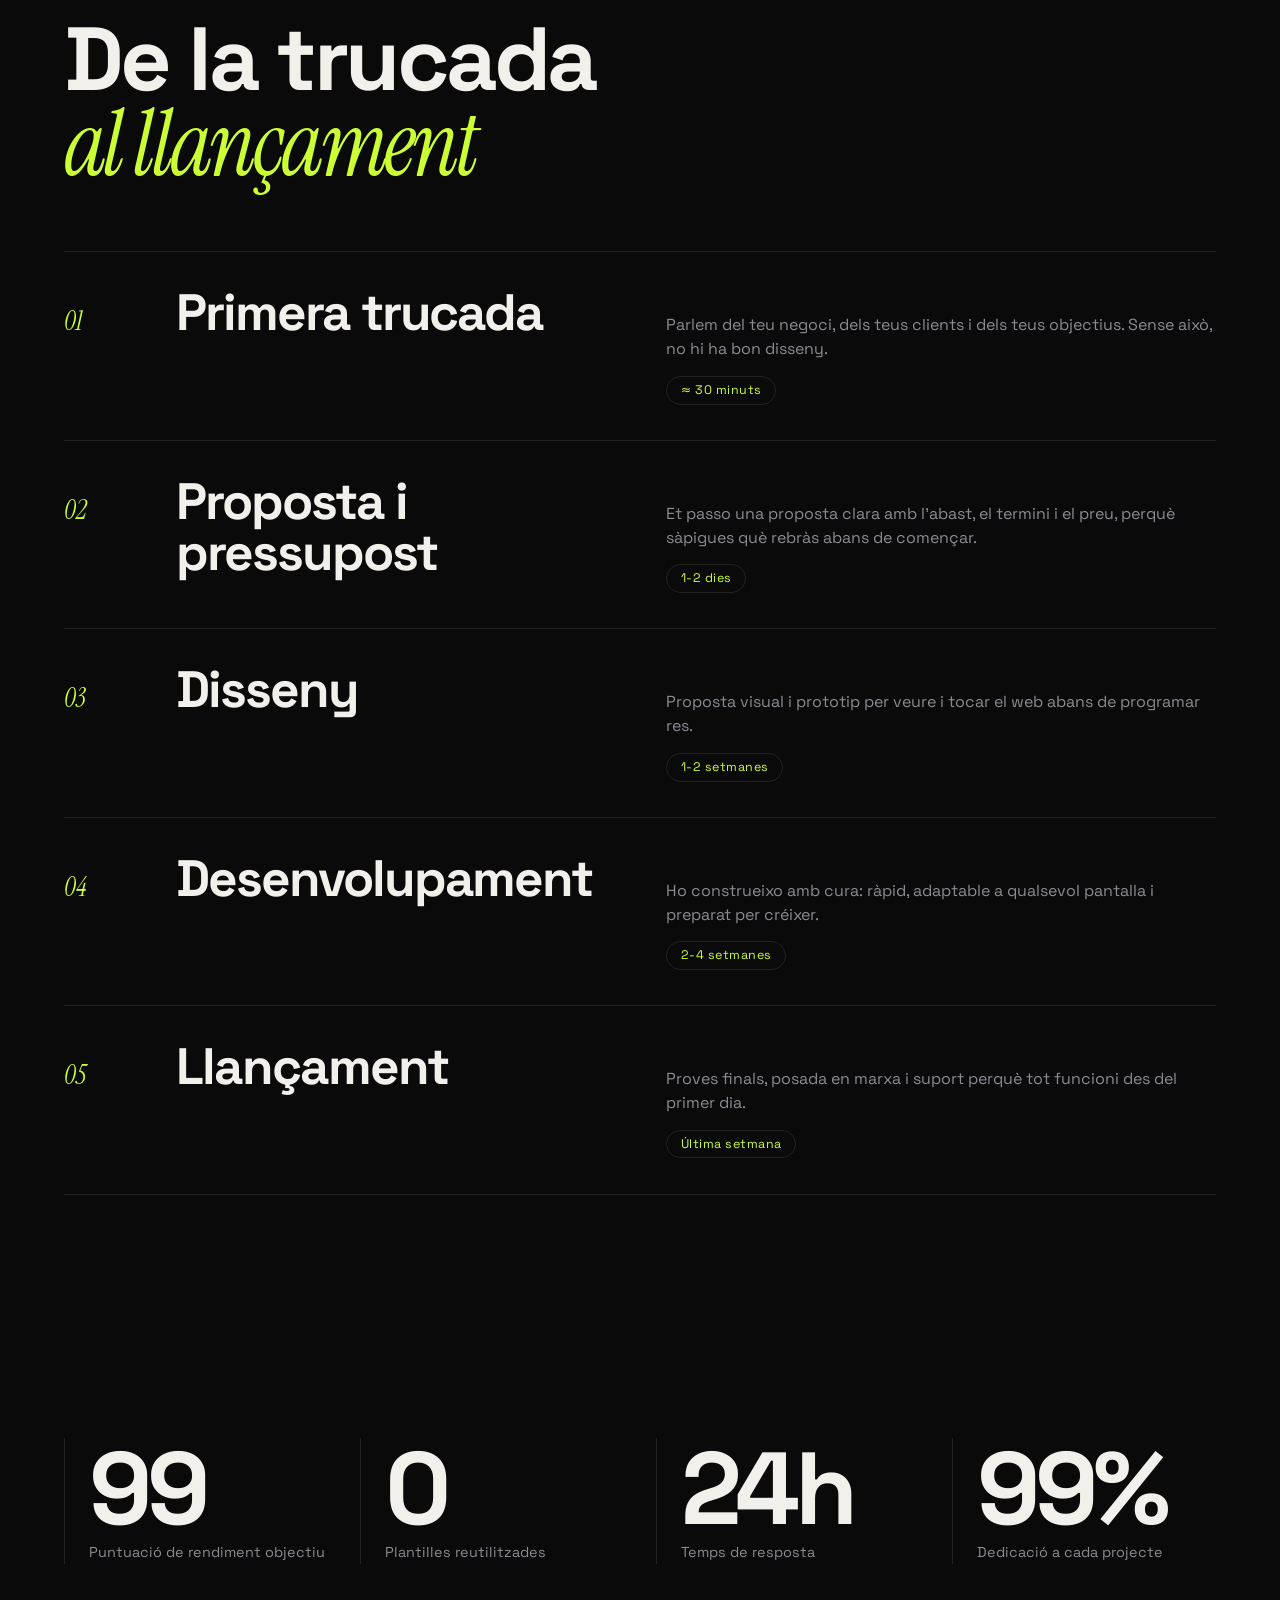
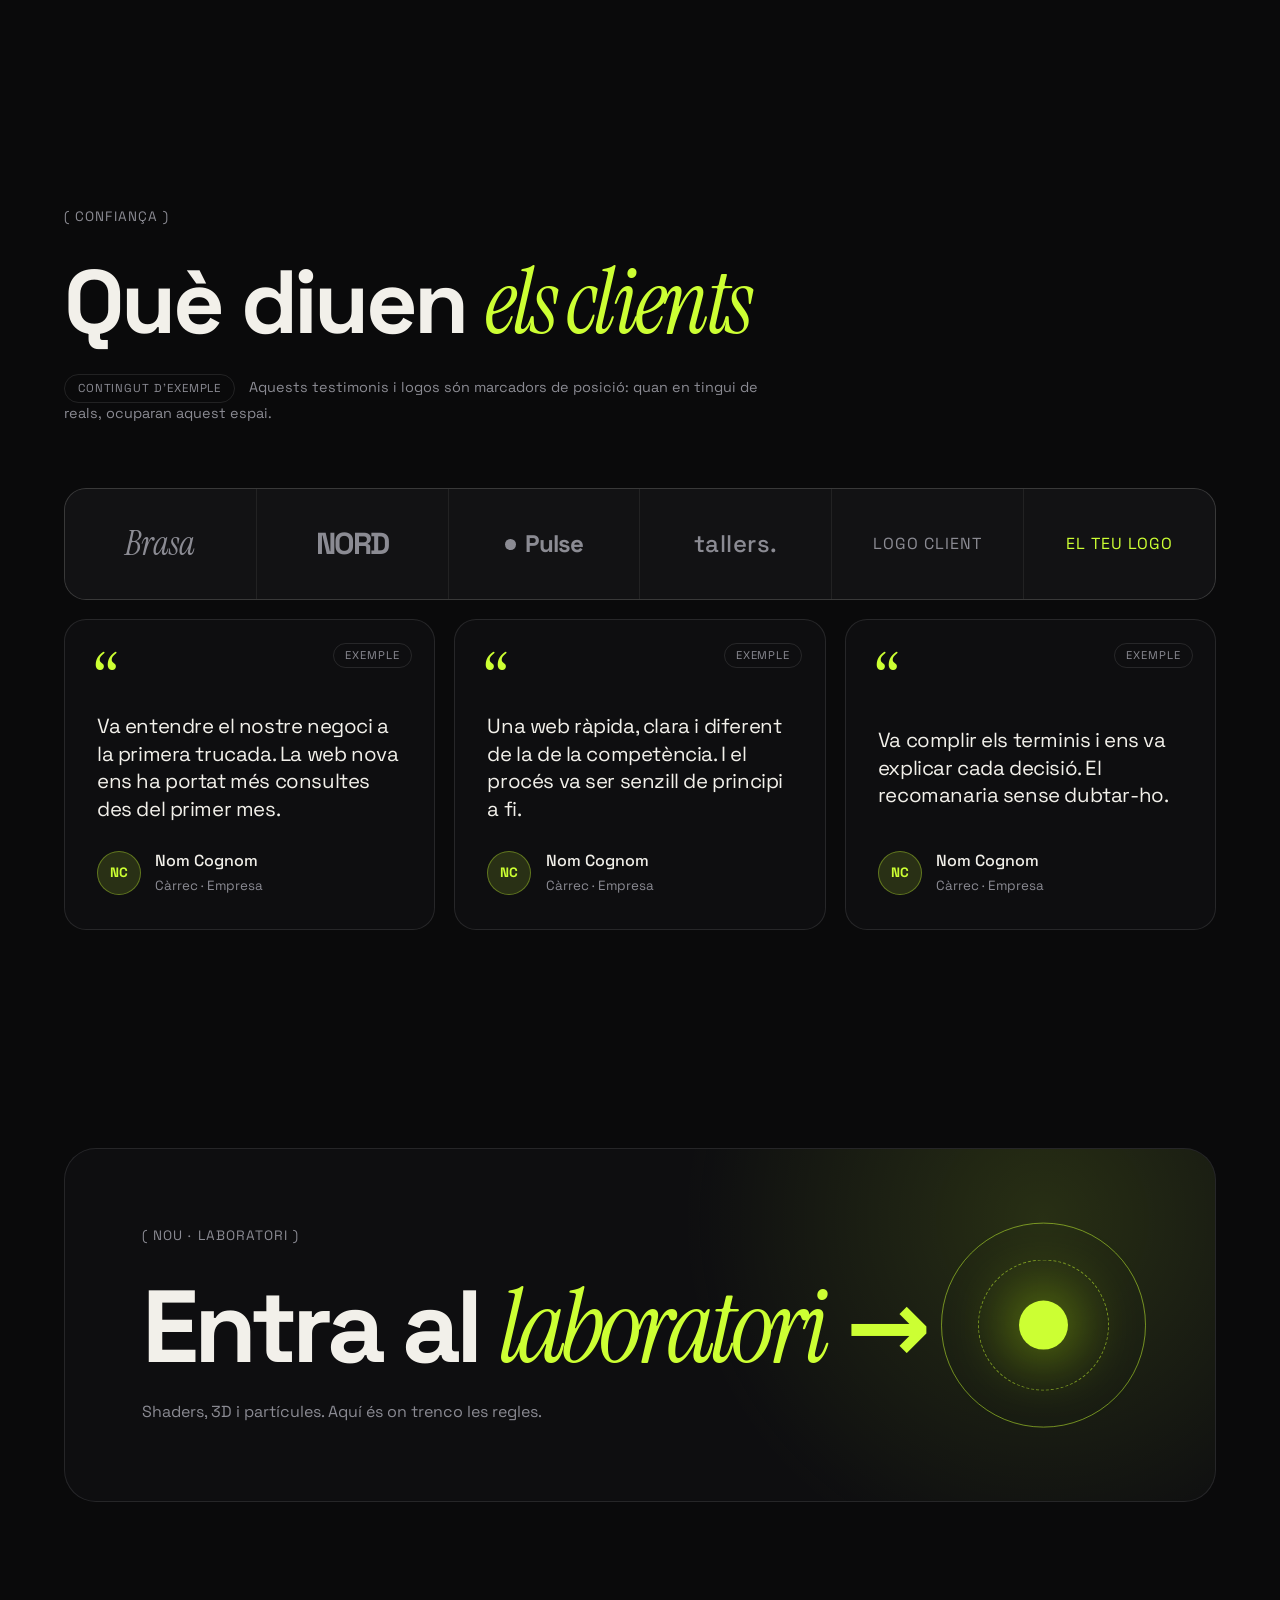
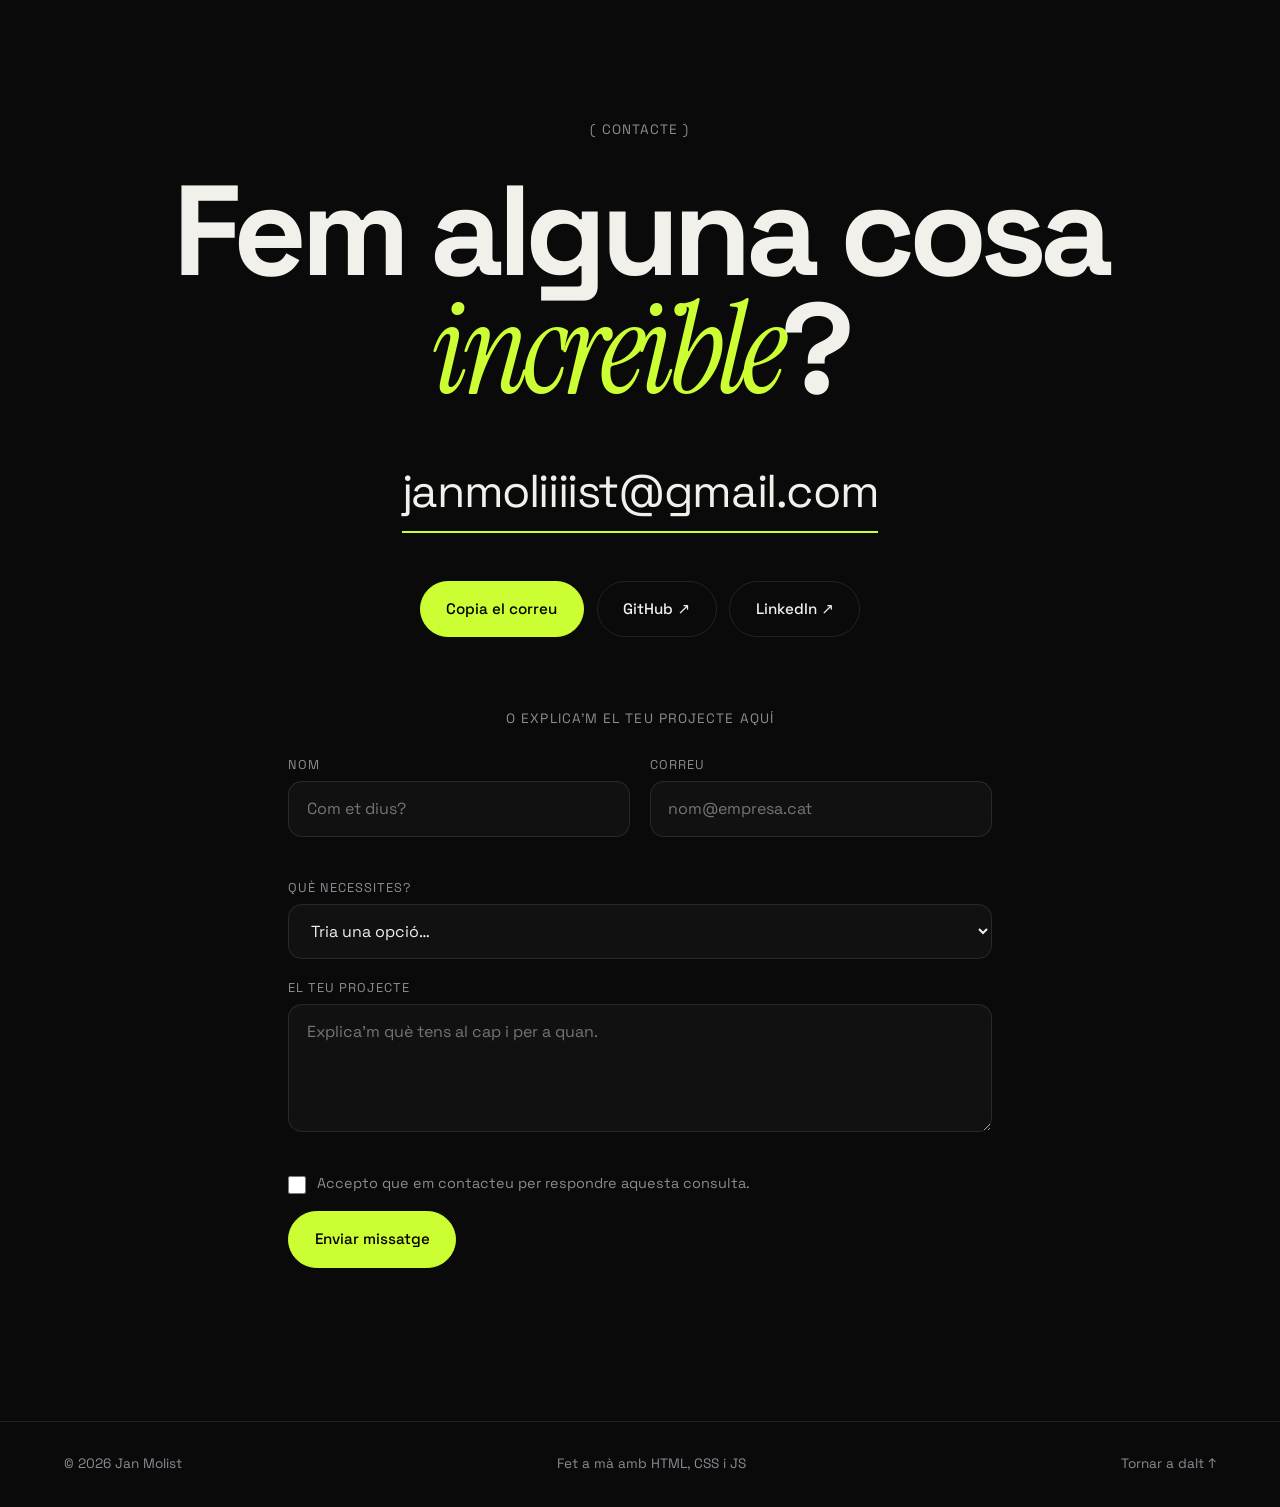
==== commit 5f4e37ed: "Add files via upload" ====
--- a/index.html
+++ b/index.html
@@ -119,7 +119,8 @@
       <a href="#serveis">Serveis</a>
       <a href="#preus">Preus</a>
       <a href="#proces">Procés</a>
-      <a href="lab.html" class="nav-lab">Laboratori <sup>nou</sup></a>
+      <a href="lab.html" class="nav-lab">Laboratori</a>
+      <a href="escenes.html" class="nav-lab">Escenes <sup>nou</sup></a>
     </nav>
 
     <div class="nav-right">
